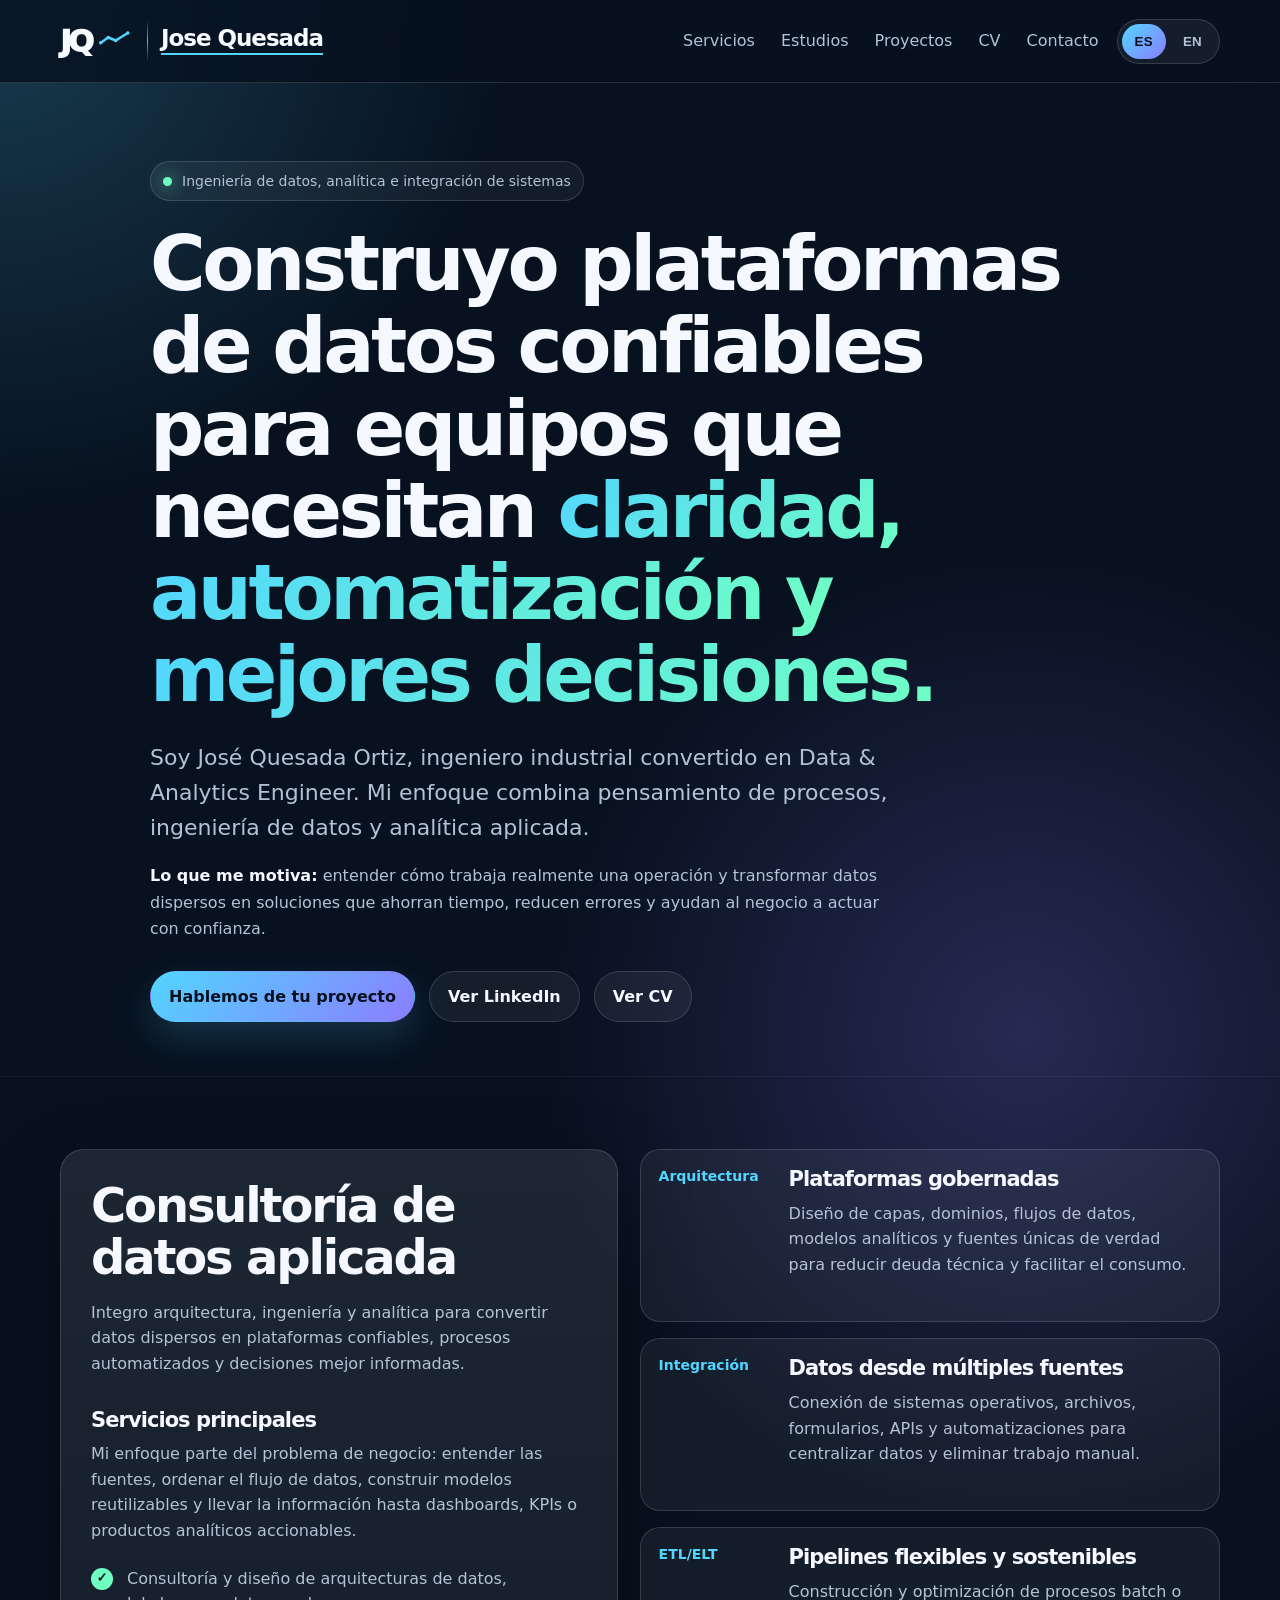
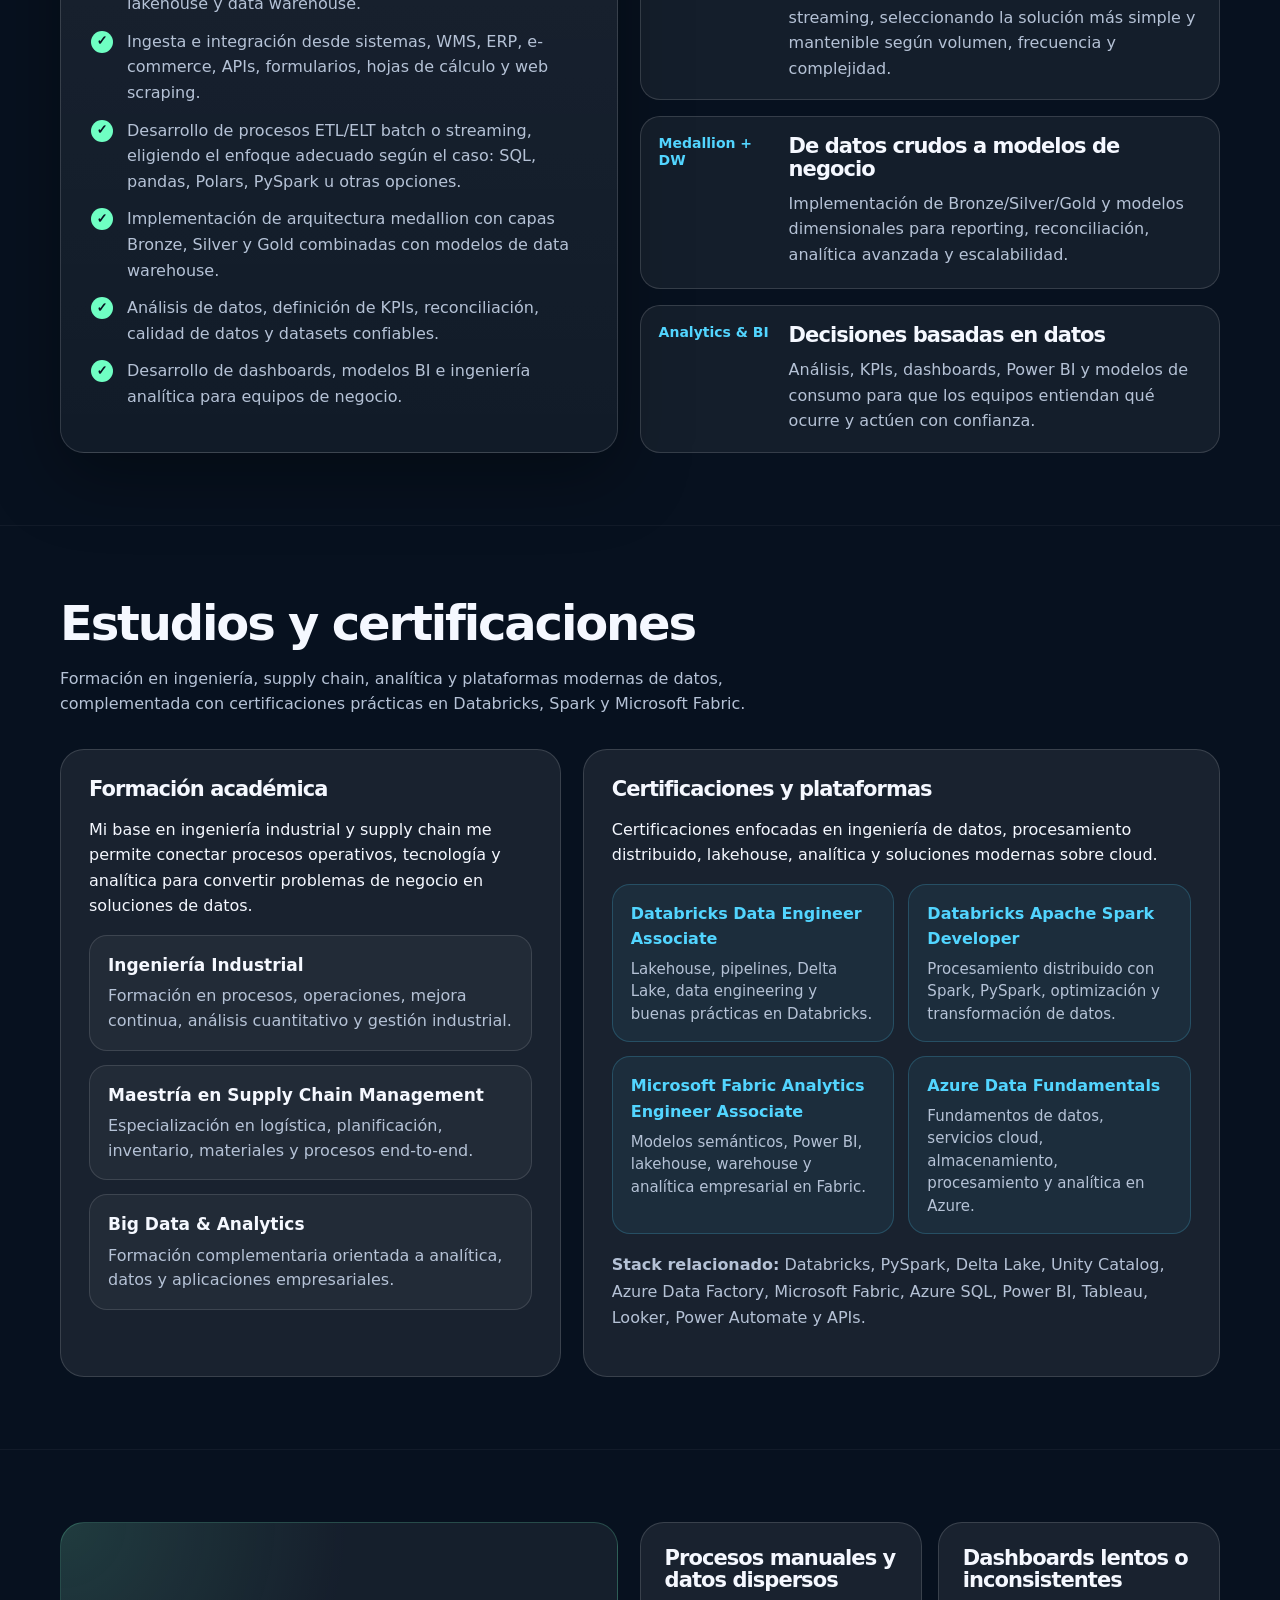
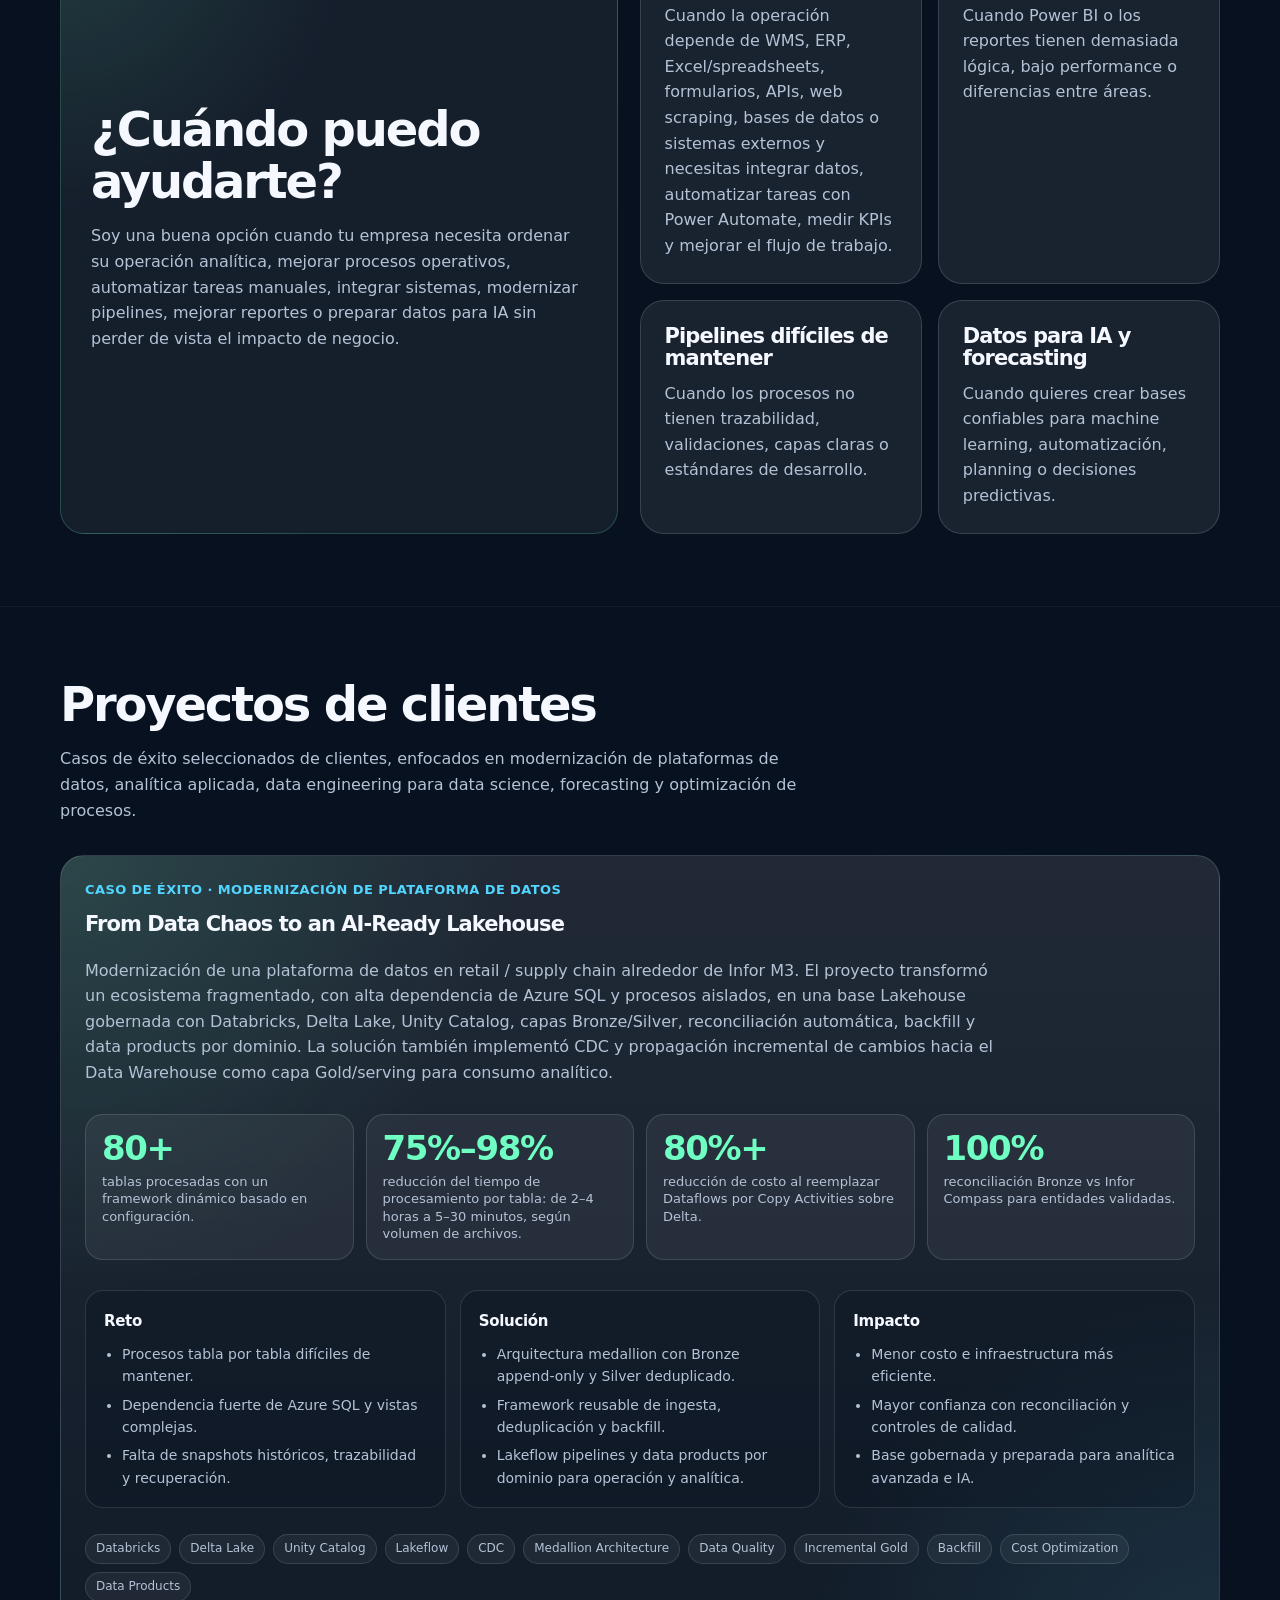
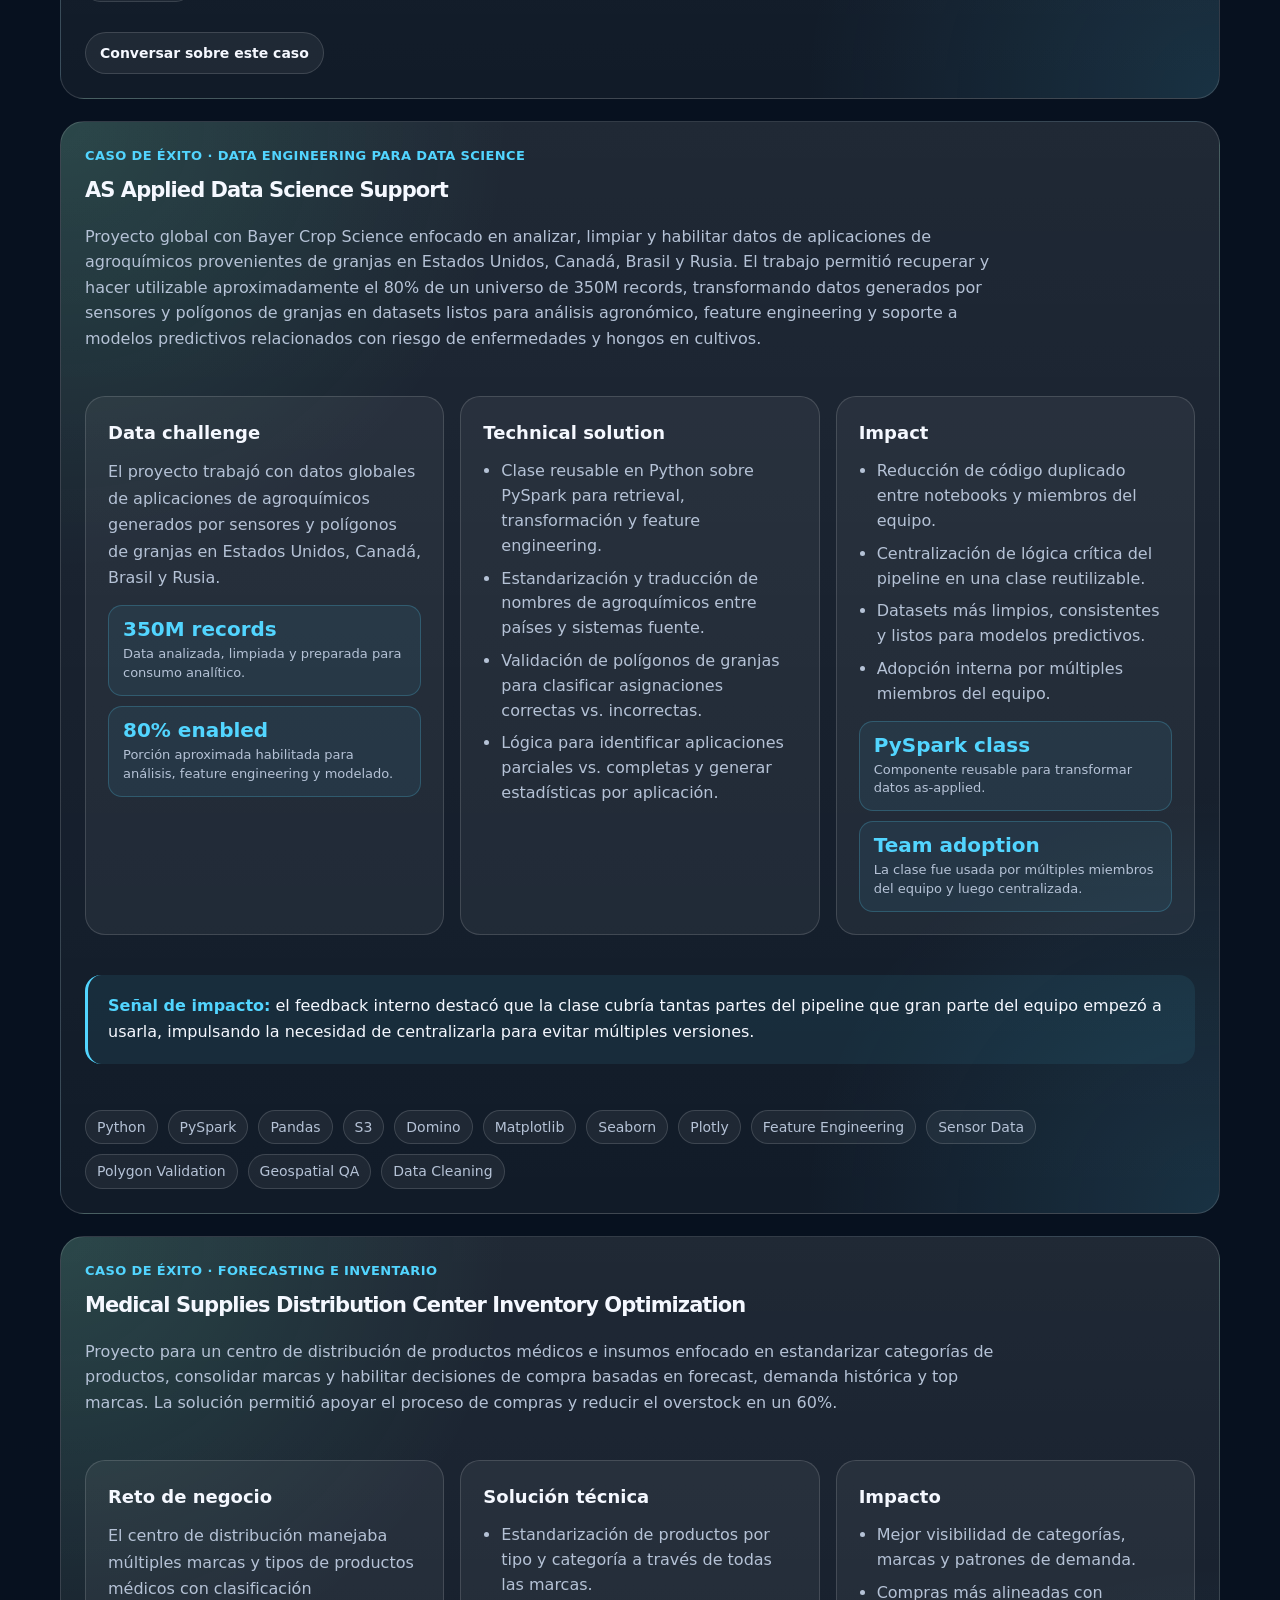
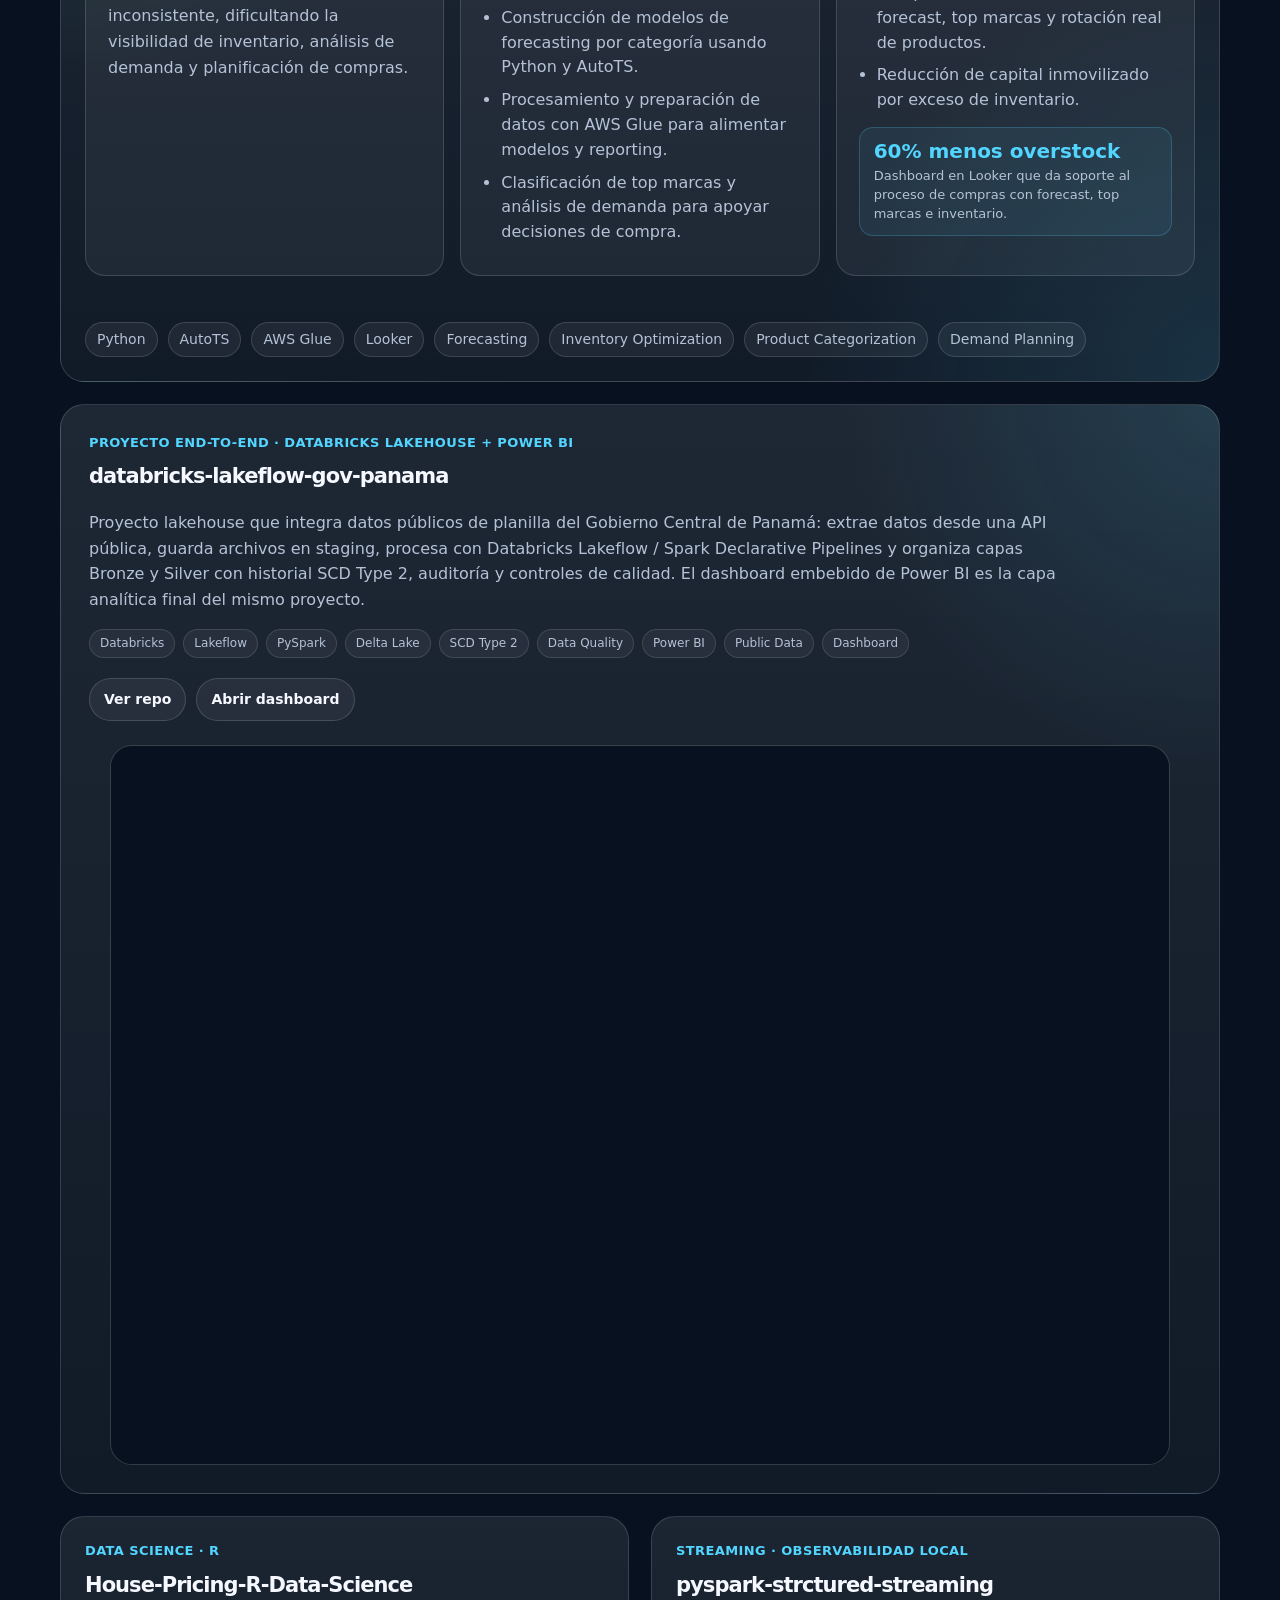
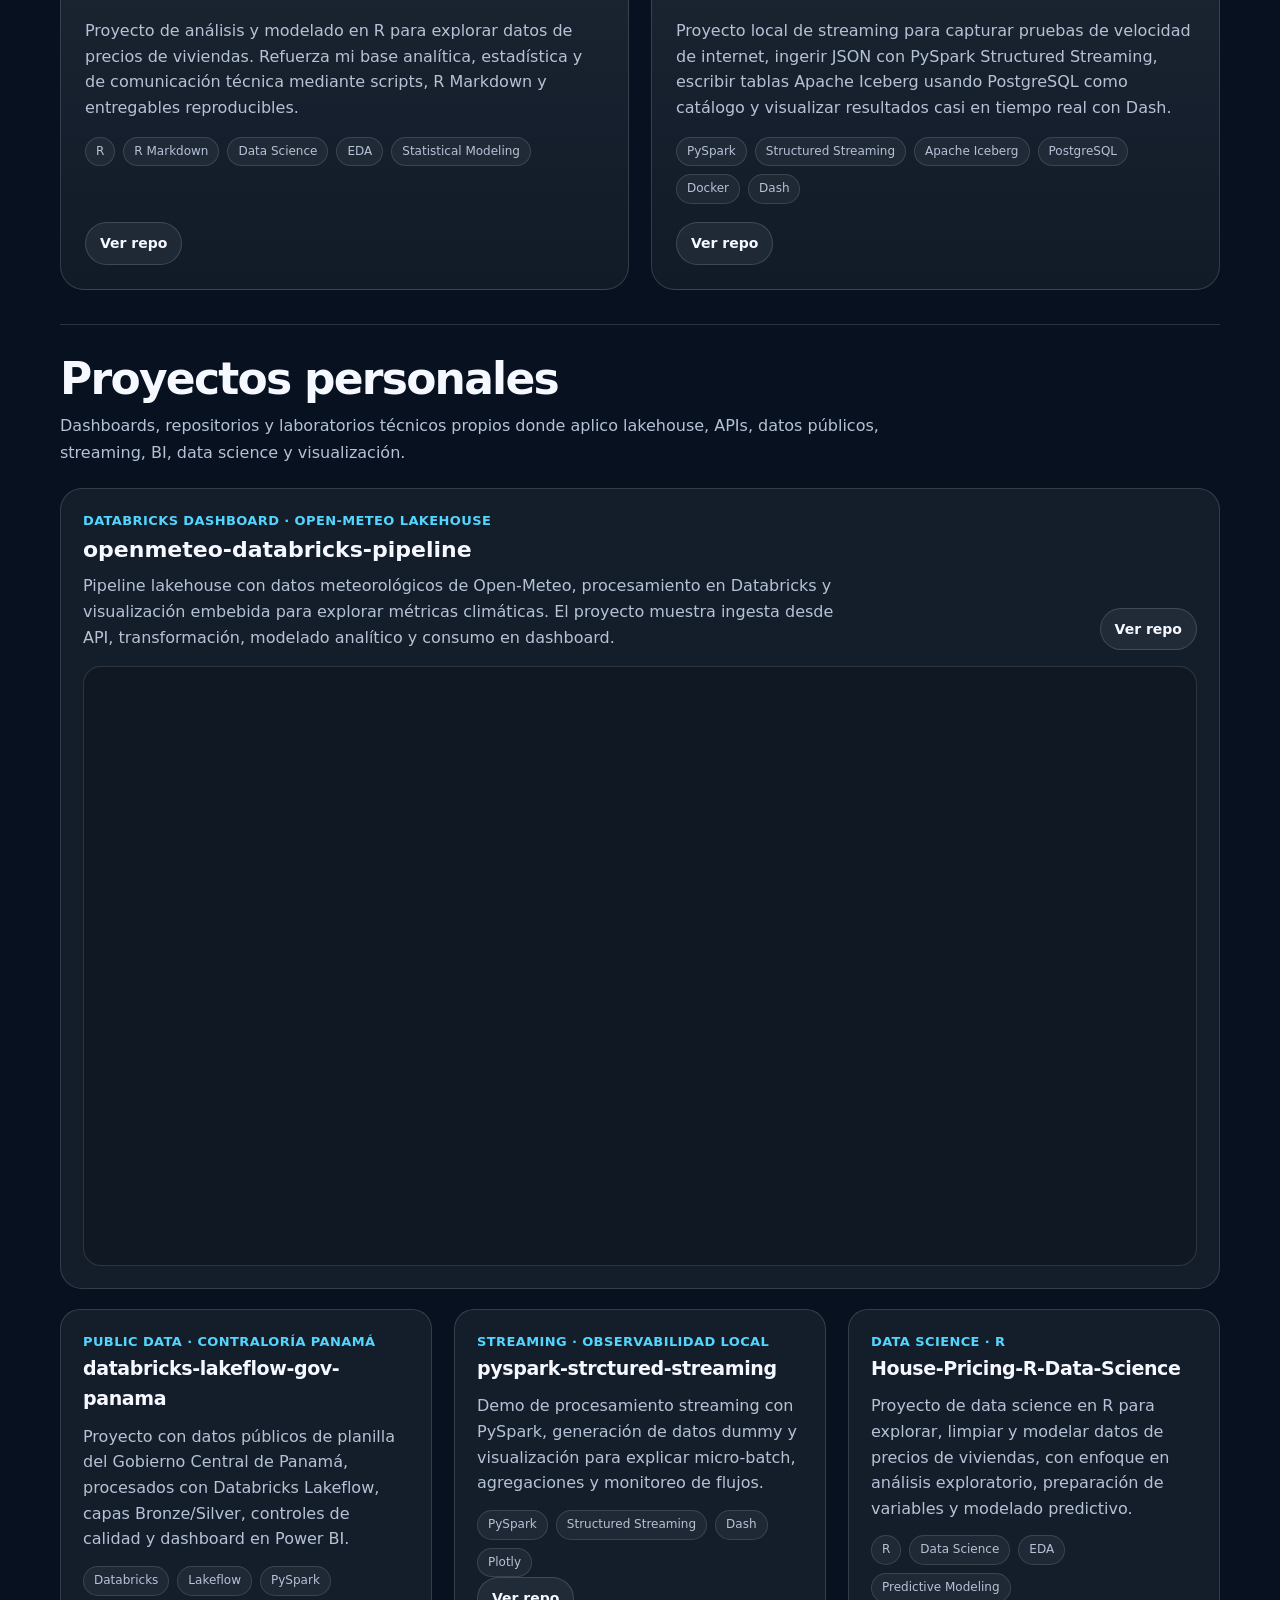
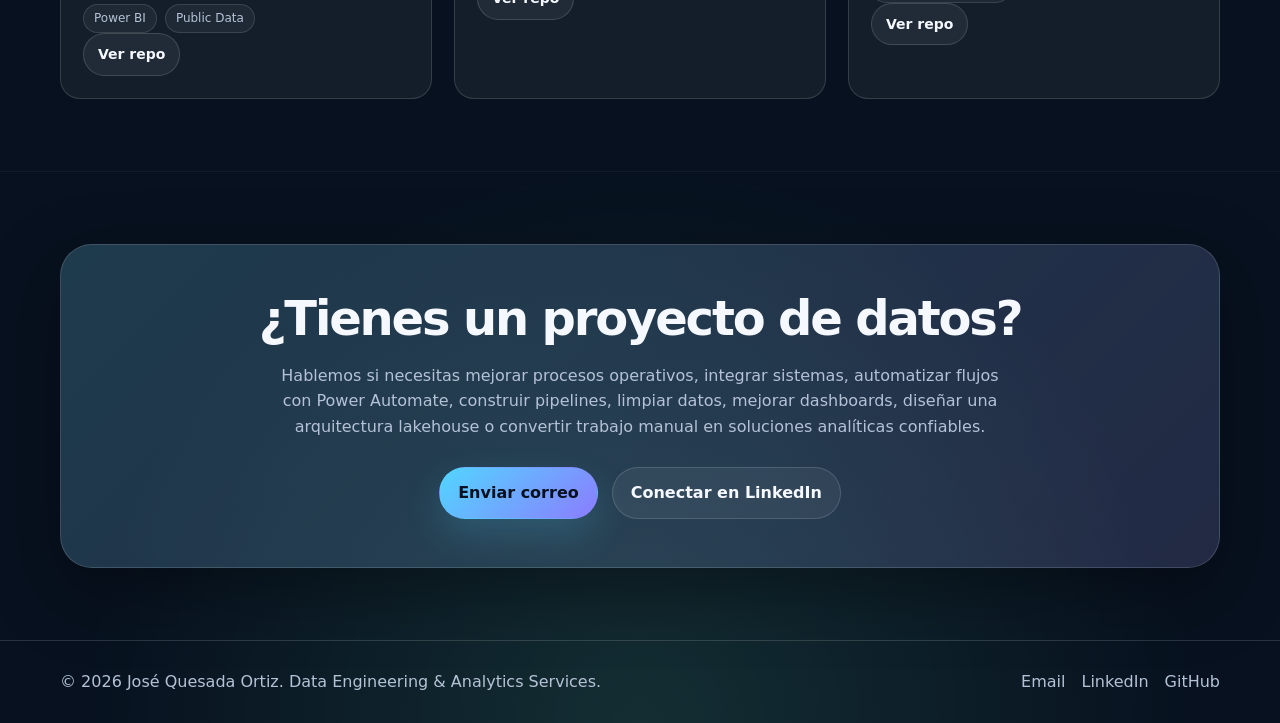
==== index.html @ 8555a84a "adding dbs dash" ====
<!DOCTYPE html>
<html lang="es">
<head>
  <meta charset="UTF-8" />
  <meta name="viewport" content="width=device-width, initial-scale=1.0" />
  <title>José Quesada Ortiz | Data Engineering & Analytics Services</title>
  <meta name="description" content="Bilingual landing page for José Quesada Ortiz. Data architecture consulting, data ingestion and integration, ETL/ELT pipelines, SQL, pandas, Polars, medallion architecture, data warehouse implementation, data analysis, analytics engineering, dashboards, Databricks, Azure, Microsoft Fabric, Power BI, Power Automate, WMS, ERP, web scraping, spreadsheets, forms, APIs, curated GitHub projects, embedded analytics dashboards and a professional data platform modernization success case." />
  <meta name="author" content="José Quesada Ortiz" />
  <link rel="icon" type="image/svg+xml" href="assets/favicon.svg" />
  <style>
    :root {
      --bg: #07111f;
      --bg-soft: #0d1b2f;
      --bg-softer: #102039;
      --card: rgba(255,255,255,0.075);
      --card-strong: rgba(255,255,255,0.115);
      --text: #f5f8ff;
      --muted: #b5c2d6;
      --line: rgba(255,255,255,0.14);
      --accent: #52d5ff;
      --accent-2: #8b7dff;
      --accent-3: #6fffc3;
      --shadow: 0 24px 70px rgba(0,0,0,.35);
      --radius: 24px;
      --max: 1160px;
      --section-y: 72px;
      --gap: 22px;
    }

    * { box-sizing: border-box; }
    html { scroll-behavior: smooth; }
    body {
      margin: 0;
      font-family: Inter, ui-sans-serif, system-ui, -apple-system, BlinkMacSystemFont, "Segoe UI", sans-serif;
      color: var(--text);
      background:
        radial-gradient(circle at top left, rgba(82,213,255,.22), transparent 32rem),
        radial-gradient(circle at 80% 10%, rgba(139,125,255,.23), transparent 30rem),
        radial-gradient(circle at 50% 100%, rgba(111,255,195,.12), transparent 35rem),
        var(--bg);
      line-height: 1.6;
      overflow-x: hidden;
    }

    a { color: inherit; text-decoration: none; }
    .container {
      width: min(var(--max), calc(100% - 48px));
      margin-inline: auto;
    }

    header {
      position: sticky;
      top: 0;
      z-index: 20;
      background: rgba(7, 17, 31, .82);
      backdrop-filter: blur(18px);
      border-bottom: 1px solid var(--line);
    }

    .nav {
      min-height: 82px;
      display: flex;
      justify-content: space-between;
      align-items: center;
      gap: 24px;
    }

.brand {
  display: inline-flex;
  align-items: center;
  gap: 13px;
  font-weight: 850;
  letter-spacing: -0.02em;
  min-width: 0;
  color: var(--text);
  flex: 0 0 auto;
}

.brand-icon {
  position: relative;
  display: inline-flex;
  align-items: center;
  height: 42px;
  min-width: 74px;
  color: #f7fbff;
}

.brand-jq {
  font-size: 31px;
  line-height: 1;
  font-weight: 950;
  letter-spacing: -0.12em;
  color: #f7fbff;
}

.brand-chart {
  position: absolute;
  width: 34px;
  height: 18px;
  left: 38px;
  top: 10px;
  overflow: visible;
}

.brand-chart polyline {
  fill: none;
  stroke: var(--accent);
  stroke-width: 3.4;
  stroke-linecap: round;
  stroke-linejoin: round;
}

.brand-chart circle {
  fill: var(--accent);
}

.brand-divider {
  width: 1px;
  height: 42px;
  background: linear-gradient(to bottom, transparent, var(--accent), transparent);
  flex: 0 0 auto;
  opacity: .9;
}

.brand-name-inline {
  display: inline-block;
  max-width: none;
  color: #f7fbff;
  font-size: 23px;
  line-height: 1;
  font-weight: 850;
  letter-spacing: -0.045em;
  white-space: nowrap;
  padding-bottom: 3px;
  border-bottom: 2px solid var(--accent);
}

    .nav-right {
      display: flex;
      align-items: center;
      justify-content: flex-end;
      gap: 18px;
      flex: 0 0 auto;
    }

    .nav-links {
      display: flex;
      align-items: center;
      gap: 26px;
      color: var(--muted);
      font-size: 16px;
    }

    .nav-links a:hover { color: var(--text); }

    .lang-switch {
      display: inline-flex;
      align-items: center;
      gap: 4px;
      padding: 4px;
      border: 1px solid var(--line);
      background: rgba(255,255,255,.06);
      border-radius: 999px;
    }

    .lang-switch button {
      border: 0;
      border-radius: 999px;
      padding: 10px 13px;
      background: transparent;
      color: var(--muted);
      cursor: pointer;
      font-weight: 800;
      letter-spacing: .02em;
    }

    .lang-switch button.active {
      background: linear-gradient(135deg, var(--accent), var(--accent-2));
      color: #06101e;
    }

    .btn {
      display: inline-flex;
      align-items: center;
      justify-content: center;
      gap: 8px;
      min-height: 46px;
      border: 1px solid var(--line);
      padding: 12px 18px;
      border-radius: 999px;
      font-weight: 780;
      transition: transform .2s ease, border-color .2s ease, background .2s ease;
      white-space: nowrap;
    }

    .btn:hover { transform: translateY(-2px); border-color: rgba(255,255,255,.34); }
    .btn-primary {
      background: linear-gradient(135deg, var(--accent), var(--accent-2));
      color: #06101e;
      border-color: transparent;
      box-shadow: 0 16px 36px rgba(82,213,255,.18);
    }
    .btn-secondary { background: rgba(255,255,255,.06); color: var(--text); }
.hero { padding: 78px 0 54px; }
    .hero-grid {
      display: grid;
      grid-template-columns: 1fr;
      gap: 22px;
      align-items: start;
      max-width: 980px;
    }

    .hero-copy {
      max-width: 960px;
    }

    .hero-footnote {
      margin: -12px 0 28px;
      color: var(--muted);
      font-size: 16px;
      line-height: 1.65;
      max-width: 760px;
    }

    .hero-footnote strong {
      color: var(--text);
      font-weight: 850;
    }

    .eyebrow {
      display: inline-flex;
      align-items: center;
      gap: 10px;
      min-height: 40px;
      padding: 8px 12px;
      border: 1px solid var(--line);
      border-radius: 999px;
      color: var(--muted);
      background: rgba(255,255,255,.05);
      font-size: 14px;
      margin-bottom: 22px;
    }

    .dot {
      width: 9px;
      height: 9px;
      border-radius: 50%;
      background: var(--accent-3);
      box-shadow: 0 0 18px var(--accent-3);
      flex: 0 0 auto;
    }

    h1, h2, h3 { line-height: 1.08; margin: 0; letter-spacing: -.045em; overflow: visible; }
    h1 { font-size: clamp(40px, 6.7vw, 76px); max-width: 950px; }
    h2 { font-size: clamp(30px, 4vw, 48px); margin-bottom: 16px; }
    h3 { font-size: 21px; margin-bottom: 10px; }

    .gradient-text {
      background: linear-gradient(135deg, var(--accent), var(--accent-3));
      -webkit-background-clip: text;
      background-clip: text;
      color: transparent;
      padding-right: 0.08em;
      -webkit-box-decoration-break: clone;
      box-decoration-break: clone;
    }

    .lead {
      color: var(--muted);
      font-size: clamp(18px, 2vw, 22px);
      max-width: 820px;
      margin: 24px 0 30px;
    }

    .hero-actions {
      display: flex;
      align-items: center;
      gap: 14px;
      flex-wrap: wrap;
    }

    .hero-card {
      position: relative;
      min-height: 100%;
      padding: 28px;
      background: linear-gradient(180deg, var(--card-strong), rgba(255,255,255,.045));
      border: 1px solid var(--line);
      border-radius: var(--radius);
      box-shadow: var(--shadow);
      overflow: hidden;
    }

    .hero-card::before {
      content: "";
      position: absolute;
      inset: -1px;
      background: radial-gradient(circle at top right, rgba(82,213,255,.18), transparent 16rem);
      pointer-events: none;
    }

    .profile-title { position: relative; margin-bottom: 22px; }
    .profile-name { font-size: 24px; font-weight: 900; margin-bottom: 6px; }
    .profile-role { color: var(--muted); }

    .stat-grid {
      display: grid;
      grid-template-columns: repeat(2, minmax(0, 1fr));
      gap: 14px;
      position: relative;
    }

    .stat {
      min-height: 130px;
      padding: 16px;
      border-radius: 18px;
      background: rgba(255,255,255,.07);
      border: 1px solid var(--line);
      display: flex;
      flex-direction: column;
      justify-content: flex-start;
    }
    .stat strong { display:block; font-size: 24px; color: var(--accent); line-height: 1.05; margin-bottom: 8px; }
    .stat span { color: var(--muted); font-size: 13px; line-height: 1.45; }

    section { padding: var(--section-y) 0; }
    section + section { border-top: 1px solid rgba(255,255,255,.045); }

    .section-head {
      width: 100%;
      max-width: 860px;
      margin-bottom: 32px;
      display: block;
    }
    .section-head p {
      color: var(--muted);
      max-width: 760px;
      margin: 0;
    }

    .cards {
      display: grid;
      grid-template-columns: repeat(3, minmax(0, 1fr));
      gap: var(--gap);
      align-items: stretch;
    }

    .card {
      width: 100%;
      min-height: 100%;
      padding: 24px;
      border-radius: var(--radius);
      background: var(--card);
      border: 1px solid var(--line);
      display: flex;
      flex-direction: column;
      align-items: flex-start;
    }

    .cards > .card { min-height: 270px; }
    .card p, .muted { color: var(--muted); margin: 0; }
    .card h3 { min-height: 48px; }

    .icon {
      width: 42px;
      height: 42px;
      flex: 0 0 42px;
      display: grid;
      place-items: center;
      border-radius: 14px;
      margin-bottom: 16px;
      background: rgba(82,213,255,.12);
      border: 1px solid rgba(82,213,255,.24);
      color: var(--accent);
      font-weight: 950;
      line-height: 1;
    }



    /* Services cards without numeric badges */
    #services .cards > .card,
    #services-en .cards > .card {
      min-height: 230px;
      justify-content: flex-start;
    }

    #services .card h3,
    #services-en .card h3 {
      margin-top: 0;
    }

    #education .cards > .card,
    #education-en .cards > .card {
      min-height: 230px;
      padding-top: 26px;
    }

    #education .card h3,
    #education-en .card h3 {
      min-height: auto;
      margin-top: 0;
      margin-bottom: 22px;
    }

    .split {
      display: grid;
      grid-template-columns: minmax(0, .98fr) minmax(0, 1.02fr);
      gap: var(--gap);
      align-items: stretch;
    }

    .panel {
      min-height: 100%;
      padding: 30px;
      border-radius: var(--radius);
      border: 1px solid var(--line);
      background: linear-gradient(180deg, rgba(255,255,255,.09), rgba(255,255,255,.045));
      box-shadow: var(--shadow);
    }

    .panel h2, .highlight h2 { max-width: 700px; }

    .list {
      display: grid;
      gap: 12px;
      margin: 22px 0 0;
      padding: 0;
      list-style: none;
    }
    .list li {
      display: grid;
      grid-template-columns: 26px minmax(0, 1fr);
      gap: 10px;
      color: var(--muted);
      align-items: start;
    }
    .check {
      width: 22px;
      height: 22px;
      border-radius: 999px;
      display: grid;
      place-items: center;
      color: #07111f;
      background: var(--accent-3);
      font-size: 13px;
      font-weight: 950;
      margin-top: 2px;
    }

    .timeline {
      min-height: 100%;
      display: grid;
      grid-template-rows: repeat(4, minmax(0, 1fr));
      gap: 16px;
    }

    .timeline-item {
      display: grid;
      grid-template-columns: 112px minmax(0, 1fr);
      gap: 18px;
      padding: 18px;
      border: 1px solid var(--line);
      border-radius: 20px;
      background: rgba(255,255,255,.055);
      align-items: start;
    }

    .timeline-date {
      color: var(--accent);
      font-weight: 850;
      font-size: 14px;
      line-height: 1.2;
    }

    .timeline-item h3 { min-height: auto; }
    .timeline-item p { margin: 6px 0 0; color: var(--muted); }

    .chips {
      display: flex;
      flex-wrap: wrap;
      gap: 10px;
      margin-top: 24px;
      align-items: center;
    }
    .chip {
      padding: 8px 11px;
      border: 1px solid var(--line);
      border-radius: 999px;
      color: var(--muted);
      background: rgba(255,255,255,.055);
      font-size: 14px;
      line-height: 1.2;
    }

    .highlight {
      min-height: 100%;
      border-radius: var(--radius);
      padding: 30px;
      border: 1px solid rgba(111,255,195,.20);
      background:
        radial-gradient(circle at top left, rgba(111,255,195,.13), transparent 18rem),
        rgba(255,255,255,.06);
      display: flex;
      flex-direction: column;
      justify-content: center;
    }

    .service-fit {
      display: grid;
      grid-template-columns: repeat(2, minmax(0, 1fr));
      gap: 16px;
      align-items: stretch;
    }

    .service-fit .card {
      min-height: 185px;
      justify-content: flex-start;
    }
    .service-fit .card h3 { min-height: 46px; }



.education-layout {
  display: grid;
  grid-template-columns: minmax(0, 1.1fr) minmax(0, 1.4fr);
  gap: var(--gap);
  align-items: stretch;
}

.education-panel {
  padding: 28px;
  border-radius: var(--radius);
  border: 1px solid var(--line);
  background: var(--card);
  box-shadow: var(--shadow-soft);
  min-height: 100%;
}

.education-panel h3 {
  margin-bottom: 16px;
}

.education-list {
  display: grid;
  gap: 14px;
  margin-top: 16px;
}

.education-item {
  padding: 16px 18px;
  border-radius: 18px;
  border: 1px solid rgba(255,255,255,.12);
  background: rgba(255,255,255,.045);
}

.education-item strong {
  display: block;
  color: var(--text);
  font-size: 17px;
  margin-bottom: 5px;
}

.education-item span {
  display: block;
  color: var(--muted);
  line-height: 1.55;
}

.cert-grid {
  display: grid;
  grid-template-columns: repeat(2, minmax(0, 1fr));
  gap: 14px;
  margin-top: 16px;
}

.cert-card {
  padding: 16px 18px;
  border-radius: 18px;
  border: 1px solid rgba(82,213,255,.20);
  background: rgba(82,213,255,.065);
}

.cert-card strong {
  display: block;
  color: var(--accent);
  font-size: 16px;
  margin-bottom: 6px;
}

.cert-card span {
  display: block;
  color: var(--muted);
  line-height: 1.5;
  font-size: 15px;
}

.tool-summary {
  margin-top: 18px;
  color: var(--muted);
  line-height: 1.65;
}

@media (max-width: 980px) {
  .education-layout {
    grid-template-columns: 1fr;
  }

  .cert-grid {
    grid-template-columns: 1fr;
  }
}


    .personal-portfolio {
      margin-top: 34px;
      padding-top: 30px;
      border-top: 1px solid var(--line);
    }
    .personal-portfolio-head {
      margin-bottom: 20px;
      max-width: 900px;
    }
    .personal-portfolio-head h3 {
      font-size: clamp(28px, 4vw, 44px);
      margin-bottom: 10px;
      letter-spacing: -0.04em;
    }
    .personal-portfolio-head p {
      color: var(--muted);
      line-height: 1.7;
      margin: 0;
    }
    .repo-grid {
      display: grid;
      grid-template-columns: repeat(3, minmax(0, 1fr));
      gap: var(--gap);
      margin-top: 20px;
    }
    .repo-card {
      padding: 22px;
      border-radius: 20px;
      border: 1px solid var(--line);
      background: rgba(255,255,255,.055);
      min-height: 100%;
    }
    .repo-card h4 {
      margin: 0 0 10px;
      color: var(--text);
      font-size: 19px;
      letter-spacing: -0.02em;
    }
    .repo-card p {
      color: var(--muted);
      line-height: 1.6;
      margin: 0 0 14px;
    }
    .repo-card .project-tags {
      margin-top: 14px;
    }
    .embed-card {
      margin-top: 22px;
      padding: 22px;
      border-radius: 22px;
      border: 1px solid var(--line);
      background: rgba(255,255,255,.055);
    }
    .embed-card-header {
      display: flex;
      justify-content: space-between;
      align-items: flex-start;
      gap: 18px;
      margin-bottom: 16px;
    }
    .embed-card-header h4 {
      margin: 0 0 6px;
      color: var(--text);
      font-size: 22px;
    }
    .embed-card-header p {
      margin: 0;
      color: var(--muted);
      line-height: 1.6;
      max-width: 760px;
    }
    .databricks-embed {
      width: 100%;
      height: 600px;
      border: 1px solid rgba(255,255,255,.12);
      border-radius: 18px;
      overflow: hidden;
      background: rgba(0,0,0,.18);
    }
    .databricks-embed iframe {
      width: 100%;
      height: 600px;
      border: 0;
      display: block;
      border-radius: 18px;
    }
    @media (max-width: 1080px) {
      .repo-grid { grid-template-columns: 1fr; }
      .embed-card-header { flex-direction: column; }
    }
    @media (max-width: 760px) {
      .databricks-embed, .databricks-embed iframe { height: 520px; }
    }

    .portfolio-grid {
      display: grid;
      grid-template-columns: repeat(2, minmax(0, 1fr));
      gap: var(--gap);
      align-items: stretch;
    }

    .project-card {
      min-height: 100%;
      padding: 24px;
      border-radius: var(--radius);
      border: 1px solid var(--line);
      background: linear-gradient(180deg, rgba(255,255,255,.085), rgba(255,255,255,.045));
      display: flex;
      flex-direction: column;
      justify-content: space-between;
      gap: 18px;
    }


.impact-quote {
  margin-top: 18px;
  padding: 18px 20px;
  border-left: 3px solid var(--accent);
  background: rgba(82,213,255,.08);
  border-radius: 16px;
  color: var(--text);
  font-size: 16px;
  line-height: 1.65;
}

.impact-quote strong {
  color: var(--accent);
}

.compact-metrics {
  display: grid;
  grid-template-columns: repeat(3, minmax(0, 1fr));
  gap: 12px;
  margin-top: 18px;
}

.compact-metric {
  padding: 14px;
  border: 1px solid var(--line);
  border-radius: 16px;
  background: rgba(255,255,255,.055);
}

.compact-metric strong {
  display: block;
  color: var(--accent);
  font-size: 22px;
  line-height: 1.1;
  margin-bottom: 6px;
}

.compact-metric span {
  color: var(--muted);
  font-size: 13px;
  line-height: 1.4;
}

@media (max-width: 760px) {
  .compact-metrics {
    grid-template-columns: 1fr;
  }
}


.case-wide-grid {
  display: grid;
  grid-template-columns: repeat(3, minmax(0, 1fr));
  gap: 16px;
  margin-top: 22px;
  align-items: stretch;
}

.case-wide-card {
  padding: 22px;
  border-radius: 20px;
  border: 1px solid var(--line);
  background: rgba(255,255,255,.055);
  min-height: 100%;
}

.case-wide-card h4 {
  margin: 0 0 12px;
  color: var(--text);
  font-size: 18px;
}

.case-wide-card p {
  margin: 0 0 12px;
  color: var(--muted);
  line-height: 1.65;
}

.case-wide-card ul {
  margin: 0;
  padding-left: 18px;
  color: var(--muted);
  line-height: 1.55;
}

.case-wide-card li {
  margin: 8px 0;
}

.mini-metrics {
  display: grid;
  gap: 10px;
  margin-top: 14px;
}

.mini-metric {
  padding: 12px 14px;
  border-radius: 14px;
  border: 1px solid rgba(82,213,255,.22);
  background: rgba(82,213,255,.07);
}

.mini-metric strong {
  display: block;
  color: var(--accent);
  font-size: 20px;
  line-height: 1.15;
  margin-bottom: 4px;
}

.mini-metric span {
  display: block;
  color: var(--muted);
  font-size: 13px;
  line-height: 1.45;
}

@media (max-width: 1080px) {
  .case-wide-grid {
    grid-template-columns: 1fr;
  }
}

    .project-card.featured {
      grid-column: span 2;
      display: grid;
      grid-template-columns: 1fr;
      align-items: start;
      gap: 22px;
      min-height: auto;
    }

    .project-card.featured .project-top {
      max-width: 920px;
    }

    .project-card.featured .project-actions {
      margin-top: 8px;
    }

    .project-card.dashboard-project {
      padding: 28px;
      background:
        radial-gradient(circle at top right, rgba(82,213,255,.13), transparent 24rem),
        linear-gradient(180deg, rgba(255,255,255,.095), rgba(255,255,255,.045));
    }

    .project-card.dashboard-project .project-top {
      max-width: 980px;
    }

    .project-top {
      display: flex;
      flex-direction: column;
      gap: 12px;
    }

    .project-meta {
      color: var(--accent);
      font-size: 13px;
      font-weight: 850;
      letter-spacing: .03em;
      text-transform: uppercase;
    }

    .project-card p { color: var(--muted); margin: 0; }

    .project-tags {
      display: flex;
      flex-wrap: wrap;
      gap: 8px;
      margin-top: 4px;
    }

    .project-tags span {
      padding: 7px 10px;
      border-radius: 999px;
      border: 1px solid rgba(255,255,255,.12);
      background: rgba(255,255,255,.05);
      color: var(--muted);
      font-size: 12px;
      line-height: 1.15;
    }



    .success-case {
      grid-column: span 2;
      background:
        radial-gradient(circle at top left, rgba(111,255,195,.14), transparent 28rem),
        radial-gradient(circle at bottom right, rgba(82,213,255,.12), transparent 26rem),
        linear-gradient(180deg, rgba(255,255,255,.10), rgba(255,255,255,.045));
    }

    .case-metrics {
      display: grid;
      grid-template-columns: repeat(4, minmax(0, 1fr));
      gap: 12px;
      margin: 6px 0 4px;
    }

    .case-metric {
      padding: 16px;
      border-radius: 18px;
      border: 1px solid rgba(255,255,255,.13);
      background: rgba(255,255,255,.055);
    }

    .case-metric strong {
      display: block;
      color: var(--accent-3);
      font-size: clamp(24px, 3vw, 34px);
      line-height: 1;
      letter-spacing: -0.04em;
      margin-bottom: 8px;
    }

    .case-metric span {
      display: block;
      color: var(--muted);
      font-size: 13px;
      line-height: 1.35;
    }

    .case-columns {
      display: grid;
      grid-template-columns: repeat(3, minmax(0, 1fr));
      gap: 14px;
      margin-top: 4px;
    }

    .case-column {
      padding: 18px;
      border-radius: 18px;
      border: 1px solid rgba(255,255,255,.12);
      background: rgba(7,17,31,.30);
    }

    .case-column h4 {
      margin: 0 0 10px;
      color: var(--text);
      font-size: 15px;
      letter-spacing: -0.02em;
    }

    .case-column ul {
      margin: 0;
      padding-left: 18px;
      color: var(--muted);
      font-size: 14px;
    }

    .case-column li + li { margin-top: 6px; }

    .project-actions {
      display: flex;
      gap: 10px;
      flex-wrap: wrap;
      margin-top: auto;
    }

    .project-actions .btn {
      min-height: 40px;
      padding: 9px 14px;
      font-size: 14px;
    }

    .embed-shell {
      width: 100%;
      max-width: 1060px;
      height: 720px;
      min-height: 0;
      margin: 2px auto 0;
      border-radius: 22px;
      overflow: hidden;
      border: 1px solid rgba(255,255,255,.16);
      background: rgba(0,0,0,.22);
      box-shadow: inset 0 0 0 1px rgba(255,255,255,.04);
    }

    .embed-shell iframe {
      width: 100%;
      height: 720px;
      min-height: 0;
      border: 0;
      display: block;
      background: #08111f;
    }

    .cta {
      text-align: center;
      padding: 48px;
      border-radius: 32px;
      border: 1px solid var(--line);
      background:
        linear-gradient(135deg, rgba(82,213,255,.16), rgba(139,125,255,.12)),
        rgba(255,255,255,.055);
      box-shadow: var(--shadow);
    }
    .cta p { color: var(--muted); max-width: 740px; margin: 18px auto 28px; }
    .cta .hero-actions { justify-content: center; }

    footer {
      border-top: 1px solid var(--line);
      padding: 28px 0;
      color: var(--muted);
    }

    .footer-grid {
      display: flex;
      justify-content: space-between;
      gap: 20px;
      flex-wrap: wrap;
      align-items: center;
    }
    .footer-links { display: flex; gap: 16px; flex-wrap: wrap; }
    .footer-links a:hover { color: var(--text); }

    [data-lang-content] { display: none; }
    [data-lang-content].active { display: block; }

    @media (max-width: 1060px) {
      .hero-grid { grid-template-columns: 1fr; align-items: start; }
      .hero-card { max-width: 760px; }
  

    /* Services cards without numeric badges */
    #services .cards > .card,
    #services-en .cards > .card {
      min-height: 230px;
      justify-content: flex-start;
    }

    #services .card h3,
    #services-en .card h3 {
      margin-top: 0;
    }

    #education .cards > .card,
    #education-en .cards > .card {
      min-height: 230px;
      padding-top: 26px;
    }

    #education .card h3,
    #education-en .card h3 {
      min-height: auto;
      margin-top: 0;
      margin-bottom: 22px;
    }

    .split { grid-template-columns: 1fr; }
      .timeline { grid-template-rows: none; }
      .project-card.featured { grid-template-columns: 1fr; min-height: auto; }
      .embed-shell, .embed-shell iframe { height: 680px; min-height: 0; }
    }

    @media (max-width: 960px) {
      :root { --section-y: 60px; }
      .cards, .portfolio-grid { grid-template-columns: repeat(2, minmax(0, 1fr)); }
      .nav-links { display: none; }
      .hero { padding-top: 58px; }
      .cards > .card { min-height: 250px; }
    }

    @media (max-width: 640px) {
      :root { --section-y: 48px; --gap: 16px; }
      .container { width: min(100% - 28px, var(--max)); }
      .nav { min-height: 82px; }
      .cards, .service-fit, .stat-grid, .portfolio-grid { grid-template-columns: 1fr; }

      .case-metrics { grid-template-columns: repeat(2, minmax(0, 1fr)); }
      .case-columns { grid-template-columns: 1fr; }

      .cards > .card, .service-fit .card, .stat, .project-card, .project-card.featured, .success-case { min-height: auto; grid-column: span 1; }
      .card h3, .service-fit .card h3 { min-height: auto; }
      .timeline-item { grid-template-columns: 1fr; gap: 8px; }
      .embed-shell, .embed-shell iframe { height: 560px; min-height: 0; }
      .cta { padding: 30px 20px; }
      .btn { width: 100%; }
      .hero-actions { width: 100%; }
      .nav-right { gap: 10px; }

.brand {
  gap: 9px;
}

.brand-icon {
  height: 36px;
  min-width: 64px;
}

.brand-jq {
  font-size: 27px;
}

.brand-chart {
  width: 29px;
  height: 16px;
  left: 33px;
  top: 9px;
}

.brand-divider {
  height: 34px;
}

.brand-name-inline {
  font-size: 20px;
}

      .brand-text { display: none; }
    }

    @media print {
      header, .lang-switch, .hero-actions, .cta .btn { display: none; }
      body { background: #fff; color: #111; }
      section + section { border-top: 1px solid #eee; }
      .card, .panel, .hero-card, .highlight, .cta { border: 1px solid #ddd; background: #fff; box-shadow: none; }
      .muted, .card p, .lead, .section-head p, .profile-role, .timeline-item p, .list li, .chip, footer { color: #333; }
    }
  </style>
</head>
<body>
  <header>
    <div class="container nav">

<a class="brand" href="#top" aria-label="Jose Quesada home">
  <span class="brand-icon" aria-hidden="true">
    <span class="brand-jq">JQ</span>
    <svg class="brand-chart" viewBox="0 0 44 24" focusable="false" aria-hidden="true">
      <polyline points="3,17 13,10 23,14 39,4"></polyline>
      <circle cx="3" cy="17" r="2.4"></circle>
      <circle cx="13" cy="10" r="2.4"></circle>
      <circle cx="23" cy="14" r="2.4"></circle>
      <circle cx="39" cy="4" r="2.4"></circle>
    </svg>
  </span>
  <span class="brand-divider" aria-hidden="true"></span>
  <span class="brand-name-inline">Jose Quesada</span>
</a>
      <div class="nav-right">
        <nav class="nav-links" aria-label="Primary navigation">
          <a href="#services" data-i18n="navServices">Servicios</a>
          <a href="#education" data-i18n="navEducation">Estudios</a>
          <a href="#portfolio" data-i18n="navPortfolio">Portafolio</a>
          <a href="cv.html?lang=es" data-i18n="navCV" data-cv-link>CV</a>
          <a href="#contact" data-i18n="navContact">Contacto</a>
        </nav>
        <div class="lang-switch" aria-label="Language selector">
          <button type="button" class="active" data-lang="es">ES</button>
          <button type="button" data-lang="en">EN</button>
        </div>
      </div>
    </div>
  </header>

  <main id="top">
    <div data-lang-content="es" class="active">
      <section class="hero">
        <div class="container hero-grid">
          <div class="hero-copy">
<div class="eyebrow"><span class="dot"></span> Ingeniería de datos, analítica e integración de sistemas</div>
            <h1>Construyo plataformas de datos confiables para equipos que necesitan <span class="gradient-text">claridad, automatización y mejores decisiones.</span></h1>
            <p class="lead">Soy José Quesada Ortiz, ingeniero industrial convertido en Data & Analytics Engineer. Mi enfoque combina pensamiento de procesos, ingeniería de datos y analítica aplicada.</p>
            <p class="hero-footnote"><strong>Lo que me motiva:</strong> entender cómo trabaja realmente una operación y transformar datos dispersos en soluciones que ahorran tiempo, reducen errores y ayudan al negocio a actuar con confianza.</p>
            <div class="hero-actions">
              <a class="btn btn-primary" href="mailto:jaquesada92@outlook.com?subject=Consulta%20sobre%20servicios%20de%20datos">Hablemos de tu proyecto</a>
              <a class="btn btn-secondary" href="https://www.linkedin.com/in/jquesada92/" target="_blank" rel="noopener noreferrer">Ver LinkedIn</a>
              <a class="btn btn-secondary" href="cv.html?lang=es" data-cv-link>Ver CV</a>
            </div>
          </div>
        </div>
      </section>

      <section id="services">
        <div class="container split">
          <div class="panel">
            <div class="section-head compact-head">
              <div>
                <h2>Consultoría de datos aplicada</h2>
                <p>Integro arquitectura, ingeniería y analítica para convertir datos dispersos en plataformas confiables, procesos automatizados y decisiones mejor informadas.</p>
              </div>
            </div>
            <h3>Servicios principales</h3>
            <p class="muted">Mi enfoque parte del problema de negocio: entender las fuentes, ordenar el flujo de datos, construir modelos reutilizables y llevar la información hasta dashboards, KPIs o productos analíticos accionables.</p>
            <ul class="list">
              <li><span class="check">✓</span><span>Consultoría y diseño de arquitecturas de datos, lakehouse y data warehouse.</span></li>
              <li><span class="check">✓</span><span>Ingesta e integración desde sistemas, WMS, ERP, e-commerce, APIs, formularios, hojas de cálculo y web scraping.</span></li>
              <li><span class="check">✓</span><span>Desarrollo de procesos ETL/ELT batch o streaming, eligiendo el enfoque adecuado según el caso: SQL, pandas, Polars, PySpark u otras opciones.</span></li>
              <li><span class="check">✓</span><span>Implementación de arquitectura medallion con capas Bronze, Silver y Gold combinadas con modelos de data warehouse.</span></li>
              <li><span class="check">✓</span><span>Análisis de datos, definición de KPIs, reconciliación, calidad de datos y datasets confiables.</span></li>
              <li><span class="check">✓</span><span>Desarrollo de dashboards, modelos BI e ingeniería analítica para equipos de negocio.</span></li>
            </ul>
          </div>
          <div class="timeline service-timeline">
            <div class="timeline-item"><div class="timeline-date">Arquitectura</div><div><h3>Plataformas gobernadas</h3><p>Diseño de capas, dominios, flujos de datos, modelos analíticos y fuentes únicas de verdad para reducir deuda técnica y facilitar el consumo.</p></div></div>
            <div class="timeline-item"><div class="timeline-date">Integración</div><div><h3>Datos desde múltiples fuentes</h3><p>Conexión de sistemas operativos, archivos, formularios, APIs y automatizaciones para centralizar datos y eliminar trabajo manual.</p></div></div>
            <div class="timeline-item"><div class="timeline-date">ETL/ELT</div><div><h3>Pipelines flexibles y sostenibles</h3><p>Construcción y optimización de procesos batch o streaming, seleccionando la solución más simple y mantenible según volumen, frecuencia y complejidad.</p></div></div>
            <div class="timeline-item"><div class="timeline-date">Medallion + DW</div><div><h3>De datos crudos a modelos de negocio</h3><p>Implementación de Bronze/Silver/Gold y modelos dimensionales para reporting, reconciliación, analítica avanzada y escalabilidad.</p></div></div>
            <div class="timeline-item"><div class="timeline-date">Analytics & BI</div><div><h3>Decisiones basadas en datos</h3><p>Análisis, KPIs, dashboards, Power BI y modelos de consumo para que los equipos entiendan qué ocurre y actúen con confianza.</p></div></div>
          </div>
        </div>
      </section>

<section id="education">
  <div class="container">
    <div class="section-head">
      <div>
        <h2>Estudios y certificaciones</h2>
        <p>Formación en ingeniería, supply chain, analítica y plataformas modernas de datos, complementada con certificaciones prácticas en Databricks, Spark y Microsoft Fabric.</p>
      </div>
    </div>

    <div class="education-layout">
      <div class="education-panel">
        <h3>Formación académica</h3>
        <p>Mi base en ingeniería industrial y supply chain me permite conectar procesos operativos, tecnología y analítica para convertir problemas de negocio en soluciones de datos.</p>

        <div class="education-list">
          <div class="education-item">
            <strong>Ingeniería Industrial</strong>
            <span>Formación en procesos, operaciones, mejora continua, análisis cuantitativo y gestión industrial.</span>
          </div>
          <div class="education-item">
            <strong>Maestría en Supply Chain Management</strong>
            <span>Especialización en logística, planificación, inventario, materiales y procesos end-to-end.</span>
          </div>
          <div class="education-item">
            <strong>Big Data & Analytics</strong>
            <span>Formación complementaria orientada a analítica, datos y aplicaciones empresariales.</span>
          </div>
        </div>
      </div>

      <div class="education-panel">
        <h3>Certificaciones y plataformas</h3>
        <p>Certificaciones enfocadas en ingeniería de datos, procesamiento distribuido, lakehouse, analítica y soluciones modernas sobre cloud.</p>

        <div class="cert-grid">
          <div class="cert-card">
            <strong>Databricks Data Engineer Associate</strong>
            <span>Lakehouse, pipelines, Delta Lake, data engineering y buenas prácticas en Databricks.</span>
          </div>
          <div class="cert-card">
            <strong>Databricks Apache Spark Developer</strong>
            <span>Procesamiento distribuido con Spark, PySpark, optimización y transformación de datos.</span>
          </div>
          <div class="cert-card">
            <strong>Microsoft Fabric Analytics Engineer Associate</strong>
            <span>Modelos semánticos, Power BI, lakehouse, warehouse y analítica empresarial en Fabric.</span>
          </div>
          <div class="cert-card">
            <strong>Azure Data Fundamentals</strong>
            <span>Fundamentos de datos, servicios cloud, almacenamiento, procesamiento y analítica en Azure.</span>
          </div>
        </div>

        <p class="tool-summary"><strong>Stack relacionado:</strong> Databricks, PySpark, Delta Lake, Unity Catalog, Azure Data Factory, Microsoft Fabric, Azure SQL, Power BI, Tableau, Looker, Power Automate y APIs.</p>
      </div>
    </div>
  </div>
</section>

      <section>
        <div class="container split">
          <div class="highlight">
            <h2>¿Cuándo puedo ayudarte?</h2>
            <p class="muted">Soy una buena opción cuando tu empresa necesita ordenar su operación analítica, mejorar procesos operativos, automatizar tareas manuales, integrar sistemas, modernizar pipelines, mejorar reportes o preparar datos para IA sin perder de vista el impacto de negocio.</p>
          </div>
          <div class="service-fit">
            <div class="card"><h3>Procesos manuales y datos dispersos</h3><p>Cuando la operación depende de WMS, ERP, Excel/spreadsheets, formularios, APIs, web scraping, bases de datos o sistemas externos y necesitas integrar datos, automatizar tareas con Power Automate, medir KPIs y mejorar el flujo de trabajo.</p></div>
            <div class="card"><h3>Dashboards lentos o inconsistentes</h3><p>Cuando Power BI o los reportes tienen demasiada lógica, bajo performance o diferencias entre áreas.</p></div>
            <div class="card"><h3>Pipelines difíciles de mantener</h3><p>Cuando los procesos no tienen trazabilidad, validaciones, capas claras o estándares de desarrollo.</p></div>
            <div class="card"><h3>Datos para IA y forecasting</h3><p>Cuando quieres crear bases confiables para machine learning, automatización, planning o decisiones predictivas.</p></div>
          </div>
        </div>
      </section>


      <section id="portfolio">
        <div class="container">
          <div class="section-head">
            <div>
              <h2>Proyectos de clientes</h2>
              <p>Casos de éxito seleccionados de clientes, enfocados en modernización de plataformas de datos, analítica aplicada, data engineering para data science, forecasting y optimización de procesos.</p>
            </div>
          </div>
          <div class="portfolio-grid">
            <article class="project-card featured success-case">
              <div class="project-top">
                <div class="project-meta">Caso de éxito · Modernización de plataforma de datos</div>
                <h3>From Data Chaos to an AI-Ready Lakehouse</h3>
                <p>Modernización de una plataforma de datos en retail / supply chain alrededor de Infor M3. El proyecto transformó un ecosistema fragmentado, con alta dependencia de Azure SQL y procesos aislados, en una base Lakehouse gobernada con Databricks, Delta Lake, Unity Catalog, capas Bronze/Silver, reconciliación automática, backfill y data products por dominio. La solución también implementó CDC y propagación incremental de cambios hacia el Data Warehouse como capa Gold/serving para consumo analítico.</p>
              </div>
              <div class="case-metrics">
                <div class="case-metric"><strong>80+</strong><span>tablas procesadas con un framework dinámico basado en configuración.</span></div>
                <div class="case-metric"><strong>75%–98%</strong><span>reducción del tiempo de procesamiento por tabla: de 2–4 horas a 5–30 minutos, según volumen de archivos.</span></div>
                <div class="case-metric"><strong>80%+</strong><span>reducción de costo al reemplazar Dataflows por Copy Activities sobre Delta.</span></div>
                <div class="case-metric"><strong>100%</strong><span>reconciliación Bronze vs Infor Compass para entidades validadas.</span></div>
              </div>
              <div class="case-columns">
                <div class="case-column"><h4>Reto</h4><ul><li>Procesos tabla por tabla difíciles de mantener.</li><li>Dependencia fuerte de Azure SQL y vistas complejas.</li><li>Falta de snapshots históricos, trazabilidad y recuperación.</li></ul></div>
                <div class="case-column"><h4>Solución</h4><ul><li>Arquitectura medallion con Bronze append-only y Silver deduplicado.</li><li>Framework reusable de ingesta, deduplicación y backfill.</li><li>Lakeflow pipelines y data products por dominio para operación y analítica.</li></ul></div>
                <div class="case-column"><h4>Impacto</h4><ul><li>Menor costo e infraestructura más eficiente.</li><li>Mayor confianza con reconciliación y controles de calidad.</li><li>Base gobernada y preparada para analítica avanzada e IA.</li></ul></div>
              </div>
              <div class="project-tags">
                <span>Databricks</span><span>Delta Lake</span><span>Unity Catalog</span><span>Lakeflow</span><span>CDC</span><span>Medallion Architecture</span><span>Data Quality</span><span>Incremental Gold</span><span>Backfill</span><span>Cost Optimization</span><span>Data Products</span>
              </div>
              <div class="project-actions">
                <a class="btn btn-secondary" href="#contact">Conversar sobre este caso</a>
              </div>
            </article>


<article class="project-card featured success-case">
  <div class="project-top">
    <div class="project-meta">Caso de éxito · Data Engineering para Data Science</div>
    <h3>AS Applied Data Science Support</h3>
    <p>Proyecto global con Bayer Crop Science enfocado en analizar, limpiar y habilitar datos de aplicaciones de agroquímicos provenientes de granjas en Estados Unidos, Canadá, Brasil y Rusia. El trabajo permitió recuperar y hacer utilizable aproximadamente el 80% de un universo de 350M records, transformando datos generados por sensores y polígonos de granjas en datasets listos para análisis agronómico, feature engineering y soporte a modelos predictivos relacionados con riesgo de enfermedades y hongos en cultivos.</p>
  </div>


<div class="case-wide-grid">
  <div class="case-wide-card">
    <h4>Data challenge</h4>
    <p>El proyecto trabajó con datos globales de aplicaciones de agroquímicos generados por sensores y polígonos de granjas en Estados Unidos, Canadá, Brasil y Rusia.</p>
    <div class="mini-metrics">
      <div class="mini-metric"><strong>350M records</strong><span>Data analizada, limpiada y preparada para consumo analítico.</span></div>
      <div class="mini-metric"><strong>80% enabled</strong><span>Porción aproximada habilitada para análisis, feature engineering y modelado.</span></div>
    </div>
  </div>

  <div class="case-wide-card">
    <h4>Technical solution</h4>
    <ul>
      <li>Clase reusable en Python sobre PySpark para retrieval, transformación y feature engineering.</li>
      <li>Estandarización y traducción de nombres de agroquímicos entre países y sistemas fuente.</li>
      <li>Validación de polígonos de granjas para clasificar asignaciones correctas vs. incorrectas.</li>
      <li>Lógica para identificar aplicaciones parciales vs. completas y generar estadísticas por aplicación.</li>
    </ul>
  </div>

  <div class="case-wide-card">
    <h4>Impact</h4>
    <ul>
      <li>Reducción de código duplicado entre notebooks y miembros del equipo.</li>
      <li>Centralización de lógica crítica del pipeline en una clase reutilizable.</li>
      <li>Datasets más limpios, consistentes y listos para modelos predictivos.</li>
      <li>Adopción interna por múltiples miembros del equipo.</li>
    </ul>
    <div class="mini-metrics">
      <div class="mini-metric"><strong>PySpark class</strong><span>Componente reusable para transformar datos as-applied.</span></div>
      <div class="mini-metric"><strong>Team adoption</strong><span>La clase fue usada por múltiples miembros del equipo y luego centralizada.</span></div>
    </div>
  </div>
</div>

<div class="impact-quote">
    <strong>Señal de impacto:</strong> el feedback interno destacó que la clase cubría tantas partes del pipeline que gran parte del equipo empezó a usarla, impulsando la necesidad de centralizarla para evitar múltiples versiones.
  </div>

  <div class="chips" aria-label="AS Applied stack">
    <span class="chip">Python</span><span class="chip">PySpark</span><span class="chip">Pandas</span><span class="chip">S3</span><span class="chip">Domino</span><span class="chip">Matplotlib</span><span class="chip">Seaborn</span><span class="chip">Plotly</span><span class="chip">Feature Engineering</span><span class="chip">Sensor Data</span><span class="chip">Polygon Validation</span><span class="chip">Geospatial QA</span><span class="chip">Data Cleaning</span>
  </div>
</article>


<article class="project-card featured success-case">
  <div class="project-top">
    <div class="project-meta">Caso de éxito · Forecasting e inventario</div>
    <h3>Medical Supplies Distribution Center Inventory Optimization</h3>
    <p>Proyecto para un centro de distribución de productos médicos e insumos enfocado en estandarizar categorías de productos, consolidar marcas y habilitar decisiones de compra basadas en forecast, demanda histórica y top marcas. La solución permitió apoyar el proceso de compras y reducir el overstock en un 60%.</p>
  </div>

  <div class="case-wide-grid">
    <div class="case-wide-card">
      <h4>Reto de negocio</h4>
      <p>El centro de distribución manejaba múltiples marcas y tipos de productos médicos con clasificación inconsistente, dificultando la visibilidad de inventario, análisis de demanda y planificación de compras.</p>
    </div>

    <div class="case-wide-card">
      <h4>Solución técnica</h4>
      <ul>
        <li>Estandarización de productos por tipo y categoría a través de todas las marcas.</li>
        <li>Construcción de modelos de forecasting por categoría usando Python y AutoTS.</li>
        <li>Procesamiento y preparación de datos con AWS Glue para alimentar modelos y reporting.</li>
        <li>Clasificación de top marcas y análisis de demanda para apoyar decisiones de compra.</li>
      </ul>
    </div>

    <div class="case-wide-card">
      <h4>Impacto</h4>
      <ul>
        <li>Mejor visibilidad de categorías, marcas y patrones de demanda.</li>
        <li>Compras más alineadas con forecast, top marcas y rotación real de productos.</li>
        <li>Reducción de capital inmovilizado por exceso de inventario.</li>
      </ul>
      <div class="mini-metrics">
        <div class="mini-metric"><strong>60% menos overstock</strong><span>Dashboard en Looker que da soporte al proceso de compras con forecast, top marcas e inventario.</span></div>
      </div>
    </div>
  </div>

  <div class="chips" aria-label="Medical inventory optimization stack">
    <span class="chip">Python</span><span class="chip">AutoTS</span><span class="chip">AWS Glue</span><span class="chip">Looker</span><span class="chip">Forecasting</span><span class="chip">Inventory Optimization</span><span class="chip">Product Categorization</span><span class="chip">Demand Planning</span>
  </div>
</article>

            <article class="project-card featured dashboard-project">
              <div class="project-top">
                <div class="project-meta">Proyecto end-to-end · Databricks Lakehouse + Power BI</div>
                <h3>databricks-lakeflow-gov-panama</h3>
                <p>Proyecto lakehouse que integra datos públicos de planilla del Gobierno Central de Panamá: extrae datos desde una API pública, guarda archivos en staging, procesa con Databricks Lakeflow / Spark Declarative Pipelines y organiza capas Bronze y Silver con historial SCD Type 2, auditoría y controles de calidad. El dashboard embebido de Power BI es la capa analítica final del mismo proyecto.</p>
                <div class="project-tags">
                  <span>Databricks</span><span>Lakeflow</span><span>PySpark</span><span>Delta Lake</span><span>SCD Type 2</span><span>Data Quality</span><span>Power BI</span><span>Public Data</span><span>Dashboard</span>
                </div>
                <div class="project-actions">
                  <a class="btn btn-secondary" href="https://github.com/jquesada92/databricks-lakeflow-gov-panama" target="_blank" rel="noopener noreferrer">Ver repo</a>
                  <a class="btn btn-secondary" href="https://app.powerbi.com/view?r=eyJrIjoiOGUxOTk0ZWEtODg2NC00NDEzLTllMWYtOTdkMjkxMWE3ZWU3IiwidCI6IjBhNzk5NDU0LTM1NTAtNGZiNi1iNGMzLWY5ZWIzMmVhOWU2NCJ9" target="_blank" rel="noopener noreferrer">Abrir dashboard</a>
                </div>
              </div>
              <div class="embed-shell" aria-label="Power BI dashboard: Planilla Gobierno Central">
                <iframe title="Planilla Gobierno Central" width="600" height="636" src="https://app.powerbi.com/view?r=eyJrIjoiOGUxOTk0ZWEtODg2NC00NDEzLTllMWYtOTdkMjkxMWE3ZWU3IiwidCI6IjBhNzk5NDU0LTM1NTAtNGZiNi1iNGMzLWY5ZWIzMmVhOWU2NCJ9" frameborder="0" allowFullScreen="true" loading="lazy"></iframe>
              </div>
            </article>

            <article class="project-card">
              <div class="project-top">
                <div class="project-meta">Data Science · R</div>
                <h3>House-Pricing-R-Data-Science</h3>
                <p>Proyecto de análisis y modelado en R para explorar datos de precios de viviendas. Refuerza mi base analítica, estadística y de comunicación técnica mediante scripts, R Markdown y entregables reproducibles.</p>
                <div class="project-tags">
                  <span>R</span><span>R Markdown</span><span>Data Science</span><span>EDA</span><span>Statistical Modeling</span>
                </div>
              </div>
              <div class="project-actions">
                <a class="btn btn-secondary" href="https://github.com/jquesada92/House-Pricing-R-Data-Science" target="_blank" rel="noopener noreferrer">Ver repo</a>
              </div>
            </article>

            <article class="project-card">
              <div class="project-top">
                <div class="project-meta">Streaming · Observabilidad local</div>
                <h3>pyspark-strctured-streaming</h3>
                <p>Proyecto local de streaming para capturar pruebas de velocidad de internet, ingerir JSON con PySpark Structured Streaming, escribir tablas Apache Iceberg usando PostgreSQL como catálogo y visualizar resultados casi en tiempo real con Dash.</p>
                <div class="project-tags">
                  <span>PySpark</span><span>Structured Streaming</span><span>Apache Iceberg</span><span>PostgreSQL</span><span>Docker</span><span>Dash</span>
                </div>
              </div>
              <div class="project-actions">
                <a class="btn btn-secondary" href="https://github.com/jquesada92/pyspark-strctured-streaming" target="_blank" rel="noopener noreferrer">Ver repo</a>
              </div>
            </article>
          </div>


          <div class="personal-portfolio">
            <div class="personal-portfolio-head">
              <h3>Proyectos personales</h3>
              <p>Dashboards, repositorios y laboratorios técnicos propios donde aplico lakehouse, APIs, datos públicos, streaming, BI, data science y visualización.</p>
            </div>

            <div class="embed-card">
              <div class="embed-card-header">
                <div>
                  <div class="project-meta">Databricks dashboard · Open-Meteo Lakehouse</div>
                  <h4>openmeteo-databricks-pipeline</h4>
                  <p>Pipeline lakehouse con datos meteorológicos de Open-Meteo, procesamiento en Databricks y visualización embebida para explorar métricas climáticas. El proyecto muestra ingesta desde API, transformación, modelado analítico y consumo en dashboard.</p>
                </div>
                <div class="project-actions">
                  <a class="btn btn-secondary" href="https://github.com/jquesada92/openmeteo-databricks-pipeline" target="_blank" rel="noopener noreferrer">Ver repo</a>
                </div>
              </div>
              <div class="databricks-embed" aria-label="Databricks dashboard Open-Meteo">
                <iframe
                  src="https://dbc-f88938f0-02c4.cloud.databricks.com/embed/dashboardsv3/01f169bd287d107980e1ddecf126e9b3?o=138626662718526"
                  width="100%"
                  height="600"
                  frameborder="0">
                </iframe>
              </div>
            </div>

            <div class="repo-grid">
              <article class="repo-card">
                <div class="project-meta">Public data · Contraloría Panamá</div>
                <h4>databricks-lakeflow-gov-panama</h4>
                <p>Proyecto con datos públicos de planilla del Gobierno Central de Panamá, procesados con Databricks Lakeflow, capas Bronze/Silver, controles de calidad y dashboard en Power BI.</p>
                <div class="project-tags"><span>Databricks</span><span>Lakeflow</span><span>PySpark</span><span>Power BI</span><span>Public Data</span></div>
                <div class="project-actions"><a class="btn btn-secondary" href="https://github.com/jquesada92/databricks-lakeflow-gov-panama" target="_blank" rel="noopener noreferrer">Ver repo</a></div>
              </article>

              <article class="repo-card">
                <div class="project-meta">Streaming · Observabilidad local</div>
                <h4>pyspark-strctured-streaming</h4>
                <p>Demo de procesamiento streaming con PySpark, generación de datos dummy y visualización para explicar micro-batch, agregaciones y monitoreo de flujos.</p>
                <div class="project-tags"><span>PySpark</span><span>Structured Streaming</span><span>Dash</span><span>Plotly</span></div>
                <div class="project-actions"><a class="btn btn-secondary" href="https://github.com/jquesada92/pyspark-strctured-streaming" target="_blank" rel="noopener noreferrer">Ver repo</a></div>
              </article>

              <article class="repo-card">
                <div class="project-meta">Data Science · R</div>
                <h4>House-Pricing-R-Data-Science</h4>
                <p>Proyecto de data science en R para explorar, limpiar y modelar datos de precios de viviendas, con enfoque en análisis exploratorio, preparación de variables y modelado predictivo.</p>
                <div class="project-tags"><span>R</span><span>Data Science</span><span>EDA</span><span>Predictive Modeling</span></div>
                <div class="project-actions"><a class="btn btn-secondary" href="https://github.com/jquesada92/House-Pricing-R-Data-Science" target="_blank" rel="noopener noreferrer">Ver repo</a></div>
              </article>
            </div>
          </div>

        </div>
      </section>

      <section id="contact">
        <div class="container">
          <div class="cta">
            <h2>¿Tienes un proyecto de datos?</h2>
            <p>Hablemos si necesitas mejorar procesos operativos, integrar sistemas, automatizar flujos con Power Automate, construir pipelines, limpiar datos, mejorar dashboards, diseñar una arquitectura lakehouse o convertir trabajo manual en soluciones analíticas confiables.</p>
            <div class="hero-actions" style="justify-content:center">
              <a class="btn btn-primary" href="mailto:jaquesada92@outlook.com?subject=Consulta%20sobre%20servicios%20de%20datos">Enviar correo</a>
              <a class="btn btn-secondary" href="https://www.linkedin.com/in/jquesada92/" target="_blank" rel="noopener noreferrer">Conectar en LinkedIn</a>
            </div>
          </div>
        </div>
      </section>
    </div>

    <div data-lang-content="en">
      <section class="hero">
        <div class="container hero-grid">
          <div class="hero-copy">
<div class="eyebrow"><span class="dot"></span> Data engineering, analytics and system integration</div>
            <h1>I build reliable data platforms for teams that need <span class="gradient-text">clarity, automation and better decisions.</span></h1>
            <p class="lead">I’m José Quesada Ortiz, an industrial engineer turned Data & Analytics Engineer. My approach combines process thinking, data engineering and applied analytics.</p>
            <p class="hero-footnote"><strong>What drives me:</strong> understanding how an operation really works and turning scattered data into solutions that save time, reduce errors and help the business act with confidence.</p>
            <div class="hero-actions">
              <a class="btn btn-primary" href="mailto:jaquesada92@outlook.com?subject=Data%20services%20inquiry">Let’s discuss your project</a>
              <a class="btn btn-secondary" href="https://www.linkedin.com/in/jquesada92/" target="_blank" rel="noopener noreferrer">View LinkedIn</a>
              <a class="btn btn-secondary" href="cv.html?lang=es" data-cv-link>View CV</a>
            </div>
          </div>
        </div>
      </section>

      <section id="services-en">
        <div class="container split">
          <div class="panel">
            <div class="section-head compact-head">
              <div>
                <h2>Applied data consulting</h2>
                <p>I combine architecture, engineering and analytics to turn scattered data into reliable platforms, automated processes and better-informed decisions.</p>
              </div>
            </div>
            <h3>Core services</h3>
            <p class="muted">My approach starts with the business problem: understanding the sources, organizing the data flow, building reusable models and delivering information through dashboards, KPIs or actionable analytics products.</p>
            <ul class="list">
              <li><span class="check">✓</span><span>Consulting and design for data architecture, lakehouse and data warehouse solutions.</span></li>
              <li><span class="check">✓</span><span>Data ingestion and integration from systems, WMS, ERP, e-commerce, APIs, forms, spreadsheets and web scraping.</span></li>
              <li><span class="check">✓</span><span>Batch or streaming ETL/ELT development, choosing the right approach for each case: SQL, pandas, Polars, PySpark or other fit-for-purpose options.</span></li>
              <li><span class="check">✓</span><span>Medallion architecture implementation with Bronze, Silver and Gold layers combined with data warehouse models.</span></li>
              <li><span class="check">✓</span><span>Data analysis, KPI definition, reconciliation, data quality and reliable datasets.</span></li>
              <li><span class="check">✓</span><span>Dashboard development, BI models and analytics engineering for business teams.</span></li>
            </ul>
          </div>
          <div class="timeline service-timeline">
            <div class="timeline-item"><div class="timeline-date">Architecture</div><div><h3>Governed platforms</h3><p>Design of layers, domains, data flows, analytical models and single sources of truth to reduce technical debt and simplify consumption.</p></div></div>
            <div class="timeline-item"><div class="timeline-date">Integration</div><div><h3>Data from multiple sources</h3><p>Connection of operational systems, files, forms, APIs and automation flows to centralize data and reduce manual work.</p></div></div>
            <div class="timeline-item"><div class="timeline-date">ETL/ELT</div><div><h3>Flexible and maintainable pipelines</h3><p>Development and optimization of batch or streaming processes, selecting the simplest sustainable approach based on volume, frequency and complexity.</p></div></div>
            <div class="timeline-item"><div class="timeline-date">Medallion + DW</div><div><h3>From raw data to business models</h3><p>Implementation of Bronze/Silver/Gold layers and dimensional models for reporting, reconciliation, advanced analytics and scalability.</p></div></div>
            <div class="timeline-item"><div class="timeline-date">Analytics & BI</div><div><h3>Data-driven decisions</h3><p>Analysis, KPIs, dashboards, Power BI and consumption models that help teams understand what is happening and act with confidence.</p></div></div>
          </div>
        </div>
      </section>

<section id="education-en">
  <div class="container">
    <div class="section-head">
      <div>
        <h2>Education and certifications</h2>
        <p>Education in engineering, supply chain, analytics and modern data platforms, complemented by practical certifications in Databricks, Spark and Microsoft Fabric.</p>
      </div>
    </div>

    <div class="education-layout">
      <div class="education-panel">
        <h3>Academic background</h3>
        <p>My foundation in industrial engineering and supply chain helps me connect operations, technology and analytics to turn business problems into data solutions.</p>

        <div class="education-list">
          <div class="education-item">
            <strong>Industrial Engineering</strong>
            <span>Background in processes, operations, continuous improvement, quantitative analysis and industrial management.</span>
          </div>
          <div class="education-item">
            <strong>Master’s in Supply Chain Management</strong>
            <span>Specialization in logistics, planning, inventory, materials and end-to-end operational processes.</span>
          </div>
          <div class="education-item">
            <strong>Big Data & Analytics</strong>
            <span>Complementary education focused on analytics, data and business applications.</span>
          </div>
        </div>
      </div>

      <div class="education-panel">
        <h3>Certifications and platforms</h3>
        <p>Certifications focused on data engineering, distributed processing, lakehouse, analytics and modern cloud data solutions.</p>

        <div class="cert-grid">
          <div class="cert-card">
            <strong>Databricks Data Engineer Associate</strong>
            <span>Lakehouse, pipelines, Delta Lake, data engineering and Databricks best practices.</span>
          </div>
          <div class="cert-card">
            <strong>Databricks Apache Spark Developer</strong>
            <span>Distributed processing with Spark, PySpark, optimization and data transformations.</span>
          </div>
          <div class="cert-card">
            <strong>Microsoft Fabric Analytics Engineer Associate</strong>
            <span>Semantic models, Power BI, lakehouse, warehouse and enterprise analytics in Fabric.</span>
          </div>
          <div class="cert-card">
            <strong>Azure Data Fundamentals</strong>
            <span>Data fundamentals, cloud services, storage, processing and analytics in Azure.</span>
          </div>
        </div>

        <p class="tool-summary"><strong>Related stack:</strong> Databricks, PySpark, Delta Lake, Unity Catalog, Azure Data Factory, Microsoft Fabric, Azure SQL, Power BI, Tableau, Looker, Power Automate and APIs.</p>
      </div>
    </div>
  </div>
</section>

      <section>
        <div class="container split">
          <div class="highlight">
            <h2>When can I help?</h2>
            <p class="muted">I am a strong fit when your company needs to organize its analytics operation, improve operational processes, automate manual tasks, integrate systems, modernize pipelines, improve reporting or prepare data for AI while staying focused on business impact.</p>
          </div>
          <div class="service-fit">
            <div class="card"><h3>Manual processes and scattered data</h3><p>When operations depend on WMS, ERP, Excel/spreadsheets, forms, APIs, web scraping, databases or external systems and you need to integrate data, automate tasks with Power Automate, measure KPIs and improve workflows.</p></div>
            <div class="card"><h3>Slow or inconsistent dashboards</h3><p>When Power BI or reports carry too much logic, perform poorly or show differences across departments.</p></div>
            <div class="card"><h3>Hard-to-maintain pipelines</h3><p>When processes lack traceability, validation rules, clear layers or development standards.</p></div>
            <div class="card"><h3>Data for AI and forecasting</h3><p>When you want reliable foundations for machine learning, automation, planning or predictive decisions.</p></div>
          </div>
        </div>
      </section>


      <section id="portfolio-en">
        <div class="container">
          <div class="section-head">
            <div>
              <h2>Client projects</h2>
              <p>Selected client success cases focused on data platform modernization, applied analytics, data engineering for data science, forecasting and process optimization.</p>
            </div>
          </div>
          <div class="portfolio-grid">
            <article class="project-card featured success-case">
              <div class="project-top">
                <div class="project-meta">Success story · Data platform modernization</div>
                <h3>From Data Chaos to an AI-Ready Lakehouse</h3>
                <p>Retail / supply chain data platform modernization around Infor M3. The project transformed a fragmented, Azure SQL-heavy estate with isolated processes into a governed Lakehouse foundation using Databricks, Delta Lake, Unity Catalog, Bronze/Silver layers, automated reconciliation, backfill capabilities and domain-oriented data products. The solution also implemented CDC and incremental change propagation into the Data Warehouse as the Gold/serving layer for analytical consumption.</p>
              </div>
              <div class="case-metrics">
                <div class="case-metric"><strong>80+</strong><span>tables processed through a dynamic configuration-driven framework.</span></div>
                <div class="case-metric"><strong>75%–98%</strong><span>reduction in processing time per table: from 2–4 hours to 5–30 minutes, depending on file volume.</span></div>
                <div class="case-metric"><strong>80%+</strong><span>cost reduction by replacing Dataflows with Copy Activities over Delta.</span></div>
                <div class="case-metric"><strong>100%</strong><span>Bronze vs Infor Compass reconciliation for validated entities.</span></div>
              </div>
              <div class="case-columns">
                <div class="case-column"><h4>Challenge</h4><ul><li>Table-by-table processes that were hard to maintain.</li><li>Heavy Azure SQL dependency and complex views.</li><li>No reliable historical snapshots, traceability or recovery path.</li></ul></div>
                <div class="case-column"><h4>Solution</h4><ul><li>Medallion architecture with append-only Bronze and deduplicated Silver.</li><li>Reusable ingestion, deduplication and backfill framework.</li><li>Lakeflow pipelines and domain data products for operations and analytics.</li></ul></div>
                <div class="case-column"><h4>Impact</h4><ul><li>Lower cost and more efficient infrastructure.</li><li>Higher trust through reconciliation and data quality controls.</li><li>Governed foundation ready for advanced analytics and AI.</li></ul></div>
              </div>
              <div class="project-tags">
                <span>Databricks</span><span>Delta Lake</span><span>Unity Catalog</span><span>Lakeflow</span><span>Medallion Architecture</span><span>Data Quality</span><span>Backfill</span><span>Cost Optimization</span><span>Data Products</span>
              </div>
              <div class="project-actions">
                <a class="btn btn-secondary" href="#contact-en">Discuss this case</a>
              </div>
            </article>


<article class="project-card featured success-case">
  <div class="project-top">
    <div class="project-meta">Success case · Data Engineering for Data Science</div>
    <h3>AS Applied Data Science Support</h3>
    <p>Global Bayer Crop Science project focused on analyzing, cleaning and enabling agrochemical application data from farms across the United States, Canada, Brazil and Russia. The work helped recover and make usable approximately 80% of a 350M-record dataset, transforming sensor-generated application data and farm polygons into analytics-ready datasets for agronomic analysis, feature engineering and predictive modeling support around crop disease and fungus risk.</p>
  </div>


<div class="case-wide-grid">
  <div class="case-wide-card">
    <h4>Data challenge</h4>
    <p>The project worked with global agrochemical application data generated by sensors and farm polygons across the United States, Canada, Brazil and Russia.</p>
    <div class="mini-metrics">
      <div class="mini-metric"><strong>350M records</strong><span>Data analyzed, cleaned and prepared for analytical consumption.</span></div>
      <div class="mini-metric"><strong>80% enabled</strong><span>Approximate portion enabled for analysis, feature engineering and modeling.</span></div>
    </div>
  </div>

  <div class="case-wide-card">
    <h4>Technical solution</h4>
    <ul>
      <li>Reusable Python class on top of PySpark for retrieval, transformation and feature engineering.</li>
      <li>Standardization and translation of agrochemical product names across countries and source systems.</li>
      <li>Farm polygon validation to classify correct vs. incorrect assignments.</li>
      <li>Logic to identify partial vs. complete applications and generate application-level statistics.</li>
    </ul>
  </div>

  <div class="case-wide-card">
    <h4>Impact</h4>
    <ul>
      <li>Reduced duplicated code across notebooks and team members.</li>
      <li>Centralized critical pipeline logic into a reusable class.</li>
      <li>Cleaner, more consistent datasets ready for predictive models.</li>
      <li>Internal adoption by multiple team members.</li>
    </ul>
    <div class="mini-metrics">
      <div class="mini-metric"><strong>PySpark class</strong><span>Reusable component for as-applied data transformation.</span></div>
      <div class="mini-metric"><strong>Team adoption</strong><span>The class was used by multiple team members and later centralized.</span></div>
    </div>
  </div>
</div>

<div class="impact-quote">
    <strong>Impact signal:</strong> internal feedback highlighted that the class covered so much of the pipeline that much of the team started using it, creating the need to centralize the solution and avoid multiple versions.
  </div>

  <div class="chips" aria-label="AS Applied stack">
    <span class="chip">Python</span><span class="chip">PySpark</span><span class="chip">Pandas</span><span class="chip">S3</span><span class="chip">Domino</span><span class="chip">Matplotlib</span><span class="chip">Seaborn</span><span class="chip">Plotly</span><span class="chip">Feature Engineering</span><span class="chip">Sensor Data</span><span class="chip">Polygon Validation</span><span class="chip">Geospatial QA</span><span class="chip">Data Cleaning</span>
  </div>
</article>


<article class="project-card featured success-case">
  <div class="project-top">
    <div class="project-meta">Success case · Forecasting and inventory</div>
    <h3>Medical Supplies Distribution Center Inventory Optimization</h3>
    <p>Project for a medical products and supplies distribution center focused on standardizing product categories, consolidating brands and enabling purchasing decisions based on forecasts, historical demand and top-performing brands. The solution supported the purchasing process and reduced overstock by 60%.</p>
  </div>

  <div class="case-wide-grid">
    <div class="case-wide-card">
      <h4>Business challenge</h4>
      <p>The distribution center handled multiple brands and product types with inconsistent classification, limiting inventory visibility, demand analysis and purchasing planning.</p>
    </div>

    <div class="case-wide-card">
      <h4>Technical solution</h4>
      <ul>
        <li>Standardized products by type and category across all brands.</li>
        <li>Built category-level forecasting models using Python and AutoTS.</li>
        <li>Processed and prepared data with AWS Glue to support modeling and reporting.</li>
        <li>Classified top brands and analyzed demand to support purchasing decisions.</li>
      </ul>
    </div>

    <div class="case-wide-card">
      <h4>Impact</h4>
      <ul>
        <li>Improved visibility into categories, brands and demand patterns.</li>
        <li>Purchasing decisions better aligned with forecasts, top brands and product rotation.</li>
        <li>Reduced capital tied up in excess inventory.</li>
      </ul>
      <div class="mini-metrics">
        <div class="mini-metric"><strong>60% less overstock</strong><span>Looker dashboard supporting the purchasing process with forecasts, top brands and inventory monitoring.</span></div>
      </div>
    </div>
  </div>

  <div class="chips" aria-label="Medical inventory optimization stack">
    <span class="chip">Python</span><span class="chip">AutoTS</span><span class="chip">AWS Glue</span><span class="chip">Looker</span><span class="chip">Forecasting</span><span class="chip">Inventory Optimization</span><span class="chip">Product Categorization</span><span class="chip">Demand Planning</span>
  </div>
</article>

            <article class="project-card featured dashboard-project">
              <div class="project-top">
                <div class="project-meta">End-to-end project · Databricks Lakehouse + Power BI</div>
                <h3>databricks-lakeflow-gov-panama</h3>
                <p>Lakehouse project that integrates Panama Central Government payroll public data: it extracts data from a public API, lands files into staging, processes them with Databricks Lakeflow / Spark Declarative Pipelines and organizes Bronze and Silver layers with SCD Type 2 history, auditability and data quality controls. The embedded Power BI dashboard is the final analytics layer of the same project.</p>
                <div class="project-tags">
                  <span>Databricks</span><span>Lakeflow</span><span>PySpark</span><span>Delta Lake</span><span>SCD Type 2</span><span>Data Quality</span><span>Power BI</span><span>Public Data</span><span>Dashboard</span>
                </div>
                <div class="project-actions">
                  <a class="btn btn-secondary" href="https://github.com/jquesada92/databricks-lakeflow-gov-panama" target="_blank" rel="noopener noreferrer">View repo</a>
                  <a class="btn btn-secondary" href="https://app.powerbi.com/view?r=eyJrIjoiOGUxOTk0ZWEtODg2NC00NDEzLTllMWYtOTdkMjkxMWE3ZWU3IiwidCI6IjBhNzk5NDU0LTM1NTAtNGZiNi1iNGMzLWY5ZWIzMmVhOWU2NCJ9" target="_blank" rel="noopener noreferrer">Open dashboard</a>
                </div>
              </div>
              <div class="embed-shell" aria-label="Power BI dashboard: Central Government Payroll">
                <iframe title="Planilla Gobierno Central" width="600" height="636" src="https://app.powerbi.com/view?r=eyJrIjoiOGUxOTk0ZWEtODg2NC00NDEzLTllMWYtOTdkMjkxMWE3ZWU3IiwidCI6IjBhNzk5NDU0LTM1NTAtNGZiNi1iNGMzLWY5ZWIzMmVhOWU2NCJ9" frameborder="0" allowFullScreen="true" loading="lazy"></iframe>
              </div>
            </article>

            <article class="project-card">
              <div class="project-top">
                <div class="project-meta">Data Science · R</div>
                <h3>House-Pricing-R-Data-Science</h3>
                <p>R-based analytics and modeling project for exploring housing price data. It reinforces analytical, statistical and technical communication foundations through scripts, R Markdown and reproducible deliverables.</p>
                <div class="project-tags">
                  <span>R</span><span>R Markdown</span><span>Data Science</span><span>EDA</span><span>Statistical Modeling</span>
                </div>
              </div>
              <div class="project-actions">
                <a class="btn btn-secondary" href="https://github.com/jquesada92/House-Pricing-R-Data-Science" target="_blank" rel="noopener noreferrer">View repo</a>
              </div>
            </article>

            <article class="project-card">
              <div class="project-top">
                <div class="project-meta">Streaming · Local observability</div>
                <h3>pyspark-strctured-streaming</h3>
                <p>Local streaming project for capturing internet speed test events, ingesting JSON with PySpark Structured Streaming, writing Apache Iceberg tables with PostgreSQL as the catalog and visualizing near-real-time results with Dash.</p>
                <div class="project-tags">
                  <span>PySpark</span><span>Structured Streaming</span><span>Apache Iceberg</span><span>PostgreSQL</span><span>Docker</span><span>Dash</span>
                </div>
              </div>
              <div class="project-actions">
                <a class="btn btn-secondary" href="https://github.com/jquesada92/pyspark-strctured-streaming" target="_blank" rel="noopener noreferrer">View repo</a>
              </div>
            </article>
          </div>


          <div class="personal-portfolio">
            <div class="personal-portfolio-head">
              <h3>Personal projects</h3>
              <p>Dashboards, repositories and technical labs where I apply lakehouse, APIs, public data, streaming, BI, data science and visualization.</p>
            </div>

            <div class="embed-card">
              <div class="embed-card-header">
                <div>
                  <div class="project-meta">Databricks dashboard · Open-Meteo Lakehouse</div>
                  <h4>openmeteo-databricks-pipeline</h4>
                  <p>Lakehouse pipeline using Open-Meteo weather data, Databricks processing and an embedded dashboard to explore climate metrics. The project demonstrates API ingestion, transformation, analytical modeling and dashboard consumption.</p>
                </div>
                <div class="project-actions">
                  <a class="btn btn-secondary" href="https://github.com/jquesada92/openmeteo-databricks-pipeline" target="_blank" rel="noopener noreferrer">View repo</a>
                </div>
              </div>
              <div class="databricks-embed" aria-label="Databricks dashboard Open-Meteo">
                <iframe
                  src="https://dbc-f88938f0-02c4.cloud.databricks.com/embed/dashboardsv3/01f169bd287d107980e1ddecf126e9b3?o=138626662718526"
                  width="100%"
                  height="600"
                  frameborder="0">
                </iframe>
              </div>
            </div>

            <div class="repo-grid">
              <article class="repo-card">
                <div class="project-meta">Public data · Panama Contraloría</div>
                <h4>databricks-lakeflow-gov-panama</h4>
                <p>Project using public payroll data from Panama’s Central Government, processed with Databricks Lakeflow, Bronze/Silver layers, quality controls and a Power BI dashboard.</p>
                <div class="project-tags"><span>Databricks</span><span>Lakeflow</span><span>PySpark</span><span>Power BI</span><span>Public Data</span></div>
                <div class="project-actions"><a class="btn btn-secondary" href="https://github.com/jquesada92/databricks-lakeflow-gov-panama" target="_blank" rel="noopener noreferrer">View repo</a></div>
              </article>

              <article class="repo-card">
                <div class="project-meta">Streaming · Local observability</div>
                <h4>pyspark-strctured-streaming</h4>
                <p>Streaming processing demo with PySpark, dummy data generation and visualization to explain micro-batches, aggregations and flow monitoring concepts.</p>
                <div class="project-tags"><span>PySpark</span><span>Structured Streaming</span><span>Dash</span><span>Plotly</span></div>
                <div class="project-actions"><a class="btn btn-secondary" href="https://github.com/jquesada92/pyspark-strctured-streaming" target="_blank" rel="noopener noreferrer">View repo</a></div>
              </article>

              <article class="repo-card">
                <div class="project-meta">Data Science · R</div>
                <h4>House-Pricing-R-Data-Science</h4>
                <p>R data science project to explore, clean and model housing price data, focused on exploratory analysis, variable preparation and predictive modeling.</p>
                <div class="project-tags"><span>R</span><span>Data Science</span><span>EDA</span><span>Predictive Modeling</span></div>
                <div class="project-actions"><a class="btn btn-secondary" href="https://github.com/jquesada92/House-Pricing-R-Data-Science" target="_blank" rel="noopener noreferrer">View repo</a></div>
              </article>
            </div>
          </div>

        </div>
      </section>

      <section id="contact-en">
        <div class="container">
          <div class="cta">
            <h2>Do you have a data project?</h2>
            <p>Let’s talk if you need to improve operational processes, integrate systems, automate workflows with Power Automate, build pipelines, clean data, improve dashboards, design a lakehouse architecture or turn manual work into trusted analytics solutions.</p>
            <div class="hero-actions" style="justify-content:center">
              <a class="btn btn-primary" href="mailto:jaquesada92@outlook.com?subject=Data%20services%20inquiry">Send email</a>
              <a class="btn btn-secondary" href="https://www.linkedin.com/in/jquesada92/" target="_blank" rel="noopener noreferrer">Connect on LinkedIn</a>
            </div>
          </div>
        </div>
      </section>
    </div>
  </main>

  <footer>
    <div class="container footer-grid">
      <div>© <span id="year"></span> José Quesada Ortiz. Data Engineering & Analytics Services.</div>
      <div class="footer-links">
        <a href="mailto:jaquesada92@outlook.com">Email</a>
        <a href="https://www.linkedin.com/in/jquesada92/" target="_blank" rel="noopener noreferrer">LinkedIn</a>
        <a href="https://github.com/jquesada92" target="_blank" rel="noopener noreferrer">GitHub</a>
      </div>
    </div>
  </footer>

  <script>
  (function () {
    const translations = {
      es: {
        navServices: 'Servicios',
        navEducation: 'Estudios',
        navPortfolio: 'Proyectos',
        navCV: 'CV',
        navContact: 'Contacto',
        anchors: {
          navServices: '#services',
          navEducation: '#education',
          navPortfolio: '#portfolio',
          navContact: '#contact'
        }
      },
      en: {
        navServices: 'Services',
        navEducation: 'Education',
        navPortfolio: 'Projects',
        navCV: 'CV',
        navContact: 'Contact',
        anchors: {
          navServices: '#services-en',
          navEducation: '#education-en',
          navPortfolio: '#portfolio-en',
          navContact: '#contact-en'
        }
      }
    };

    const langButtons = document.querySelectorAll('[data-lang]');
    const langBlocks = document.querySelectorAll('[data-lang-content]');
    const navItems = document.querySelectorAll('[data-i18n]');

    function normalizeLang(lang) {
      return lang === 'en' ? 'en' : 'es';
    }

    function setLanguage(lang) {
      lang = normalizeLang(lang);
      document.documentElement.lang = lang;

      langBlocks.forEach(block => {
        block.classList.toggle('active', block.getAttribute('data-lang-content') === lang);
      });

      langButtons.forEach(button => {
        button.classList.toggle('active', button.getAttribute('data-lang') === lang);
      });

      navItems.forEach(item => {
        const key = item.getAttribute('data-i18n');
        if (translations[lang][key]) {
          item.textContent = translations[lang][key];
        }

        if (key === 'navCV' || item.hasAttribute('data-cv-link')) {
          item.setAttribute('href', 'cv.html?lang=' + lang);
          item.setAttribute('data-cv-link', '');
        } else if (translations[lang].anchors[key]) {
          item.setAttribute('href', translations[lang].anchors[key]);
        }
      });

      document.querySelectorAll('[data-cv-link]').forEach(link => {
        link.setAttribute('href', 'cv.html?lang=' + lang);
      });

      try {
        localStorage.setItem('preferredLanguage', lang);
      } catch (e) {}
    }

    function initialLanguage() {
      const params = new URLSearchParams(window.location.search);
      const urlLang = params.get('lang');
      if (urlLang === 'en' || urlLang === 'es') return urlLang;

      try {
        const saved = localStorage.getItem('preferredLanguage');
        if (saved === 'en' || saved === 'es') return saved;
      } catch (e) {}

      return 'es';
    }

    langButtons.forEach(button => {
      button.addEventListener('click', function () {
        setLanguage(button.getAttribute('data-lang'));
      });
    });

    setLanguage(initialLanguage());

    const year = document.getElementById('year');
    if (year) year.textContent = new Date().getFullYear();
  })();
</script>
</body>
</html>
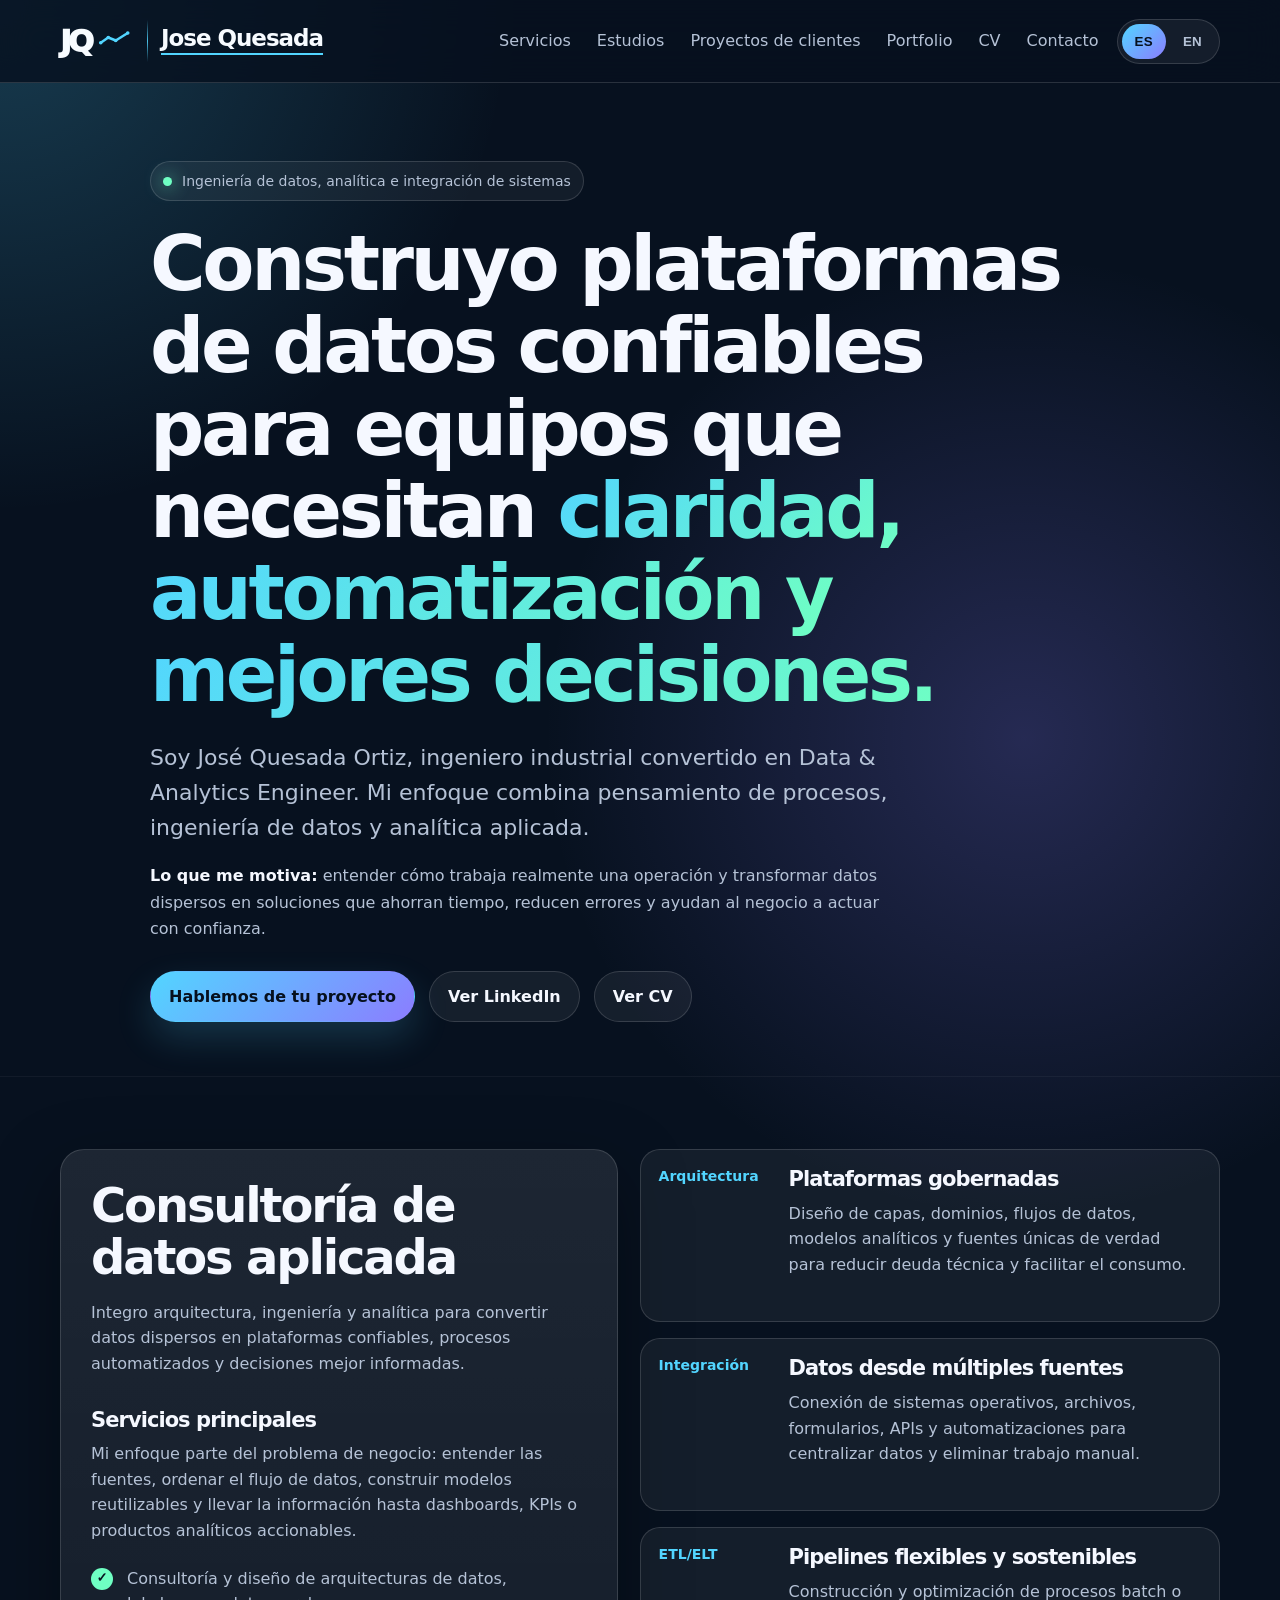
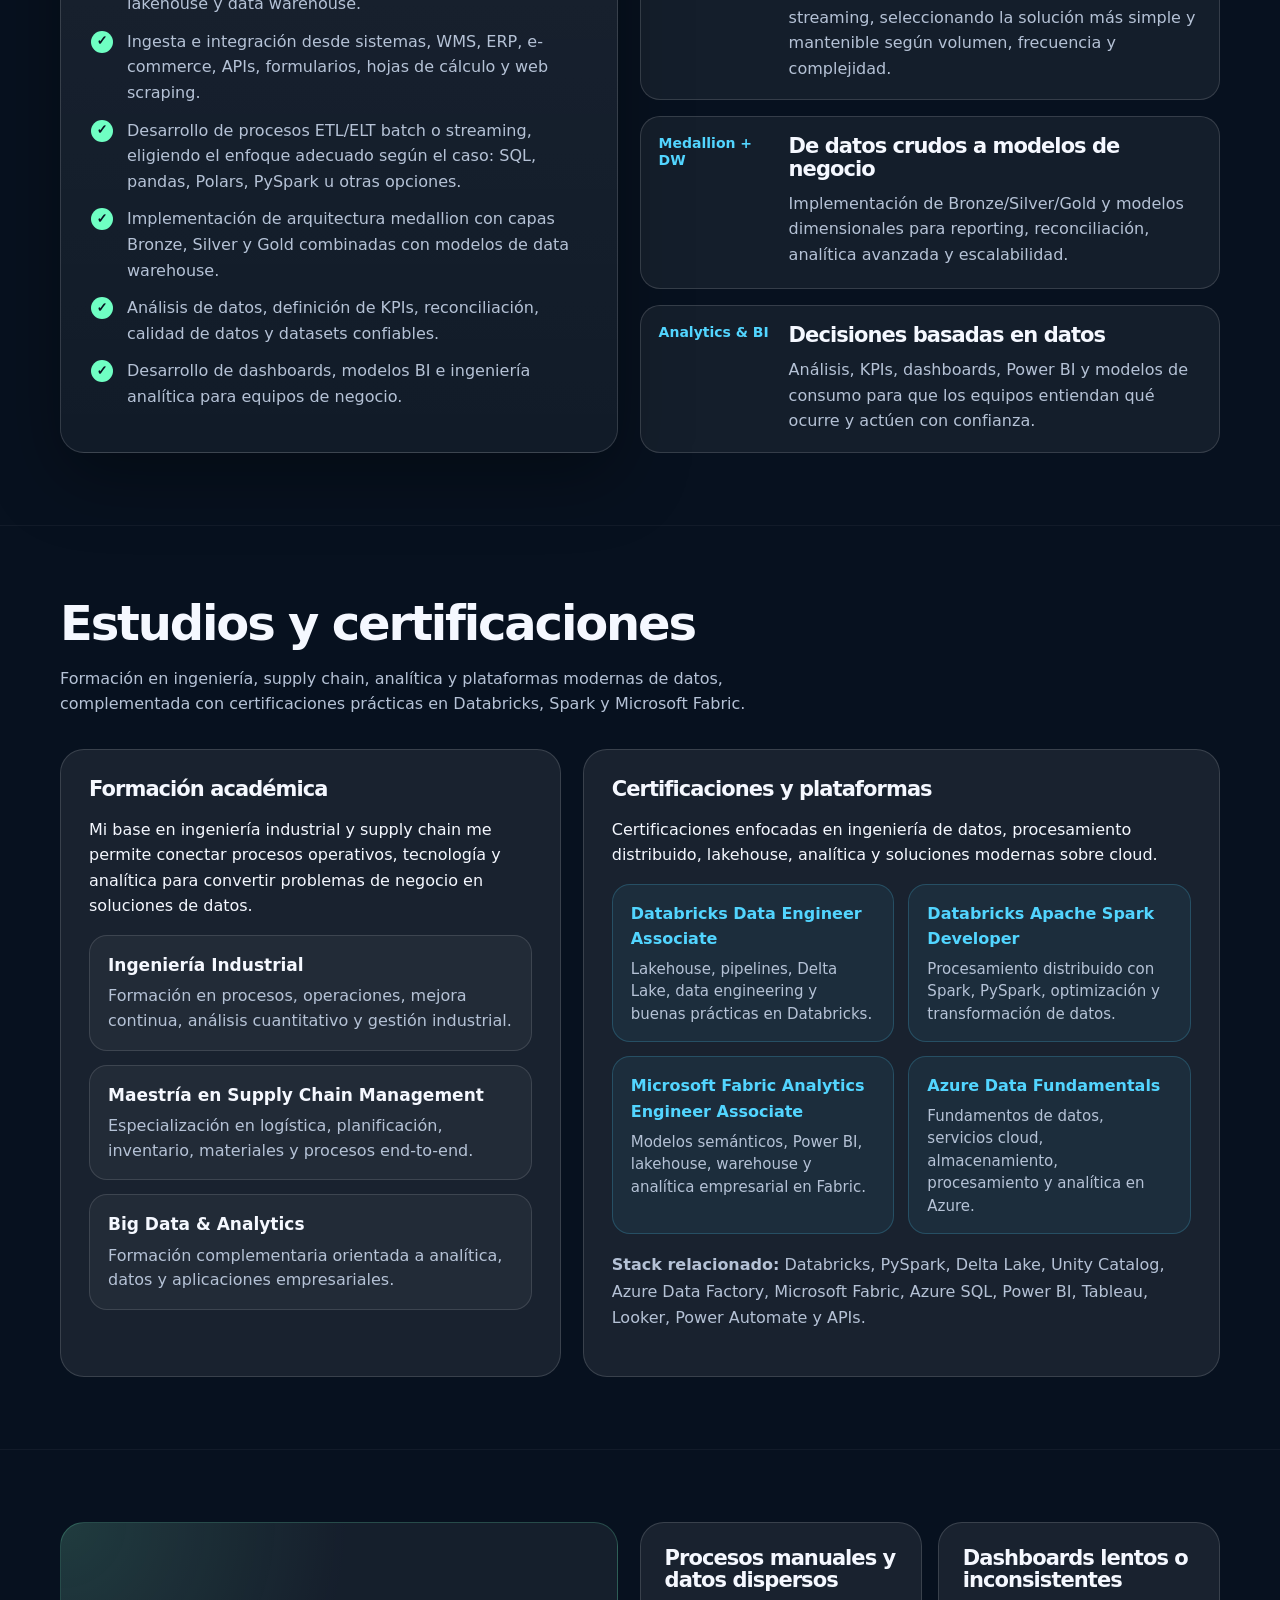
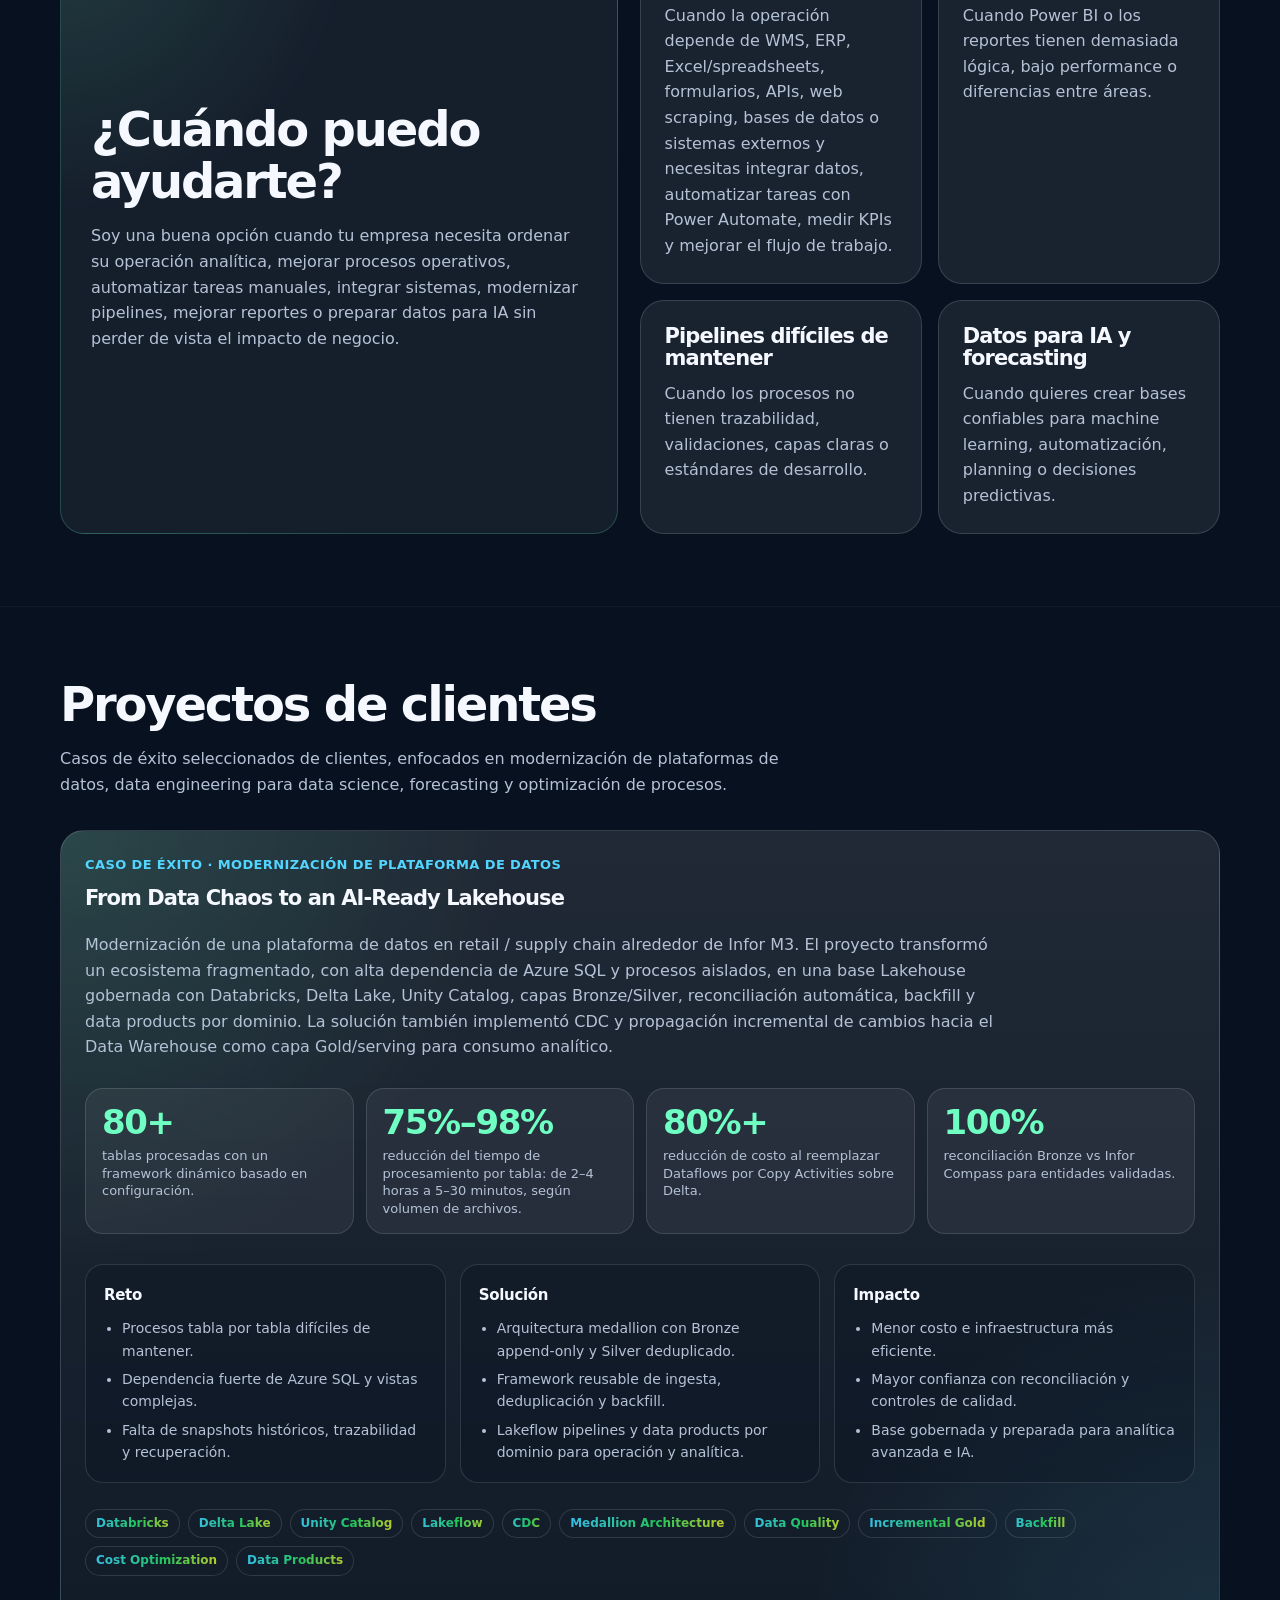
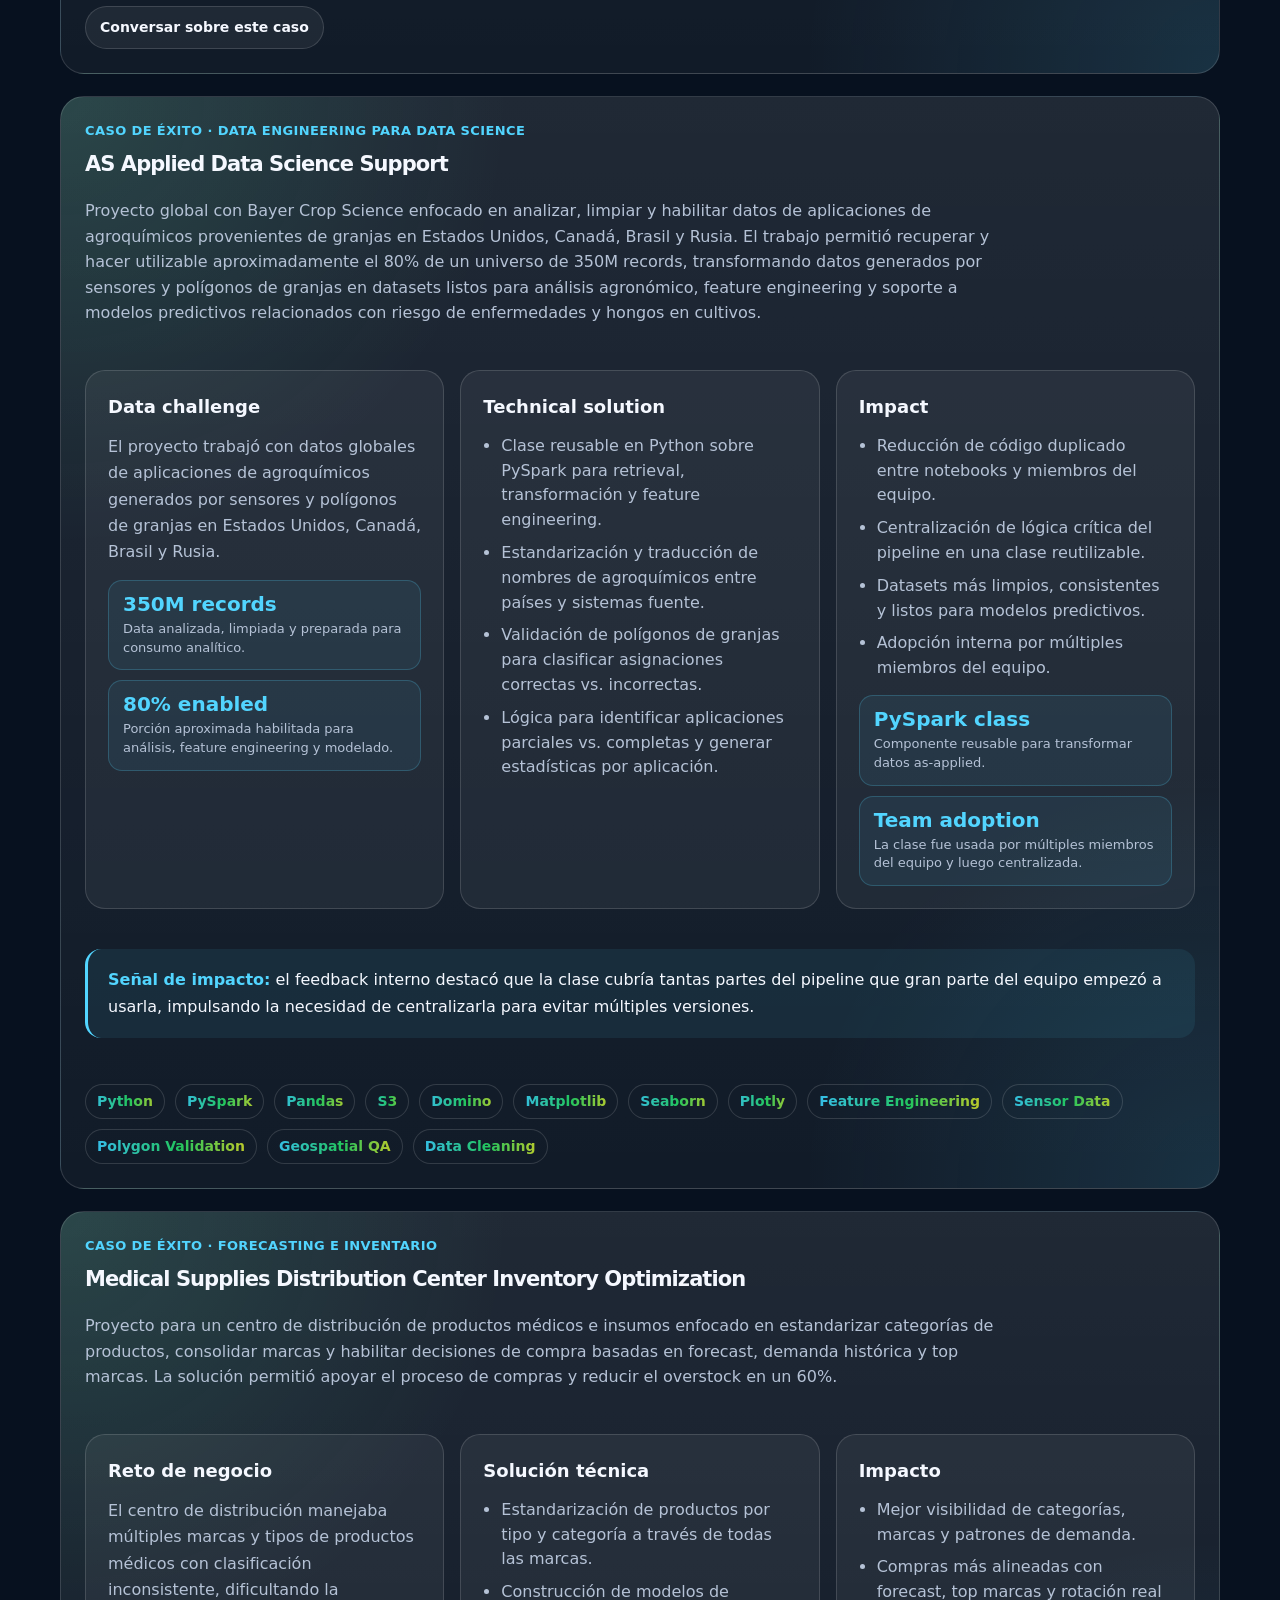
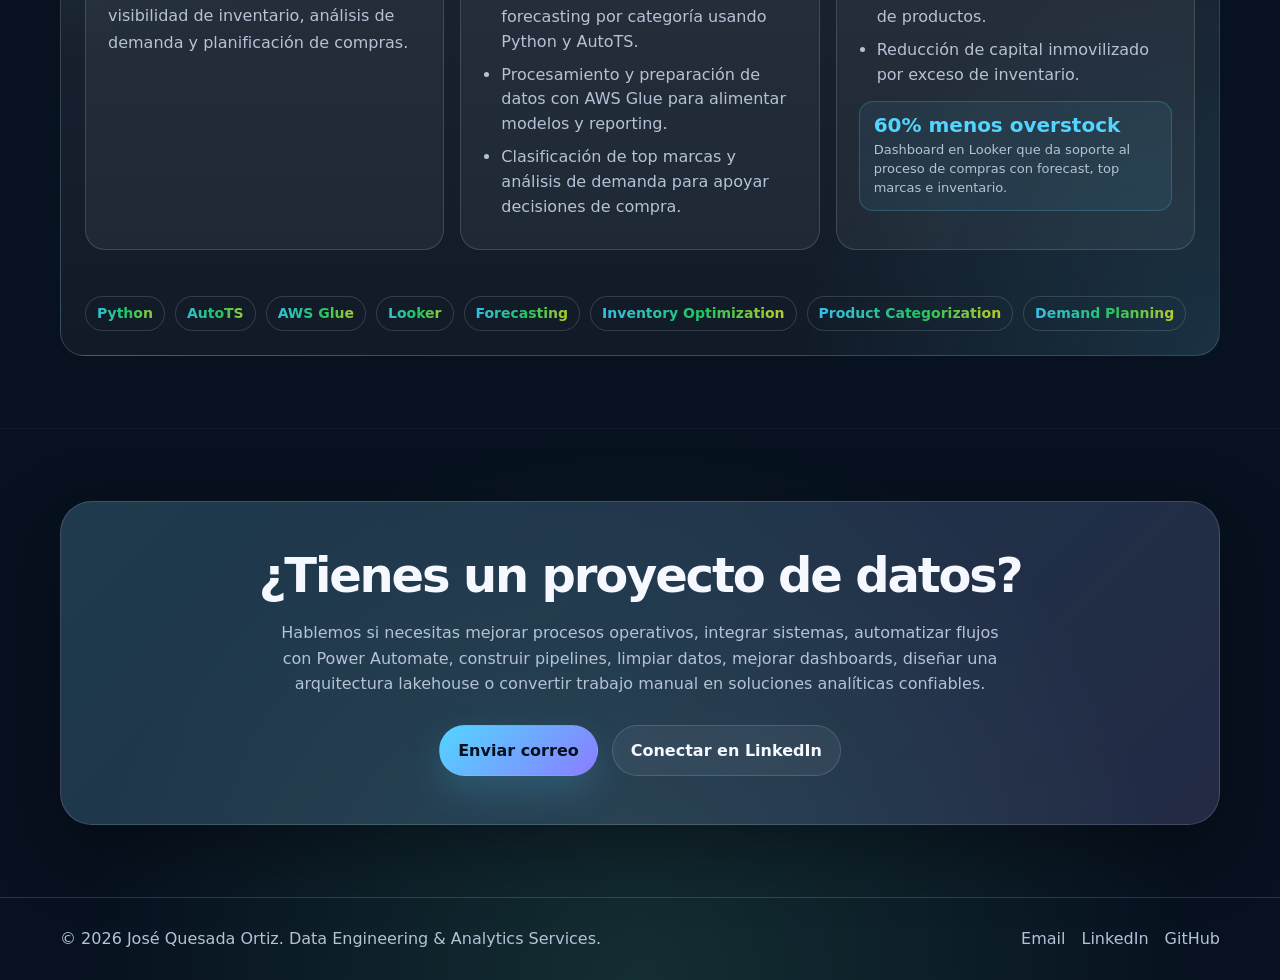
==== commit 576d39ca: "separando portafolio" ====
--- a/index.html
+++ b/index.html
@@ -1,13 +1,14 @@
 <!DOCTYPE html>
+
 <html lang="es">
 <head>
-  <meta charset="UTF-8" />
-  <meta name="viewport" content="width=device-width, initial-scale=1.0" />
-  <title>José Quesada Ortiz | Data Engineering & Analytics Services</title>
-  <meta name="description" content="Bilingual landing page for José Quesada Ortiz. Data architecture consulting, data ingestion and integration, ETL/ELT pipelines, SQL, pandas, Polars, medallion architecture, data warehouse implementation, data analysis, analytics engineering, dashboards, Databricks, Azure, Microsoft Fabric, Power BI, Power Automate, WMS, ERP, web scraping, spreadsheets, forms, APIs, curated GitHub projects, embedded analytics dashboards and a professional data platform modernization success case." />
-  <meta name="author" content="José Quesada Ortiz" />
-  <link rel="icon" type="image/svg+xml" href="assets/favicon.svg" />
-  <style>
+<meta charset="utf-8"/>
+<meta content="width=device-width, initial-scale=1.0" name="viewport"/>
+<title>José Quesada Ortiz | Data Engineering &amp; Analytics Services</title>
+<meta content="Bilingual landing page for José Quesada Ortiz. Data architecture consulting, data ingestion and integration, ETL/ELT pipelines, SQL, pandas, Polars, medallion architecture, data warehouse implementation, data analysis, analytics engineering, dashboards, Databricks, Azure, Microsoft Fabric, Power BI, Power Automate, WMS, ERP, web scraping, spreadsheets, forms, APIs, curated GitHub projects, embedded analytics dashboards and a professional data platform modernization success case." name="description"/>
+<meta content="José Quesada Ortiz" name="author"/>
+<link href="assets/favicon.svg" rel="icon" type="image/svg+xml"/>
+<style>
     :root {
       --bg: #07111f;
       --bg-soft: #0d1b2f;
@@ -609,7 +610,13 @@
     grid-template-columns: 1fr;
   }
 }
-
+.weather-dashboard-toolbar {
+    align-items: stretch;
+  }
+  .weather-dashboard-toolbar select {
+    width: 100%;
+  }
+}
 
     .personal-portfolio {
       margin-top: 34px;
@@ -1146,821 +1153,623 @@
       .card, .panel, .hero-card, .highlight, .cta { border: 1px solid #ddd; background: #fff; box-shadow: none; }
       .muted, .card p, .lead, .section-head p, .profile-role, .timeline-item p, .list li, .chip, footer { color: #333; }
     }
-  </style>
+  
+
+.client-success-grid {
+  grid-template-columns: 1fr !important;
+}
+
+.personal-projects-section {
+  padding-top: 36px;
+}
+
+.personal-dashboard-card {
+  margin-top: 24px;
+}
+
+.personal-dashboard-card .project-frame,
+.personal-dashboard-card iframe {
+  width: 100%;
+}
+
+.repo-section-title {
+  margin: 34px 0 14px;
+  font-size: 24px;
+  letter-spacing: -0.03em;
+}
+
+/* Keep repo action buttons pinned to the bottom-left of each repository card */
+.repo-card {
+  display: flex;
+  flex-direction: column;
+}
+
+.repo-card .project-tags {
+  margin-bottom: 18px;
+}
+
+.repo-card .project-actions {
+  margin-top: auto;
+  align-self: flex-start;
+  padding-top: 18px;
+}
+
+
+/* Gradient text for all technology tags/chips */
+.project-tags span,
+.chips .chip,
+.chip,
+.repo-card .project-tags span,
+.project-card .project-tags span,
+.service-card .chip,
+.case-tags span,
+.tech-tags span {
+  background-image: linear-gradient(90deg, #38bdf8, #22c55e, #facc15, #fb7185, #a78bfa);
+  background-size: 220% auto;
+  background-clip: text;
+  -webkit-background-clip: text;
+  color: transparent !important;
+  -webkit-text-fill-color: transparent;
+  font-weight: 700;
+}
+
+.project-tags span:hover,
+.chips .chip:hover,
+.chip:hover {
+  background-position: 100% center;
+  transition: background-position .45s ease;
+}
+
+</style>
 </head>
 <body>
-  <header>
-    <div class="container nav">
-
-<a class="brand" href="#top" aria-label="Jose Quesada home">
-  <span class="brand-icon" aria-hidden="true">
-    <span class="brand-jq">JQ</span>
-    <svg class="brand-chart" viewBox="0 0 44 24" focusable="false" aria-hidden="true">
-      <polyline points="3,17 13,10 23,14 39,4"></polyline>
-      <circle cx="3" cy="17" r="2.4"></circle>
-      <circle cx="13" cy="10" r="2.4"></circle>
-      <circle cx="23" cy="14" r="2.4"></circle>
-      <circle cx="39" cy="4" r="2.4"></circle>
-    </svg>
-  </span>
-  <span class="brand-divider" aria-hidden="true"></span>
-  <span class="brand-name-inline">Jose Quesada</span>
+<header>
+<div class="container nav">
+<a aria-label="Jose Quesada home" class="brand" href="#top">
+<span aria-hidden="true" class="brand-icon">
+<span class="brand-jq">JQ</span>
+<svg aria-hidden="true" class="brand-chart" focusable="false" viewbox="0 0 44 24">
+<polyline points="3,17 13,10 23,14 39,4"></polyline>
+<circle cx="3" cy="17" r="2.4"></circle>
+<circle cx="13" cy="10" r="2.4"></circle>
+<circle cx="23" cy="14" r="2.4"></circle>
+<circle cx="39" cy="4" r="2.4"></circle>
+</svg>
+</span>
+<span aria-hidden="true" class="brand-divider"></span>
+<span class="brand-name-inline">Jose Quesada</span>
 </a>
-      <div class="nav-right">
-        <nav class="nav-links" aria-label="Primary navigation">
-          <a href="#services" data-i18n="navServices">Servicios</a>
-          <a href="#education" data-i18n="navEducation">Estudios</a>
-          <a href="#portfolio" data-i18n="navPortfolio">Portafolio</a>
-          <a href="cv.html?lang=es" data-i18n="navCV" data-cv-link>CV</a>
-          <a href="#contact" data-i18n="navContact">Contacto</a>
-        </nav>
-        <div class="lang-switch" aria-label="Language selector">
-          <button type="button" class="active" data-lang="es">ES</button>
-          <button type="button" data-lang="en">EN</button>
-        </div>
-      </div>
-    </div>
-  </header>
-
-  <main id="top">
-    <div data-lang-content="es" class="active">
-      <section class="hero">
-        <div class="container hero-grid">
-          <div class="hero-copy">
+<div class="nav-right">
+<nav aria-label="Primary navigation" class="nav-links">
+<a data-i18n="navServices" href="#services">Servicios</a>
+<a data-i18n="navEducation" href="#education">Estudios</a>
+<a data-i18n="navClientProjects" href="#portfolio">Proyectos de clientes</a><a data-i18n="navPersonalProjects" data-personal-link="" href="portfolio.html?lang=es">Portfolio</a>
+<a data-cv-link="" data-i18n="navCV" href="cv.html?lang=es">CV</a>
+<a data-i18n="navContact" href="#contact">Contacto</a>
+</nav>
+<div aria-label="Language selector" class="lang-switch">
+<button class="active" data-lang="es" type="button">ES</button>
+<button data-lang="en" type="button">EN</button>
+</div>
+</div>
+</div>
+</header>
+<main id="top">
+<div class="active" data-lang-content="es">
+<section class="hero">
+<div class="container hero-grid">
+<div class="hero-copy">
 <div class="eyebrow"><span class="dot"></span> Ingeniería de datos, analítica e integración de sistemas</div>
-            <h1>Construyo plataformas de datos confiables para equipos que necesitan <span class="gradient-text">claridad, automatización y mejores decisiones.</span></h1>
-            <p class="lead">Soy José Quesada Ortiz, ingeniero industrial convertido en Data & Analytics Engineer. Mi enfoque combina pensamiento de procesos, ingeniería de datos y analítica aplicada.</p>
-            <p class="hero-footnote"><strong>Lo que me motiva:</strong> entender cómo trabaja realmente una operación y transformar datos dispersos en soluciones que ahorran tiempo, reducen errores y ayudan al negocio a actuar con confianza.</p>
-            <div class="hero-actions">
-              <a class="btn btn-primary" href="mailto:jaquesada92@outlook.com?subject=Consulta%20sobre%20servicios%20de%20datos">Hablemos de tu proyecto</a>
-              <a class="btn btn-secondary" href="https://www.linkedin.com/in/jquesada92/" target="_blank" rel="noopener noreferrer">Ver LinkedIn</a>
-              <a class="btn btn-secondary" href="cv.html?lang=es" data-cv-link>Ver CV</a>
-            </div>
-          </div>
-        </div>
-      </section>
-
-      <section id="services">
-        <div class="container split">
-          <div class="panel">
-            <div class="section-head compact-head">
-              <div>
-                <h2>Consultoría de datos aplicada</h2>
-                <p>Integro arquitectura, ingeniería y analítica para convertir datos dispersos en plataformas confiables, procesos automatizados y decisiones mejor informadas.</p>
-              </div>
-            </div>
-            <h3>Servicios principales</h3>
-            <p class="muted">Mi enfoque parte del problema de negocio: entender las fuentes, ordenar el flujo de datos, construir modelos reutilizables y llevar la información hasta dashboards, KPIs o productos analíticos accionables.</p>
-            <ul class="list">
-              <li><span class="check">✓</span><span>Consultoría y diseño de arquitecturas de datos, lakehouse y data warehouse.</span></li>
-              <li><span class="check">✓</span><span>Ingesta e integración desde sistemas, WMS, ERP, e-commerce, APIs, formularios, hojas de cálculo y web scraping.</span></li>
-              <li><span class="check">✓</span><span>Desarrollo de procesos ETL/ELT batch o streaming, eligiendo el enfoque adecuado según el caso: SQL, pandas, Polars, PySpark u otras opciones.</span></li>
-              <li><span class="check">✓</span><span>Implementación de arquitectura medallion con capas Bronze, Silver y Gold combinadas con modelos de data warehouse.</span></li>
-              <li><span class="check">✓</span><span>Análisis de datos, definición de KPIs, reconciliación, calidad de datos y datasets confiables.</span></li>
-              <li><span class="check">✓</span><span>Desarrollo de dashboards, modelos BI e ingeniería analítica para equipos de negocio.</span></li>
-            </ul>
-          </div>
-          <div class="timeline service-timeline">
-            <div class="timeline-item"><div class="timeline-date">Arquitectura</div><div><h3>Plataformas gobernadas</h3><p>Diseño de capas, dominios, flujos de datos, modelos analíticos y fuentes únicas de verdad para reducir deuda técnica y facilitar el consumo.</p></div></div>
-            <div class="timeline-item"><div class="timeline-date">Integración</div><div><h3>Datos desde múltiples fuentes</h3><p>Conexión de sistemas operativos, archivos, formularios, APIs y automatizaciones para centralizar datos y eliminar trabajo manual.</p></div></div>
-            <div class="timeline-item"><div class="timeline-date">ETL/ELT</div><div><h3>Pipelines flexibles y sostenibles</h3><p>Construcción y optimización de procesos batch o streaming, seleccionando la solución más simple y mantenible según volumen, frecuencia y complejidad.</p></div></div>
-            <div class="timeline-item"><div class="timeline-date">Medallion + DW</div><div><h3>De datos crudos a modelos de negocio</h3><p>Implementación de Bronze/Silver/Gold y modelos dimensionales para reporting, reconciliación, analítica avanzada y escalabilidad.</p></div></div>
-            <div class="timeline-item"><div class="timeline-date">Analytics & BI</div><div><h3>Decisiones basadas en datos</h3><p>Análisis, KPIs, dashboards, Power BI y modelos de consumo para que los equipos entiendan qué ocurre y actúen con confianza.</p></div></div>
-          </div>
-        </div>
-      </section>
-
+<h1>Construyo plataformas de datos confiables para equipos que necesitan <span class="gradient-text">claridad, automatización y mejores decisiones.</span></h1>
+<p class="lead">Soy José Quesada Ortiz, ingeniero industrial convertido en Data &amp; Analytics Engineer. Mi enfoque combina pensamiento de procesos, ingeniería de datos y analítica aplicada.</p>
+<p class="hero-footnote"><strong>Lo que me motiva:</strong> entender cómo trabaja realmente una operación y transformar datos dispersos en soluciones que ahorran tiempo, reducen errores y ayudan al negocio a actuar con confianza.</p>
+<div class="hero-actions">
+<a class="btn btn-primary" href="mailto:jaquesada92@outlook.com?subject=Consulta%20sobre%20servicios%20de%20datos">Hablemos de tu proyecto</a>
+<a class="btn btn-secondary" href="https://www.linkedin.com/in/jquesada92/" rel="noopener noreferrer" target="_blank">Ver LinkedIn</a>
+<a class="btn btn-secondary" data-cv-link="" href="cv.html?lang=es">Ver CV</a>
+</div>
+</div>
+</div>
+</section>
+<section id="services">
+<div class="container split">
+<div class="panel">
+<div class="section-head compact-head">
+<div>
+<h2>Consultoría de datos aplicada</h2>
+<p>Integro arquitectura, ingeniería y analítica para convertir datos dispersos en plataformas confiables, procesos automatizados y decisiones mejor informadas.</p>
+</div>
+</div>
+<h3>Servicios principales</h3>
+<p class="muted">Mi enfoque parte del problema de negocio: entender las fuentes, ordenar el flujo de datos, construir modelos reutilizables y llevar la información hasta dashboards, KPIs o productos analíticos accionables.</p>
+<ul class="list">
+<li><span class="check">✓</span><span>Consultoría y diseño de arquitecturas de datos, lakehouse y data warehouse.</span></li>
+<li><span class="check">✓</span><span>Ingesta e integración desde sistemas, WMS, ERP, e-commerce, APIs, formularios, hojas de cálculo y web scraping.</span></li>
+<li><span class="check">✓</span><span>Desarrollo de procesos ETL/ELT batch o streaming, eligiendo el enfoque adecuado según el caso: SQL, pandas, Polars, PySpark u otras opciones.</span></li>
+<li><span class="check">✓</span><span>Implementación de arquitectura medallion con capas Bronze, Silver y Gold combinadas con modelos de data warehouse.</span></li>
+<li><span class="check">✓</span><span>Análisis de datos, definición de KPIs, reconciliación, calidad de datos y datasets confiables.</span></li>
+<li><span class="check">✓</span><span>Desarrollo de dashboards, modelos BI e ingeniería analítica para equipos de negocio.</span></li>
+</ul>
+</div>
+<div class="timeline service-timeline">
+<div class="timeline-item"><div class="timeline-date">Arquitectura</div><div><h3>Plataformas gobernadas</h3><p>Diseño de capas, dominios, flujos de datos, modelos analíticos y fuentes únicas de verdad para reducir deuda técnica y facilitar el consumo.</p></div></div>
+<div class="timeline-item"><div class="timeline-date">Integración</div><div><h3>Datos desde múltiples fuentes</h3><p>Conexión de sistemas operativos, archivos, formularios, APIs y automatizaciones para centralizar datos y eliminar trabajo manual.</p></div></div>
+<div class="timeline-item"><div class="timeline-date">ETL/ELT</div><div><h3>Pipelines flexibles y sostenibles</h3><p>Construcción y optimización de procesos batch o streaming, seleccionando la solución más simple y mantenible según volumen, frecuencia y complejidad.</p></div></div>
+<div class="timeline-item"><div class="timeline-date">Medallion + DW</div><div><h3>De datos crudos a modelos de negocio</h3><p>Implementación de Bronze/Silver/Gold y modelos dimensionales para reporting, reconciliación, analítica avanzada y escalabilidad.</p></div></div>
+<div class="timeline-item"><div class="timeline-date">Analytics &amp; BI</div><div><h3>Decisiones basadas en datos</h3><p>Análisis, KPIs, dashboards, Power BI y modelos de consumo para que los equipos entiendan qué ocurre y actúen con confianza.</p></div></div>
+</div>
+</div>
+</section>
 <section id="education">
-  <div class="container">
-    <div class="section-head">
-      <div>
-        <h2>Estudios y certificaciones</h2>
-        <p>Formación en ingeniería, supply chain, analítica y plataformas modernas de datos, complementada con certificaciones prácticas en Databricks, Spark y Microsoft Fabric.</p>
-      </div>
-    </div>
-
-    <div class="education-layout">
-      <div class="education-panel">
-        <h3>Formación académica</h3>
-        <p>Mi base en ingeniería industrial y supply chain me permite conectar procesos operativos, tecnología y analítica para convertir problemas de negocio en soluciones de datos.</p>
-
-        <div class="education-list">
-          <div class="education-item">
-            <strong>Ingeniería Industrial</strong>
-            <span>Formación en procesos, operaciones, mejora continua, análisis cuantitativo y gestión industrial.</span>
-          </div>
-          <div class="education-item">
-            <strong>Maestría en Supply Chain Management</strong>
-            <span>Especialización en logística, planificación, inventario, materiales y procesos end-to-end.</span>
-          </div>
-          <div class="education-item">
-            <strong>Big Data & Analytics</strong>
-            <span>Formación complementaria orientada a analítica, datos y aplicaciones empresariales.</span>
-          </div>
-        </div>
-      </div>
-
-      <div class="education-panel">
-        <h3>Certificaciones y plataformas</h3>
-        <p>Certificaciones enfocadas en ingeniería de datos, procesamiento distribuido, lakehouse, analítica y soluciones modernas sobre cloud.</p>
-
-        <div class="cert-grid">
-          <div class="cert-card">
-            <strong>Databricks Data Engineer Associate</strong>
-            <span>Lakehouse, pipelines, Delta Lake, data engineering y buenas prácticas en Databricks.</span>
-          </div>
-          <div class="cert-card">
-            <strong>Databricks Apache Spark Developer</strong>
-            <span>Procesamiento distribuido con Spark, PySpark, optimización y transformación de datos.</span>
-          </div>
-          <div class="cert-card">
-            <strong>Microsoft Fabric Analytics Engineer Associate</strong>
-            <span>Modelos semánticos, Power BI, lakehouse, warehouse y analítica empresarial en Fabric.</span>
-          </div>
-          <div class="cert-card">
-            <strong>Azure Data Fundamentals</strong>
-            <span>Fundamentos de datos, servicios cloud, almacenamiento, procesamiento y analítica en Azure.</span>
-          </div>
-        </div>
-
-        <p class="tool-summary"><strong>Stack relacionado:</strong> Databricks, PySpark, Delta Lake, Unity Catalog, Azure Data Factory, Microsoft Fabric, Azure SQL, Power BI, Tableau, Looker, Power Automate y APIs.</p>
-      </div>
-    </div>
+<div class="container">
+<div class="section-head">
+<div>
+<h2>Estudios y certificaciones</h2>
+<p>Formación en ingeniería, supply chain, analítica y plataformas modernas de datos, complementada con certificaciones prácticas en Databricks, Spark y Microsoft Fabric.</p>
+</div>
+</div>
+<div class="education-layout">
+<div class="education-panel">
+<h3>Formación académica</h3>
+<p>Mi base en ingeniería industrial y supply chain me permite conectar procesos operativos, tecnología y analítica para convertir problemas de negocio en soluciones de datos.</p>
+<div class="education-list">
+<div class="education-item">
+<strong>Ingeniería Industrial</strong>
+<span>Formación en procesos, operaciones, mejora continua, análisis cuantitativo y gestión industrial.</span>
+</div>
+<div class="education-item">
+<strong>Maestría en Supply Chain Management</strong>
+<span>Especialización en logística, planificación, inventario, materiales y procesos end-to-end.</span>
+</div>
+<div class="education-item">
+<strong>Big Data &amp; Analytics</strong>
+<span>Formación complementaria orientada a analítica, datos y aplicaciones empresariales.</span>
+</div>
+</div>
+</div>
+<div class="education-panel">
+<h3>Certificaciones y plataformas</h3>
+<p>Certificaciones enfocadas en ingeniería de datos, procesamiento distribuido, lakehouse, analítica y soluciones modernas sobre cloud.</p>
+<div class="cert-grid">
+<div class="cert-card">
+<strong>Databricks Data Engineer Associate</strong>
+<span>Lakehouse, pipelines, Delta Lake, data engineering y buenas prácticas en Databricks.</span>
+</div>
+<div class="cert-card">
+<strong>Databricks Apache Spark Developer</strong>
+<span>Procesamiento distribuido con Spark, PySpark, optimización y transformación de datos.</span>
+</div>
+<div class="cert-card">
+<strong>Microsoft Fabric Analytics Engineer Associate</strong>
+<span>Modelos semánticos, Power BI, lakehouse, warehouse y analítica empresarial en Fabric.</span>
+</div>
+<div class="cert-card">
+<strong>Azure Data Fundamentals</strong>
+<span>Fundamentos de datos, servicios cloud, almacenamiento, procesamiento y analítica en Azure.</span>
+</div>
+</div>
+<p class="tool-summary"><strong>Stack relacionado:</strong> Databricks, PySpark, Delta Lake, Unity Catalog, Azure Data Factory, Microsoft Fabric, Azure SQL, Power BI, Tableau, Looker, Power Automate y APIs.</p>
+</div>
+</div>
+</div>
+</section>
+<section>
+<div class="container split">
+<div class="highlight">
+<h2>¿Cuándo puedo ayudarte?</h2>
+<p class="muted">Soy una buena opción cuando tu empresa necesita ordenar su operación analítica, mejorar procesos operativos, automatizar tareas manuales, integrar sistemas, modernizar pipelines, mejorar reportes o preparar datos para IA sin perder de vista el impacto de negocio.</p>
+</div>
+<div class="service-fit">
+<div class="card"><h3>Procesos manuales y datos dispersos</h3><p>Cuando la operación depende de WMS, ERP, Excel/spreadsheets, formularios, APIs, web scraping, bases de datos o sistemas externos y necesitas integrar datos, automatizar tareas con Power Automate, medir KPIs y mejorar el flujo de trabajo.</p></div>
+<div class="card"><h3>Dashboards lentos o inconsistentes</h3><p>Cuando Power BI o los reportes tienen demasiada lógica, bajo performance o diferencias entre áreas.</p></div>
+<div class="card"><h3>Pipelines difíciles de mantener</h3><p>Cuando los procesos no tienen trazabilidad, validaciones, capas claras o estándares de desarrollo.</p></div>
+<div class="card"><h3>Datos para IA y forecasting</h3><p>Cuando quieres crear bases confiables para machine learning, automatización, planning o decisiones predictivas.</p></div>
+</div>
+</div>
+</section>
+<section id="portfolio">
+<div class="container">
+<div class="section-head">
+<div>
+<h2>Proyectos de clientes</h2>
+<p>Casos de éxito seleccionados de clientes, enfocados en modernización de plataformas de datos, data engineering para data science, forecasting y optimización de procesos.</p>
+</div>
+</div>
+<div class="portfolio-grid client-success-grid"><article class="project-card featured success-case">
+<div class="project-top">
+<div class="project-meta">Caso de éxito · Modernización de plataforma de datos</div>
+<h3>From Data Chaos to an AI-Ready Lakehouse</h3>
+<p>Modernización de una plataforma de datos en retail / supply chain alrededor de Infor M3. El proyecto transformó un ecosistema fragmentado, con alta dependencia de Azure SQL y procesos aislados, en una base Lakehouse gobernada con Databricks, Delta Lake, Unity Catalog, capas Bronze/Silver, reconciliación automática, backfill y data products por dominio. La solución también implementó CDC y propagación incremental de cambios hacia el Data Warehouse como capa Gold/serving para consumo analítico.</p>
+</div>
+<div class="case-metrics">
+<div class="case-metric"><strong>80+</strong><span>tablas procesadas con un framework dinámico basado en configuración.</span></div>
+<div class="case-metric"><strong>75%–98%</strong><span>reducción del tiempo de procesamiento por tabla: de 2–4 horas a 5–30 minutos, según volumen de archivos.</span></div>
+<div class="case-metric"><strong>80%+</strong><span>reducción de costo al reemplazar Dataflows por Copy Activities sobre Delta.</span></div>
+<div class="case-metric"><strong>100%</strong><span>reconciliación Bronze vs Infor Compass para entidades validadas.</span></div>
+</div>
+<div class="case-columns">
+<div class="case-column"><h4>Reto</h4><ul><li>Procesos tabla por tabla difíciles de mantener.</li><li>Dependencia fuerte de Azure SQL y vistas complejas.</li><li>Falta de snapshots históricos, trazabilidad y recuperación.</li></ul></div>
+<div class="case-column"><h4>Solución</h4><ul><li>Arquitectura medallion con Bronze append-only y Silver deduplicado.</li><li>Framework reusable de ingesta, deduplicación y backfill.</li><li>Lakeflow pipelines y data products por dominio para operación y analítica.</li></ul></div>
+<div class="case-column"><h4>Impacto</h4><ul><li>Menor costo e infraestructura más eficiente.</li><li>Mayor confianza con reconciliación y controles de calidad.</li><li>Base gobernada y preparada para analítica avanzada e IA.</li></ul></div>
+</div>
+<div class="project-tags">
+<span>Databricks</span><span>Delta Lake</span><span>Unity Catalog</span><span>Lakeflow</span><span>CDC</span><span>Medallion Architecture</span><span>Data Quality</span><span>Incremental Gold</span><span>Backfill</span><span>Cost Optimization</span><span>Data Products</span>
+</div>
+<div class="project-actions">
+<a class="btn btn-secondary" href="#contact">Conversar sobre este caso</a>
+</div>
+</article><article class="project-card featured success-case">
+<div class="project-top">
+<div class="project-meta">Caso de éxito · Data Engineering para Data Science</div>
+<h3>AS Applied Data Science Support</h3>
+<p>Proyecto global con Bayer Crop Science enfocado en analizar, limpiar y habilitar datos de aplicaciones de agroquímicos provenientes de granjas en Estados Unidos, Canadá, Brasil y Rusia. El trabajo permitió recuperar y hacer utilizable aproximadamente el 80% de un universo de 350M records, transformando datos generados por sensores y polígonos de granjas en datasets listos para análisis agronómico, feature engineering y soporte a modelos predictivos relacionados con riesgo de enfermedades y hongos en cultivos.</p>
+</div>
+<div class="case-wide-grid">
+<div class="case-wide-card">
+<h4>Data challenge</h4>
+<p>El proyecto trabajó con datos globales de aplicaciones de agroquímicos generados por sensores y polígonos de granjas en Estados Unidos, Canadá, Brasil y Rusia.</p>
+<div class="mini-metrics">
+<div class="mini-metric"><strong>350M records</strong><span>Data analizada, limpiada y preparada para consumo analítico.</span></div>
+<div class="mini-metric"><strong>80% enabled</strong><span>Porción aproximada habilitada para análisis, feature engineering y modelado.</span></div>
+</div>
+</div>
+<div class="case-wide-card">
+<h4>Technical solution</h4>
+<ul>
+<li>Clase reusable en Python sobre PySpark para retrieval, transformación y feature engineering.</li>
+<li>Estandarización y traducción de nombres de agroquímicos entre países y sistemas fuente.</li>
+<li>Validación de polígonos de granjas para clasificar asignaciones correctas vs. incorrectas.</li>
+<li>Lógica para identificar aplicaciones parciales vs. completas y generar estadísticas por aplicación.</li>
+</ul>
+</div>
+<div class="case-wide-card">
+<h4>Impact</h4>
+<ul>
+<li>Reducción de código duplicado entre notebooks y miembros del equipo.</li>
+<li>Centralización de lógica crítica del pipeline en una clase reutilizable.</li>
+<li>Datasets más limpios, consistentes y listos para modelos predictivos.</li>
+<li>Adopción interna por múltiples miembros del equipo.</li>
+</ul>
+<div class="mini-metrics">
+<div class="mini-metric"><strong>PySpark class</strong><span>Componente reusable para transformar datos as-applied.</span></div>
+<div class="mini-metric"><strong>Team adoption</strong><span>La clase fue usada por múltiples miembros del equipo y luego centralizada.</span></div>
+</div>
+</div>
+</div>
+<div class="impact-quote">
+<strong>Señal de impacto:</strong> el feedback interno destacó que la clase cubría tantas partes del pipeline que gran parte del equipo empezó a usarla, impulsando la necesidad de centralizarla para evitar múltiples versiones.
   </div>
+<div aria-label="AS Applied stack" class="chips">
+<span class="chip">Python</span><span class="chip">PySpark</span><span class="chip">Pandas</span><span class="chip">S3</span><span class="chip">Domino</span><span class="chip">Matplotlib</span><span class="chip">Seaborn</span><span class="chip">Plotly</span><span class="chip">Feature Engineering</span><span class="chip">Sensor Data</span><span class="chip">Polygon Validation</span><span class="chip">Geospatial QA</span><span class="chip">Data Cleaning</span>
+</div>
+</article><article class="project-card featured success-case">
+<div class="project-top">
+<div class="project-meta">Caso de éxito · Forecasting e inventario</div>
+<h3>Medical Supplies Distribution Center Inventory Optimization</h3>
+<p>Proyecto para un centro de distribución de productos médicos e insumos enfocado en estandarizar categorías de productos, consolidar marcas y habilitar decisiones de compra basadas en forecast, demanda histórica y top marcas. La solución permitió apoyar el proceso de compras y reducir el overstock en un 60%.</p>
+</div>
+<div class="case-wide-grid">
+<div class="case-wide-card">
+<h4>Reto de negocio</h4>
+<p>El centro de distribución manejaba múltiples marcas y tipos de productos médicos con clasificación inconsistente, dificultando la visibilidad de inventario, análisis de demanda y planificación de compras.</p>
+</div>
+<div class="case-wide-card">
+<h4>Solución técnica</h4>
+<ul>
+<li>Estandarización de productos por tipo y categoría a través de todas las marcas.</li>
+<li>Construcción de modelos de forecasting por categoría usando Python y AutoTS.</li>
+<li>Procesamiento y preparación de datos con AWS Glue para alimentar modelos y reporting.</li>
+<li>Clasificación de top marcas y análisis de demanda para apoyar decisiones de compra.</li>
+</ul>
+</div>
+<div class="case-wide-card">
+<h4>Impacto</h4>
+<ul>
+<li>Mejor visibilidad de categorías, marcas y patrones de demanda.</li>
+<li>Compras más alineadas con forecast, top marcas y rotación real de productos.</li>
+<li>Reducción de capital inmovilizado por exceso de inventario.</li>
+</ul>
+<div class="mini-metrics">
+<div class="mini-metric"><strong>60% menos overstock</strong><span>Dashboard en Looker que da soporte al proceso de compras con forecast, top marcas e inventario.</span></div>
+</div>
+</div>
+</div>
+<div aria-label="Medical inventory optimization stack" class="chips">
+<span class="chip">Python</span><span class="chip">AutoTS</span><span class="chip">AWS Glue</span><span class="chip">Looker</span><span class="chip">Forecasting</span><span class="chip">Inventory Optimization</span><span class="chip">Product Categorization</span><span class="chip">Demand Planning</span>
+</div>
+</article></div>
+</div>
 </section>
-
-      <section>
-        <div class="container split">
-          <div class="highlight">
-            <h2>¿Cuándo puedo ayudarte?</h2>
-            <p class="muted">Soy una buena opción cuando tu empresa necesita ordenar su operación analítica, mejorar procesos operativos, automatizar tareas manuales, integrar sistemas, modernizar pipelines, mejorar reportes o preparar datos para IA sin perder de vista el impacto de negocio.</p>
-          </div>
-          <div class="service-fit">
-            <div class="card"><h3>Procesos manuales y datos dispersos</h3><p>Cuando la operación depende de WMS, ERP, Excel/spreadsheets, formularios, APIs, web scraping, bases de datos o sistemas externos y necesitas integrar datos, automatizar tareas con Power Automate, medir KPIs y mejorar el flujo de trabajo.</p></div>
-            <div class="card"><h3>Dashboards lentos o inconsistentes</h3><p>Cuando Power BI o los reportes tienen demasiada lógica, bajo performance o diferencias entre áreas.</p></div>
-            <div class="card"><h3>Pipelines difíciles de mantener</h3><p>Cuando los procesos no tienen trazabilidad, validaciones, capas claras o estándares de desarrollo.</p></div>
-            <div class="card"><h3>Datos para IA y forecasting</h3><p>Cuando quieres crear bases confiables para machine learning, automatización, planning o decisiones predictivas.</p></div>
-          </div>
-        </div>
-      </section>
-
-
-      <section id="portfolio">
-        <div class="container">
-          <div class="section-head">
-            <div>
-              <h2>Proyectos de clientes</h2>
-              <p>Casos de éxito seleccionados de clientes, enfocados en modernización de plataformas de datos, analítica aplicada, data engineering para data science, forecasting y optimización de procesos.</p>
-            </div>
-          </div>
-          <div class="portfolio-grid">
-            <article class="project-card featured success-case">
-              <div class="project-top">
-                <div class="project-meta">Caso de éxito · Modernización de plataforma de datos</div>
-                <h3>From Data Chaos to an AI-Ready Lakehouse</h3>
-                <p>Modernización de una plataforma de datos en retail / supply chain alrededor de Infor M3. El proyecto transformó un ecosistema fragmentado, con alta dependencia de Azure SQL y procesos aislados, en una base Lakehouse gobernada con Databricks, Delta Lake, Unity Catalog, capas Bronze/Silver, reconciliación automática, backfill y data products por dominio. La solución también implementó CDC y propagación incremental de cambios hacia el Data Warehouse como capa Gold/serving para consumo analítico.</p>
-              </div>
-              <div class="case-metrics">
-                <div class="case-metric"><strong>80+</strong><span>tablas procesadas con un framework dinámico basado en configuración.</span></div>
-                <div class="case-metric"><strong>75%–98%</strong><span>reducción del tiempo de procesamiento por tabla: de 2–4 horas a 5–30 minutos, según volumen de archivos.</span></div>
-                <div class="case-metric"><strong>80%+</strong><span>reducción de costo al reemplazar Dataflows por Copy Activities sobre Delta.</span></div>
-                <div class="case-metric"><strong>100%</strong><span>reconciliación Bronze vs Infor Compass para entidades validadas.</span></div>
-              </div>
-              <div class="case-columns">
-                <div class="case-column"><h4>Reto</h4><ul><li>Procesos tabla por tabla difíciles de mantener.</li><li>Dependencia fuerte de Azure SQL y vistas complejas.</li><li>Falta de snapshots históricos, trazabilidad y recuperación.</li></ul></div>
-                <div class="case-column"><h4>Solución</h4><ul><li>Arquitectura medallion con Bronze append-only y Silver deduplicado.</li><li>Framework reusable de ingesta, deduplicación y backfill.</li><li>Lakeflow pipelines y data products por dominio para operación y analítica.</li></ul></div>
-                <div class="case-column"><h4>Impacto</h4><ul><li>Menor costo e infraestructura más eficiente.</li><li>Mayor confianza con reconciliación y controles de calidad.</li><li>Base gobernada y preparada para analítica avanzada e IA.</li></ul></div>
-              </div>
-              <div class="project-tags">
-                <span>Databricks</span><span>Delta Lake</span><span>Unity Catalog</span><span>Lakeflow</span><span>CDC</span><span>Medallion Architecture</span><span>Data Quality</span><span>Incremental Gold</span><span>Backfill</span><span>Cost Optimization</span><span>Data Products</span>
-              </div>
-              <div class="project-actions">
-                <a class="btn btn-secondary" href="#contact">Conversar sobre este caso</a>
-              </div>
-            </article>
-
-
-<article class="project-card featured success-case">
-  <div class="project-top">
-    <div class="project-meta">Caso de éxito · Data Engineering para Data Science</div>
-    <h3>AS Applied Data Science Support</h3>
-    <p>Proyecto global con Bayer Crop Science enfocado en analizar, limpiar y habilitar datos de aplicaciones de agroquímicos provenientes de granjas en Estados Unidos, Canadá, Brasil y Rusia. El trabajo permitió recuperar y hacer utilizable aproximadamente el 80% de un universo de 350M records, transformando datos generados por sensores y polígonos de granjas en datasets listos para análisis agronómico, feature engineering y soporte a modelos predictivos relacionados con riesgo de enfermedades y hongos en cultivos.</p>
+<section id="contact">
+<div class="container">
+<div class="cta">
+<h2>¿Tienes un proyecto de datos?</h2>
+<p>Hablemos si necesitas mejorar procesos operativos, integrar sistemas, automatizar flujos con Power Automate, construir pipelines, limpiar datos, mejorar dashboards, diseñar una arquitectura lakehouse o convertir trabajo manual en soluciones analíticas confiables.</p>
+<div class="hero-actions" style="justify-content:center">
+<a class="btn btn-primary" href="mailto:jaquesada92@outlook.com?subject=Consulta%20sobre%20servicios%20de%20datos">Enviar correo</a>
+<a class="btn btn-secondary" href="https://www.linkedin.com/in/jquesada92/" rel="noopener noreferrer" target="_blank">Conectar en LinkedIn</a>
+</div>
+</div>
+</div>
+</section>
+</div>
+<div data-lang-content="en">
+<section class="hero">
+<div class="container hero-grid">
+<div class="hero-copy">
+<div class="eyebrow"><span class="dot"></span> Data engineering, analytics and system integration</div>
+<h1>I build reliable data platforms for teams that need <span class="gradient-text">clarity, automation and better decisions.</span></h1>
+<p class="lead">I’m José Quesada Ortiz, an industrial engineer turned Data &amp; Analytics Engineer. My approach combines process thinking, data engineering and applied analytics.</p>
+<p class="hero-footnote"><strong>What drives me:</strong> understanding how an operation really works and turning scattered data into solutions that save time, reduce errors and help the business act with confidence.</p>
+<div class="hero-actions">
+<a class="btn btn-primary" href="mailto:jaquesada92@outlook.com?subject=Data%20services%20inquiry">Let’s discuss your project</a>
+<a class="btn btn-secondary" href="https://www.linkedin.com/in/jquesada92/" rel="noopener noreferrer" target="_blank">View LinkedIn</a>
+<a class="btn btn-secondary" data-cv-link="" href="cv.html?lang=es">View CV</a>
+</div>
+</div>
+</div>
+</section>
+<section id="services-en">
+<div class="container split">
+<div class="panel">
+<div class="section-head compact-head">
+<div>
+<h2>Applied data consulting</h2>
+<p>I combine architecture, engineering and analytics to turn scattered data into reliable platforms, automated processes and better-informed decisions.</p>
+</div>
+</div>
+<h3>Core services</h3>
+<p class="muted">My approach starts with the business problem: understanding the sources, organizing the data flow, building reusable models and delivering information through dashboards, KPIs or actionable analytics products.</p>
+<ul class="list">
+<li><span class="check">✓</span><span>Consulting and design for data architecture, lakehouse and data warehouse solutions.</span></li>
+<li><span class="check">✓</span><span>Data ingestion and integration from systems, WMS, ERP, e-commerce, APIs, forms, spreadsheets and web scraping.</span></li>
+<li><span class="check">✓</span><span>Batch or streaming ETL/ELT development, choosing the right approach for each case: SQL, pandas, Polars, PySpark or other fit-for-purpose options.</span></li>
+<li><span class="check">✓</span><span>Medallion architecture implementation with Bronze, Silver and Gold layers combined with data warehouse models.</span></li>
+<li><span class="check">✓</span><span>Data analysis, KPI definition, reconciliation, data quality and reliable datasets.</span></li>
+<li><span class="check">✓</span><span>Dashboard development, BI models and analytics engineering for business teams.</span></li>
+</ul>
+</div>
+<div class="timeline service-timeline">
+<div class="timeline-item"><div class="timeline-date">Architecture</div><div><h3>Governed platforms</h3><p>Design of layers, domains, data flows, analytical models and single sources of truth to reduce technical debt and simplify consumption.</p></div></div>
+<div class="timeline-item"><div class="timeline-date">Integration</div><div><h3>Data from multiple sources</h3><p>Connection of operational systems, files, forms, APIs and automation flows to centralize data and reduce manual work.</p></div></div>
+<div class="timeline-item"><div class="timeline-date">ETL/ELT</div><div><h3>Flexible and maintainable pipelines</h3><p>Development and optimization of batch or streaming processes, selecting the simplest sustainable approach based on volume, frequency and complexity.</p></div></div>
+<div class="timeline-item"><div class="timeline-date">Medallion + DW</div><div><h3>From raw data to business models</h3><p>Implementation of Bronze/Silver/Gold layers and dimensional models for reporting, reconciliation, advanced analytics and scalability.</p></div></div>
+<div class="timeline-item"><div class="timeline-date">Analytics &amp; BI</div><div><h3>Data-driven decisions</h3><p>Analysis, KPIs, dashboards, Power BI and consumption models that help teams understand what is happening and act with confidence.</p></div></div>
+</div>
+</div>
+</section>
+<section id="education-en">
+<div class="container">
+<div class="section-head">
+<div>
+<h2>Education and certifications</h2>
+<p>Education in engineering, supply chain, analytics and modern data platforms, complemented by practical certifications in Databricks, Spark and Microsoft Fabric.</p>
+</div>
+</div>
+<div class="education-layout">
+<div class="education-panel">
+<h3>Academic background</h3>
+<p>My foundation in industrial engineering and supply chain helps me connect operations, technology and analytics to turn business problems into data solutions.</p>
+<div class="education-list">
+<div class="education-item">
+<strong>Industrial Engineering</strong>
+<span>Background in processes, operations, continuous improvement, quantitative analysis and industrial management.</span>
+</div>
+<div class="education-item">
+<strong>Master’s in Supply Chain Management</strong>
+<span>Specialization in logistics, planning, inventory, materials and end-to-end operational processes.</span>
+</div>
+<div class="education-item">
+<strong>Big Data &amp; Analytics</strong>
+<span>Complementary education focused on analytics, data and business applications.</span>
+</div>
+</div>
+</div>
+<div class="education-panel">
+<h3>Certifications and platforms</h3>
+<p>Certifications focused on data engineering, distributed processing, lakehouse, analytics and modern cloud data solutions.</p>
+<div class="cert-grid">
+<div class="cert-card">
+<strong>Databricks Data Engineer Associate</strong>
+<span>Lakehouse, pipelines, Delta Lake, data engineering and Databricks best practices.</span>
+</div>
+<div class="cert-card">
+<strong>Databricks Apache Spark Developer</strong>
+<span>Distributed processing with Spark, PySpark, optimization and data transformations.</span>
+</div>
+<div class="cert-card">
+<strong>Microsoft Fabric Analytics Engineer Associate</strong>
+<span>Semantic models, Power BI, lakehouse, warehouse and enterprise analytics in Fabric.</span>
+</div>
+<div class="cert-card">
+<strong>Azure Data Fundamentals</strong>
+<span>Data fundamentals, cloud services, storage, processing and analytics in Azure.</span>
+</div>
+</div>
+<p class="tool-summary"><strong>Related stack:</strong> Databricks, PySpark, Delta Lake, Unity Catalog, Azure Data Factory, Microsoft Fabric, Azure SQL, Power BI, Tableau, Looker, Power Automate and APIs.</p>
+</div>
+</div>
+</div>
+</section>
+<section>
+<div class="container split">
+<div class="highlight">
+<h2>When can I help?</h2>
+<p class="muted">I am a strong fit when your company needs to organize its analytics operation, improve operational processes, automate manual tasks, integrate systems, modernize pipelines, improve reporting or prepare data for AI while staying focused on business impact.</p>
+</div>
+<div class="service-fit">
+<div class="card"><h3>Manual processes and scattered data</h3><p>When operations depend on WMS, ERP, Excel/spreadsheets, forms, APIs, web scraping, databases or external systems and you need to integrate data, automate tasks with Power Automate, measure KPIs and improve workflows.</p></div>
+<div class="card"><h3>Slow or inconsistent dashboards</h3><p>When Power BI or reports carry too much logic, perform poorly or show differences across departments.</p></div>
+<div class="card"><h3>Hard-to-maintain pipelines</h3><p>When processes lack traceability, validation rules, clear layers or development standards.</p></div>
+<div class="card"><h3>Data for AI and forecasting</h3><p>When you want reliable foundations for machine learning, automation, planning or predictive decisions.</p></div>
+</div>
+</div>
+</section>
+<section id="portfolio-en">
+<div class="container">
+<div class="section-head">
+<div>
+<h2>Client projects</h2>
+<p>Selected client success cases focused on data platform modernization, data engineering for data science, forecasting and process optimization.</p>
+</div>
+</div>
+<div class="portfolio-grid client-success-grid"><article class="project-card featured success-case">
+<div class="project-top">
+<div class="project-meta">Success story · Data platform modernization</div>
+<h3>From Data Chaos to an AI-Ready Lakehouse</h3>
+<p>Retail / supply chain data platform modernization around Infor M3. The project transformed a fragmented, Azure SQL-heavy estate with isolated processes into a governed Lakehouse foundation using Databricks, Delta Lake, Unity Catalog, Bronze/Silver layers, automated reconciliation, backfill capabilities and domain-oriented data products. The solution also implemented CDC and incremental change propagation into the Data Warehouse as the Gold/serving layer for analytical consumption.</p>
+</div>
+<div class="case-metrics">
+<div class="case-metric"><strong>80+</strong><span>tables processed through a dynamic configuration-driven framework.</span></div>
+<div class="case-metric"><strong>75%–98%</strong><span>reduction in processing time per table: from 2–4 hours to 5–30 minutes, depending on file volume.</span></div>
+<div class="case-metric"><strong>80%+</strong><span>cost reduction by replacing Dataflows with Copy Activities over Delta.</span></div>
+<div class="case-metric"><strong>100%</strong><span>Bronze vs Infor Compass reconciliation for validated entities.</span></div>
+</div>
+<div class="case-columns">
+<div class="case-column"><h4>Challenge</h4><ul><li>Table-by-table processes that were hard to maintain.</li><li>Heavy Azure SQL dependency and complex views.</li><li>No reliable historical snapshots, traceability or recovery path.</li></ul></div>
+<div class="case-column"><h4>Solution</h4><ul><li>Medallion architecture with append-only Bronze and deduplicated Silver.</li><li>Reusable ingestion, deduplication and backfill framework.</li><li>Lakeflow pipelines and domain data products for operations and analytics.</li></ul></div>
+<div class="case-column"><h4>Impact</h4><ul><li>Lower cost and more efficient infrastructure.</li><li>Higher trust through reconciliation and data quality controls.</li><li>Governed foundation ready for advanced analytics and AI.</li></ul></div>
+</div>
+<div class="project-tags">
+<span>Databricks</span><span>Delta Lake</span><span>Unity Catalog</span><span>Lakeflow</span><span>Medallion Architecture</span><span>Data Quality</span><span>Backfill</span><span>Cost Optimization</span><span>Data Products</span>
+</div>
+<div class="project-actions">
+<a class="btn btn-secondary" href="#contact-en">Discuss this case</a>
+</div>
+</article><article class="project-card featured success-case">
+<div class="project-top">
+<div class="project-meta">Success case · Data Engineering for Data Science</div>
+<h3>AS Applied Data Science Support</h3>
+<p>Global Bayer Crop Science project focused on analyzing, cleaning and enabling agrochemical application data from farms across the United States, Canada, Brazil and Russia. The work helped recover and make usable approximately 80% of a 350M-record dataset, transforming sensor-generated application data and farm polygons into analytics-ready datasets for agronomic analysis, feature engineering and predictive modeling support around crop disease and fungus risk.</p>
+</div>
+<div class="case-wide-grid">
+<div class="case-wide-card">
+<h4>Data challenge</h4>
+<p>The project worked with global agrochemical application data generated by sensors and farm polygons across the United States, Canada, Brazil and Russia.</p>
+<div class="mini-metrics">
+<div class="mini-metric"><strong>350M records</strong><span>Data analyzed, cleaned and prepared for analytical consumption.</span></div>
+<div class="mini-metric"><strong>80% enabled</strong><span>Approximate portion enabled for analysis, feature engineering and modeling.</span></div>
+</div>
+</div>
+<div class="case-wide-card">
+<h4>Technical solution</h4>
+<ul>
+<li>Reusable Python class on top of PySpark for retrieval, transformation and feature engineering.</li>
+<li>Standardization and translation of agrochemical product names across countries and source systems.</li>
+<li>Farm polygon validation to classify correct vs. incorrect assignments.</li>
+<li>Logic to identify partial vs. complete applications and generate application-level statistics.</li>
+</ul>
+</div>
+<div class="case-wide-card">
+<h4>Impact</h4>
+<ul>
+<li>Reduced duplicated code across notebooks and team members.</li>
+<li>Centralized critical pipeline logic into a reusable class.</li>
+<li>Cleaner, more consistent datasets ready for predictive models.</li>
+<li>Internal adoption by multiple team members.</li>
+</ul>
+<div class="mini-metrics">
+<div class="mini-metric"><strong>PySpark class</strong><span>Reusable component for as-applied data transformation.</span></div>
+<div class="mini-metric"><strong>Team adoption</strong><span>The class was used by multiple team members and later centralized.</span></div>
+</div>
+</div>
+</div>
+<div class="impact-quote">
+<strong>Impact signal:</strong> internal feedback highlighted that the class covered so much of the pipeline that much of the team started using it, creating the need to centralize the solution and avoid multiple versions.
   </div>
-
-
+<div aria-label="AS Applied stack" class="chips">
+<span class="chip">Python</span><span class="chip">PySpark</span><span class="chip">Pandas</span><span class="chip">S3</span><span class="chip">Domino</span><span class="chip">Matplotlib</span><span class="chip">Seaborn</span><span class="chip">Plotly</span><span class="chip">Feature Engineering</span><span class="chip">Sensor Data</span><span class="chip">Polygon Validation</span><span class="chip">Geospatial QA</span><span class="chip">Data Cleaning</span>
+</div>
+</article><article class="project-card featured success-case">
+<div class="project-top">
+<div class="project-meta">Success case · Forecasting and inventory</div>
+<h3>Medical Supplies Distribution Center Inventory Optimization</h3>
+<p>Project for a medical products and supplies distribution center focused on standardizing product categories, consolidating brands and enabling purchasing decisions based on forecasts, historical demand and top-performing brands. The solution supported the purchasing process and reduced overstock by 60%.</p>
+</div>
 <div class="case-wide-grid">
-  <div class="case-wide-card">
-    <h4>Data challenge</h4>
-    <p>El proyecto trabajó con datos globales de aplicaciones de agroquímicos generados por sensores y polígonos de granjas en Estados Unidos, Canadá, Brasil y Rusia.</p>
-    <div class="mini-metrics">
-      <div class="mini-metric"><strong>350M records</strong><span>Data analizada, limpiada y preparada para consumo analítico.</span></div>
-      <div class="mini-metric"><strong>80% enabled</strong><span>Porción aproximada habilitada para análisis, feature engineering y modelado.</span></div>
-    </div>
-  </div>
-
-  <div class="case-wide-card">
-    <h4>Technical solution</h4>
-    <ul>
-      <li>Clase reusable en Python sobre PySpark para retrieval, transformación y feature engineering.</li>
-      <li>Estandarización y traducción de nombres de agroquímicos entre países y sistemas fuente.</li>
-      <li>Validación de polígonos de granjas para clasificar asignaciones correctas vs. incorrectas.</li>
-      <li>Lógica para identificar aplicaciones parciales vs. completas y generar estadísticas por aplicación.</li>
-    </ul>
-  </div>
-
-  <div class="case-wide-card">
-    <h4>Impact</h4>
-    <ul>
-      <li>Reducción de código duplicado entre notebooks y miembros del equipo.</li>
-      <li>Centralización de lógica crítica del pipeline en una clase reutilizable.</li>
-      <li>Datasets más limpios, consistentes y listos para modelos predictivos.</li>
-      <li>Adopción interna por múltiples miembros del equipo.</li>
-    </ul>
-    <div class="mini-metrics">
-      <div class="mini-metric"><strong>PySpark class</strong><span>Componente reusable para transformar datos as-applied.</span></div>
-      <div class="mini-metric"><strong>Team adoption</strong><span>La clase fue usada por múltiples miembros del equipo y luego centralizada.</span></div>
-    </div>
-  </div>
-</div>
-
-<div class="impact-quote">
-    <strong>Señal de impacto:</strong> el feedback interno destacó que la clase cubría tantas partes del pipeline que gran parte del equipo empezó a usarla, impulsando la necesidad de centralizarla para evitar múltiples versiones.
-  </div>
-
-  <div class="chips" aria-label="AS Applied stack">
-    <span class="chip">Python</span><span class="chip">PySpark</span><span class="chip">Pandas</span><span class="chip">S3</span><span class="chip">Domino</span><span class="chip">Matplotlib</span><span class="chip">Seaborn</span><span class="chip">Plotly</span><span class="chip">Feature Engineering</span><span class="chip">Sensor Data</span><span class="chip">Polygon Validation</span><span class="chip">Geospatial QA</span><span class="chip">Data Cleaning</span>
-  </div>
-</article>
-
-
-<article class="project-card featured success-case">
-  <div class="project-top">
-    <div class="project-meta">Caso de éxito · Forecasting e inventario</div>
-    <h3>Medical Supplies Distribution Center Inventory Optimization</h3>
-    <p>Proyecto para un centro de distribución de productos médicos e insumos enfocado en estandarizar categorías de productos, consolidar marcas y habilitar decisiones de compra basadas en forecast, demanda histórica y top marcas. La solución permitió apoyar el proceso de compras y reducir el overstock en un 60%.</p>
-  </div>
-
-  <div class="case-wide-grid">
-    <div class="case-wide-card">
-      <h4>Reto de negocio</h4>
-      <p>El centro de distribución manejaba múltiples marcas y tipos de productos médicos con clasificación inconsistente, dificultando la visibilidad de inventario, análisis de demanda y planificación de compras.</p>
-    </div>
-
-    <div class="case-wide-card">
-      <h4>Solución técnica</h4>
-      <ul>
-        <li>Estandarización de productos por tipo y categoría a través de todas las marcas.</li>
-        <li>Construcción de modelos de forecasting por categoría usando Python y AutoTS.</li>
-        <li>Procesamiento y preparación de datos con AWS Glue para alimentar modelos y reporting.</li>
-        <li>Clasificación de top marcas y análisis de demanda para apoyar decisiones de compra.</li>
-      </ul>
-    </div>
-
-    <div class="case-wide-card">
-      <h4>Impacto</h4>
-      <ul>
-        <li>Mejor visibilidad de categorías, marcas y patrones de demanda.</li>
-        <li>Compras más alineadas con forecast, top marcas y rotación real de productos.</li>
-        <li>Reducción de capital inmovilizado por exceso de inventario.</li>
-      </ul>
-      <div class="mini-metrics">
-        <div class="mini-metric"><strong>60% menos overstock</strong><span>Dashboard en Looker que da soporte al proceso de compras con forecast, top marcas e inventario.</span></div>
-      </div>
-    </div>
-  </div>
-
-  <div class="chips" aria-label="Medical inventory optimization stack">
-    <span class="chip">Python</span><span class="chip">AutoTS</span><span class="chip">AWS Glue</span><span class="chip">Looker</span><span class="chip">Forecasting</span><span class="chip">Inventory Optimization</span><span class="chip">Product Categorization</span><span class="chip">Demand Planning</span>
-  </div>
-</article>
-
-            <article class="project-card featured dashboard-project">
-              <div class="project-top">
-                <div class="project-meta">Proyecto end-to-end · Databricks Lakehouse + Power BI</div>
-                <h3>databricks-lakeflow-gov-panama</h3>
-                <p>Proyecto lakehouse que integra datos públicos de planilla del Gobierno Central de Panamá: extrae datos desde una API pública, guarda archivos en staging, procesa con Databricks Lakeflow / Spark Declarative Pipelines y organiza capas Bronze y Silver con historial SCD Type 2, auditoría y controles de calidad. El dashboard embebido de Power BI es la capa analítica final del mismo proyecto.</p>
-                <div class="project-tags">
-                  <span>Databricks</span><span>Lakeflow</span><span>PySpark</span><span>Delta Lake</span><span>SCD Type 2</span><span>Data Quality</span><span>Power BI</span><span>Public Data</span><span>Dashboard</span>
-                </div>
-                <div class="project-actions">
-                  <a class="btn btn-secondary" href="https://github.com/jquesada92/databricks-lakeflow-gov-panama" target="_blank" rel="noopener noreferrer">Ver repo</a>
-                  <a class="btn btn-secondary" href="https://app.powerbi.com/view?r=eyJrIjoiOGUxOTk0ZWEtODg2NC00NDEzLTllMWYtOTdkMjkxMWE3ZWU3IiwidCI6IjBhNzk5NDU0LTM1NTAtNGZiNi1iNGMzLWY5ZWIzMmVhOWU2NCJ9" target="_blank" rel="noopener noreferrer">Abrir dashboard</a>
-                </div>
-              </div>
-              <div class="embed-shell" aria-label="Power BI dashboard: Planilla Gobierno Central">
-                <iframe title="Planilla Gobierno Central" width="600" height="636" src="https://app.powerbi.com/view?r=eyJrIjoiOGUxOTk0ZWEtODg2NC00NDEzLTllMWYtOTdkMjkxMWE3ZWU3IiwidCI6IjBhNzk5NDU0LTM1NTAtNGZiNi1iNGMzLWY5ZWIzMmVhOWU2NCJ9" frameborder="0" allowFullScreen="true" loading="lazy"></iframe>
-              </div>
-            </article>
-
-            <article class="project-card">
-              <div class="project-top">
-                <div class="project-meta">Data Science · R</div>
-                <h3>House-Pricing-R-Data-Science</h3>
-                <p>Proyecto de análisis y modelado en R para explorar datos de precios de viviendas. Refuerza mi base analítica, estadística y de comunicación técnica mediante scripts, R Markdown y entregables reproducibles.</p>
-                <div class="project-tags">
-                  <span>R</span><span>R Markdown</span><span>Data Science</span><span>EDA</span><span>Statistical Modeling</span>
-                </div>
-              </div>
-              <div class="project-actions">
-                <a class="btn btn-secondary" href="https://github.com/jquesada92/House-Pricing-R-Data-Science" target="_blank" rel="noopener noreferrer">Ver repo</a>
-              </div>
-            </article>
-
-            <article class="project-card">
-              <div class="project-top">
-                <div class="project-meta">Streaming · Observabilidad local</div>
-                <h3>pyspark-strctured-streaming</h3>
-                <p>Proyecto local de streaming para capturar pruebas de velocidad de internet, ingerir JSON con PySpark Structured Streaming, escribir tablas Apache Iceberg usando PostgreSQL como catálogo y visualizar resultados casi en tiempo real con Dash.</p>
-                <div class="project-tags">
-                  <span>PySpark</span><span>Structured Streaming</span><span>Apache Iceberg</span><span>PostgreSQL</span><span>Docker</span><span>Dash</span>
-                </div>
-              </div>
-              <div class="project-actions">
-                <a class="btn btn-secondary" href="https://github.com/jquesada92/pyspark-strctured-streaming" target="_blank" rel="noopener noreferrer">Ver repo</a>
-              </div>
-            </article>
-          </div>
-
-
-          <div class="personal-portfolio">
-            <div class="personal-portfolio-head">
-              <h3>Proyectos personales</h3>
-              <p>Dashboards, repositorios y laboratorios técnicos propios donde aplico lakehouse, APIs, datos públicos, streaming, BI, data science y visualización.</p>
-            </div>
-
-            <div class="embed-card">
-              <div class="embed-card-header">
-                <div>
-                  <div class="project-meta">Databricks dashboard · Open-Meteo Lakehouse</div>
-                  <h4>openmeteo-databricks-pipeline</h4>
-                  <p>Pipeline lakehouse con datos meteorológicos de Open-Meteo, procesamiento en Databricks y visualización embebida para explorar métricas climáticas. El proyecto muestra ingesta desde API, transformación, modelado analítico y consumo en dashboard.</p>
-                </div>
-                <div class="project-actions">
-                  <a class="btn btn-secondary" href="https://github.com/jquesada92/openmeteo-databricks-pipeline" target="_blank" rel="noopener noreferrer">Ver repo</a>
-                </div>
-              </div>
-              <div class="databricks-embed" aria-label="Databricks dashboard Open-Meteo">
-                <iframe
-                  src="https://dbc-f88938f0-02c4.cloud.databricks.com/embed/dashboardsv3/01f169bd287d107980e1ddecf126e9b3?o=138626662718526"
-                  width="100%"
-                  height="600"
-                  frameborder="0">
-                </iframe>
-              </div>
-            </div>
-
-            <div class="repo-grid">
-              <article class="repo-card">
-                <div class="project-meta">Public data · Contraloría Panamá</div>
-                <h4>databricks-lakeflow-gov-panama</h4>
-                <p>Proyecto con datos públicos de planilla del Gobierno Central de Panamá, procesados con Databricks Lakeflow, capas Bronze/Silver, controles de calidad y dashboard en Power BI.</p>
-                <div class="project-tags"><span>Databricks</span><span>Lakeflow</span><span>PySpark</span><span>Power BI</span><span>Public Data</span></div>
-                <div class="project-actions"><a class="btn btn-secondary" href="https://github.com/jquesada92/databricks-lakeflow-gov-panama" target="_blank" rel="noopener noreferrer">Ver repo</a></div>
-              </article>
-
-              <article class="repo-card">
-                <div class="project-meta">Streaming · Observabilidad local</div>
-                <h4>pyspark-strctured-streaming</h4>
-                <p>Demo de procesamiento streaming con PySpark, generación de datos dummy y visualización para explicar micro-batch, agregaciones y monitoreo de flujos.</p>
-                <div class="project-tags"><span>PySpark</span><span>Structured Streaming</span><span>Dash</span><span>Plotly</span></div>
-                <div class="project-actions"><a class="btn btn-secondary" href="https://github.com/jquesada92/pyspark-strctured-streaming" target="_blank" rel="noopener noreferrer">Ver repo</a></div>
-              </article>
-
-              <article class="repo-card">
-                <div class="project-meta">Data Science · R</div>
-                <h4>House-Pricing-R-Data-Science</h4>
-                <p>Proyecto de data science en R para explorar, limpiar y modelar datos de precios de viviendas, con enfoque en análisis exploratorio, preparación de variables y modelado predictivo.</p>
-                <div class="project-tags"><span>R</span><span>Data Science</span><span>EDA</span><span>Predictive Modeling</span></div>
-                <div class="project-actions"><a class="btn btn-secondary" href="https://github.com/jquesada92/House-Pricing-R-Data-Science" target="_blank" rel="noopener noreferrer">Ver repo</a></div>
-              </article>
-            </div>
-          </div>
-
-        </div>
-      </section>
-
-      <section id="contact">
-        <div class="container">
-          <div class="cta">
-            <h2>¿Tienes un proyecto de datos?</h2>
-            <p>Hablemos si necesitas mejorar procesos operativos, integrar sistemas, automatizar flujos con Power Automate, construir pipelines, limpiar datos, mejorar dashboards, diseñar una arquitectura lakehouse o convertir trabajo manual en soluciones analíticas confiables.</p>
-            <div class="hero-actions" style="justify-content:center">
-              <a class="btn btn-primary" href="mailto:jaquesada92@outlook.com?subject=Consulta%20sobre%20servicios%20de%20datos">Enviar correo</a>
-              <a class="btn btn-secondary" href="https://www.linkedin.com/in/jquesada92/" target="_blank" rel="noopener noreferrer">Conectar en LinkedIn</a>
-            </div>
-          </div>
-        </div>
-      </section>
-    </div>
-
-    <div data-lang-content="en">
-      <section class="hero">
-        <div class="container hero-grid">
-          <div class="hero-copy">
-<div class="eyebrow"><span class="dot"></span> Data engineering, analytics and system integration</div>
-            <h1>I build reliable data platforms for teams that need <span class="gradient-text">clarity, automation and better decisions.</span></h1>
-            <p class="lead">I’m José Quesada Ortiz, an industrial engineer turned Data & Analytics Engineer. My approach combines process thinking, data engineering and applied analytics.</p>
-            <p class="hero-footnote"><strong>What drives me:</strong> understanding how an operation really works and turning scattered data into solutions that save time, reduce errors and help the business act with confidence.</p>
-            <div class="hero-actions">
-              <a class="btn btn-primary" href="mailto:jaquesada92@outlook.com?subject=Data%20services%20inquiry">Let’s discuss your project</a>
-              <a class="btn btn-secondary" href="https://www.linkedin.com/in/jquesada92/" target="_blank" rel="noopener noreferrer">View LinkedIn</a>
-              <a class="btn btn-secondary" href="cv.html?lang=es" data-cv-link>View CV</a>
-            </div>
-          </div>
-        </div>
-      </section>
-
-      <section id="services-en">
-        <div class="container split">
-          <div class="panel">
-            <div class="section-head compact-head">
-              <div>
-                <h2>Applied data consulting</h2>
-                <p>I combine architecture, engineering and analytics to turn scattered data into reliable platforms, automated processes and better-informed decisions.</p>
-              </div>
-            </div>
-            <h3>Core services</h3>
-            <p class="muted">My approach starts with the business problem: understanding the sources, organizing the data flow, building reusable models and delivering information through dashboards, KPIs or actionable analytics products.</p>
-            <ul class="list">
-              <li><span class="check">✓</span><span>Consulting and design for data architecture, lakehouse and data warehouse solutions.</span></li>
-              <li><span class="check">✓</span><span>Data ingestion and integration from systems, WMS, ERP, e-commerce, APIs, forms, spreadsheets and web scraping.</span></li>
-              <li><span class="check">✓</span><span>Batch or streaming ETL/ELT development, choosing the right approach for each case: SQL, pandas, Polars, PySpark or other fit-for-purpose options.</span></li>
-              <li><span class="check">✓</span><span>Medallion architecture implementation with Bronze, Silver and Gold layers combined with data warehouse models.</span></li>
-              <li><span class="check">✓</span><span>Data analysis, KPI definition, reconciliation, data quality and reliable datasets.</span></li>
-              <li><span class="check">✓</span><span>Dashboard development, BI models and analytics engineering for business teams.</span></li>
-            </ul>
-          </div>
-          <div class="timeline service-timeline">
-            <div class="timeline-item"><div class="timeline-date">Architecture</div><div><h3>Governed platforms</h3><p>Design of layers, domains, data flows, analytical models and single sources of truth to reduce technical debt and simplify consumption.</p></div></div>
-            <div class="timeline-item"><div class="timeline-date">Integration</div><div><h3>Data from multiple sources</h3><p>Connection of operational systems, files, forms, APIs and automation flows to centralize data and reduce manual work.</p></div></div>
-            <div class="timeline-item"><div class="timeline-date">ETL/ELT</div><div><h3>Flexible and maintainable pipelines</h3><p>Development and optimization of batch or streaming processes, selecting the simplest sustainable approach based on volume, frequency and complexity.</p></div></div>
-            <div class="timeline-item"><div class="timeline-date">Medallion + DW</div><div><h3>From raw data to business models</h3><p>Implementation of Bronze/Silver/Gold layers and dimensional models for reporting, reconciliation, advanced analytics and scalability.</p></div></div>
-            <div class="timeline-item"><div class="timeline-date">Analytics & BI</div><div><h3>Data-driven decisions</h3><p>Analysis, KPIs, dashboards, Power BI and consumption models that help teams understand what is happening and act with confidence.</p></div></div>
-          </div>
-        </div>
-      </section>
-
-<section id="education-en">
-  <div class="container">
-    <div class="section-head">
-      <div>
-        <h2>Education and certifications</h2>
-        <p>Education in engineering, supply chain, analytics and modern data platforms, complemented by practical certifications in Databricks, Spark and Microsoft Fabric.</p>
-      </div>
-    </div>
-
-    <div class="education-layout">
-      <div class="education-panel">
-        <h3>Academic background</h3>
-        <p>My foundation in industrial engineering and supply chain helps me connect operations, technology and analytics to turn business problems into data solutions.</p>
-
-        <div class="education-list">
-          <div class="education-item">
-            <strong>Industrial Engineering</strong>
-            <span>Background in processes, operations, continuous improvement, quantitative analysis and industrial management.</span>
-          </div>
-          <div class="education-item">
-            <strong>Master’s in Supply Chain Management</strong>
-            <span>Specialization in logistics, planning, inventory, materials and end-to-end operational processes.</span>
-          </div>
-          <div class="education-item">
-            <strong>Big Data & Analytics</strong>
-            <span>Complementary education focused on analytics, data and business applications.</span>
-          </div>
-        </div>
-      </div>
-
-      <div class="education-panel">
-        <h3>Certifications and platforms</h3>
-        <p>Certifications focused on data engineering, distributed processing, lakehouse, analytics and modern cloud data solutions.</p>
-
-        <div class="cert-grid">
-          <div class="cert-card">
-            <strong>Databricks Data Engineer Associate</strong>
-            <span>Lakehouse, pipelines, Delta Lake, data engineering and Databricks best practices.</span>
-          </div>
-          <div class="cert-card">
-            <strong>Databricks Apache Spark Developer</strong>
-            <span>Distributed processing with Spark, PySpark, optimization and data transformations.</span>
-          </div>
-          <div class="cert-card">
-            <strong>Microsoft Fabric Analytics Engineer Associate</strong>
-            <span>Semantic models, Power BI, lakehouse, warehouse and enterprise analytics in Fabric.</span>
-          </div>
-          <div class="cert-card">
-            <strong>Azure Data Fundamentals</strong>
-            <span>Data fundamentals, cloud services, storage, processing and analytics in Azure.</span>
-          </div>
-        </div>
-
-        <p class="tool-summary"><strong>Related stack:</strong> Databricks, PySpark, Delta Lake, Unity Catalog, Azure Data Factory, Microsoft Fabric, Azure SQL, Power BI, Tableau, Looker, Power Automate and APIs.</p>
-      </div>
-    </div>
-  </div>
+<div class="case-wide-card">
+<h4>Business challenge</h4>
+<p>The distribution center handled multiple brands and product types with inconsistent classification, limiting inventory visibility, demand analysis and purchasing planning.</p>
+</div>
+<div class="case-wide-card">
+<h4>Technical solution</h4>
+<ul>
+<li>Standardized products by type and category across all brands.</li>
+<li>Built category-level forecasting models using Python and AutoTS.</li>
+<li>Processed and prepared data with AWS Glue to support modeling and reporting.</li>
+<li>Classified top brands and analyzed demand to support purchasing decisions.</li>
+</ul>
+</div>
+<div class="case-wide-card">
+<h4>Impact</h4>
+<ul>
+<li>Improved visibility into categories, brands and demand patterns.</li>
+<li>Purchasing decisions better aligned with forecasts, top brands and product rotation.</li>
+<li>Reduced capital tied up in excess inventory.</li>
+</ul>
+<div class="mini-metrics">
+<div class="mini-metric"><strong>60% less overstock</strong><span>Looker dashboard supporting the purchasing process with forecasts, top brands and inventory monitoring.</span></div>
+</div>
+</div>
+</div>
+<div aria-label="Medical inventory optimization stack" class="chips">
+<span class="chip">Python</span><span class="chip">AutoTS</span><span class="chip">AWS Glue</span><span class="chip">Looker</span><span class="chip">Forecasting</span><span class="chip">Inventory Optimization</span><span class="chip">Product Categorization</span><span class="chip">Demand Planning</span>
+</div>
+</article></div>
+</div>
 </section>
-
-      <section>
-        <div class="container split">
-          <div class="highlight">
-            <h2>When can I help?</h2>
-            <p class="muted">I am a strong fit when your company needs to organize its analytics operation, improve operational processes, automate manual tasks, integrate systems, modernize pipelines, improve reporting or prepare data for AI while staying focused on business impact.</p>
-          </div>
-          <div class="service-fit">
-            <div class="card"><h3>Manual processes and scattered data</h3><p>When operations depend on WMS, ERP, Excel/spreadsheets, forms, APIs, web scraping, databases or external systems and you need to integrate data, automate tasks with Power Automate, measure KPIs and improve workflows.</p></div>
-            <div class="card"><h3>Slow or inconsistent dashboards</h3><p>When Power BI or reports carry too much logic, perform poorly or show differences across departments.</p></div>
-            <div class="card"><h3>Hard-to-maintain pipelines</h3><p>When processes lack traceability, validation rules, clear layers or development standards.</p></div>
-            <div class="card"><h3>Data for AI and forecasting</h3><p>When you want reliable foundations for machine learning, automation, planning or predictive decisions.</p></div>
-          </div>
-        </div>
-      </section>
-
-
-      <section id="portfolio-en">
-        <div class="container">
-          <div class="section-head">
-            <div>
-              <h2>Client projects</h2>
-              <p>Selected client success cases focused on data platform modernization, applied analytics, data engineering for data science, forecasting and process optimization.</p>
-            </div>
-          </div>
-          <div class="portfolio-grid">
-            <article class="project-card featured success-case">
-              <div class="project-top">
-                <div class="project-meta">Success story · Data platform modernization</div>
-                <h3>From Data Chaos to an AI-Ready Lakehouse</h3>
-                <p>Retail / supply chain data platform modernization around Infor M3. The project transformed a fragmented, Azure SQL-heavy estate with isolated processes into a governed Lakehouse foundation using Databricks, Delta Lake, Unity Catalog, Bronze/Silver layers, automated reconciliation, backfill capabilities and domain-oriented data products. The solution also implemented CDC and incremental change propagation into the Data Warehouse as the Gold/serving layer for analytical consumption.</p>
-              </div>
-              <div class="case-metrics">
-                <div class="case-metric"><strong>80+</strong><span>tables processed through a dynamic configuration-driven framework.</span></div>
-                <div class="case-metric"><strong>75%–98%</strong><span>reduction in processing time per table: from 2–4 hours to 5–30 minutes, depending on file volume.</span></div>
-                <div class="case-metric"><strong>80%+</strong><span>cost reduction by replacing Dataflows with Copy Activities over Delta.</span></div>
-                <div class="case-metric"><strong>100%</strong><span>Bronze vs Infor Compass reconciliation for validated entities.</span></div>
-              </div>
-              <div class="case-columns">
-                <div class="case-column"><h4>Challenge</h4><ul><li>Table-by-table processes that were hard to maintain.</li><li>Heavy Azure SQL dependency and complex views.</li><li>No reliable historical snapshots, traceability or recovery path.</li></ul></div>
-                <div class="case-column"><h4>Solution</h4><ul><li>Medallion architecture with append-only Bronze and deduplicated Silver.</li><li>Reusable ingestion, deduplication and backfill framework.</li><li>Lakeflow pipelines and domain data products for operations and analytics.</li></ul></div>
-                <div class="case-column"><h4>Impact</h4><ul><li>Lower cost and more efficient infrastructure.</li><li>Higher trust through reconciliation and data quality controls.</li><li>Governed foundation ready for advanced analytics and AI.</li></ul></div>
-              </div>
-              <div class="project-tags">
-                <span>Databricks</span><span>Delta Lake</span><span>Unity Catalog</span><span>Lakeflow</span><span>Medallion Architecture</span><span>Data Quality</span><span>Backfill</span><span>Cost Optimization</span><span>Data Products</span>
-              </div>
-              <div class="project-actions">
-                <a class="btn btn-secondary" href="#contact-en">Discuss this case</a>
-              </div>
-            </article>
-
-
-<article class="project-card featured success-case">
-  <div class="project-top">
-    <div class="project-meta">Success case · Data Engineering for Data Science</div>
-    <h3>AS Applied Data Science Support</h3>
-    <p>Global Bayer Crop Science project focused on analyzing, cleaning and enabling agrochemical application data from farms across the United States, Canada, Brazil and Russia. The work helped recover and make usable approximately 80% of a 350M-record dataset, transforming sensor-generated application data and farm polygons into analytics-ready datasets for agronomic analysis, feature engineering and predictive modeling support around crop disease and fungus risk.</p>
-  </div>
-
-
-<div class="case-wide-grid">
-  <div class="case-wide-card">
-    <h4>Data challenge</h4>
-    <p>The project worked with global agrochemical application data generated by sensors and farm polygons across the United States, Canada, Brazil and Russia.</p>
-    <div class="mini-metrics">
-      <div class="mini-metric"><strong>350M records</strong><span>Data analyzed, cleaned and prepared for analytical consumption.</span></div>
-      <div class="mini-metric"><strong>80% enabled</strong><span>Approximate portion enabled for analysis, feature engineering and modeling.</span></div>
-    </div>
-  </div>
-
-  <div class="case-wide-card">
-    <h4>Technical solution</h4>
-    <ul>
-      <li>Reusable Python class on top of PySpark for retrieval, transformation and feature engineering.</li>
-      <li>Standardization and translation of agrochemical product names across countries and source systems.</li>
-      <li>Farm polygon validation to classify correct vs. incorrect assignments.</li>
-      <li>Logic to identify partial vs. complete applications and generate application-level statistics.</li>
-    </ul>
-  </div>
-
-  <div class="case-wide-card">
-    <h4>Impact</h4>
-    <ul>
-      <li>Reduced duplicated code across notebooks and team members.</li>
-      <li>Centralized critical pipeline logic into a reusable class.</li>
-      <li>Cleaner, more consistent datasets ready for predictive models.</li>
-      <li>Internal adoption by multiple team members.</li>
-    </ul>
-    <div class="mini-metrics">
-      <div class="mini-metric"><strong>PySpark class</strong><span>Reusable component for as-applied data transformation.</span></div>
-      <div class="mini-metric"><strong>Team adoption</strong><span>The class was used by multiple team members and later centralized.</span></div>
-    </div>
-  </div>
-</div>
-
-<div class="impact-quote">
-    <strong>Impact signal:</strong> internal feedback highlighted that the class covered so much of the pipeline that much of the team started using it, creating the need to centralize the solution and avoid multiple versions.
-  </div>
-
-  <div class="chips" aria-label="AS Applied stack">
-    <span class="chip">Python</span><span class="chip">PySpark</span><span class="chip">Pandas</span><span class="chip">S3</span><span class="chip">Domino</span><span class="chip">Matplotlib</span><span class="chip">Seaborn</span><span class="chip">Plotly</span><span class="chip">Feature Engineering</span><span class="chip">Sensor Data</span><span class="chip">Polygon Validation</span><span class="chip">Geospatial QA</span><span class="chip">Data Cleaning</span>
-  </div>
-</article>
-
-
-<article class="project-card featured success-case">
-  <div class="project-top">
-    <div class="project-meta">Success case · Forecasting and inventory</div>
-    <h3>Medical Supplies Distribution Center Inventory Optimization</h3>
-    <p>Project for a medical products and supplies distribution center focused on standardizing product categories, consolidating brands and enabling purchasing decisions based on forecasts, historical demand and top-performing brands. The solution supported the purchasing process and reduced overstock by 60%.</p>
-  </div>
-
-  <div class="case-wide-grid">
-    <div class="case-wide-card">
-      <h4>Business challenge</h4>
-      <p>The distribution center handled multiple brands and product types with inconsistent classification, limiting inventory visibility, demand analysis and purchasing planning.</p>
-    </div>
-
-    <div class="case-wide-card">
-      <h4>Technical solution</h4>
-      <ul>
-        <li>Standardized products by type and category across all brands.</li>
-        <li>Built category-level forecasting models using Python and AutoTS.</li>
-        <li>Processed and prepared data with AWS Glue to support modeling and reporting.</li>
-        <li>Classified top brands and analyzed demand to support purchasing decisions.</li>
-      </ul>
-    </div>
-
-    <div class="case-wide-card">
-      <h4>Impact</h4>
-      <ul>
-        <li>Improved visibility into categories, brands and demand patterns.</li>
-        <li>Purchasing decisions better aligned with forecasts, top brands and product rotation.</li>
-        <li>Reduced capital tied up in excess inventory.</li>
-      </ul>
-      <div class="mini-metrics">
-        <div class="mini-metric"><strong>60% less overstock</strong><span>Looker dashboard supporting the purchasing process with forecasts, top brands and inventory monitoring.</span></div>
-      </div>
-    </div>
-  </div>
-
-  <div class="chips" aria-label="Medical inventory optimization stack">
-    <span class="chip">Python</span><span class="chip">AutoTS</span><span class="chip">AWS Glue</span><span class="chip">Looker</span><span class="chip">Forecasting</span><span class="chip">Inventory Optimization</span><span class="chip">Product Categorization</span><span class="chip">Demand Planning</span>
-  </div>
-</article>
-
-            <article class="project-card featured dashboard-project">
-              <div class="project-top">
-                <div class="project-meta">End-to-end project · Databricks Lakehouse + Power BI</div>
-                <h3>databricks-lakeflow-gov-panama</h3>
-                <p>Lakehouse project that integrates Panama Central Government payroll public data: it extracts data from a public API, lands files into staging, processes them with Databricks Lakeflow / Spark Declarative Pipelines and organizes Bronze and Silver layers with SCD Type 2 history, auditability and data quality controls. The embedded Power BI dashboard is the final analytics layer of the same project.</p>
-                <div class="project-tags">
-                  <span>Databricks</span><span>Lakeflow</span><span>PySpark</span><span>Delta Lake</span><span>SCD Type 2</span><span>Data Quality</span><span>Power BI</span><span>Public Data</span><span>Dashboard</span>
-                </div>
-                <div class="project-actions">
-                  <a class="btn btn-secondary" href="https://github.com/jquesada92/databricks-lakeflow-gov-panama" target="_blank" rel="noopener noreferrer">View repo</a>
-                  <a class="btn btn-secondary" href="https://app.powerbi.com/view?r=eyJrIjoiOGUxOTk0ZWEtODg2NC00NDEzLTllMWYtOTdkMjkxMWE3ZWU3IiwidCI6IjBhNzk5NDU0LTM1NTAtNGZiNi1iNGMzLWY5ZWIzMmVhOWU2NCJ9" target="_blank" rel="noopener noreferrer">Open dashboard</a>
-                </div>
-              </div>
-              <div class="embed-shell" aria-label="Power BI dashboard: Central Government Payroll">
-                <iframe title="Planilla Gobierno Central" width="600" height="636" src="https://app.powerbi.com/view?r=eyJrIjoiOGUxOTk0ZWEtODg2NC00NDEzLTllMWYtOTdkMjkxMWE3ZWU3IiwidCI6IjBhNzk5NDU0LTM1NTAtNGZiNi1iNGMzLWY5ZWIzMmVhOWU2NCJ9" frameborder="0" allowFullScreen="true" loading="lazy"></iframe>
-              </div>
-            </article>
-
-            <article class="project-card">
-              <div class="project-top">
-                <div class="project-meta">Data Science · R</div>
-                <h3>House-Pricing-R-Data-Science</h3>
-                <p>R-based analytics and modeling project for exploring housing price data. It reinforces analytical, statistical and technical communication foundations through scripts, R Markdown and reproducible deliverables.</p>
-                <div class="project-tags">
-                  <span>R</span><span>R Markdown</span><span>Data Science</span><span>EDA</span><span>Statistical Modeling</span>
-                </div>
-              </div>
-              <div class="project-actions">
-                <a class="btn btn-secondary" href="https://github.com/jquesada92/House-Pricing-R-Data-Science" target="_blank" rel="noopener noreferrer">View repo</a>
-              </div>
-            </article>
-
-            <article class="project-card">
-              <div class="project-top">
-                <div class="project-meta">Streaming · Local observability</div>
-                <h3>pyspark-strctured-streaming</h3>
-                <p>Local streaming project for capturing internet speed test events, ingesting JSON with PySpark Structured Streaming, writing Apache Iceberg tables with PostgreSQL as the catalog and visualizing near-real-time results with Dash.</p>
-                <div class="project-tags">
-                  <span>PySpark</span><span>Structured Streaming</span><span>Apache Iceberg</span><span>PostgreSQL</span><span>Docker</span><span>Dash</span>
-                </div>
-              </div>
-              <div class="project-actions">
-                <a class="btn btn-secondary" href="https://github.com/jquesada92/pyspark-strctured-streaming" target="_blank" rel="noopener noreferrer">View repo</a>
-              </div>
-            </article>
-          </div>
-
-
-          <div class="personal-portfolio">
-            <div class="personal-portfolio-head">
-              <h3>Personal projects</h3>
-              <p>Dashboards, repositories and technical labs where I apply lakehouse, APIs, public data, streaming, BI, data science and visualization.</p>
-            </div>
-
-            <div class="embed-card">
-              <div class="embed-card-header">
-                <div>
-                  <div class="project-meta">Databricks dashboard · Open-Meteo Lakehouse</div>
-                  <h4>openmeteo-databricks-pipeline</h4>
-                  <p>Lakehouse pipeline using Open-Meteo weather data, Databricks processing and an embedded dashboard to explore climate metrics. The project demonstrates API ingestion, transformation, analytical modeling and dashboard consumption.</p>
-                </div>
-                <div class="project-actions">
-                  <a class="btn btn-secondary" href="https://github.com/jquesada92/openmeteo-databricks-pipeline" target="_blank" rel="noopener noreferrer">View repo</a>
-                </div>
-              </div>
-              <div class="databricks-embed" aria-label="Databricks dashboard Open-Meteo">
-                <iframe
-                  src="https://dbc-f88938f0-02c4.cloud.databricks.com/embed/dashboardsv3/01f169bd287d107980e1ddecf126e9b3?o=138626662718526"
-                  width="100%"
-                  height="600"
-                  frameborder="0">
-                </iframe>
-              </div>
-            </div>
-
-            <div class="repo-grid">
-              <article class="repo-card">
-                <div class="project-meta">Public data · Panama Contraloría</div>
-                <h4>databricks-lakeflow-gov-panama</h4>
-                <p>Project using public payroll data from Panama’s Central Government, processed with Databricks Lakeflow, Bronze/Silver layers, quality controls and a Power BI dashboard.</p>
-                <div class="project-tags"><span>Databricks</span><span>Lakeflow</span><span>PySpark</span><span>Power BI</span><span>Public Data</span></div>
-                <div class="project-actions"><a class="btn btn-secondary" href="https://github.com/jquesada92/databricks-lakeflow-gov-panama" target="_blank" rel="noopener noreferrer">View repo</a></div>
-              </article>
-
-              <article class="repo-card">
-                <div class="project-meta">Streaming · Local observability</div>
-                <h4>pyspark-strctured-streaming</h4>
-                <p>Streaming processing demo with PySpark, dummy data generation and visualization to explain micro-batches, aggregations and flow monitoring concepts.</p>
-                <div class="project-tags"><span>PySpark</span><span>Structured Streaming</span><span>Dash</span><span>Plotly</span></div>
-                <div class="project-actions"><a class="btn btn-secondary" href="https://github.com/jquesada92/pyspark-strctured-streaming" target="_blank" rel="noopener noreferrer">View repo</a></div>
-              </article>
-
-              <article class="repo-card">
-                <div class="project-meta">Data Science · R</div>
-                <h4>House-Pricing-R-Data-Science</h4>
-                <p>R data science project to explore, clean and model housing price data, focused on exploratory analysis, variable preparation and predictive modeling.</p>
-                <div class="project-tags"><span>R</span><span>Data Science</span><span>EDA</span><span>Predictive Modeling</span></div>
-                <div class="project-actions"><a class="btn btn-secondary" href="https://github.com/jquesada92/House-Pricing-R-Data-Science" target="_blank" rel="noopener noreferrer">View repo</a></div>
-              </article>
-            </div>
-          </div>
-
-        </div>
-      </section>
-
-      <section id="contact-en">
-        <div class="container">
-          <div class="cta">
-            <h2>Do you have a data project?</h2>
-            <p>Let’s talk if you need to improve operational processes, integrate systems, automate workflows with Power Automate, build pipelines, clean data, improve dashboards, design a lakehouse architecture or turn manual work into trusted analytics solutions.</p>
-            <div class="hero-actions" style="justify-content:center">
-              <a class="btn btn-primary" href="mailto:jaquesada92@outlook.com?subject=Data%20services%20inquiry">Send email</a>
-              <a class="btn btn-secondary" href="https://www.linkedin.com/in/jquesada92/" target="_blank" rel="noopener noreferrer">Connect on LinkedIn</a>
-            </div>
-          </div>
-        </div>
-      </section>
-    </div>
-  </main>
-
-  <footer>
-    <div class="container footer-grid">
-      <div>© <span id="year"></span> José Quesada Ortiz. Data Engineering & Analytics Services.</div>
-      <div class="footer-links">
-        <a href="mailto:jaquesada92@outlook.com">Email</a>
-        <a href="https://www.linkedin.com/in/jquesada92/" target="_blank" rel="noopener noreferrer">LinkedIn</a>
-        <a href="https://github.com/jquesada92" target="_blank" rel="noopener noreferrer">GitHub</a>
-      </div>
-    </div>
-  </footer>
-
-  <script>
+<section id="contact-en">
+<div class="container">
+<div class="cta">
+<h2>Do you have a data project?</h2>
+<p>Let’s talk if you need to improve operational processes, integrate systems, automate workflows with Power Automate, build pipelines, clean data, improve dashboards, design a lakehouse architecture or turn manual work into trusted analytics solutions.</p>
+<div class="hero-actions" style="justify-content:center">
+<a class="btn btn-primary" href="mailto:jaquesada92@outlook.com?subject=Data%20services%20inquiry">Send email</a>
+<a class="btn btn-secondary" href="https://www.linkedin.com/in/jquesada92/" rel="noopener noreferrer" target="_blank">Connect on LinkedIn</a>
+</div>
+</div>
+</div>
+</section>
+</div>
+</main>
+<footer>
+<div class="container footer-grid">
+<div>© <span id="year"></span> José Quesada Ortiz. Data Engineering &amp; Analytics Services.</div>
+<div class="footer-links">
+<a href="mailto:jaquesada92@outlook.com">Email</a>
+<a href="https://www.linkedin.com/in/jquesada92/" rel="noopener noreferrer" target="_blank">LinkedIn</a>
+<a href="https://github.com/jquesada92" rel="noopener noreferrer" target="_blank">GitHub</a>
+</div>
+</div>
+</footer>
+<script>
   (function () {
     const translations = {
       es: {
         navServices: 'Servicios',
         navEducation: 'Estudios',
-        navPortfolio: 'Proyectos',
+        navClientProjects: 'Proyectos de clientes',
+        navPersonalProjects: 'Portfolio',
         navCV: 'CV',
         navContact: 'Contacto',
         anchors: {
           navServices: '#services',
           navEducation: '#education',
-          navPortfolio: '#portfolio',
+          navClientProjects: '#portfolio',
           navContact: '#contact'
         }
       },
       en: {
         navServices: 'Services',
         navEducation: 'Education',
-        navPortfolio: 'Projects',
+        navClientProjects: 'Client projects',
+        navPersonalProjects: 'Portfolio',
         navCV: 'CV',
         navContact: 'Contact',
         anchors: {
           navServices: '#services-en',
           navEducation: '#education-en',
-          navPortfolio: '#portfolio-en',
+          navClientProjects: '#portfolio-en',
           navContact: '#contact-en'
         }
       }
@@ -1995,6 +1804,9 @@
         if (key === 'navCV' || item.hasAttribute('data-cv-link')) {
           item.setAttribute('href', 'cv.html?lang=' + lang);
           item.setAttribute('data-cv-link', '');
+        } else if (key === 'navPersonalProjects' || item.hasAttribute('data-personal-link')) {
+          item.setAttribute('href', 'portfolio.html?lang=' + lang);
+          item.setAttribute('data-personal-link', '');
         } else if (translations[lang].anchors[key]) {
           item.setAttribute('href', translations[lang].anchors[key]);
         }
@@ -2002,6 +1814,10 @@
 
       document.querySelectorAll('[data-cv-link]').forEach(link => {
         link.setAttribute('href', 'cv.html?lang=' + lang);
+      });
+
+      document.querySelectorAll('[data-personal-link]').forEach(link => {
+        link.setAttribute('href', 'portfolio.html?lang=' + lang);
       });
 
       try {
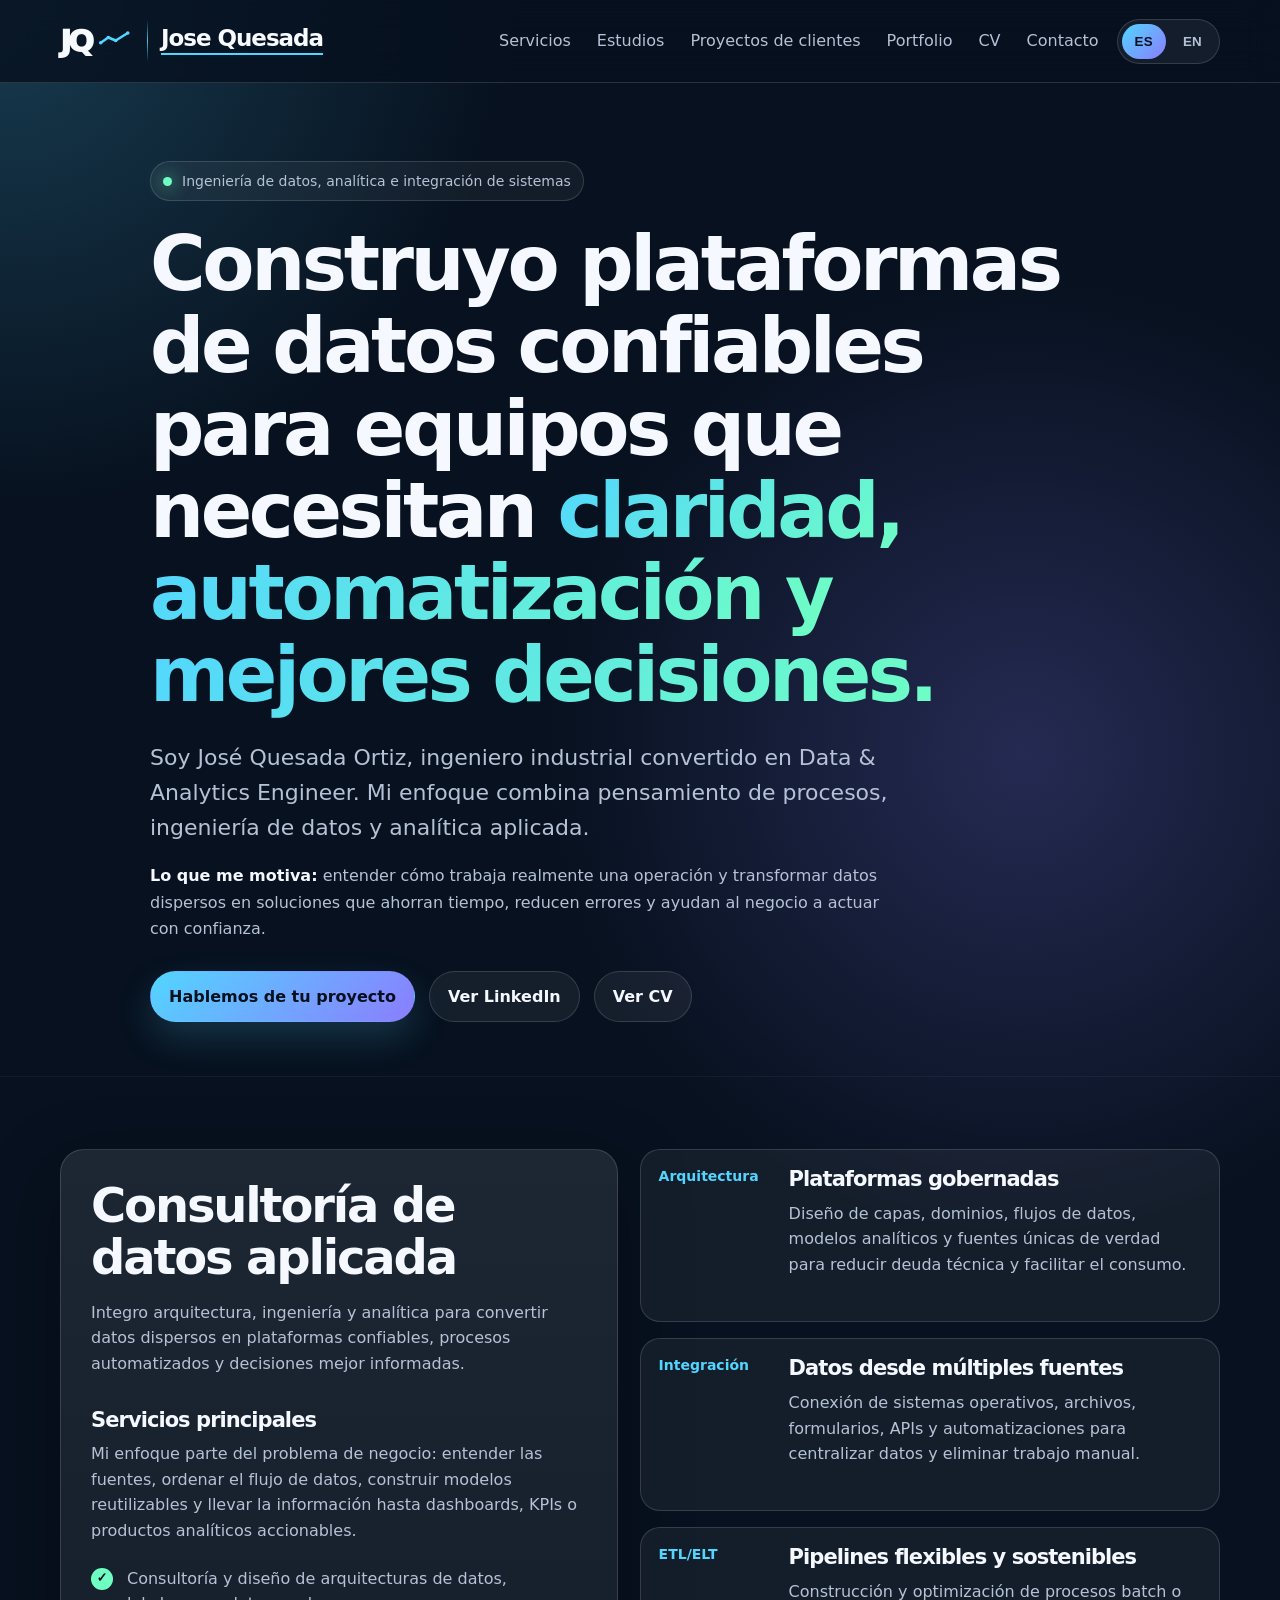
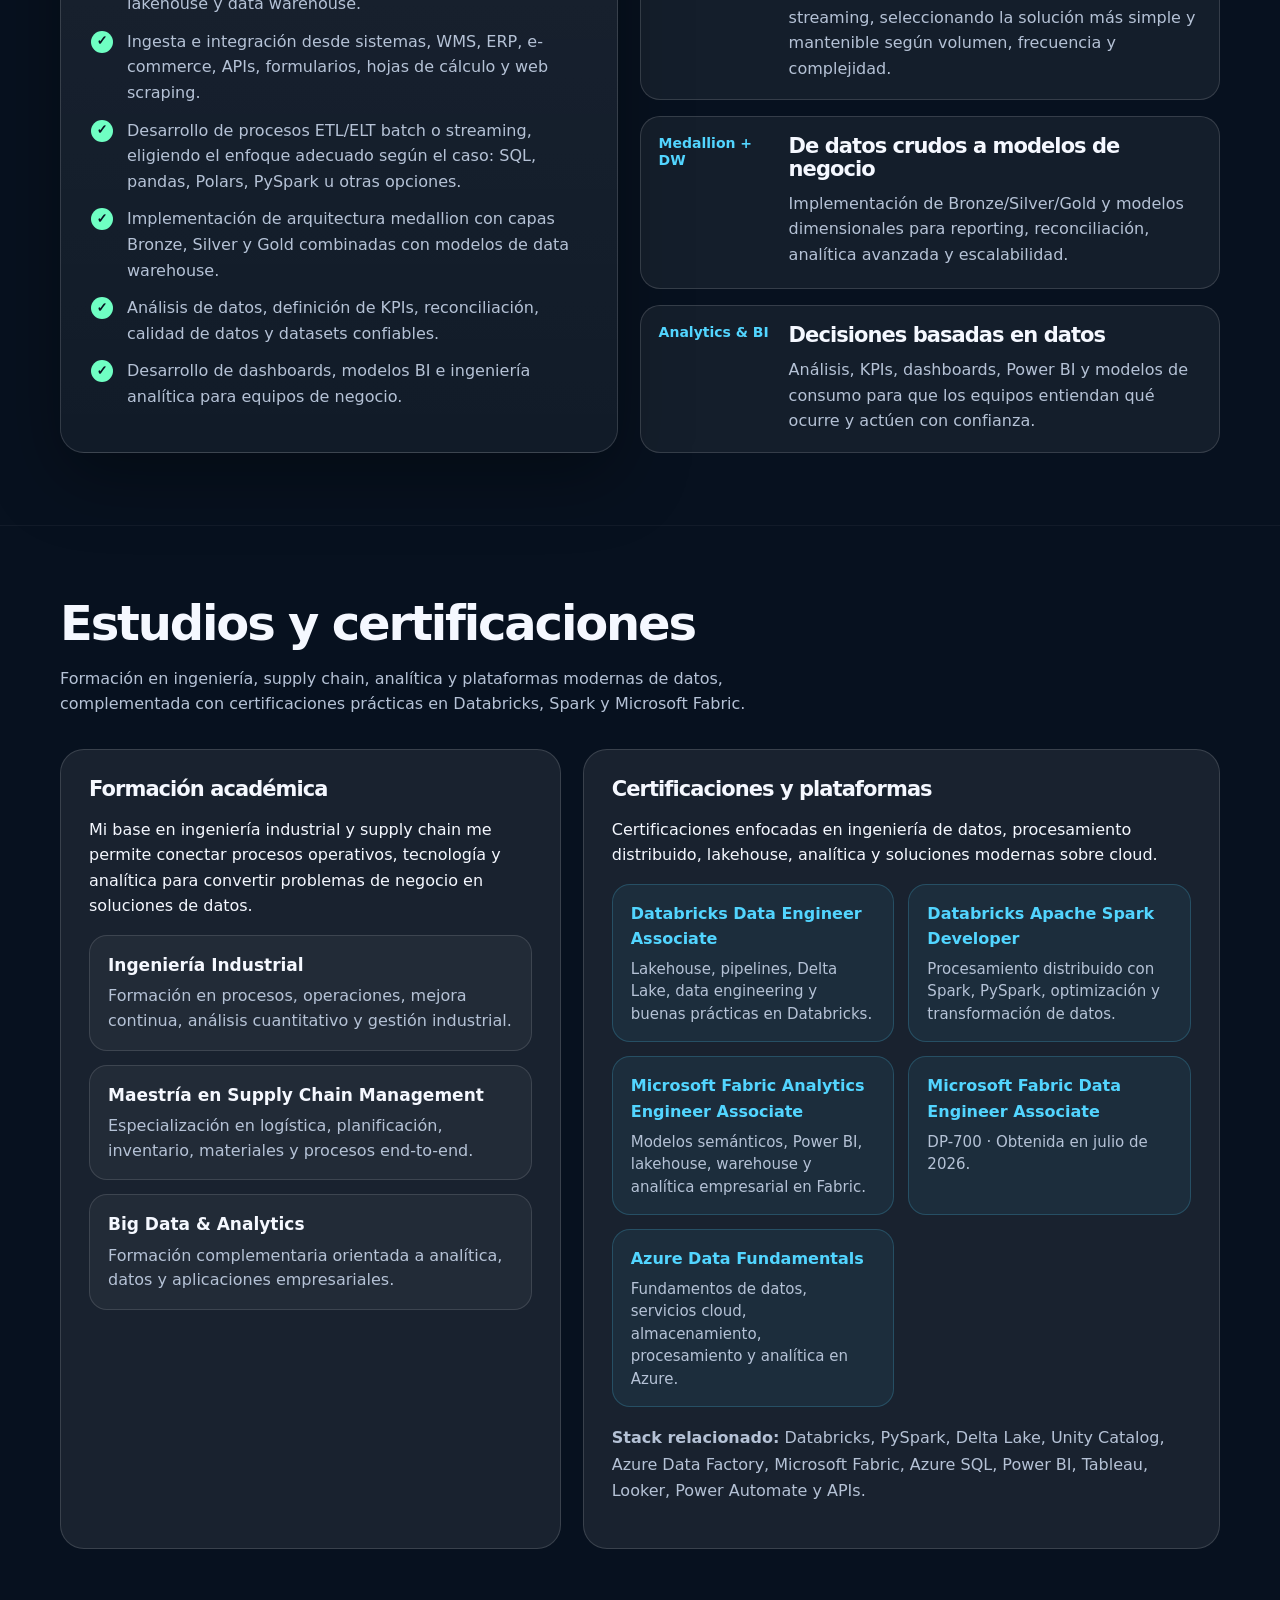
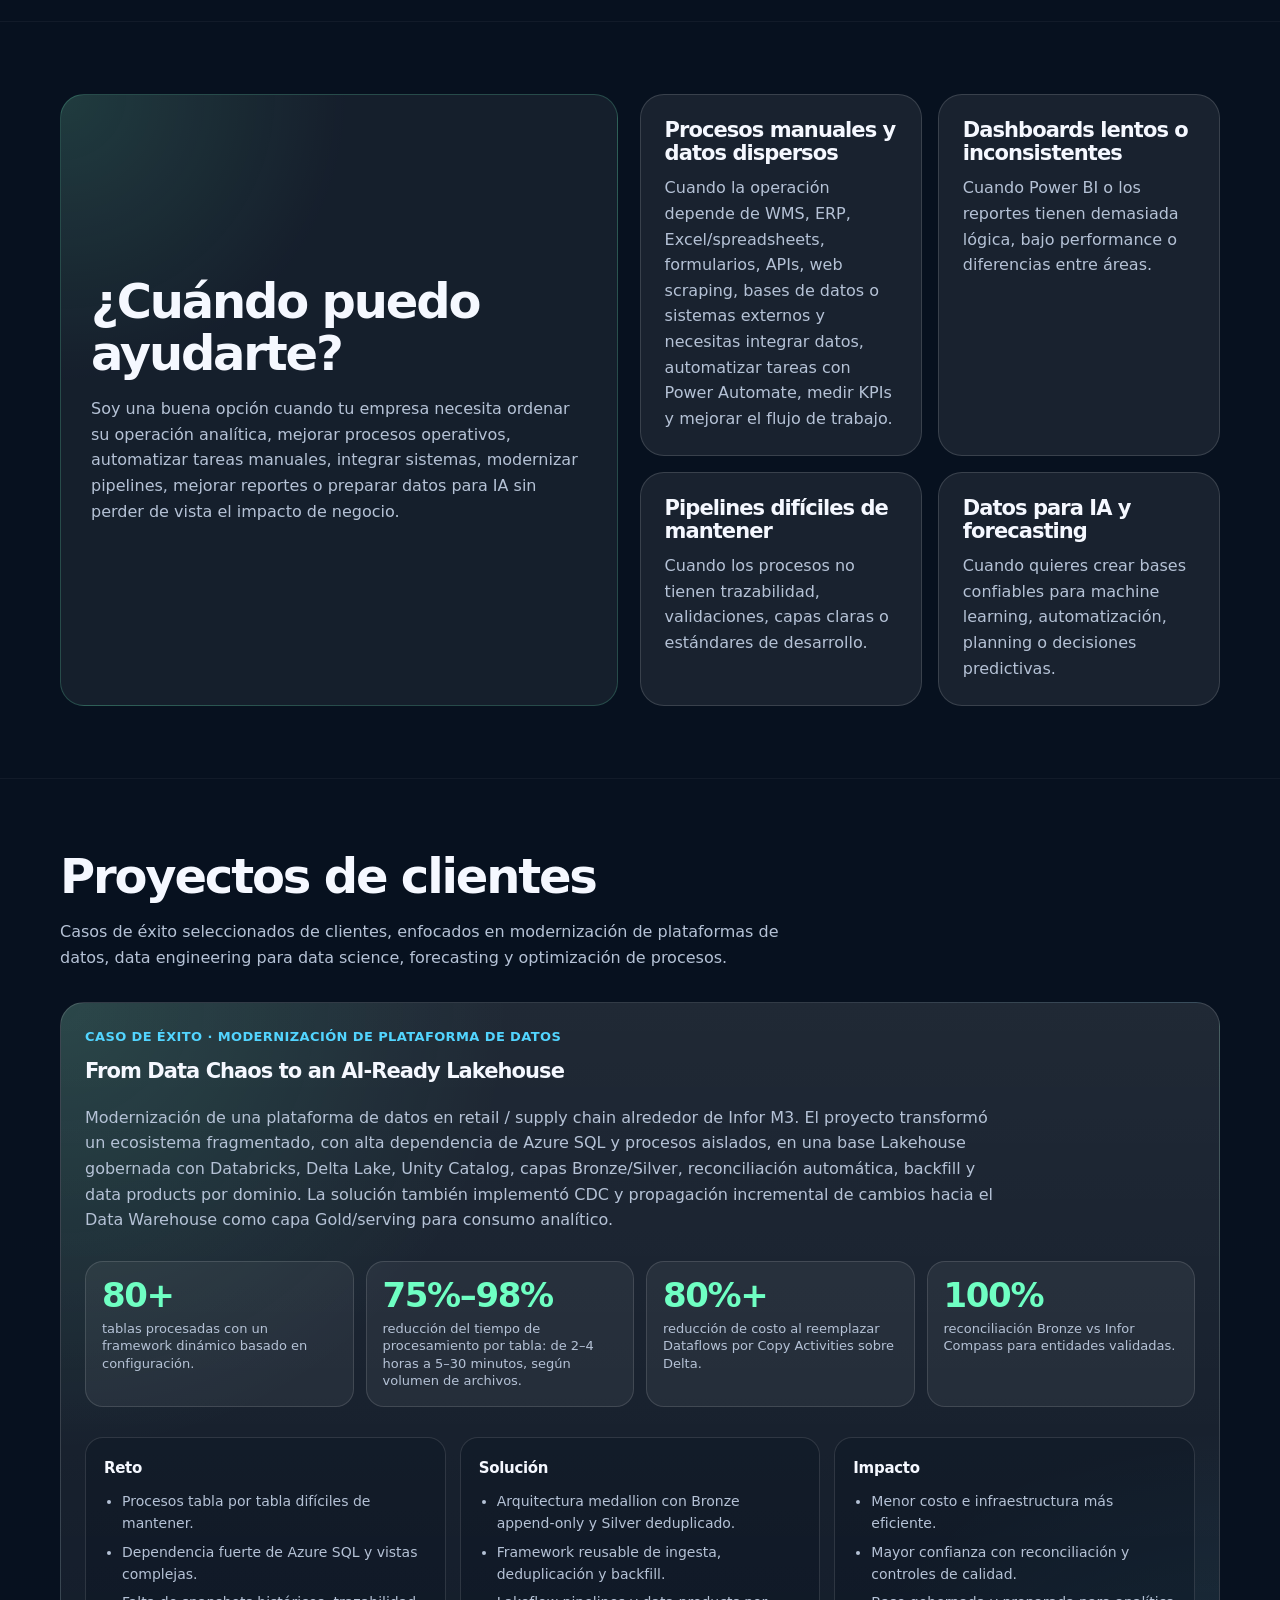
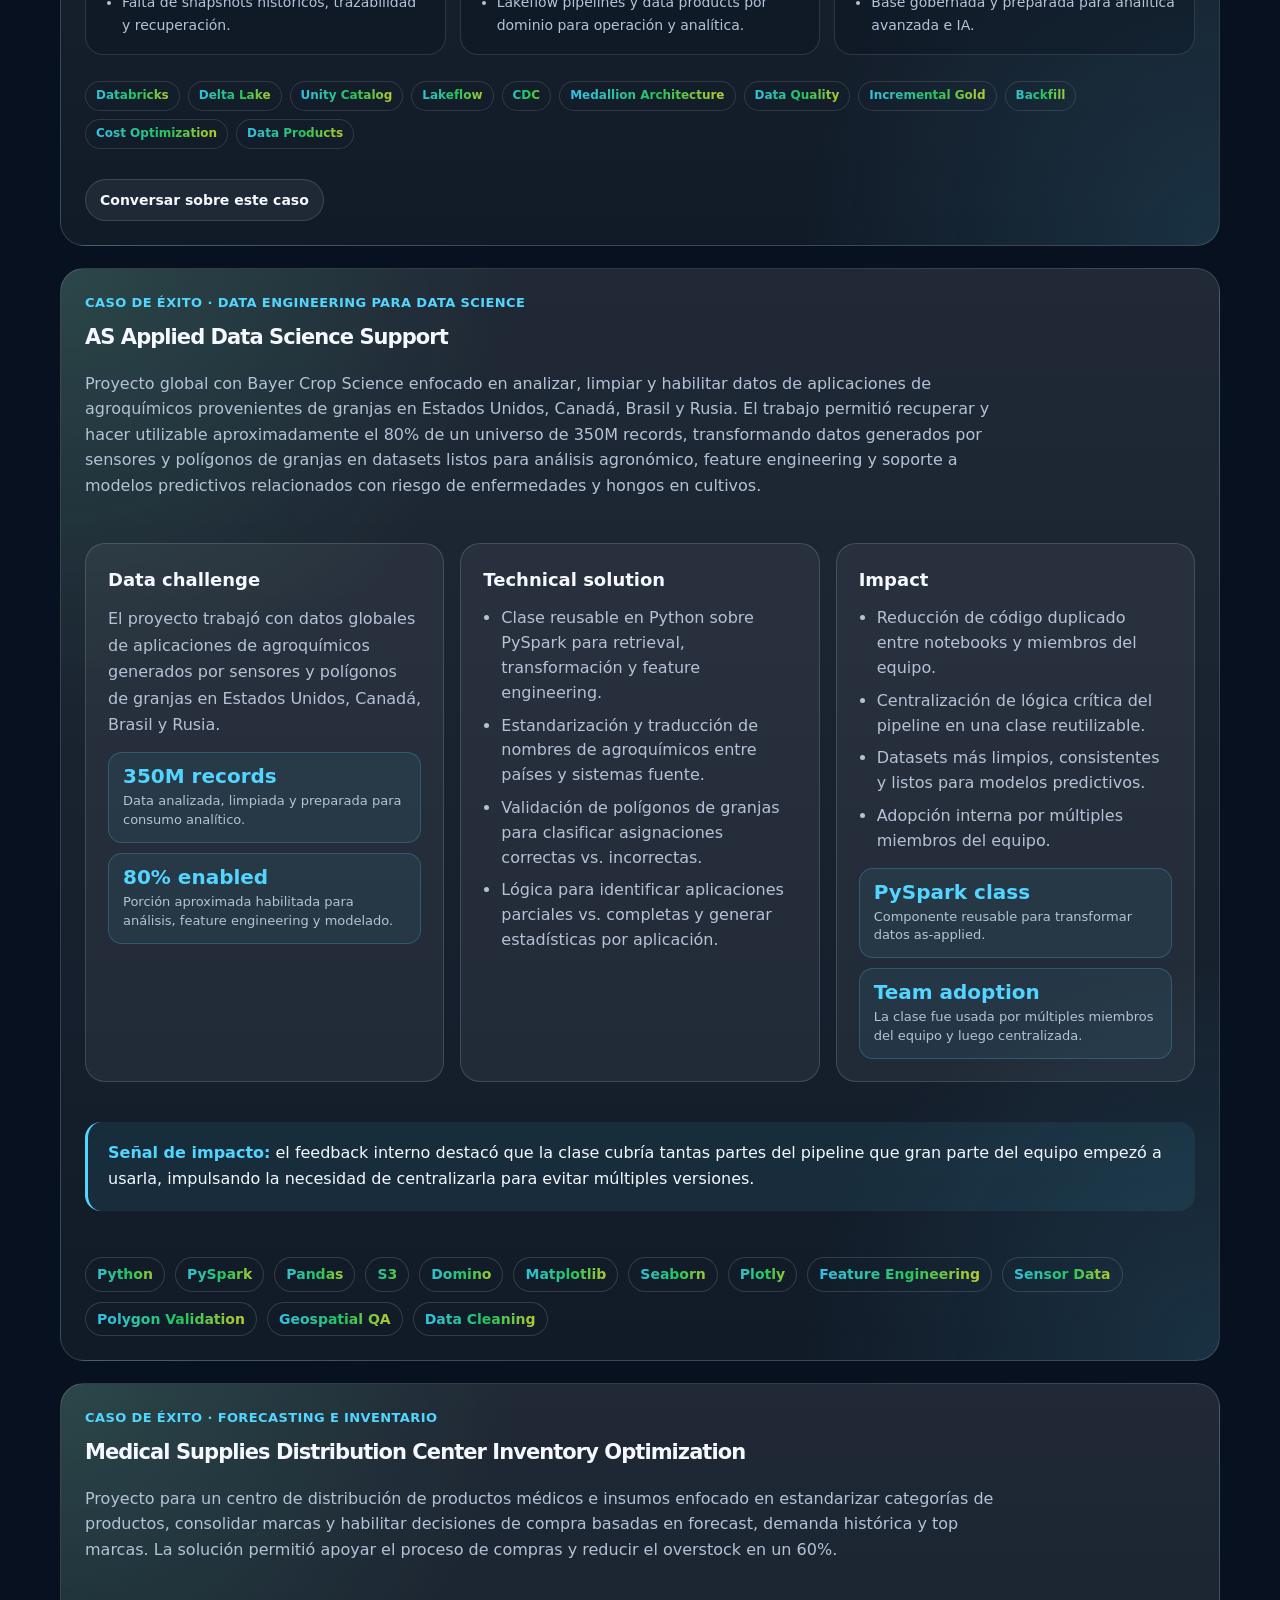
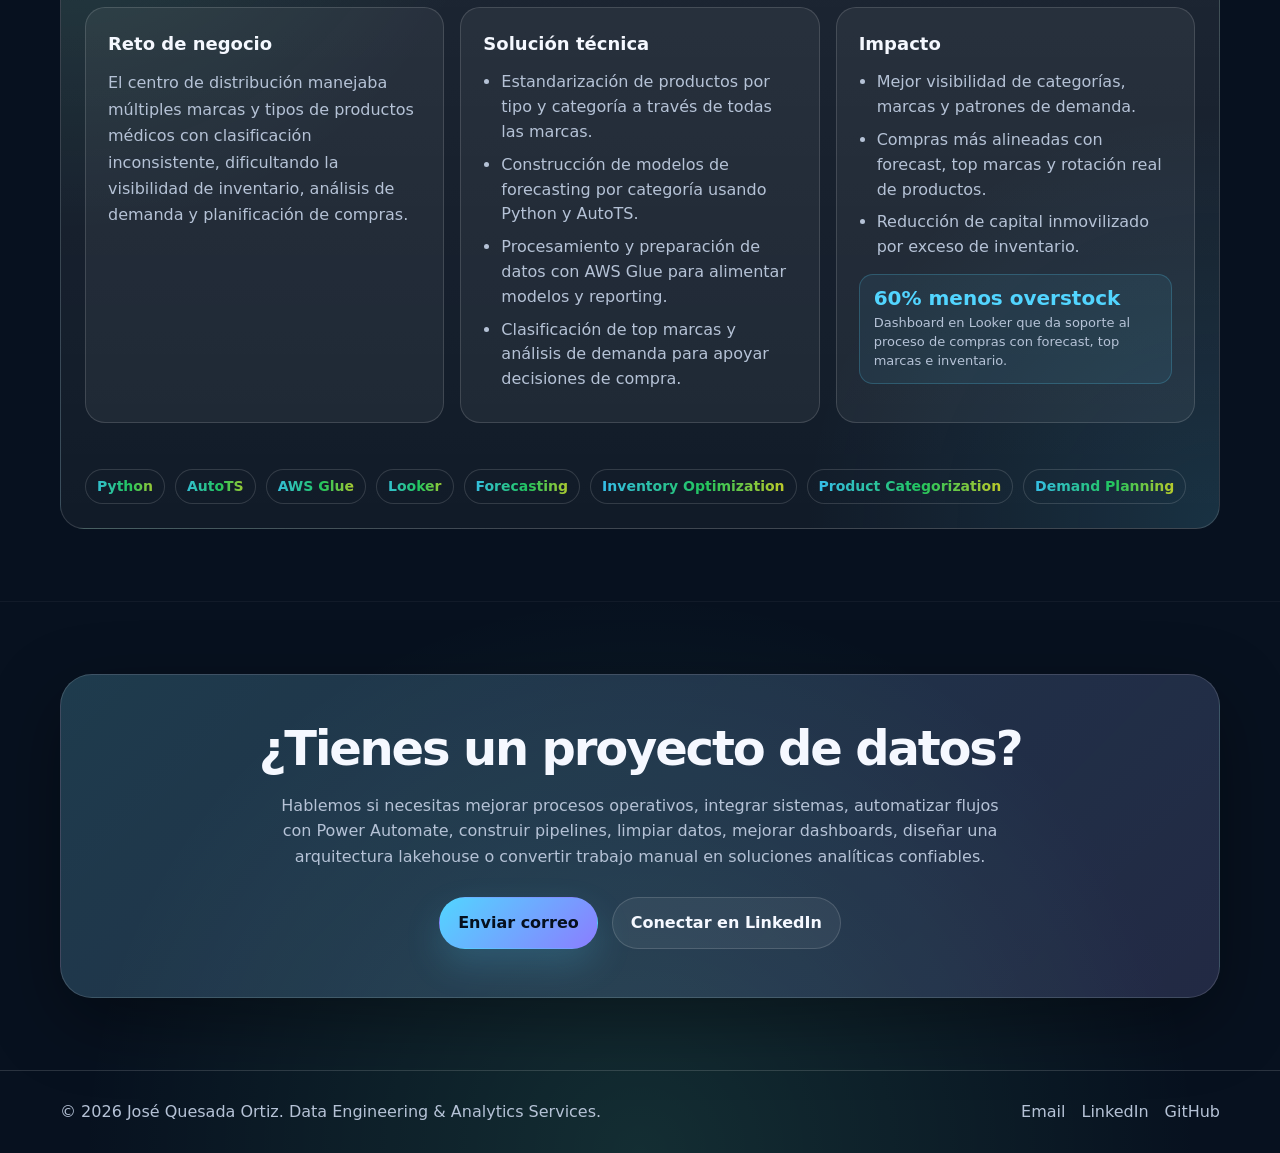
==== commit 0d1cadc5: "adding dp700" ====
--- a/index.html
+++ b/index.html
@@ -1344,6 +1344,10 @@
 <span>Modelos semánticos, Power BI, lakehouse, warehouse y analítica empresarial en Fabric.</span>
 </div>
 <div class="cert-card">
+<strong>Microsoft Fabric Data Engineer Associate</strong>
+<span>DP-700 · Obtenida en julio de 2026.</span>
+</div>
+<div class="cert-card">
 <strong>Azure Data Fundamentals</strong>
 <span>Fundamentos de datos, servicios cloud, almacenamiento, procesamiento y analítica en Azure.</span>
 </div>
@@ -1580,6 +1584,10 @@
 <div class="cert-card">
 <strong>Microsoft Fabric Analytics Engineer Associate</strong>
 <span>Semantic models, Power BI, lakehouse, warehouse and enterprise analytics in Fabric.</span>
+</div>
+<div class="cert-card">
+<strong>Microsoft Fabric Data Engineer Associate</strong>
+<span>DP-700 · Earned July 2026.</span>
 </div>
 <div class="cert-card">
 <strong>Azure Data Fundamentals</strong>
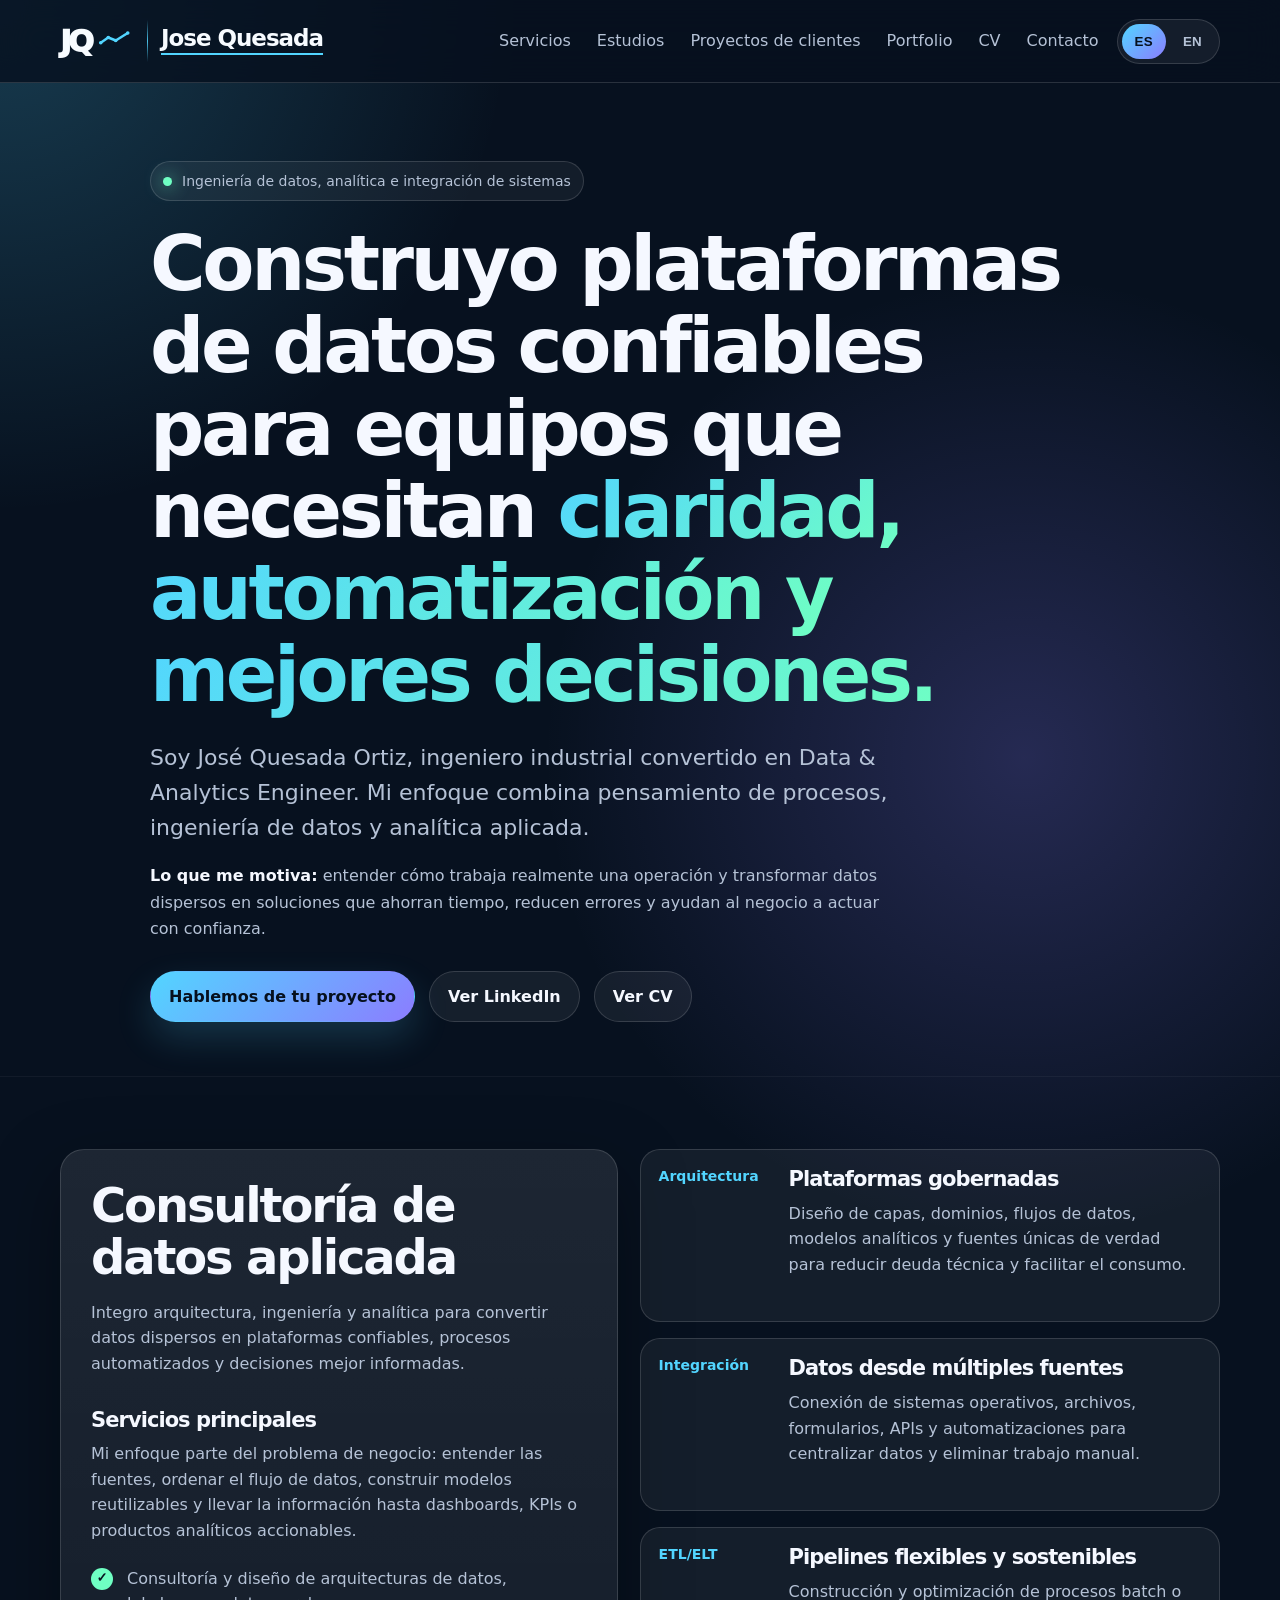
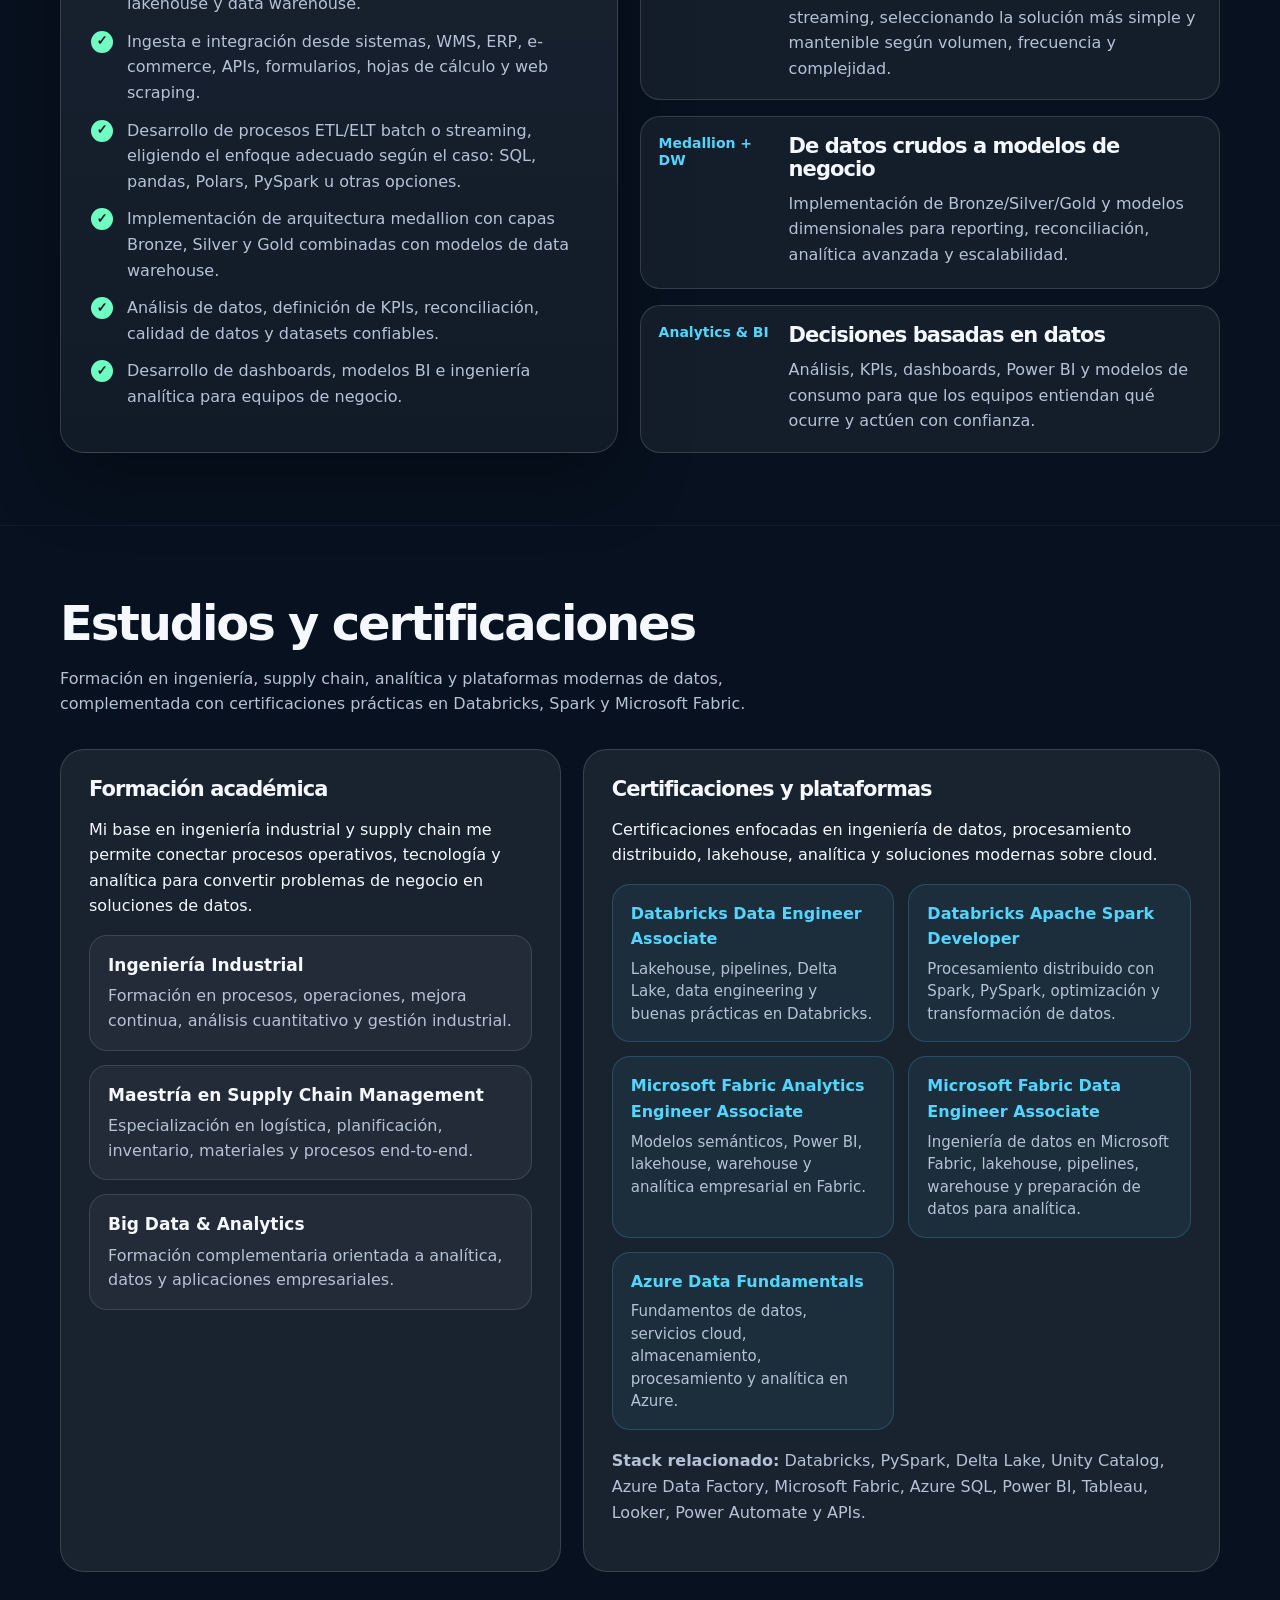
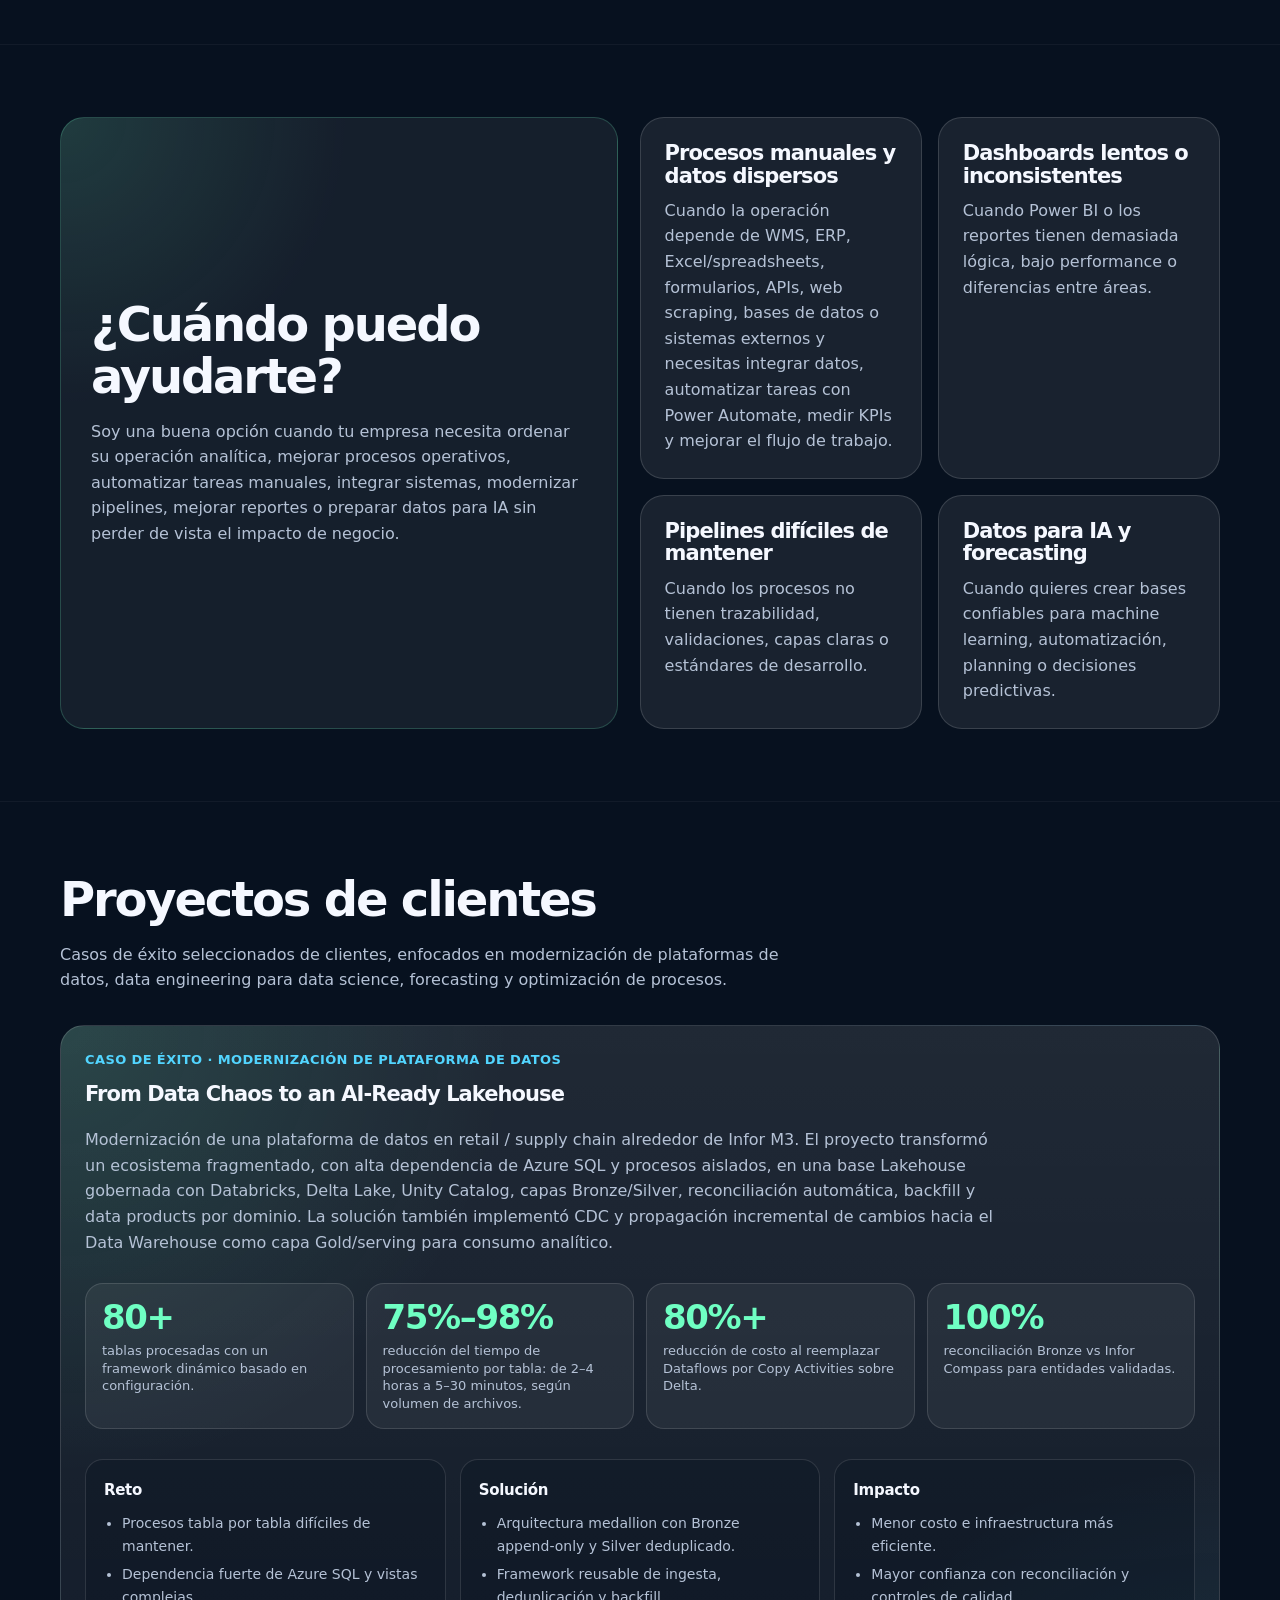
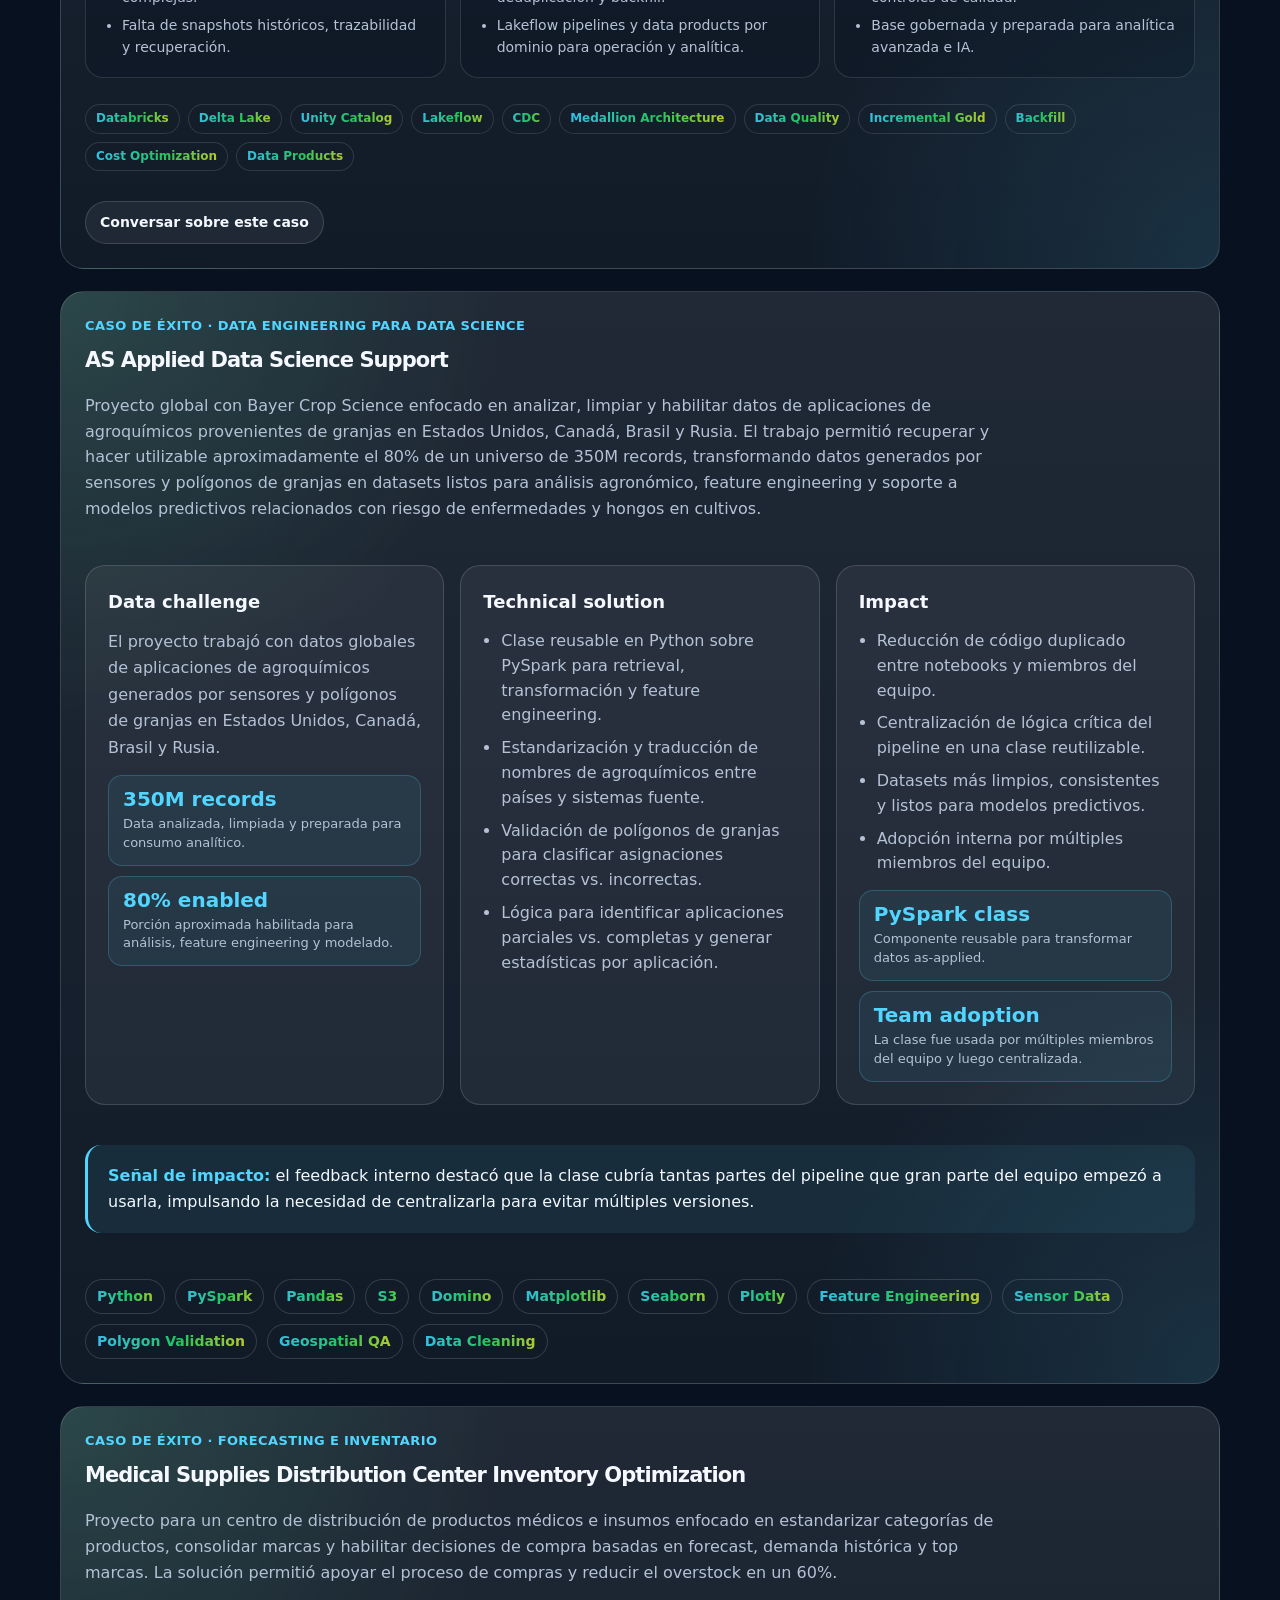
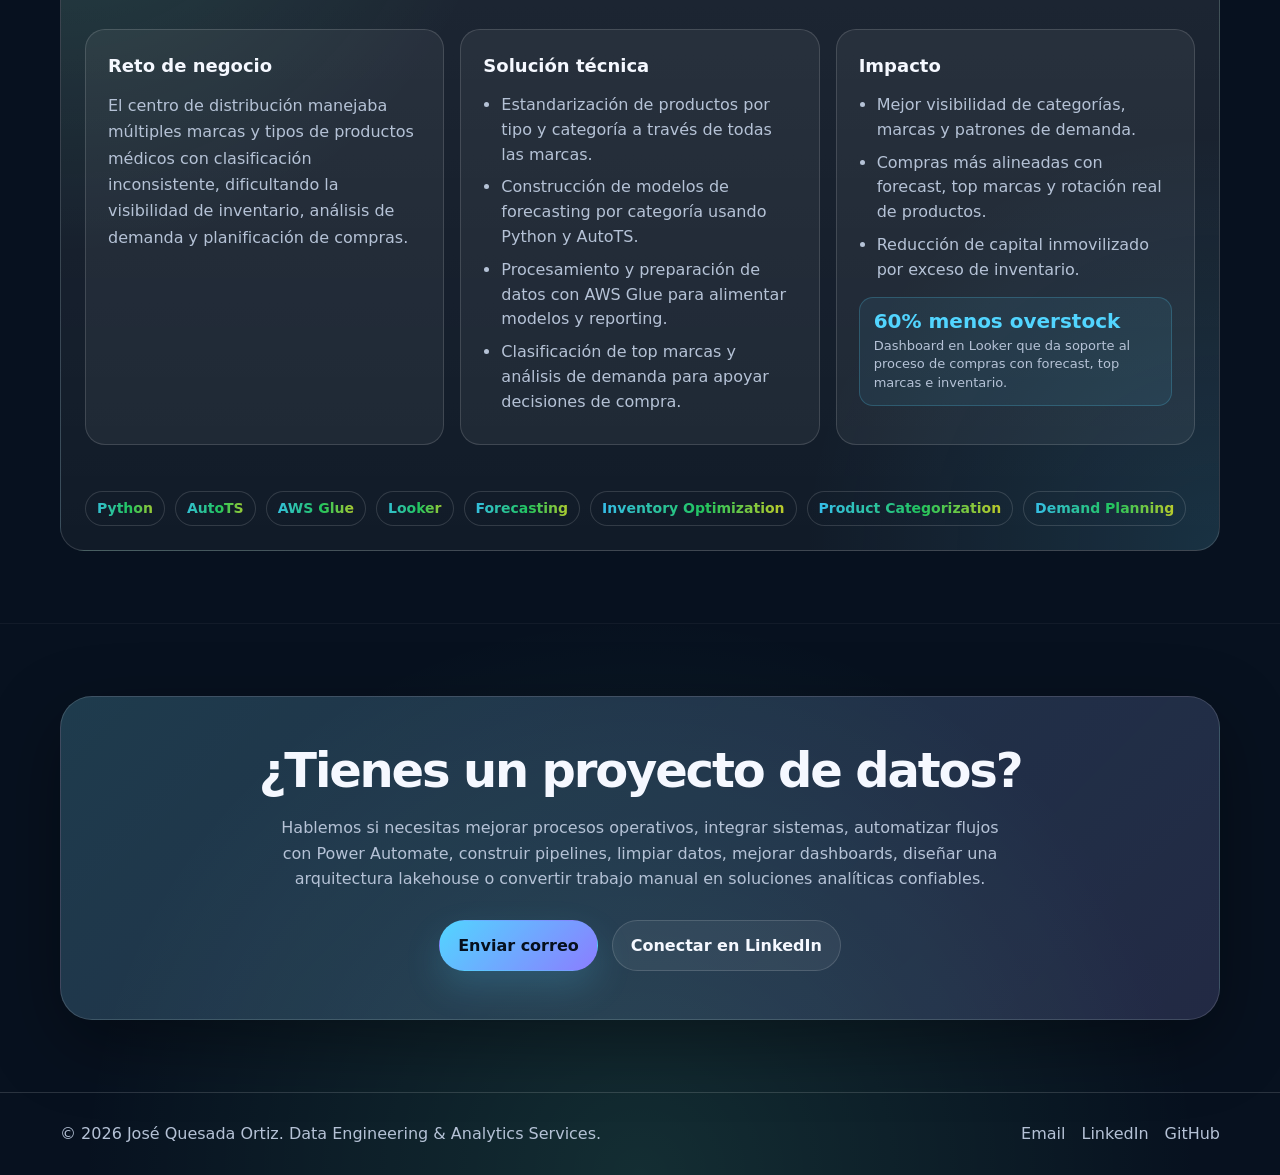
==== commit 595c5c76: "updatin dp 700" ====
--- a/index.html
+++ b/index.html
@@ -1345,7 +1345,7 @@
 </div>
 <div class="cert-card">
 <strong>Microsoft Fabric Data Engineer Associate</strong>
-<span>DP-700 · Obtenida en julio de 2026.</span>
+<span>Ingeniería de datos en Microsoft Fabric, lakehouse, pipelines, warehouse y preparación de datos para analítica.</span>
 </div>
 <div class="cert-card">
 <strong>Azure Data Fundamentals</strong>
@@ -1587,7 +1587,7 @@
 </div>
 <div class="cert-card">
 <strong>Microsoft Fabric Data Engineer Associate</strong>
-<span>DP-700 · Earned July 2026.</span>
+<span>Data engineering in Microsoft Fabric, lakehouse, pipelines, warehouse and data preparation for analytics.</span>
 </div>
 <div class="cert-card">
 <strong>Azure Data Fundamentals</strong>
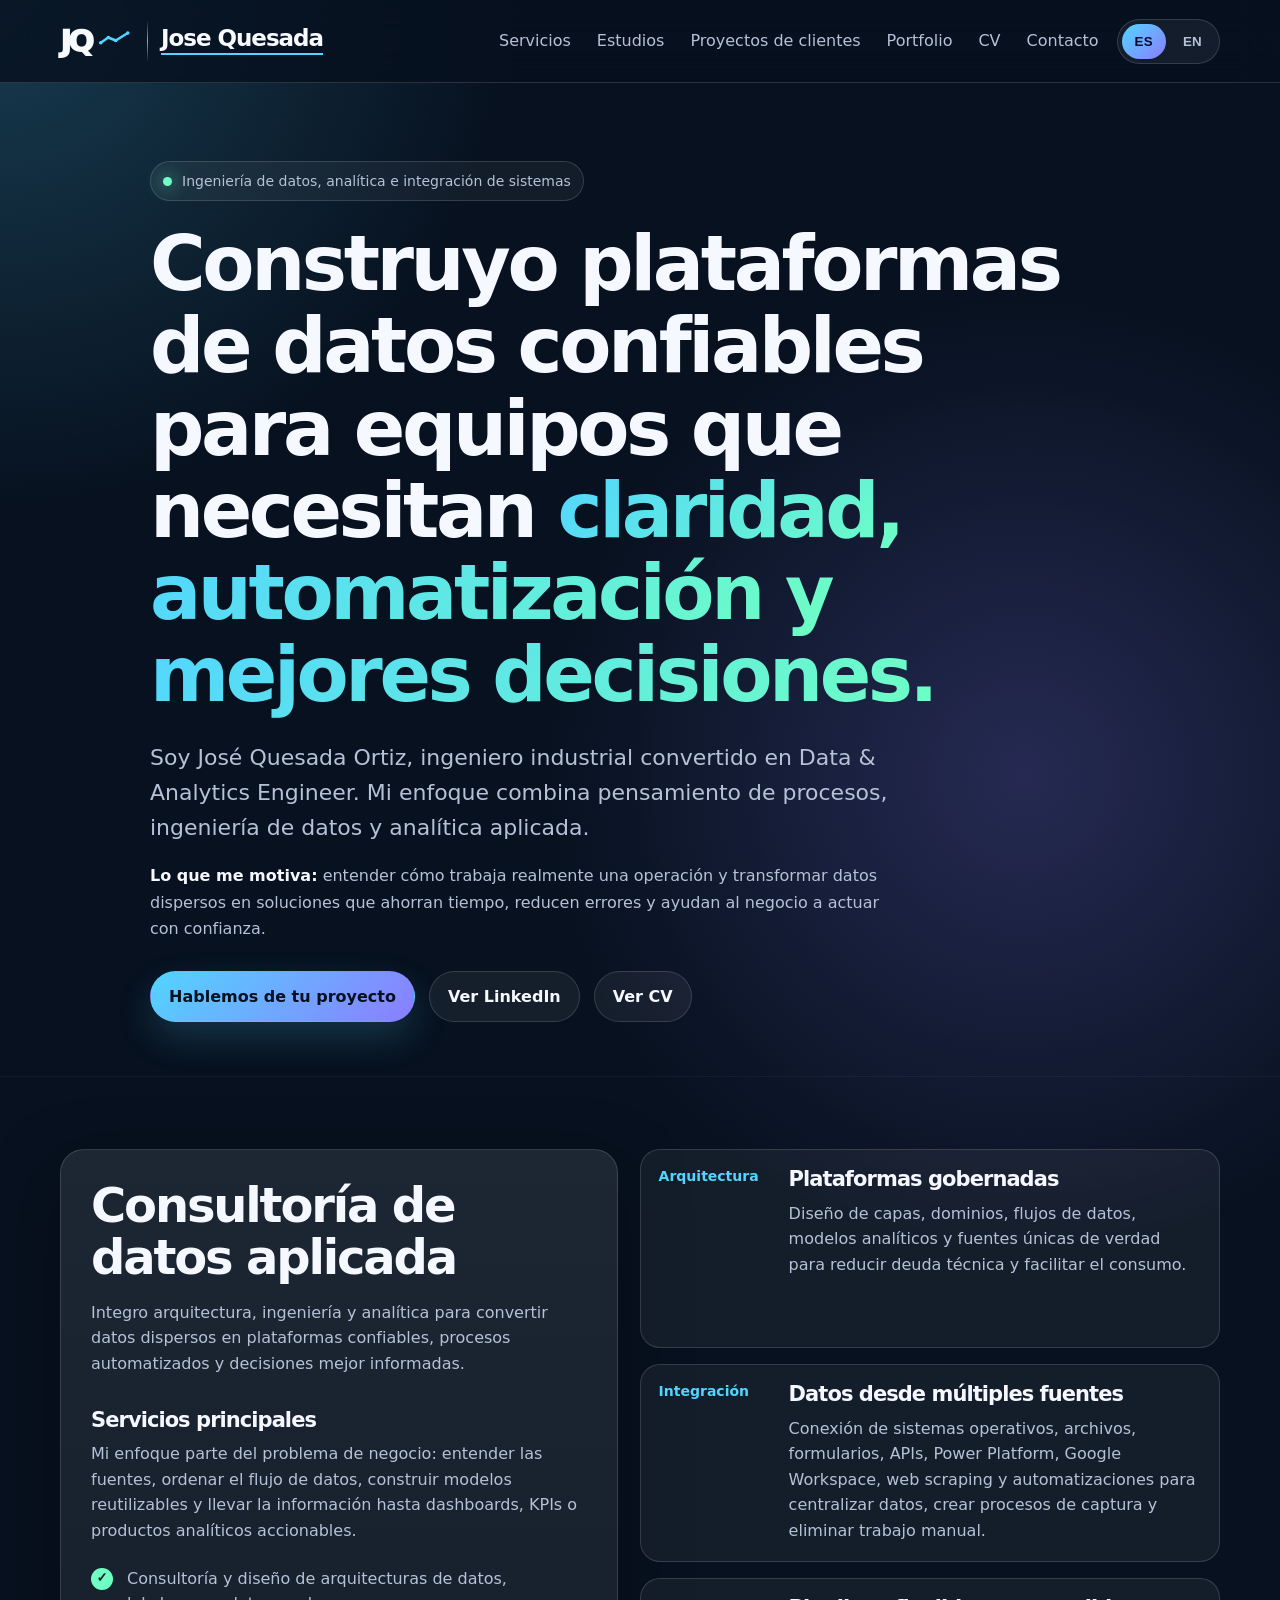
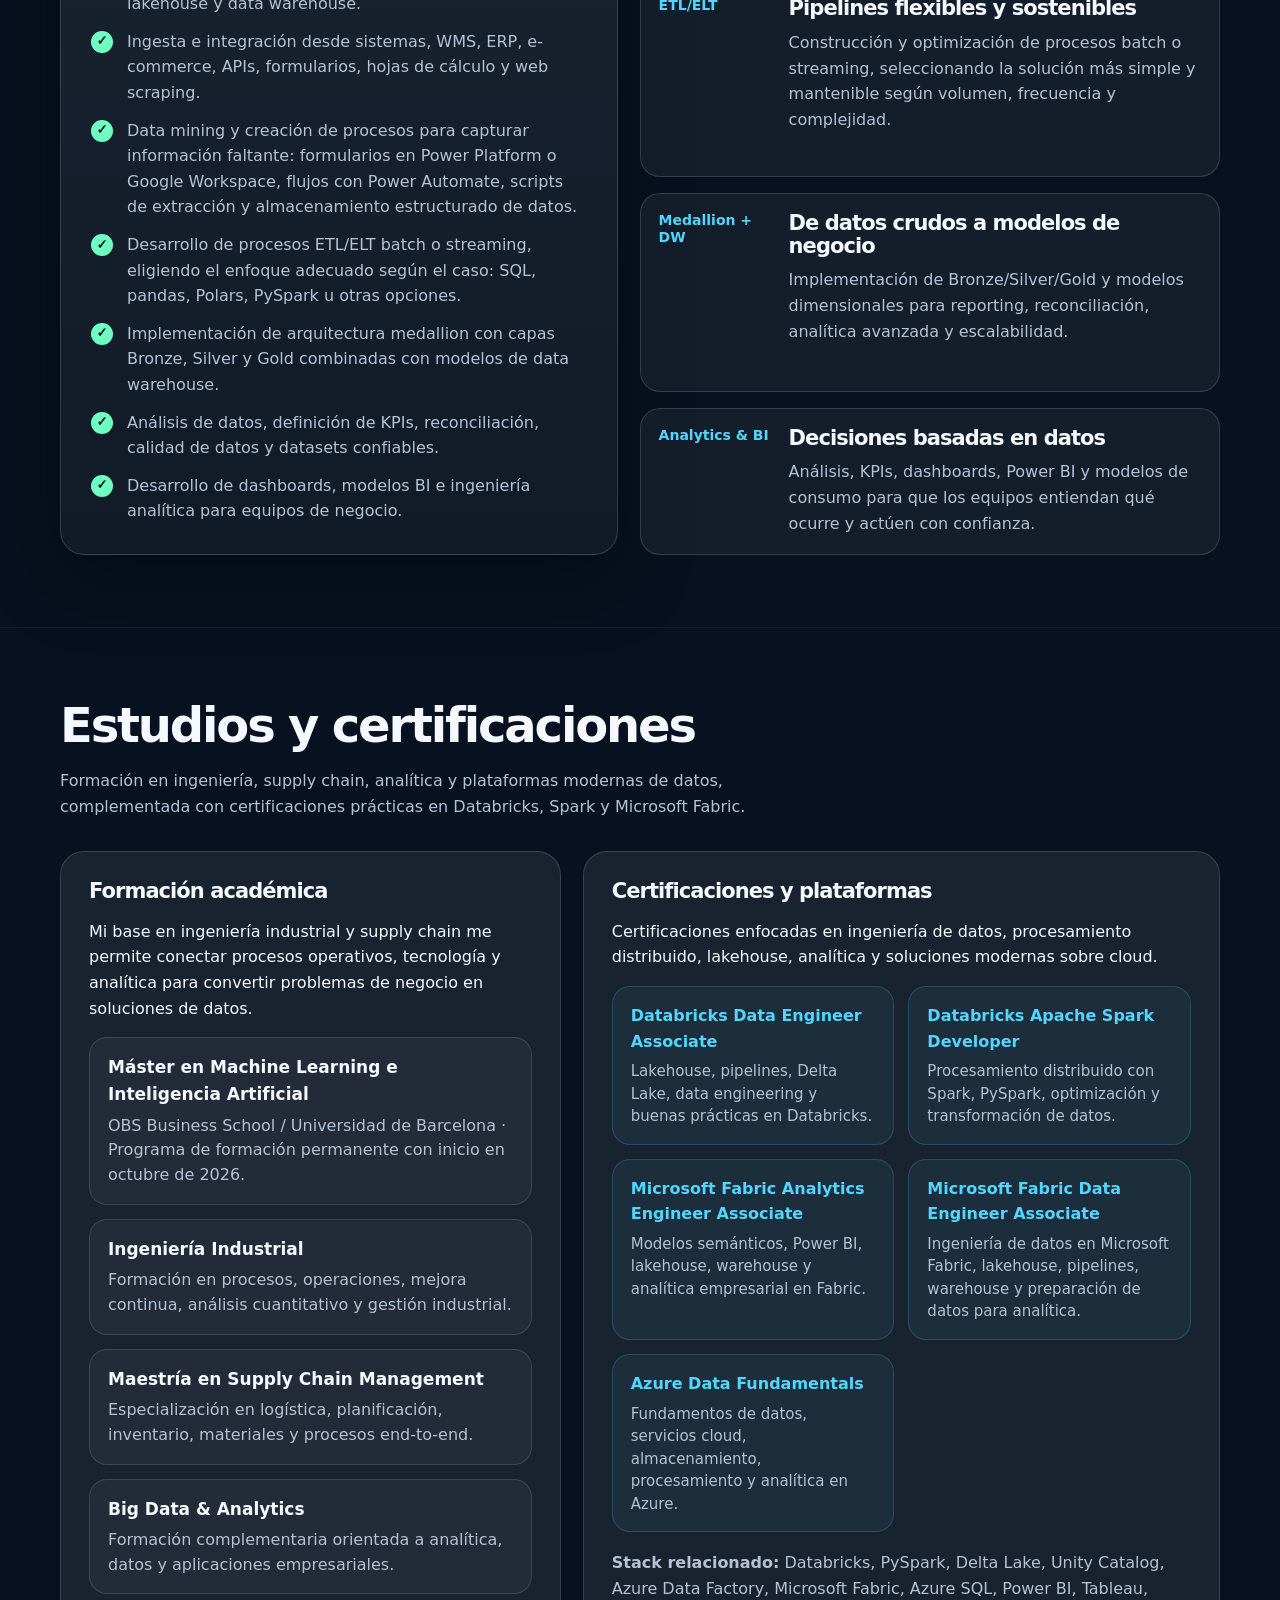
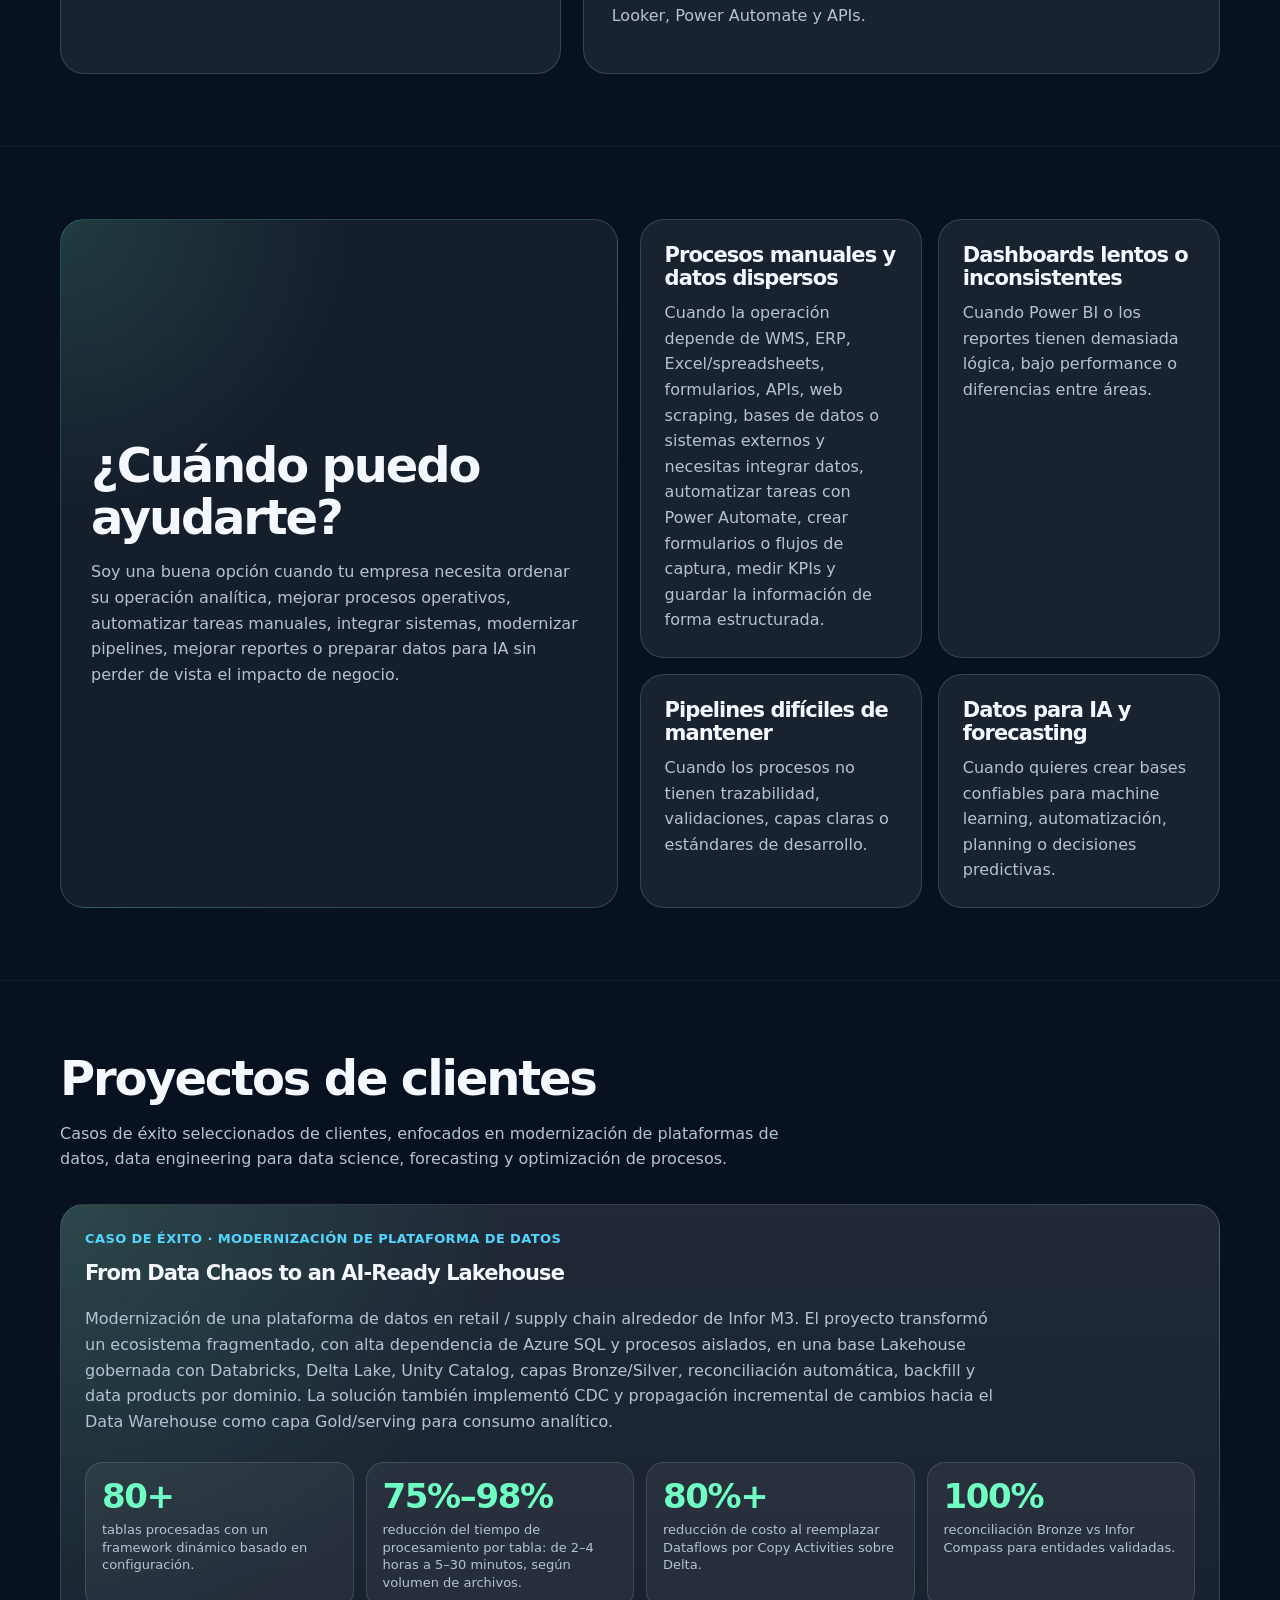
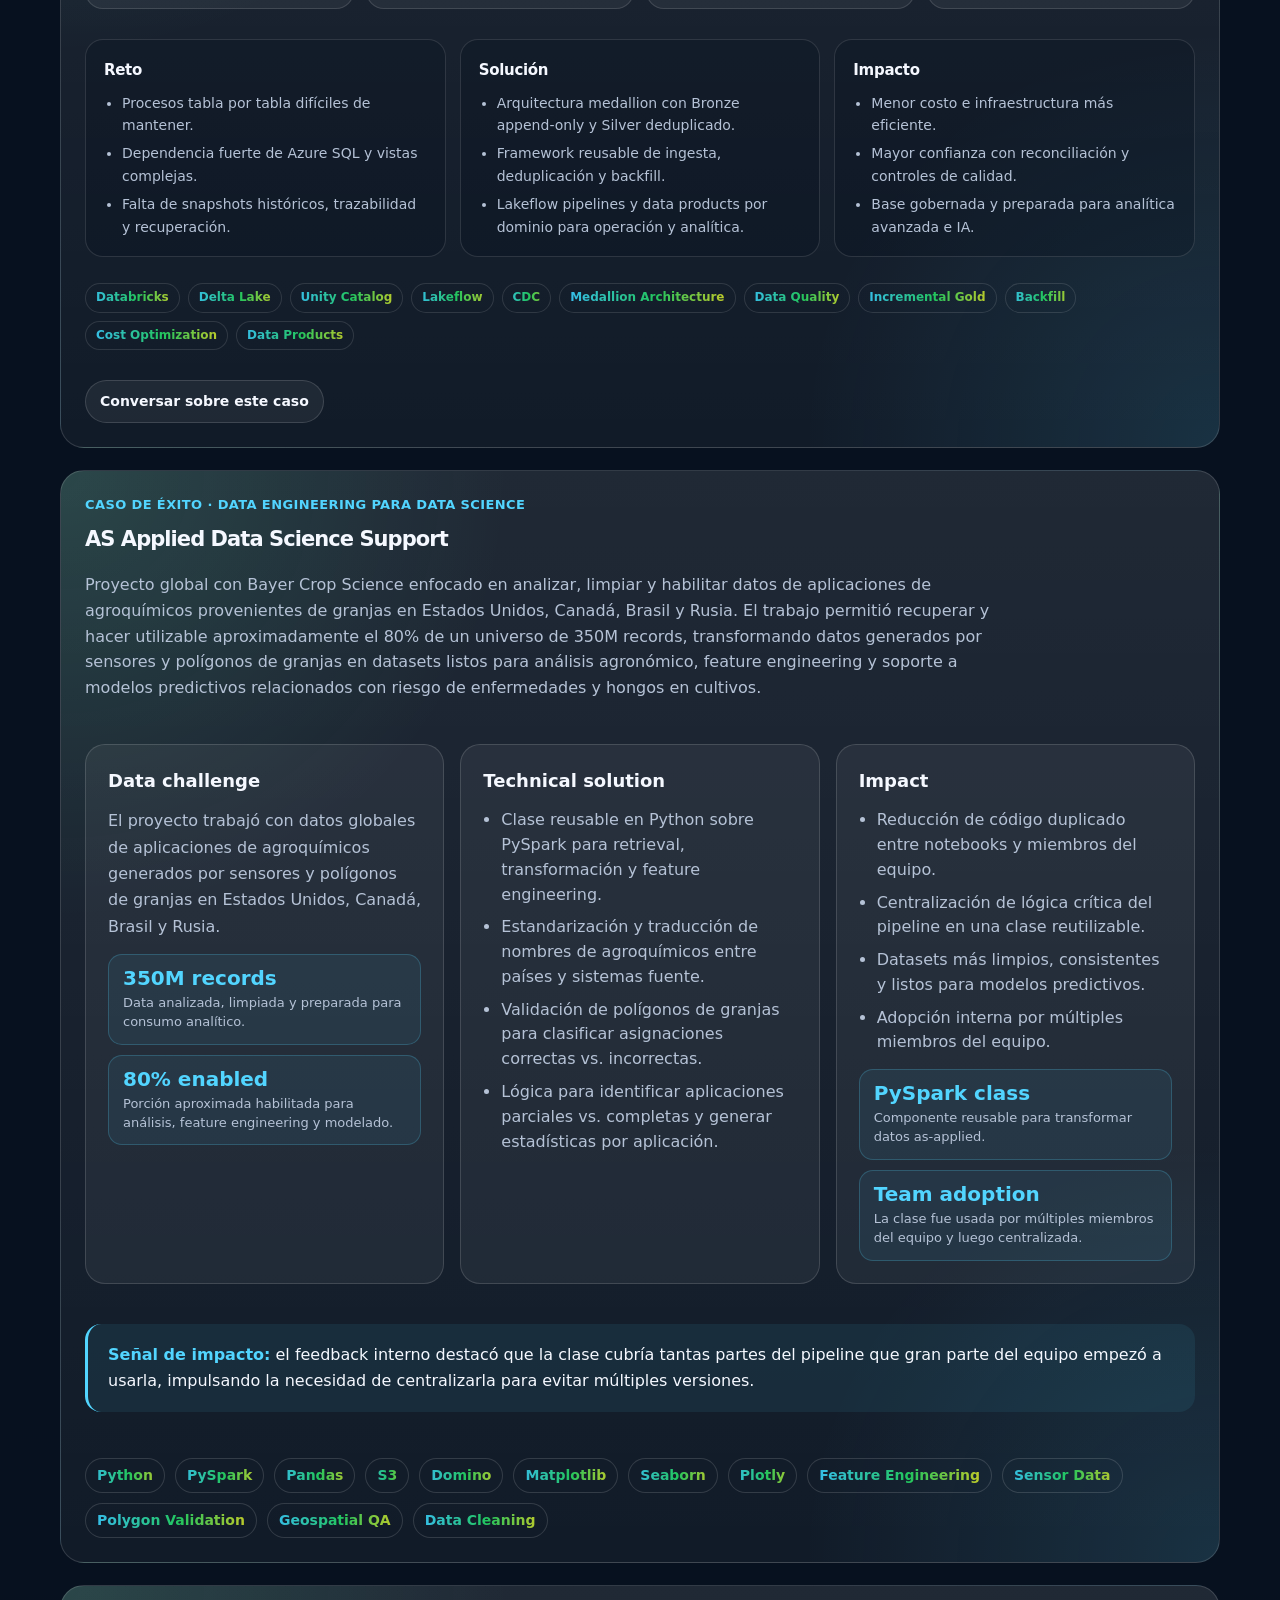
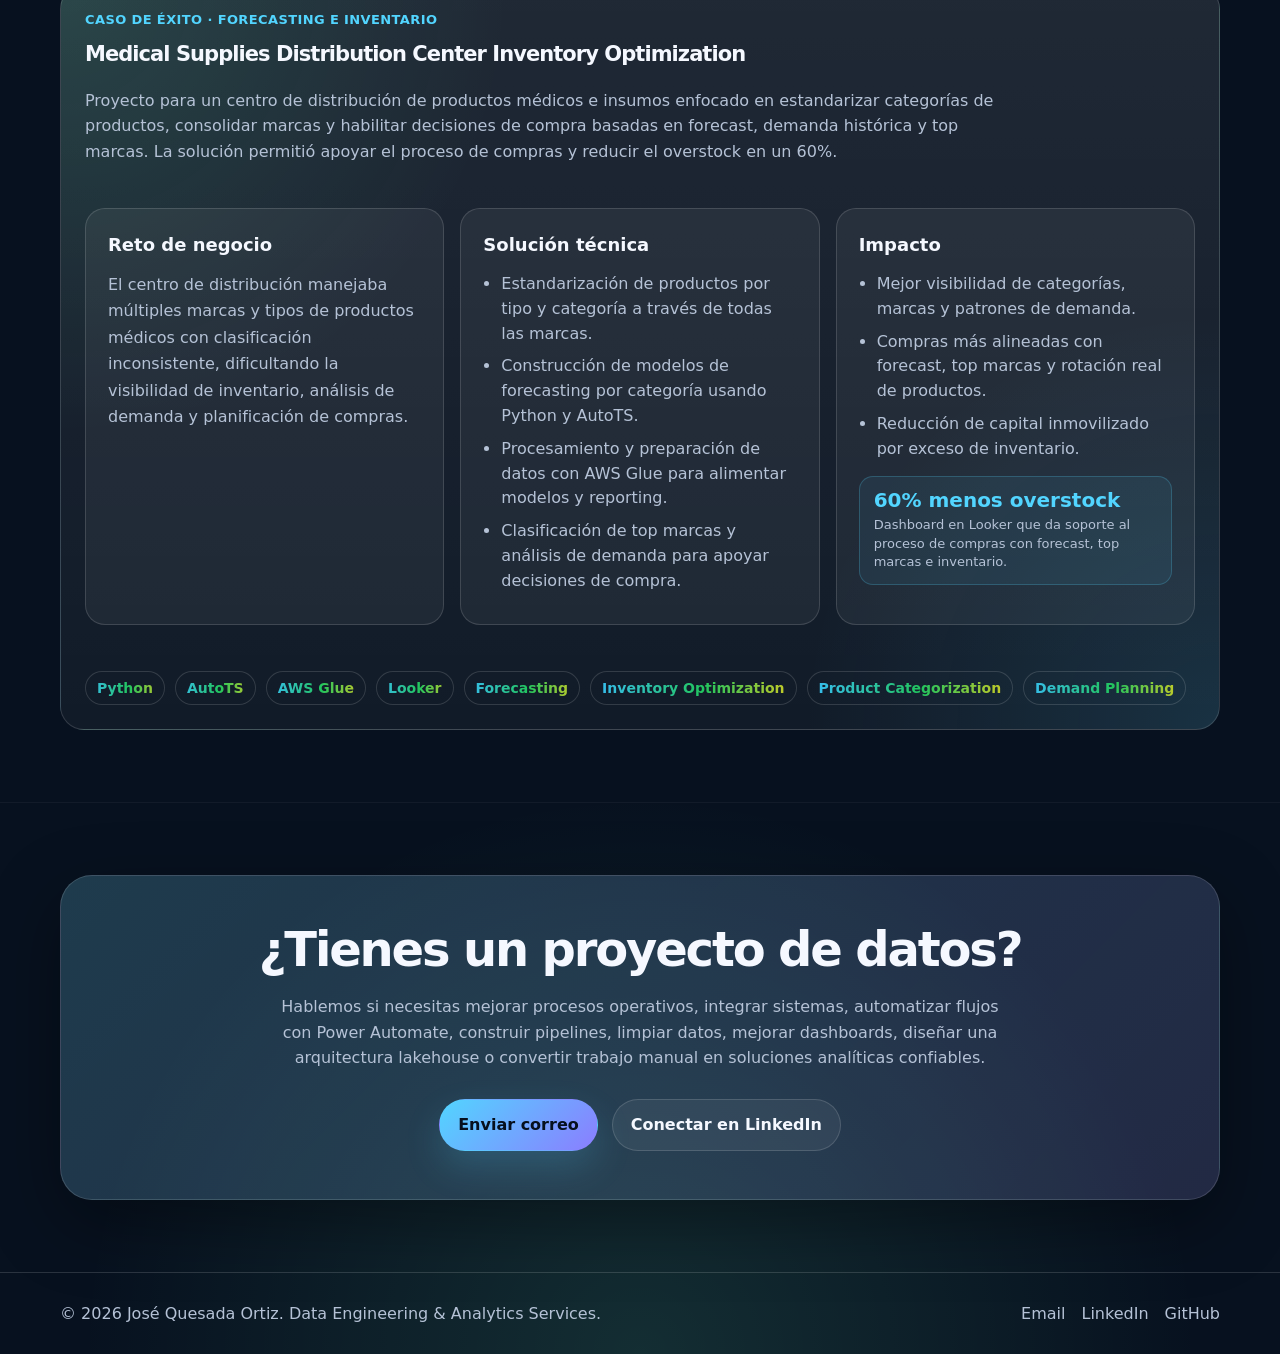
==== commit 0187bf21: "Enhance meta tags and update content in index.html Updated the description meta tag and added new co" ====
--- a/index.html
+++ b/index.html
@@ -5,7 +5,7 @@
 <meta charset="utf-8"/>
 <meta content="width=device-width, initial-scale=1.0" name="viewport"/>
 <title>José Quesada Ortiz | Data Engineering &amp; Analytics Services</title>
-<meta content="Bilingual landing page for José Quesada Ortiz. Data architecture consulting, data ingestion and integration, ETL/ELT pipelines, SQL, pandas, Polars, medallion architecture, data warehouse implementation, data analysis, analytics engineering, dashboards, Databricks, Azure, Microsoft Fabric, Power BI, Power Automate, WMS, ERP, web scraping, spreadsheets, forms, APIs, curated GitHub projects, embedded analytics dashboards and a professional data platform modernization success case." name="description"/>
+<meta content="Bilingual landing page for José Quesada Ortiz. Data architecture consulting, data ingestion and integration, ETL/ELT pipelines, SQL, pandas, Polars, medallion architecture, data warehouse implementation, data analysis, analytics engineering, dashboards, Databricks, Azure, Microsoft Fabric, Power BI, Power Automate, Power Platform, Google Workspace, WMS, ERP, web scraping, spreadsheets, forms, APIs, data mining, curated GitHub projects, embedded analytics dashboards and a professional data platform modernization success case." name="description"/>
 <meta content="José Quesada Ortiz" name="author"/>
 <link href="assets/favicon.svg" rel="icon" type="image/svg+xml"/>
 <style>
@@ -1285,6 +1285,7 @@
 <ul class="list">
 <li><span class="check">✓</span><span>Consultoría y diseño de arquitecturas de datos, lakehouse y data warehouse.</span></li>
 <li><span class="check">✓</span><span>Ingesta e integración desde sistemas, WMS, ERP, e-commerce, APIs, formularios, hojas de cálculo y web scraping.</span></li>
+<li><span class="check">✓</span><span>Data mining y creación de procesos para capturar información faltante: formularios en Power Platform o Google Workspace, flujos con Power Automate, scripts de extracción y almacenamiento estructurado de datos.</span></li>
 <li><span class="check">✓</span><span>Desarrollo de procesos ETL/ELT batch o streaming, eligiendo el enfoque adecuado según el caso: SQL, pandas, Polars, PySpark u otras opciones.</span></li>
 <li><span class="check">✓</span><span>Implementación de arquitectura medallion con capas Bronze, Silver y Gold combinadas con modelos de data warehouse.</span></li>
 <li><span class="check">✓</span><span>Análisis de datos, definición de KPIs, reconciliación, calidad de datos y datasets confiables.</span></li>
@@ -1293,7 +1294,7 @@
 </div>
 <div class="timeline service-timeline">
 <div class="timeline-item"><div class="timeline-date">Arquitectura</div><div><h3>Plataformas gobernadas</h3><p>Diseño de capas, dominios, flujos de datos, modelos analíticos y fuentes únicas de verdad para reducir deuda técnica y facilitar el consumo.</p></div></div>
-<div class="timeline-item"><div class="timeline-date">Integración</div><div><h3>Datos desde múltiples fuentes</h3><p>Conexión de sistemas operativos, archivos, formularios, APIs y automatizaciones para centralizar datos y eliminar trabajo manual.</p></div></div>
+<div class="timeline-item"><div class="timeline-date">Integración</div><div><h3>Datos desde múltiples fuentes</h3><p>Conexión de sistemas operativos, archivos, formularios, APIs, Power Platform, Google Workspace, web scraping y automatizaciones para centralizar datos, crear procesos de captura y eliminar trabajo manual.</p></div></div>
 <div class="timeline-item"><div class="timeline-date">ETL/ELT</div><div><h3>Pipelines flexibles y sostenibles</h3><p>Construcción y optimización de procesos batch o streaming, seleccionando la solución más simple y mantenible según volumen, frecuencia y complejidad.</p></div></div>
 <div class="timeline-item"><div class="timeline-date">Medallion + DW</div><div><h3>De datos crudos a modelos de negocio</h3><p>Implementación de Bronze/Silver/Gold y modelos dimensionales para reporting, reconciliación, analítica avanzada y escalabilidad.</p></div></div>
 <div class="timeline-item"><div class="timeline-date">Analytics &amp; BI</div><div><h3>Decisiones basadas en datos</h3><p>Análisis, KPIs, dashboards, Power BI y modelos de consumo para que los equipos entiendan qué ocurre y actúen con confianza.</p></div></div>
@@ -1314,6 +1315,10 @@
 <p>Mi base en ingeniería industrial y supply chain me permite conectar procesos operativos, tecnología y analítica para convertir problemas de negocio en soluciones de datos.</p>
 <div class="education-list">
 <div class="education-item">
+<strong>Máster en Machine Learning e Inteligencia Artificial</strong>
+<span>OBS Business School / Universidad de Barcelona · Programa de formación permanente con inicio en octubre de 2026.</span>
+</div>
+<div class="education-item">
 <strong>Ingeniería Industrial</strong>
 <span>Formación en procesos, operaciones, mejora continua, análisis cuantitativo y gestión industrial.</span>
 </div>
@@ -1364,7 +1369,7 @@
 <p class="muted">Soy una buena opción cuando tu empresa necesita ordenar su operación analítica, mejorar procesos operativos, automatizar tareas manuales, integrar sistemas, modernizar pipelines, mejorar reportes o preparar datos para IA sin perder de vista el impacto de negocio.</p>
 </div>
 <div class="service-fit">
-<div class="card"><h3>Procesos manuales y datos dispersos</h3><p>Cuando la operación depende de WMS, ERP, Excel/spreadsheets, formularios, APIs, web scraping, bases de datos o sistemas externos y necesitas integrar datos, automatizar tareas con Power Automate, medir KPIs y mejorar el flujo de trabajo.</p></div>
+<div class="card"><h3>Procesos manuales y datos dispersos</h3><p>Cuando la operación depende de WMS, ERP, Excel/spreadsheets, formularios, APIs, web scraping, bases de datos o sistemas externos y necesitas integrar datos, automatizar tareas con Power Automate, crear formularios o flujos de captura, medir KPIs y guardar la información de forma estructurada.</p></div>
 <div class="card"><h3>Dashboards lentos o inconsistentes</h3><p>Cuando Power BI o los reportes tienen demasiada lógica, bajo performance o diferencias entre áreas.</p></div>
 <div class="card"><h3>Pipelines difíciles de mantener</h3><p>Cuando los procesos no tienen trazabilidad, validaciones, capas claras o estándares de desarrollo.</p></div>
 <div class="card"><h3>Datos para IA y forecasting</h3><p>Cuando quieres crear bases confiables para machine learning, automatización, planning o decisiones predictivas.</p></div>
@@ -1527,6 +1532,7 @@
 <ul class="list">
 <li><span class="check">✓</span><span>Consulting and design for data architecture, lakehouse and data warehouse solutions.</span></li>
 <li><span class="check">✓</span><span>Data ingestion and integration from systems, WMS, ERP, e-commerce, APIs, forms, spreadsheets and web scraping.</span></li>
+<li><span class="check">✓</span><span>Data mining and process creation to capture missing information: forms with Power Platform or Google Workspace, Power Automate flows, extraction scripts and structured data storage.</span></li>
 <li><span class="check">✓</span><span>Batch or streaming ETL/ELT development, choosing the right approach for each case: SQL, pandas, Polars, PySpark or other fit-for-purpose options.</span></li>
 <li><span class="check">✓</span><span>Medallion architecture implementation with Bronze, Silver and Gold layers combined with data warehouse models.</span></li>
 <li><span class="check">✓</span><span>Data analysis, KPI definition, reconciliation, data quality and reliable datasets.</span></li>
@@ -1535,7 +1541,7 @@
 </div>
 <div class="timeline service-timeline">
 <div class="timeline-item"><div class="timeline-date">Architecture</div><div><h3>Governed platforms</h3><p>Design of layers, domains, data flows, analytical models and single sources of truth to reduce technical debt and simplify consumption.</p></div></div>
-<div class="timeline-item"><div class="timeline-date">Integration</div><div><h3>Data from multiple sources</h3><p>Connection of operational systems, files, forms, APIs and automation flows to centralize data and reduce manual work.</p></div></div>
+<div class="timeline-item"><div class="timeline-date">Integration</div><div><h3>Data from multiple sources</h3><p>Connection of operational systems, files, forms, APIs, Power Platform, Google Workspace, web scraping and automation flows to centralize data, create capture processes and reduce manual work.</p></div></div>
 <div class="timeline-item"><div class="timeline-date">ETL/ELT</div><div><h3>Flexible and maintainable pipelines</h3><p>Development and optimization of batch or streaming processes, selecting the simplest sustainable approach based on volume, frequency and complexity.</p></div></div>
 <div class="timeline-item"><div class="timeline-date">Medallion + DW</div><div><h3>From raw data to business models</h3><p>Implementation of Bronze/Silver/Gold layers and dimensional models for reporting, reconciliation, advanced analytics and scalability.</p></div></div>
 <div class="timeline-item"><div class="timeline-date">Analytics &amp; BI</div><div><h3>Data-driven decisions</h3><p>Analysis, KPIs, dashboards, Power BI and consumption models that help teams understand what is happening and act with confidence.</p></div></div>
@@ -1556,6 +1562,10 @@
 <p>My foundation in industrial engineering and supply chain helps me connect operations, technology and analytics to turn business problems into data solutions.</p>
 <div class="education-list">
 <div class="education-item">
+<strong>Master in Machine Learning and Artificial Intelligence</strong>
+<span>OBS Business School / University of Barcelona · Continuing education program starting in October 2026.</span>
+</div>
+<div class="education-item">
 <strong>Industrial Engineering</strong>
 <span>Background in processes, operations, continuous improvement, quantitative analysis and industrial management.</span>
 </div>
@@ -1606,7 +1616,7 @@
 <p class="muted">I am a strong fit when your company needs to organize its analytics operation, improve operational processes, automate manual tasks, integrate systems, modernize pipelines, improve reporting or prepare data for AI while staying focused on business impact.</p>
 </div>
 <div class="service-fit">
-<div class="card"><h3>Manual processes and scattered data</h3><p>When operations depend on WMS, ERP, Excel/spreadsheets, forms, APIs, web scraping, databases or external systems and you need to integrate data, automate tasks with Power Automate, measure KPIs and improve workflows.</p></div>
+<div class="card"><h3>Manual processes and scattered data</h3><p>When operations depend on WMS, ERP, Excel/spreadsheets, forms, APIs, web scraping, databases or external systems and you need to integrate data, automate tasks with Power Automate, create forms or capture flows, measure KPIs and store information in a structured way.</p></div>
 <div class="card"><h3>Slow or inconsistent dashboards</h3><p>When Power BI or reports carry too much logic, perform poorly or show differences across departments.</p></div>
 <div class="card"><h3>Hard-to-maintain pipelines</h3><p>When processes lack traceability, validation rules, clear layers or development standards.</p></div>
 <div class="card"><h3>Data for AI and forecasting</h3><p>When you want reliable foundations for machine learning, automation, planning or predictive decisions.</p></div>
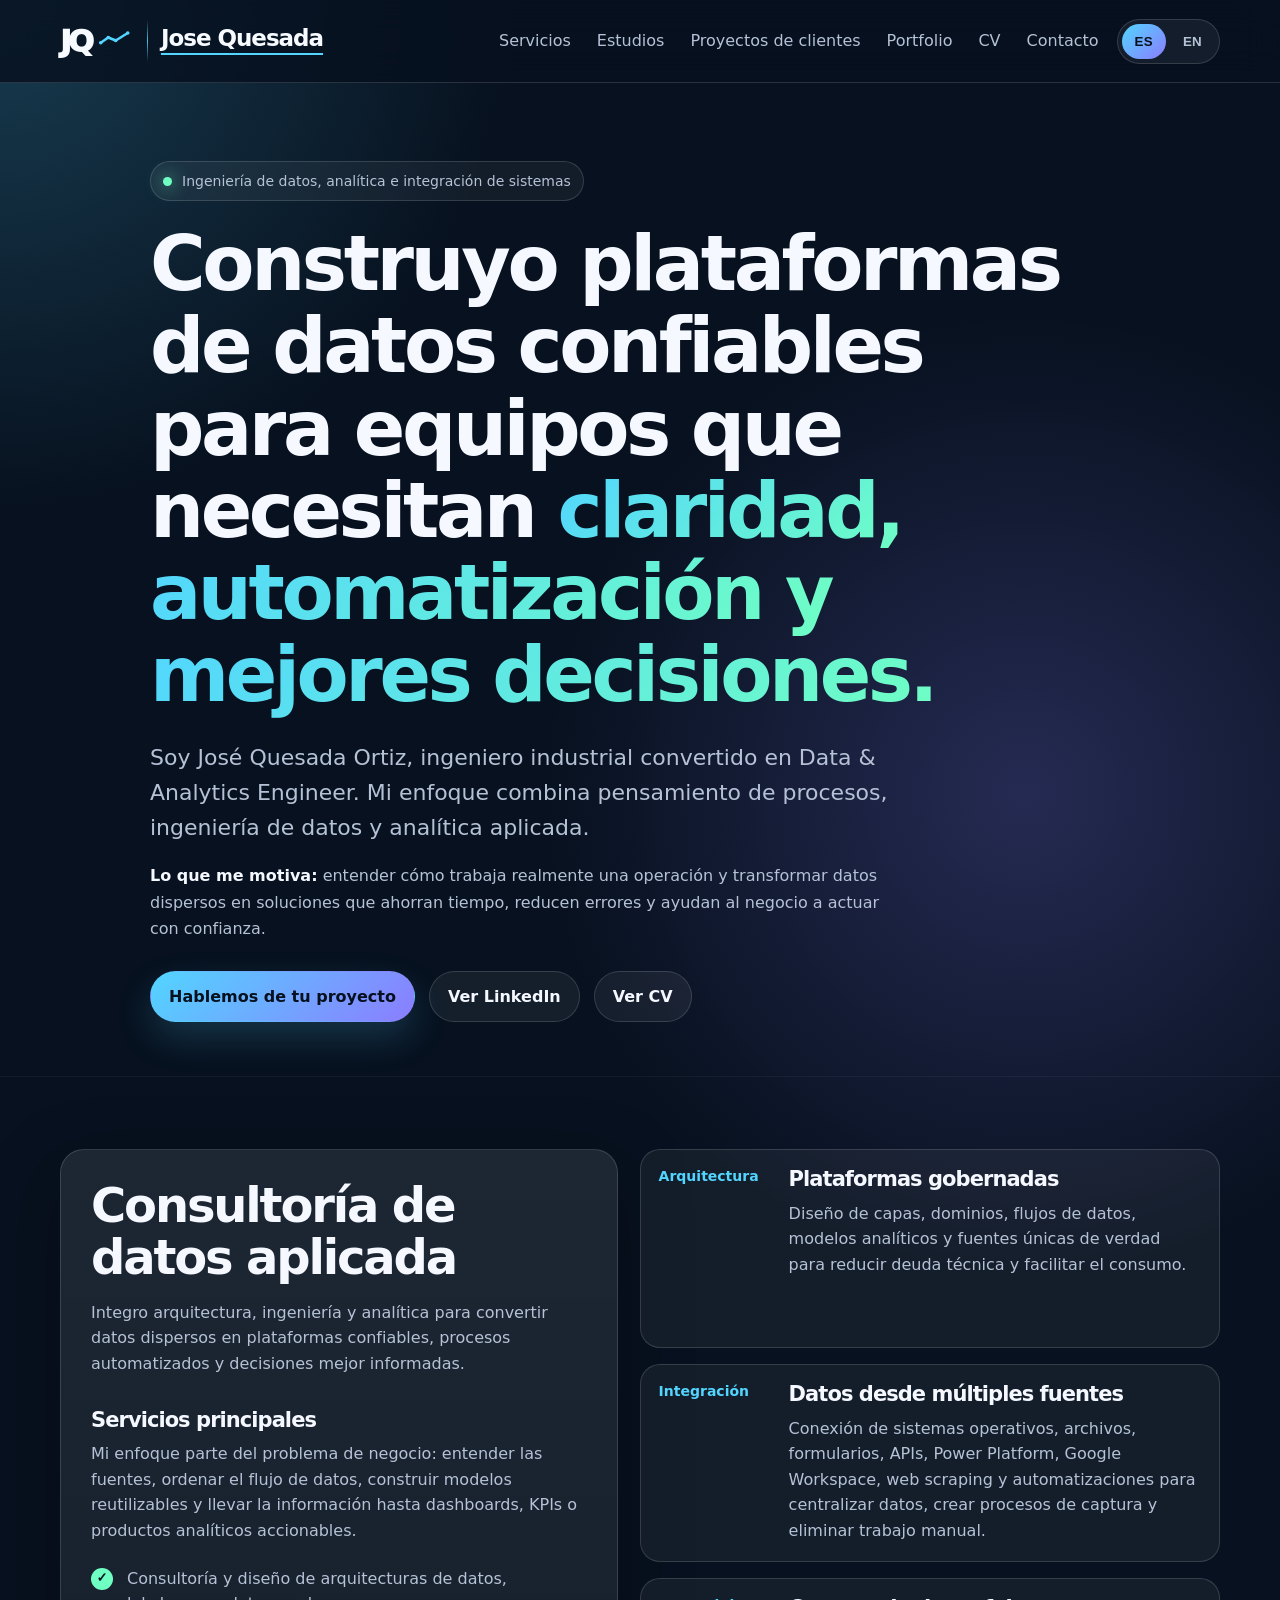
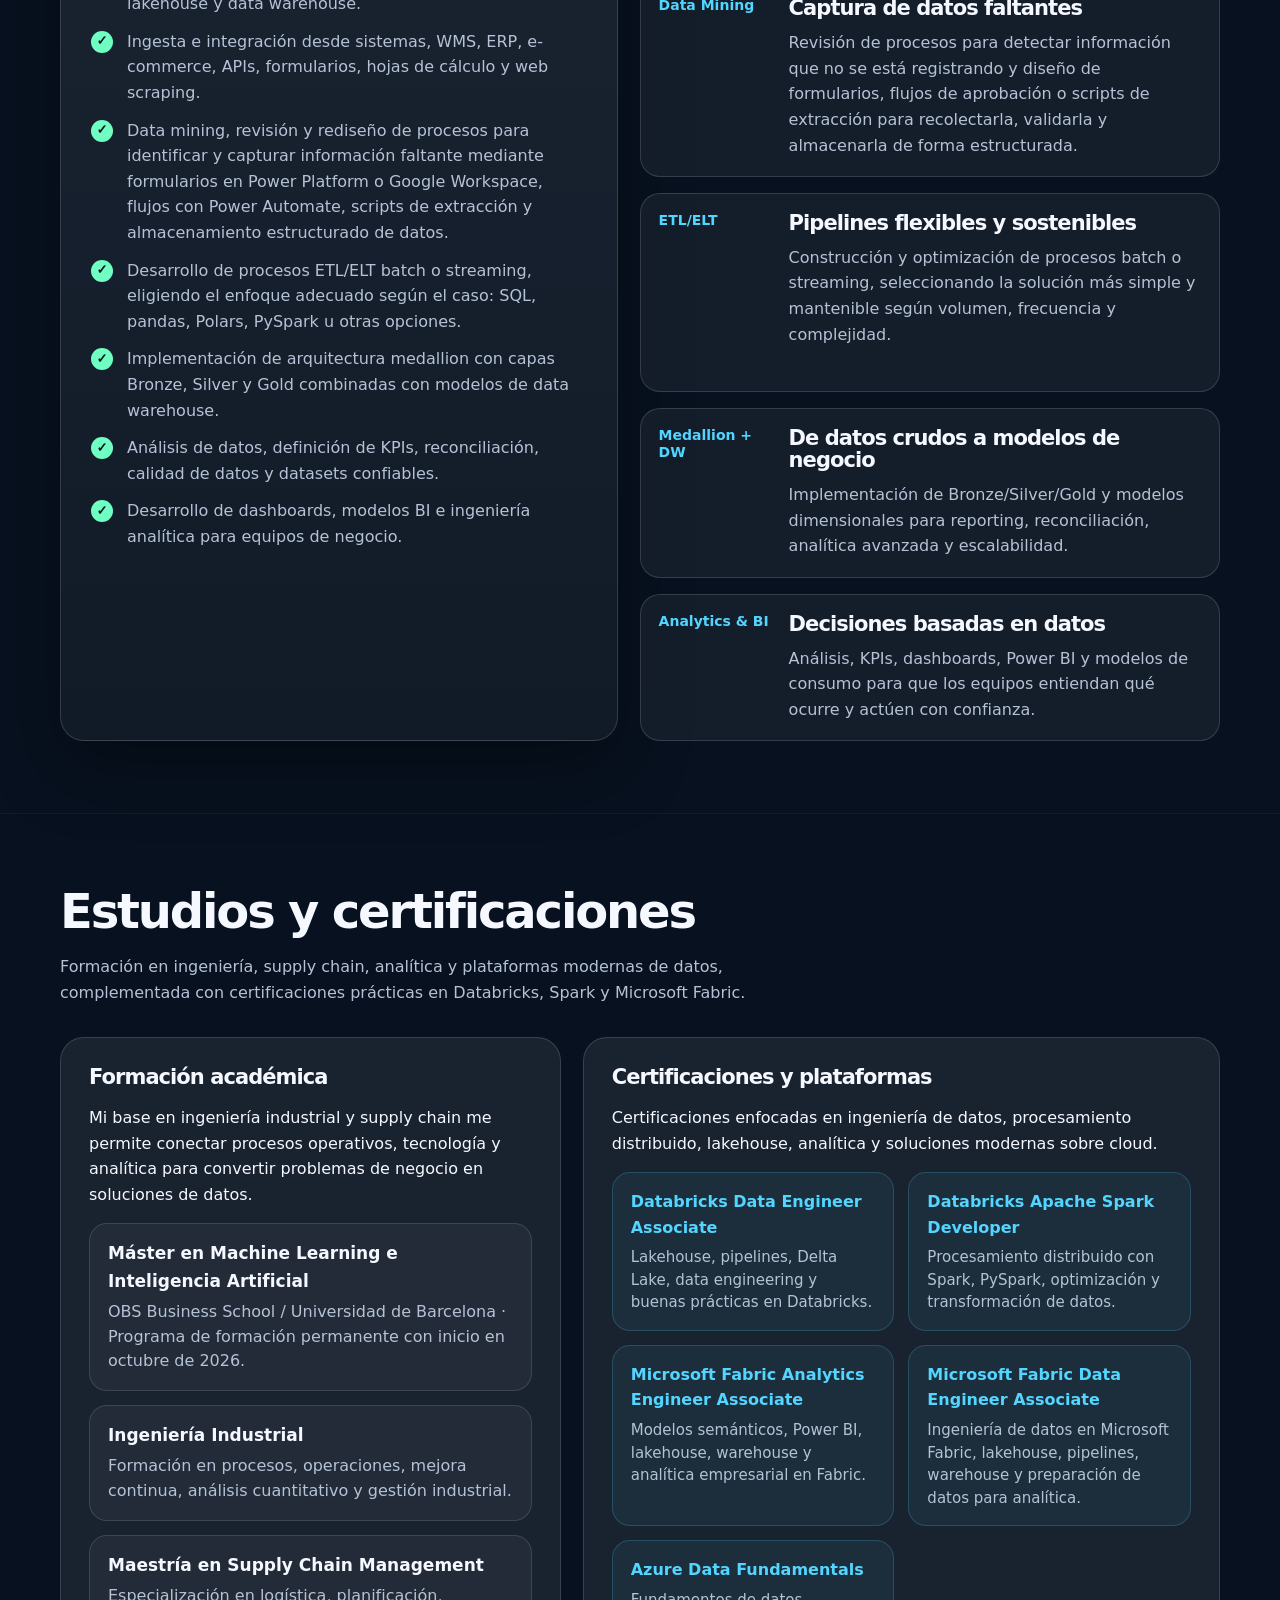
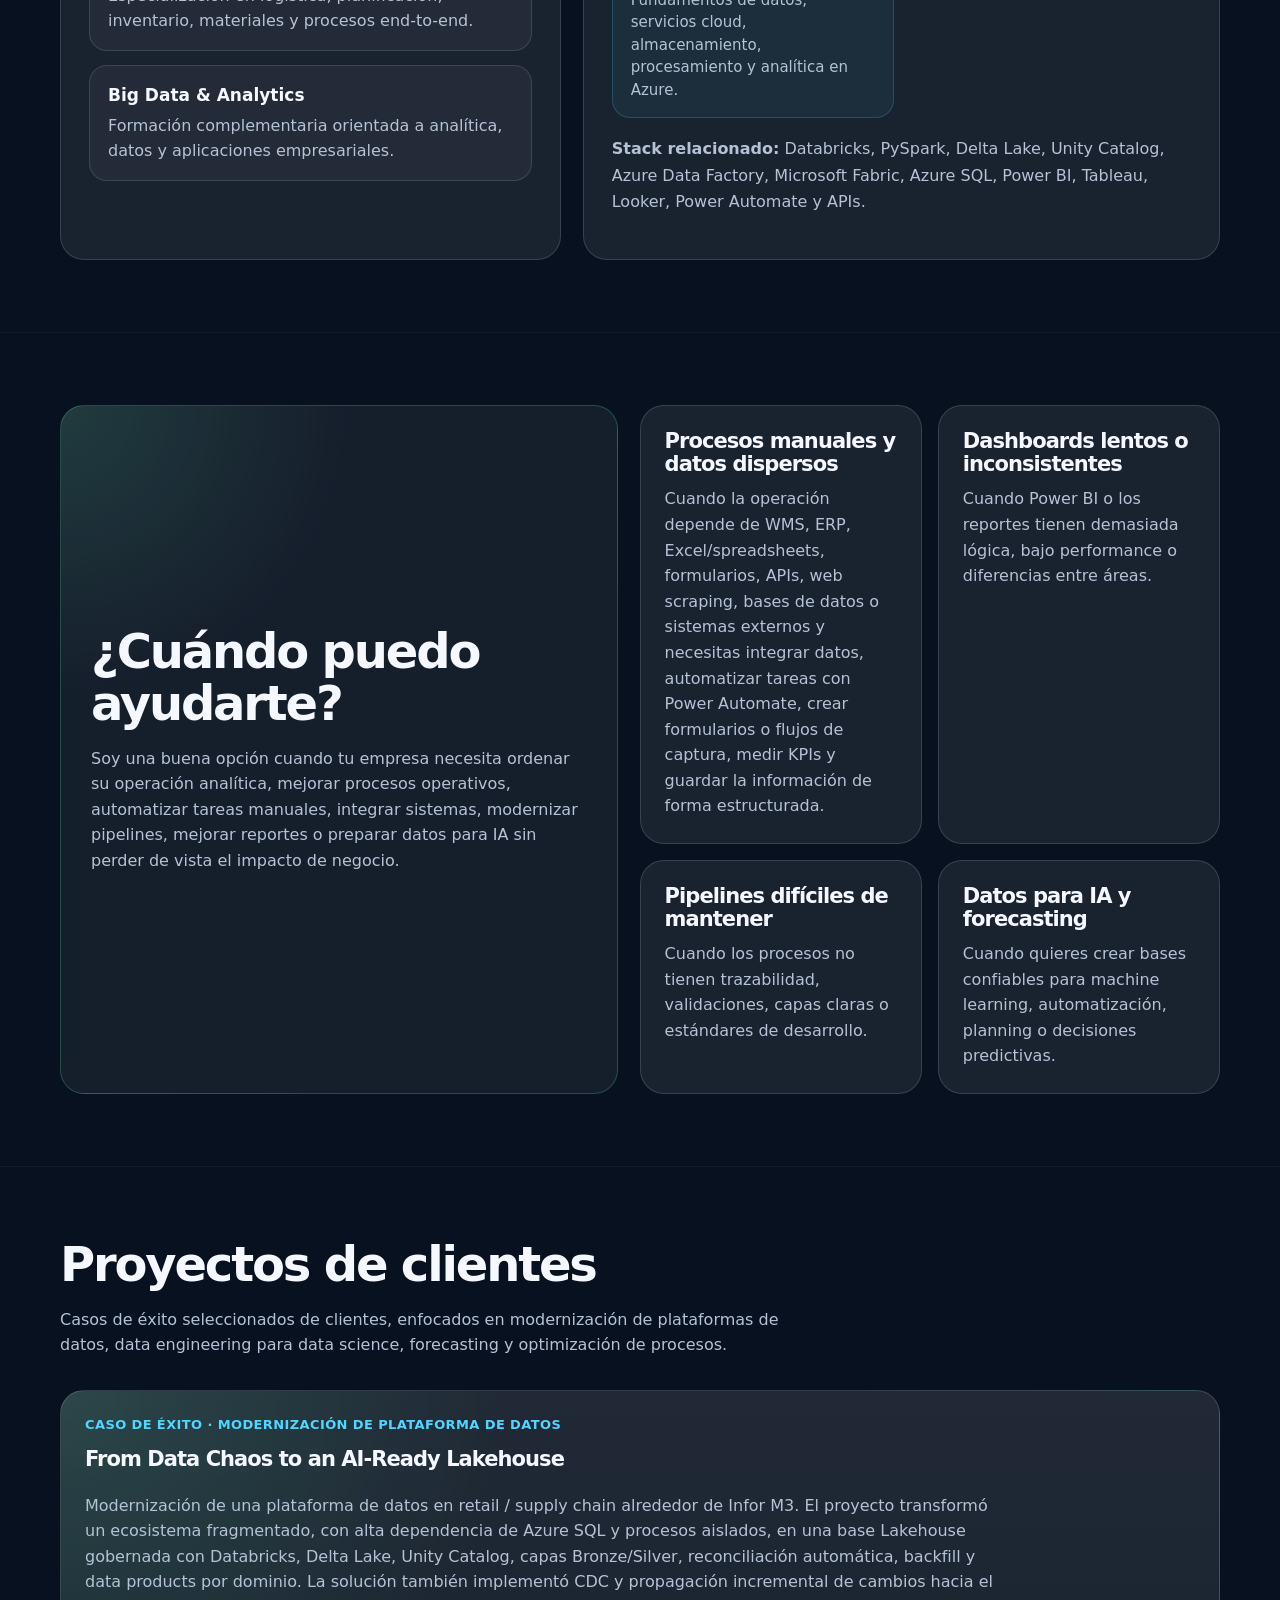
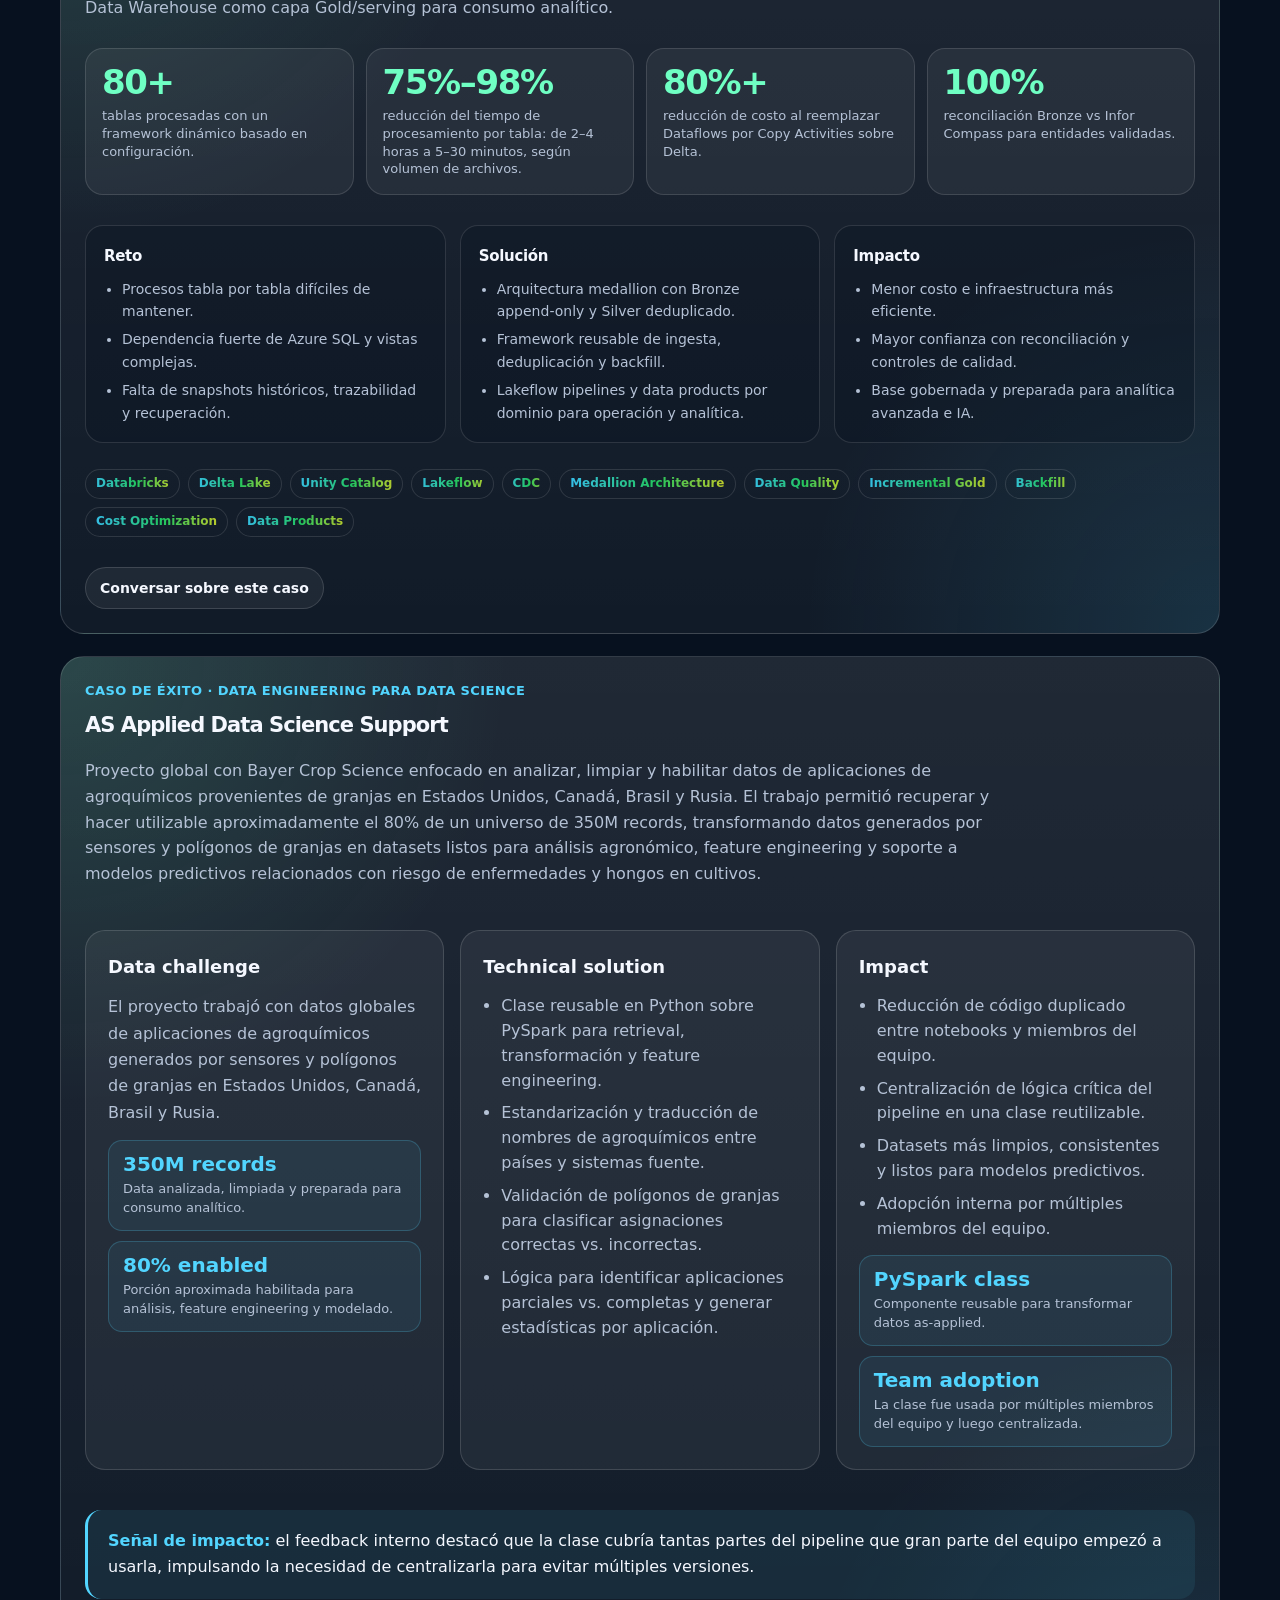
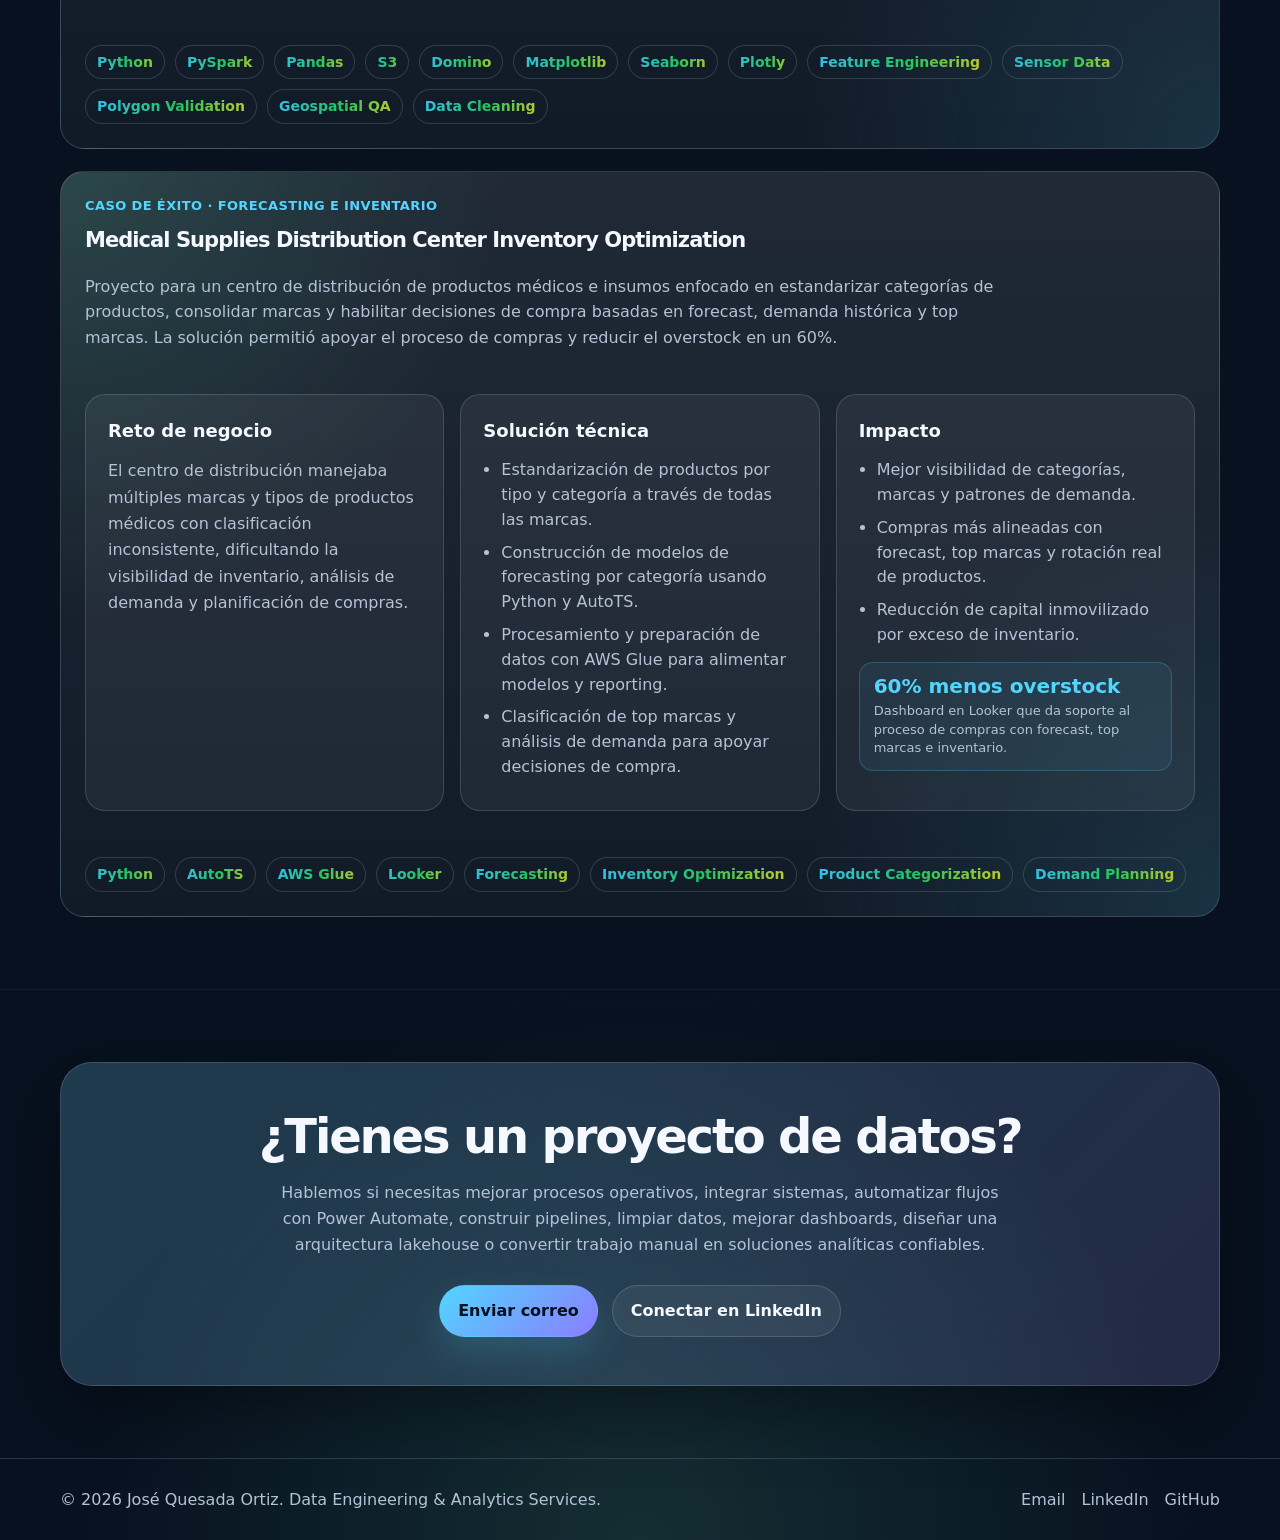
==== commit ce406f9e: "Add data mining and process capture service" ====
--- a/index.html
+++ b/index.html
@@ -1285,7 +1285,7 @@
 <ul class="list">
 <li><span class="check">✓</span><span>Consultoría y diseño de arquitecturas de datos, lakehouse y data warehouse.</span></li>
 <li><span class="check">✓</span><span>Ingesta e integración desde sistemas, WMS, ERP, e-commerce, APIs, formularios, hojas de cálculo y web scraping.</span></li>
-<li><span class="check">✓</span><span>Data mining y creación de procesos para capturar información faltante: formularios en Power Platform o Google Workspace, flujos con Power Automate, scripts de extracción y almacenamiento estructurado de datos.</span></li>
+<li><span class="check">✓</span><span>Data mining, revisión y rediseño de procesos para identificar y capturar información faltante mediante formularios en Power Platform o Google Workspace, flujos con Power Automate, scripts de extracción y almacenamiento estructurado de datos.</span></li>
 <li><span class="check">✓</span><span>Desarrollo de procesos ETL/ELT batch o streaming, eligiendo el enfoque adecuado según el caso: SQL, pandas, Polars, PySpark u otras opciones.</span></li>
 <li><span class="check">✓</span><span>Implementación de arquitectura medallion con capas Bronze, Silver y Gold combinadas con modelos de data warehouse.</span></li>
 <li><span class="check">✓</span><span>Análisis de datos, definición de KPIs, reconciliación, calidad de datos y datasets confiables.</span></li>
@@ -1295,6 +1295,7 @@
 <div class="timeline service-timeline">
 <div class="timeline-item"><div class="timeline-date">Arquitectura</div><div><h3>Plataformas gobernadas</h3><p>Diseño de capas, dominios, flujos de datos, modelos analíticos y fuentes únicas de verdad para reducir deuda técnica y facilitar el consumo.</p></div></div>
 <div class="timeline-item"><div class="timeline-date">Integración</div><div><h3>Datos desde múltiples fuentes</h3><p>Conexión de sistemas operativos, archivos, formularios, APIs, Power Platform, Google Workspace, web scraping y automatizaciones para centralizar datos, crear procesos de captura y eliminar trabajo manual.</p></div></div>
+<div class="timeline-item"><div class="timeline-date">Data Mining</div><div><h3>Captura de datos faltantes</h3><p>Revisión de procesos para detectar información que no se está registrando y diseño de formularios, flujos de aprobación o scripts de extracción para recolectarla, validarla y almacenarla de forma estructurada.</p></div></div>
 <div class="timeline-item"><div class="timeline-date">ETL/ELT</div><div><h3>Pipelines flexibles y sostenibles</h3><p>Construcción y optimización de procesos batch o streaming, seleccionando la solución más simple y mantenible según volumen, frecuencia y complejidad.</p></div></div>
 <div class="timeline-item"><div class="timeline-date">Medallion + DW</div><div><h3>De datos crudos a modelos de negocio</h3><p>Implementación de Bronze/Silver/Gold y modelos dimensionales para reporting, reconciliación, analítica avanzada y escalabilidad.</p></div></div>
 <div class="timeline-item"><div class="timeline-date">Analytics &amp; BI</div><div><h3>Decisiones basadas en datos</h3><p>Análisis, KPIs, dashboards, Power BI y modelos de consumo para que los equipos entiendan qué ocurre y actúen con confianza.</p></div></div>
@@ -1532,7 +1533,7 @@
 <ul class="list">
 <li><span class="check">✓</span><span>Consulting and design for data architecture, lakehouse and data warehouse solutions.</span></li>
 <li><span class="check">✓</span><span>Data ingestion and integration from systems, WMS, ERP, e-commerce, APIs, forms, spreadsheets and web scraping.</span></li>
-<li><span class="check">✓</span><span>Data mining and process creation to capture missing information: forms with Power Platform or Google Workspace, Power Automate flows, extraction scripts and structured data storage.</span></li>
+<li><span class="check">✓</span><span>Data mining, process review and redesign to identify and capture missing information through Power Platform or Google Workspace forms, Power Automate workflows, extraction scripts and structured data storage.</span></li>
 <li><span class="check">✓</span><span>Batch or streaming ETL/ELT development, choosing the right approach for each case: SQL, pandas, Polars, PySpark or other fit-for-purpose options.</span></li>
 <li><span class="check">✓</span><span>Medallion architecture implementation with Bronze, Silver and Gold layers combined with data warehouse models.</span></li>
 <li><span class="check">✓</span><span>Data analysis, KPI definition, reconciliation, data quality and reliable datasets.</span></li>
@@ -1542,6 +1543,7 @@
 <div class="timeline service-timeline">
 <div class="timeline-item"><div class="timeline-date">Architecture</div><div><h3>Governed platforms</h3><p>Design of layers, domains, data flows, analytical models and single sources of truth to reduce technical debt and simplify consumption.</p></div></div>
 <div class="timeline-item"><div class="timeline-date">Integration</div><div><h3>Data from multiple sources</h3><p>Connection of operational systems, files, forms, APIs, Power Platform, Google Workspace, web scraping and automation flows to centralize data, create capture processes and reduce manual work.</p></div></div>
+<div class="timeline-item"><div class="timeline-date">Data Mining</div><div><h3>Capturing missing data</h3><p>Process reviews to identify information that is not being recorded, followed by forms, approval workflows or extraction scripts to collect, validate and store it in a structured way.</p></div></div>
 <div class="timeline-item"><div class="timeline-date">ETL/ELT</div><div><h3>Flexible and maintainable pipelines</h3><p>Development and optimization of batch or streaming processes, selecting the simplest sustainable approach based on volume, frequency and complexity.</p></div></div>
 <div class="timeline-item"><div class="timeline-date">Medallion + DW</div><div><h3>From raw data to business models</h3><p>Implementation of Bronze/Silver/Gold layers and dimensional models for reporting, reconciliation, advanced analytics and scalability.</p></div></div>
 <div class="timeline-item"><div class="timeline-date">Analytics &amp; BI</div><div><h3>Data-driven decisions</h3><p>Analysis, KPIs, dashboards, Power BI and consumption models that help teams understand what is happening and act with confidence.</p></div></div>
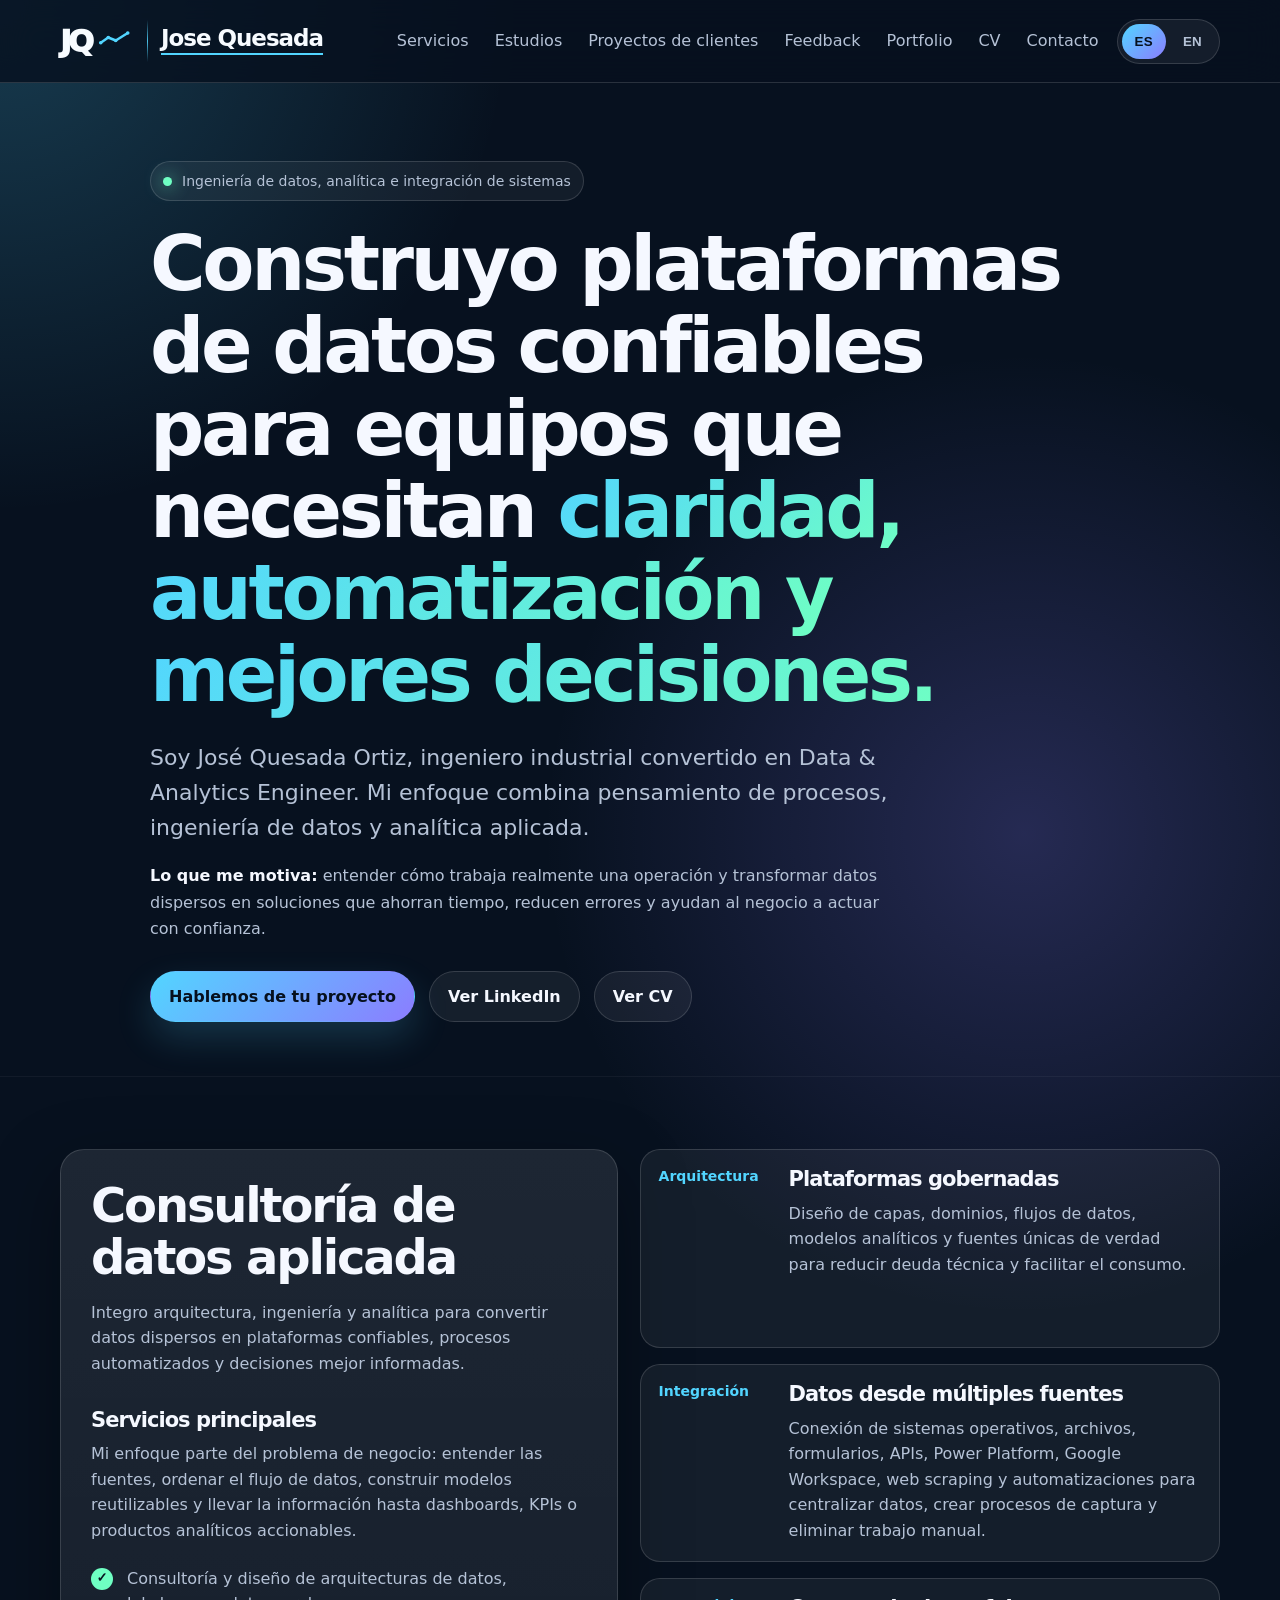
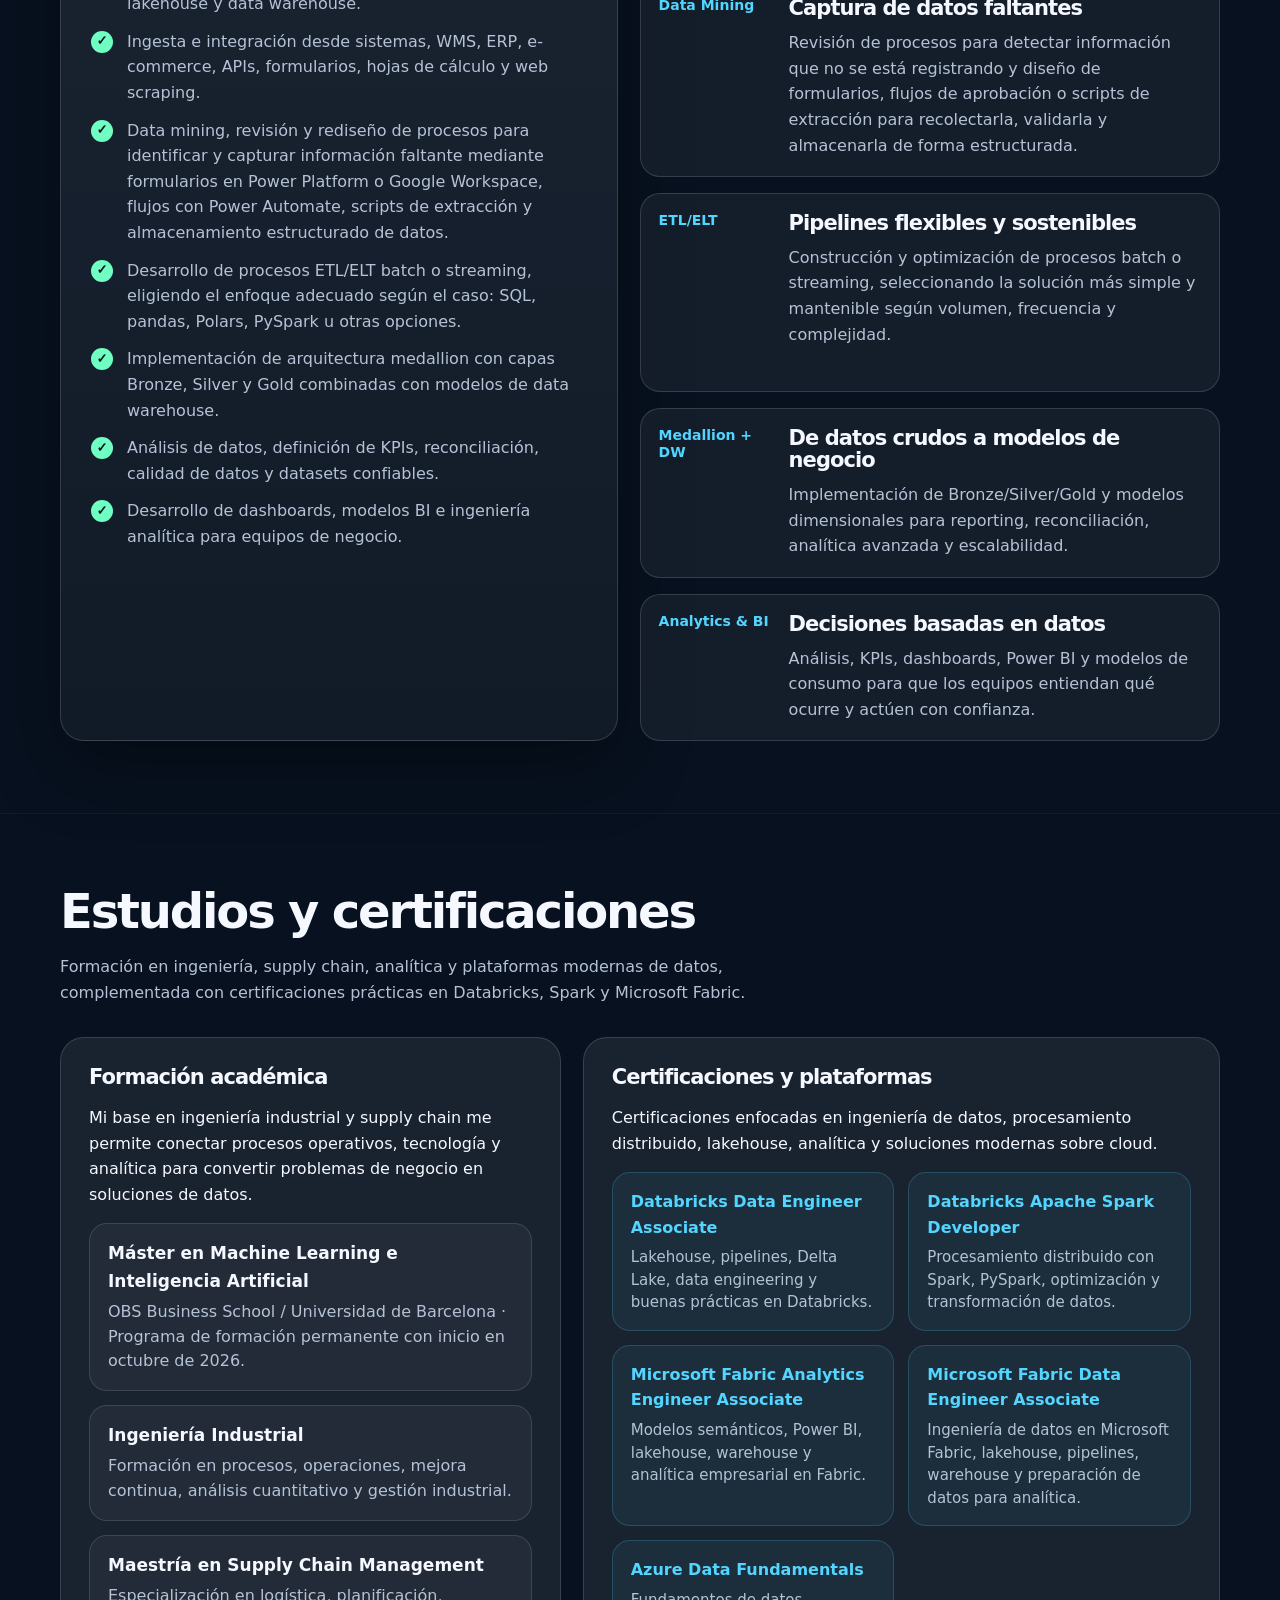
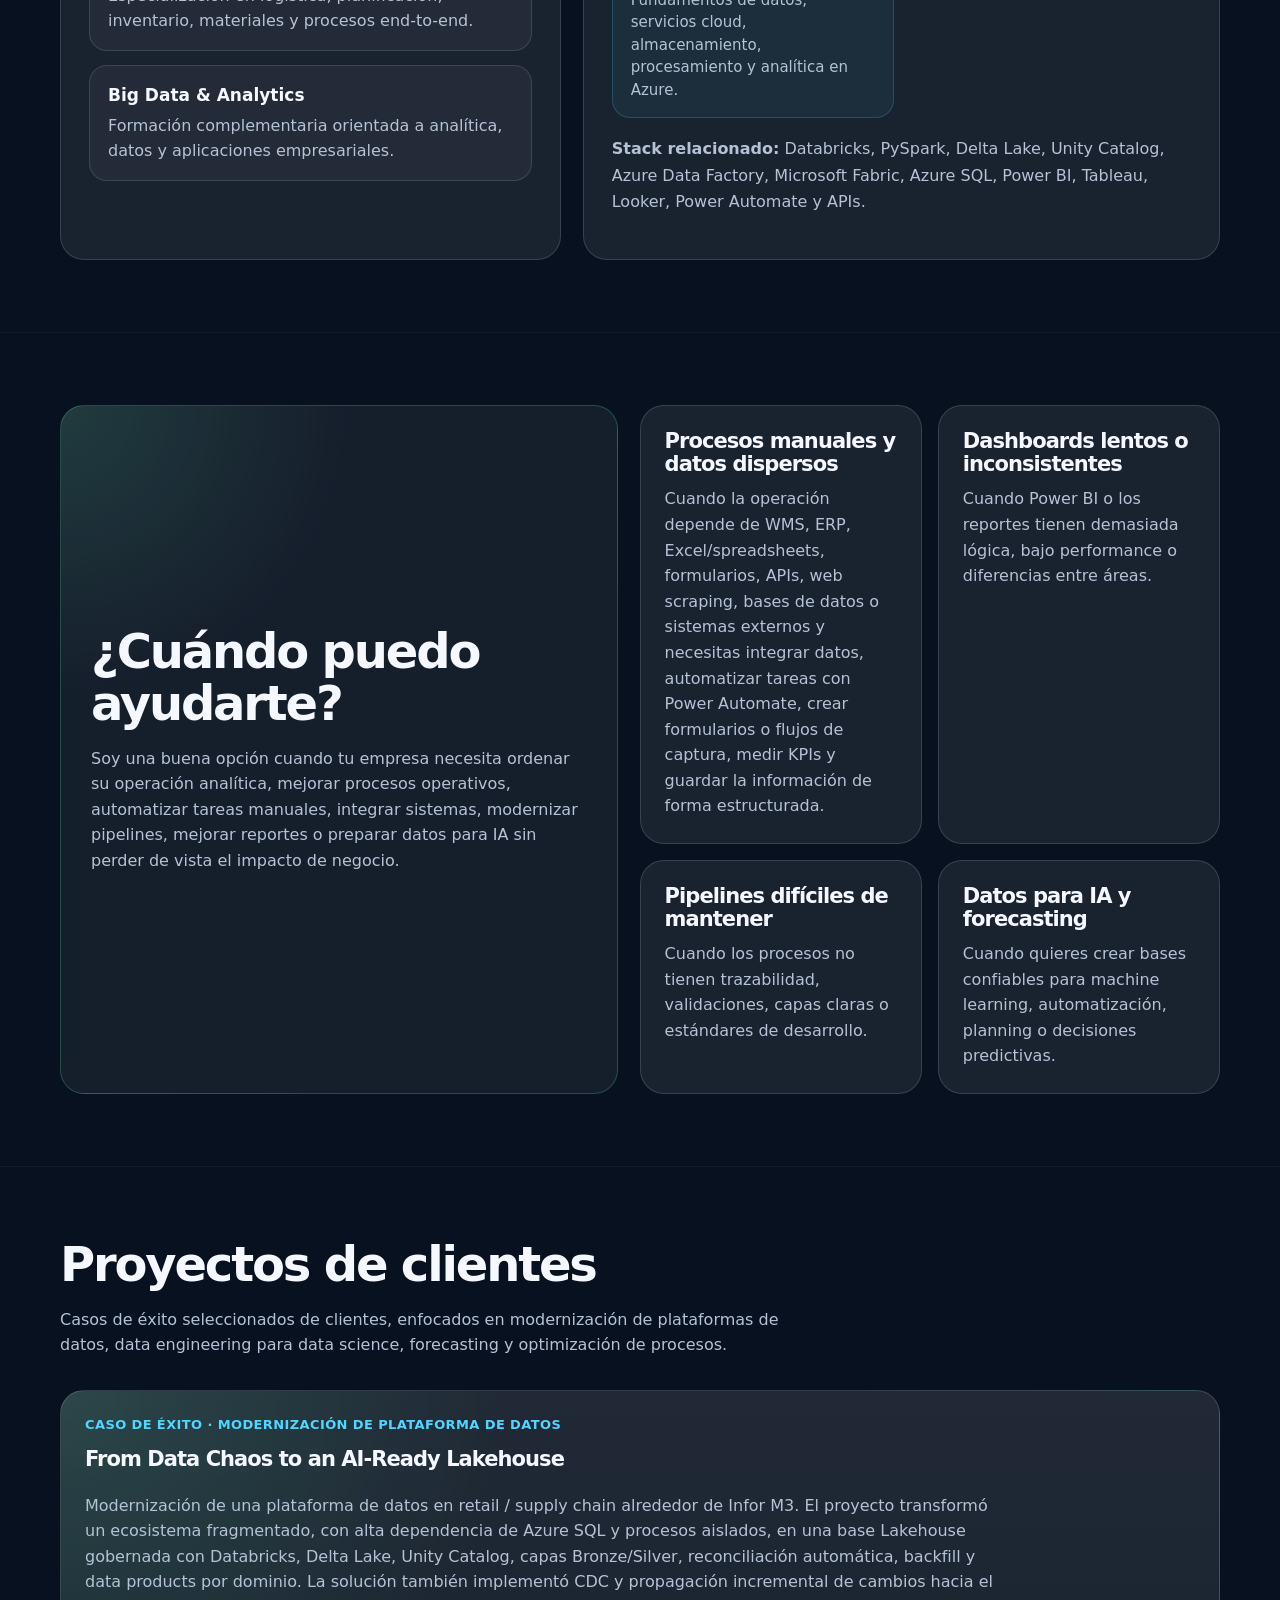
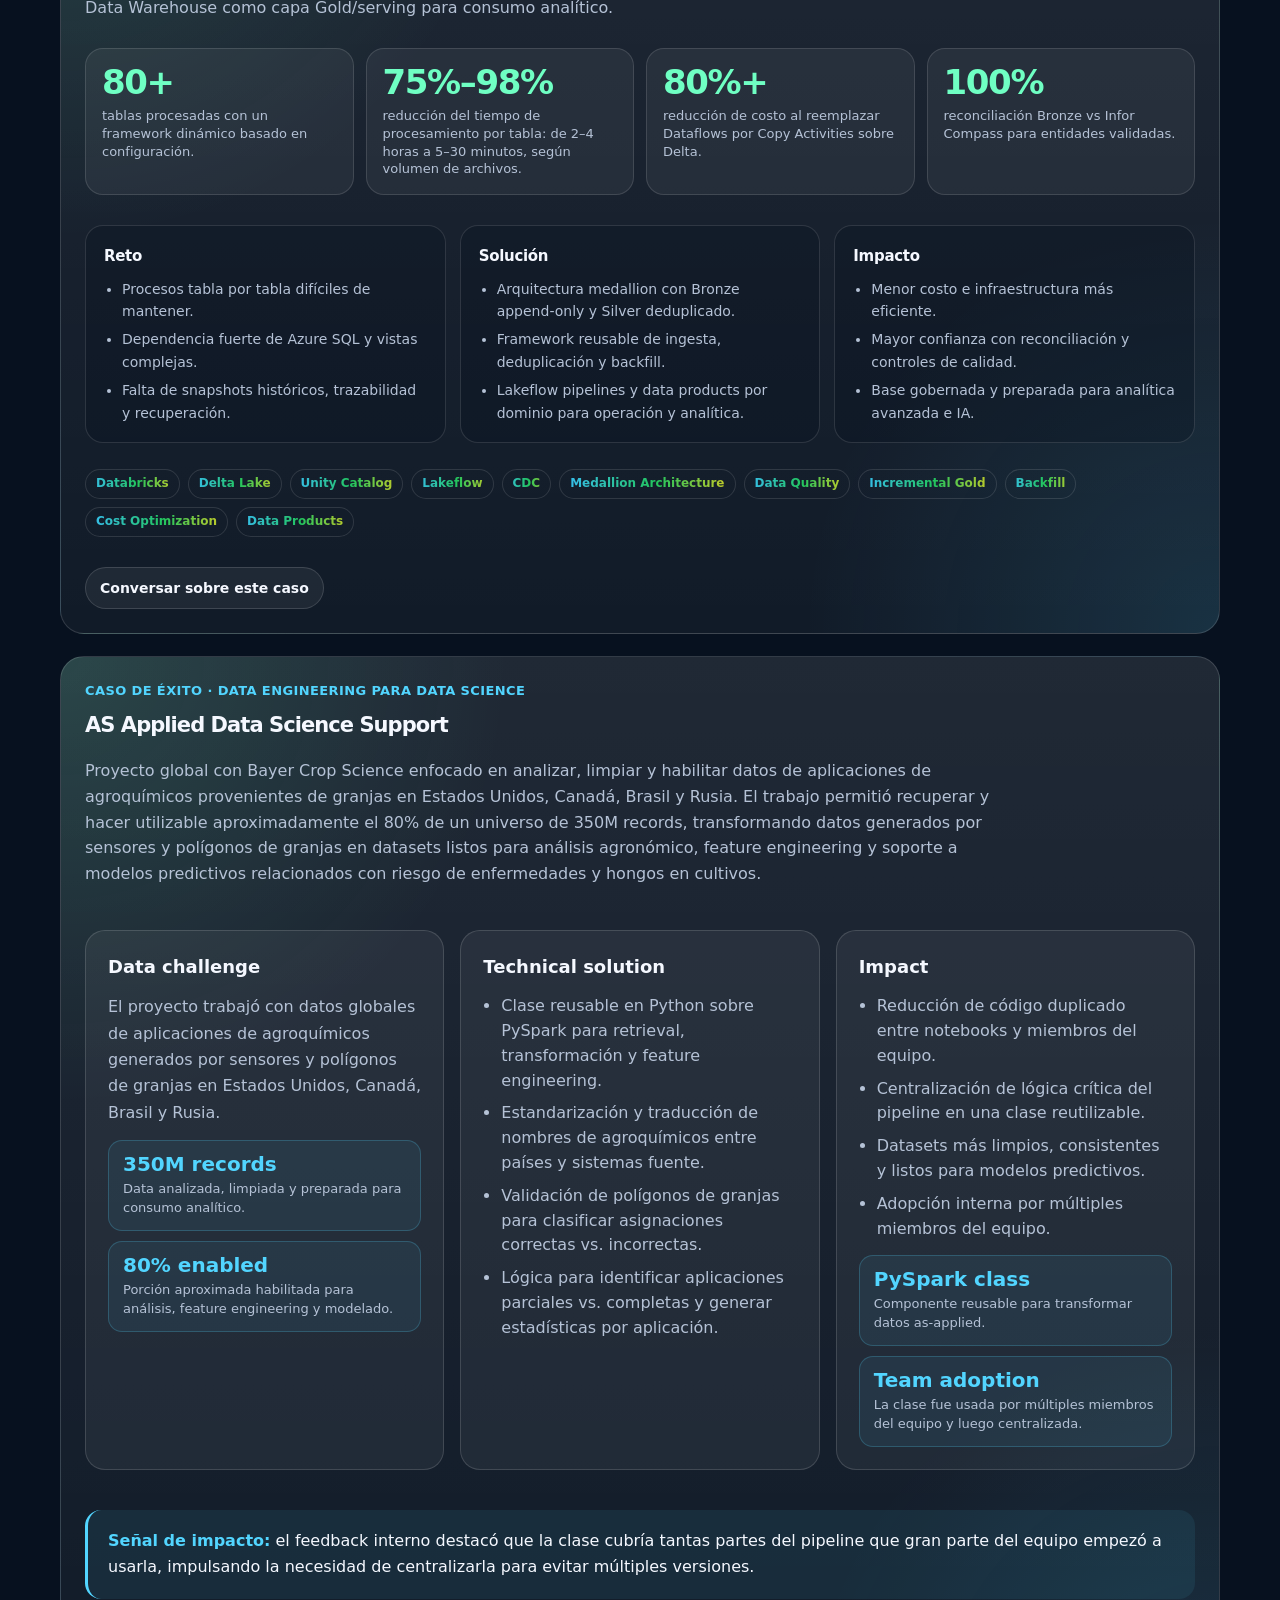
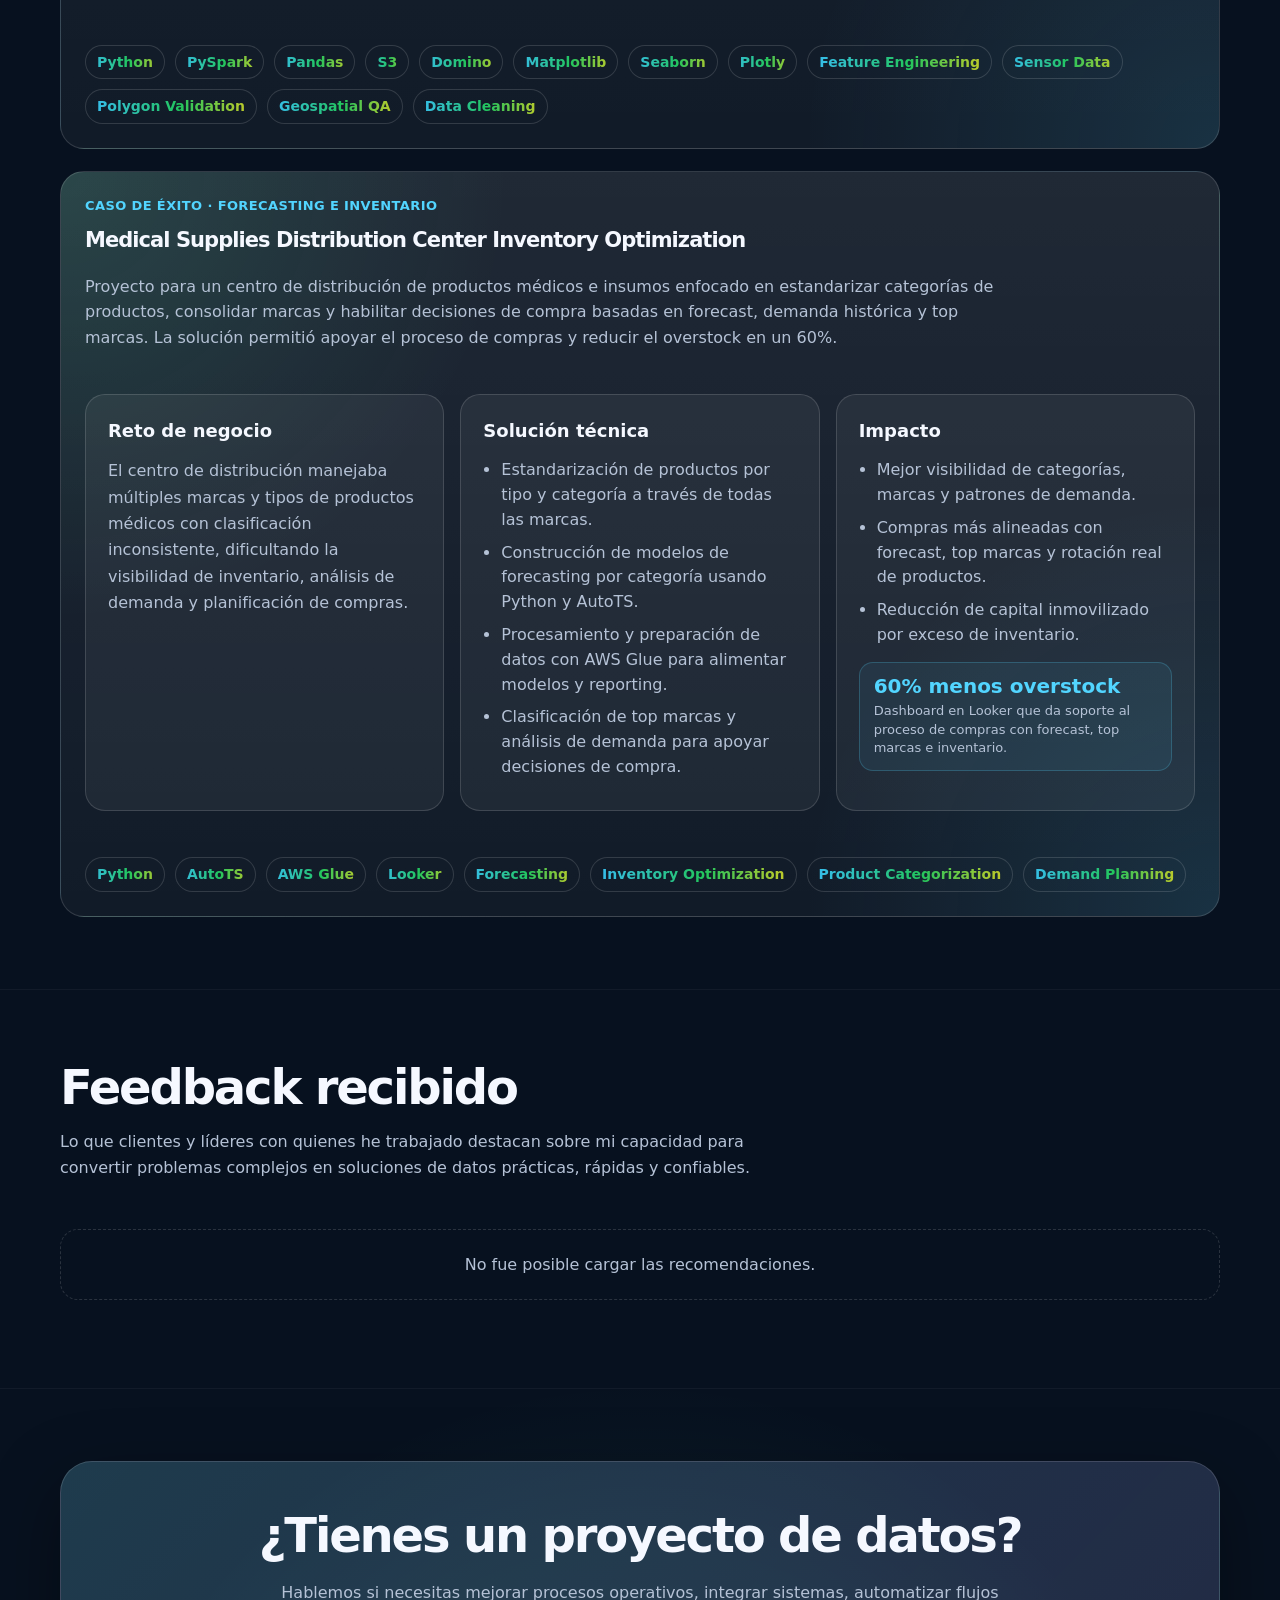
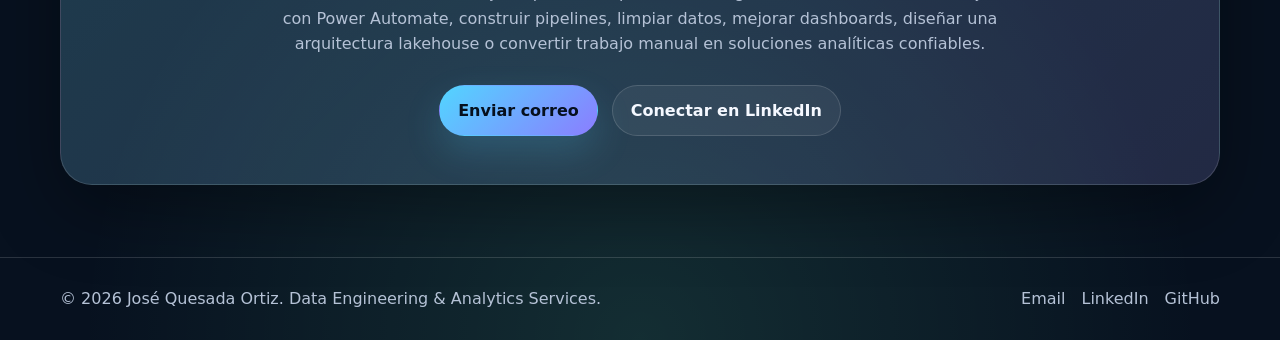
==== commit e7422e48: "Add bilingual client feedback section" ====
--- a/index.html
+++ b/index.html
@@ -1221,6 +1221,7 @@
 }
 
 </style>
+<link href="assets/recommendations.css" rel="stylesheet"/>
 </head>
 <body>
 <header>
@@ -1243,7 +1244,9 @@
 <nav aria-label="Primary navigation" class="nav-links">
 <a data-i18n="navServices" href="#services">Servicios</a>
 <a data-i18n="navEducation" href="#education">Estudios</a>
-<a data-i18n="navClientProjects" href="#portfolio">Proyectos de clientes</a><a data-i18n="navPersonalProjects" data-personal-link="" href="portfolio.html?lang=es">Portfolio</a>
+<a data-i18n="navClientProjects" href="#portfolio">Proyectos de clientes</a>
+<a data-i18n="navFeedback" href="#feedback">Feedback</a>
+<a data-i18n="navPersonalProjects" data-personal-link="" href="portfolio.html?lang=es">Portfolio</a>
 <a data-cv-link="" data-i18n="navCV" href="cv.html?lang=es">CV</a>
 <a data-i18n="navContact" href="#contact">Contacto</a>
 </nav>
@@ -1490,6 +1493,17 @@
 </article></div>
 </div>
 </section>
+<section id="feedback">
+<div class="container">
+<div class="section-head">
+<div>
+<h2>Feedback recibido</h2>
+<p>Lo que clientes y líderes con quienes he trabajado destacan sobre mi capacidad para convertir problemas complejos en soluciones de datos prácticas, rápidas y confiables.</p>
+</div>
+</div>
+<div class="feedback-grid" data-feedback-lang="es" id="feedback-grid-es"></div>
+</div>
+</section>
 <section id="contact">
 <div class="container">
 <div class="cta">
@@ -1738,6 +1752,17 @@
 </article></div>
 </div>
 </section>
+<section id="feedback-en">
+<div class="container">
+<div class="section-head">
+<div>
+<h2>Client feedback</h2>
+<p>What clients and leaders I have worked with say about my ability to turn complex business and data challenges into practical, reliable solutions.</p>
+</div>
+</div>
+<div class="feedback-grid" data-feedback-lang="en" id="feedback-grid-en"></div>
+</div>
+</section>
 <section id="contact-en">
 <div class="container">
 <div class="cta">
@@ -1769,6 +1794,7 @@
         navServices: 'Servicios',
         navEducation: 'Estudios',
         navClientProjects: 'Proyectos de clientes',
+        navFeedback: 'Feedback',
         navPersonalProjects: 'Portfolio',
         navCV: 'CV',
         navContact: 'Contacto',
@@ -1776,6 +1802,7 @@
           navServices: '#services',
           navEducation: '#education',
           navClientProjects: '#portfolio',
+          navFeedback: '#feedback',
           navContact: '#contact'
         }
       },
@@ -1783,6 +1810,7 @@
         navServices: 'Services',
         navEducation: 'Education',
         navClientProjects: 'Client projects',
+        navFeedback: 'Feedback',
         navPersonalProjects: 'Portfolio',
         navCV: 'CV',
         navContact: 'Contact',
@@ -1790,6 +1818,7 @@
           navServices: '#services-en',
           navEducation: '#education-en',
           navClientProjects: '#portfolio-en',
+          navFeedback: '#feedback-en',
           navContact: '#contact-en'
         }
       }
@@ -1870,5 +1899,6 @@
     if (year) year.textContent = new Date().getFullYear();
   })();
 </script>
+<script src="assets/recommendations.js"></script>
 </body>
 </html>
--- a/assets/recommendations.css
+++ b/assets/recommendations.css
@@ -0,0 +1,143 @@
+/* Client feedback / recommendations */
+.feedback-grid {
+  display: grid;
+  grid-template-columns: repeat(3, minmax(0, 1fr));
+  gap: var(--gap);
+  align-items: stretch;
+}
+
+.feedback-card {
+  position: relative;
+  display: flex;
+  flex-direction: column;
+  min-height: 100%;
+  padding: 26px;
+  border: 1px solid var(--line);
+  border-radius: var(--radius);
+  background:
+    radial-gradient(circle at top right, rgba(82,213,255,.10), transparent 16rem),
+    linear-gradient(180deg, rgba(255,255,255,.09), rgba(255,255,255,.045));
+  box-shadow: var(--shadow);
+  overflow: hidden;
+}
+
+.feedback-card::before {
+  content: "“";
+  position: absolute;
+  top: 6px;
+  right: 18px;
+  color: rgba(82,213,255,.20);
+  font-family: Georgia, serif;
+  font-size: 92px;
+  line-height: 1;
+  pointer-events: none;
+}
+
+.feedback-quote {
+  position: relative;
+  z-index: 1;
+  margin: 0 0 24px;
+  color: var(--text);
+  font-size: 15px;
+  line-height: 1.7;
+  white-space: pre-line;
+}
+
+.feedback-author {
+  display: grid;
+  grid-template-columns: 58px minmax(0, 1fr);
+  gap: 14px;
+  align-items: center;
+  margin-top: auto;
+  padding-top: 20px;
+  border-top: 1px solid rgba(255,255,255,.10);
+}
+
+.feedback-avatar-wrap {
+  position: relative;
+  width: 58px;
+  height: 58px;
+  border-radius: 50%;
+  overflow: hidden;
+  border: 1px solid rgba(82,213,255,.35);
+  background: rgba(82,213,255,.12);
+}
+
+.feedback-avatar {
+  width: 100%;
+  height: 100%;
+  display: block;
+  object-fit: cover;
+}
+
+.feedback-initials {
+  position: absolute;
+  inset: 0;
+  display: grid;
+  place-items: center;
+  color: var(--accent);
+  font-weight: 900;
+  letter-spacing: .02em;
+}
+
+.feedback-author strong {
+  display: block;
+  margin-bottom: 3px;
+  color: var(--text);
+  font-size: 17px;
+}
+
+.feedback-author-role,
+.feedback-relationship {
+  display: block;
+  color: var(--muted);
+  font-size: 13px;
+  line-height: 1.45;
+}
+
+.feedback-profile-link {
+  display: inline-flex;
+  align-items: center;
+  gap: 6px;
+  margin-top: 8px;
+  color: var(--accent);
+  font-size: 13px;
+  font-weight: 800;
+}
+
+.feedback-profile-link:hover {
+  text-decoration: underline;
+}
+
+.feedback-status {
+  grid-column: 1 / -1;
+  padding: 22px;
+  border: 1px dashed var(--line);
+  border-radius: 18px;
+  color: var(--muted);
+  text-align: center;
+}
+
+@media (max-width: 960px) {
+  .feedback-grid {
+    grid-template-columns: 1fr;
+  }
+}
+
+@media print {
+  .feedback-card {
+    border: 1px solid #ddd;
+    background: #fff;
+    box-shadow: none;
+  }
+
+  .feedback-quote,
+  .feedback-author strong {
+    color: #111;
+  }
+
+  .feedback-author-role,
+  .feedback-relationship {
+    color: #333;
+  }
+}
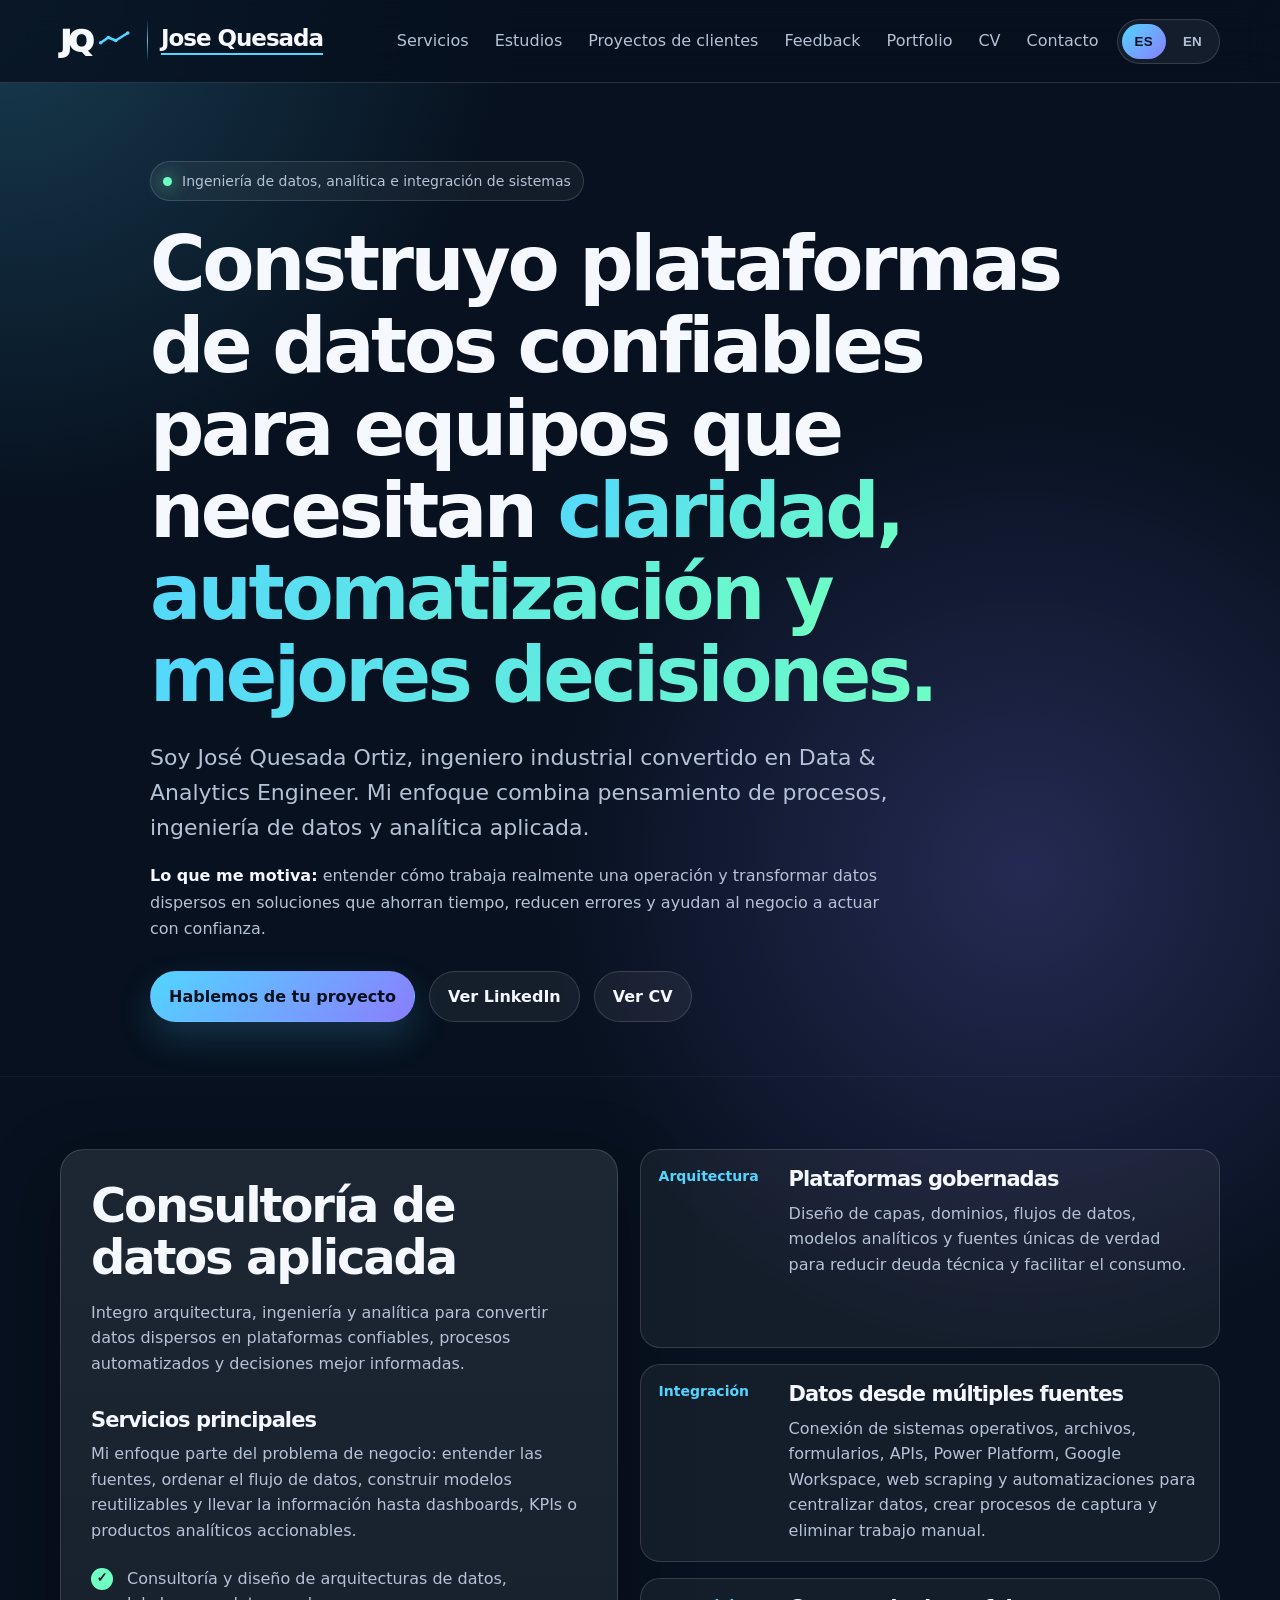
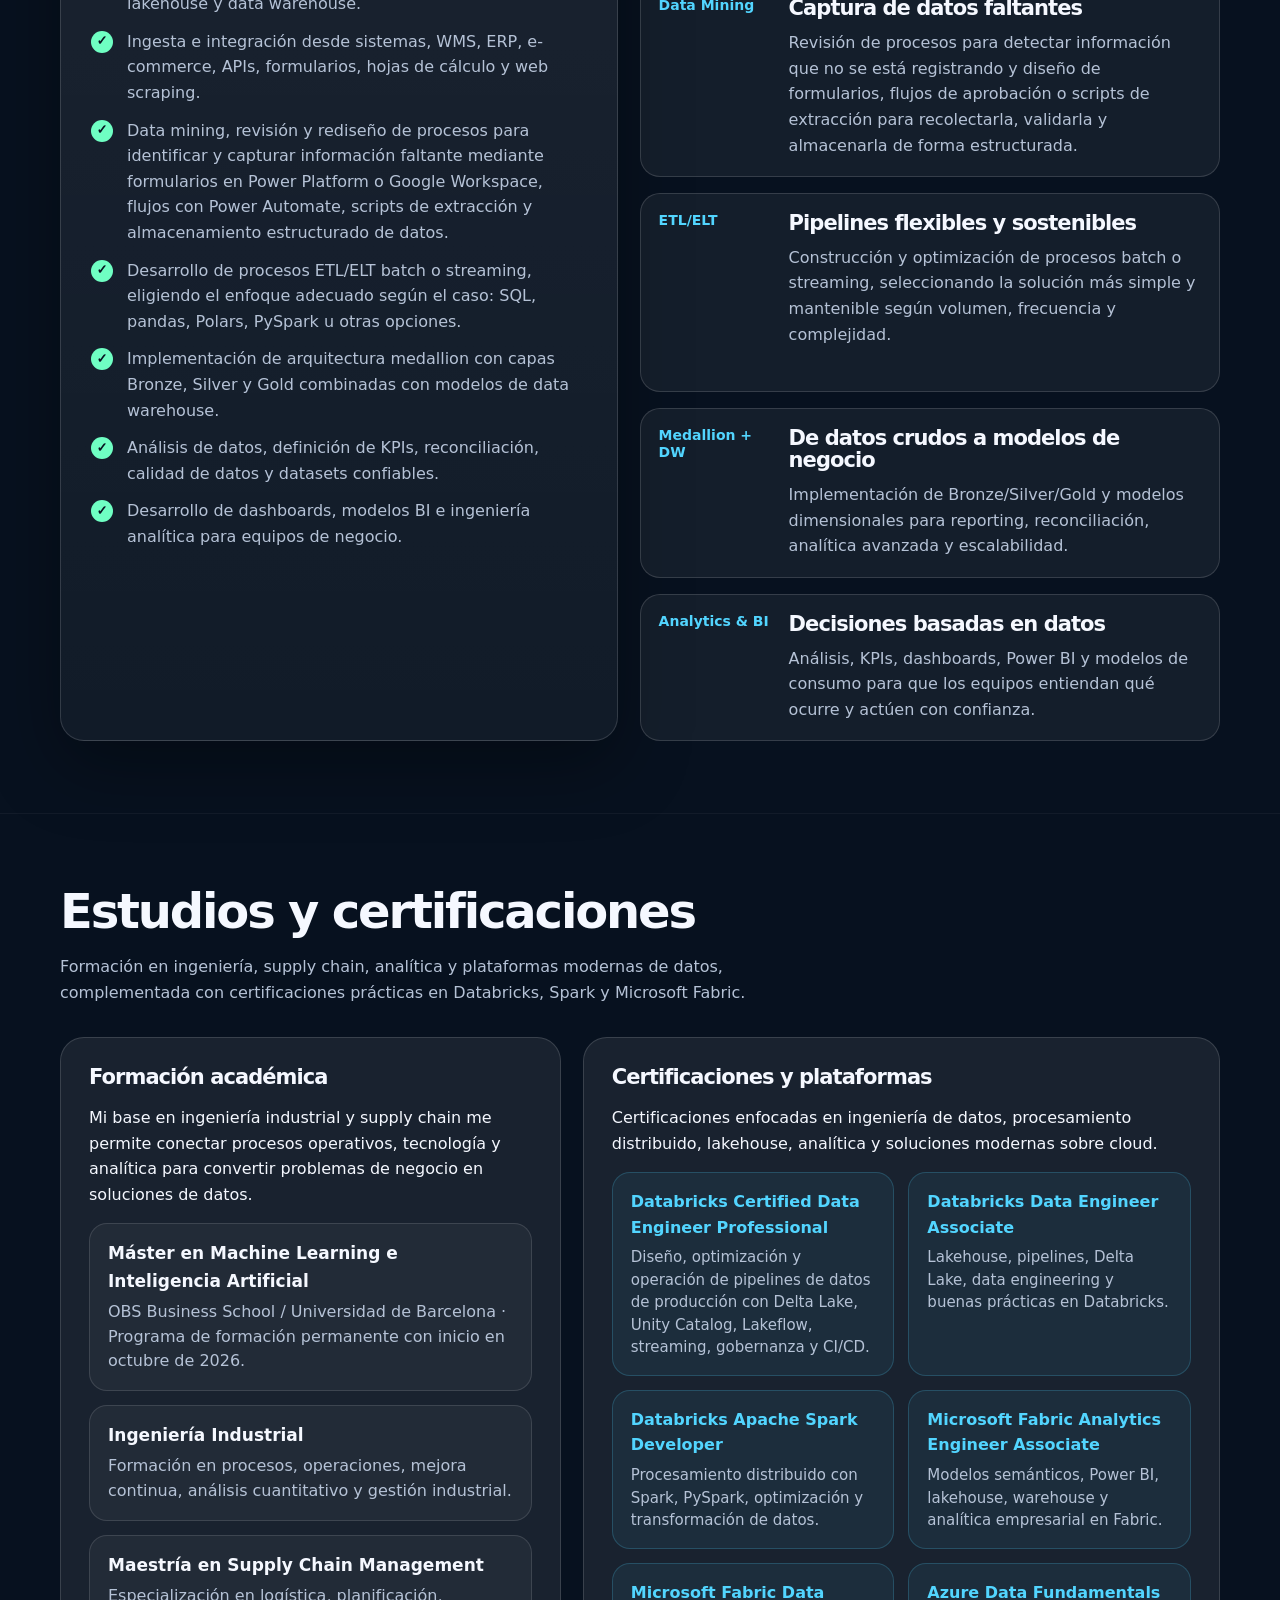
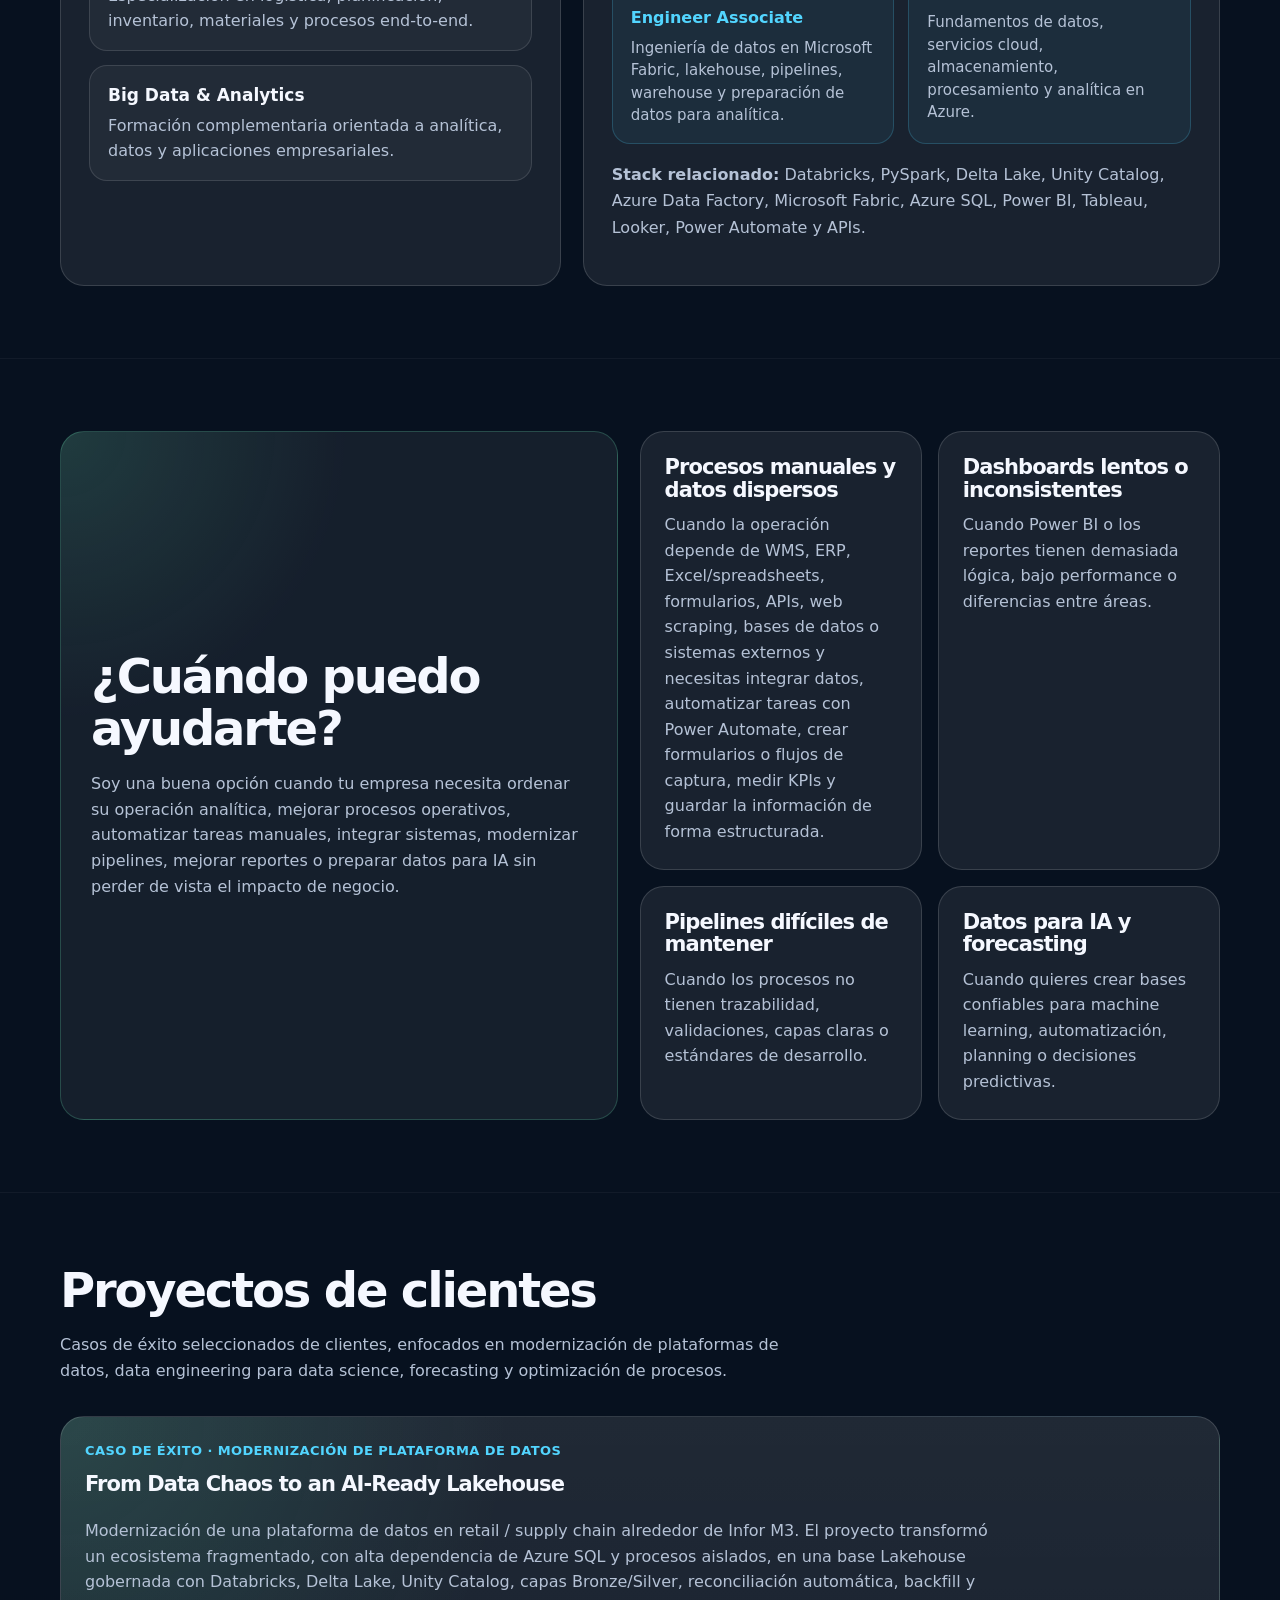
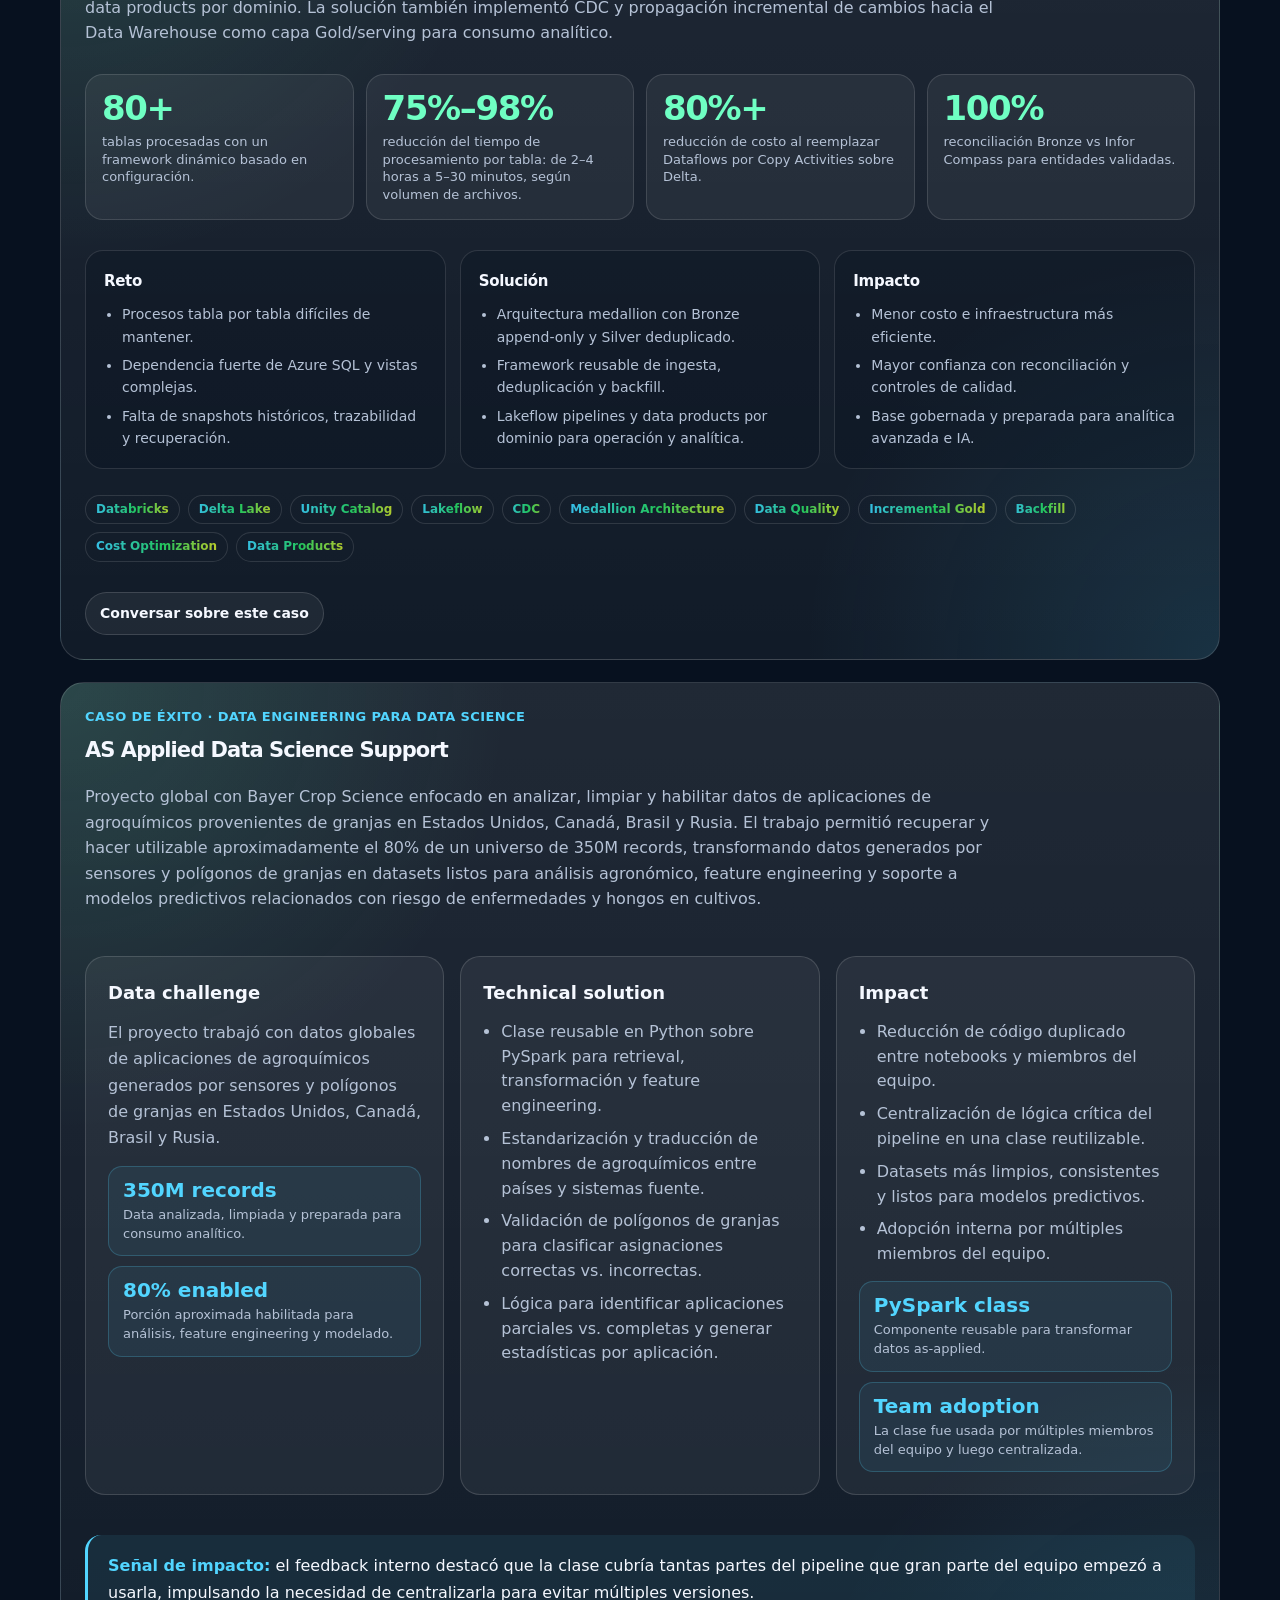
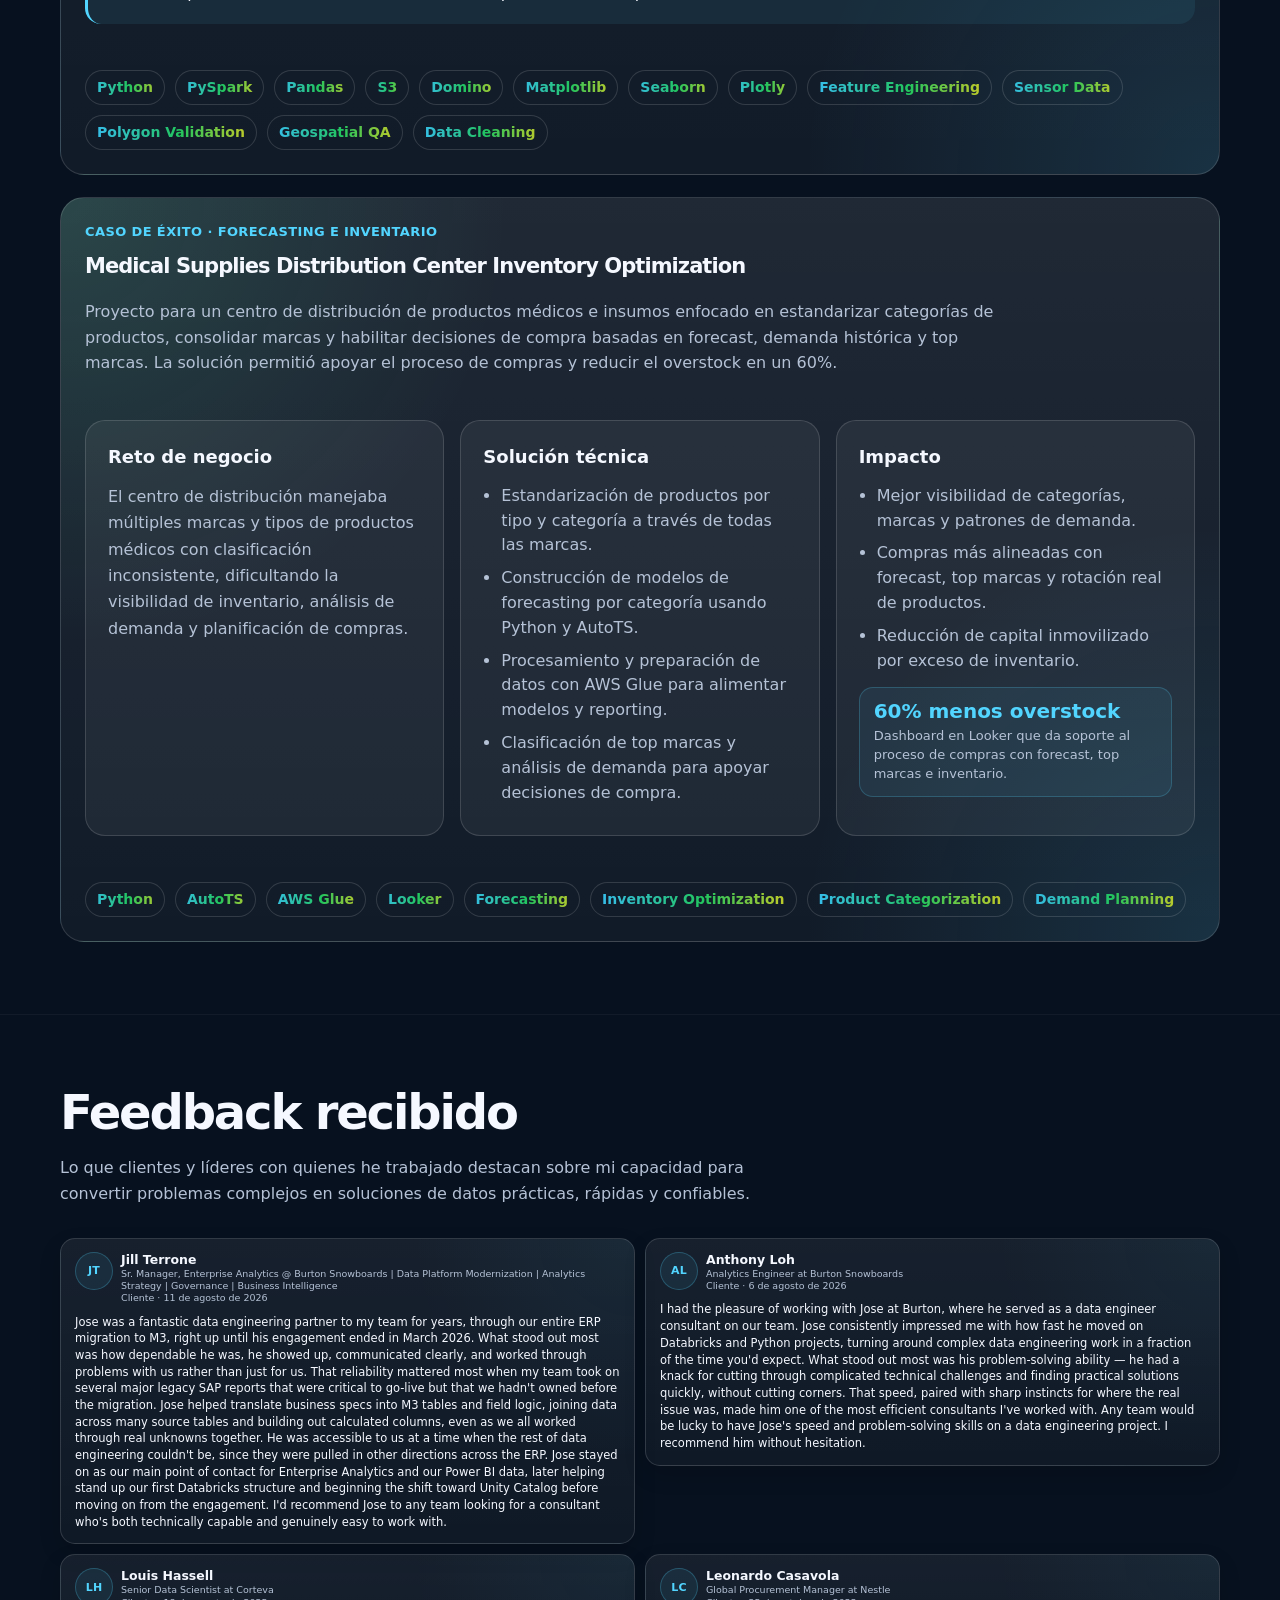
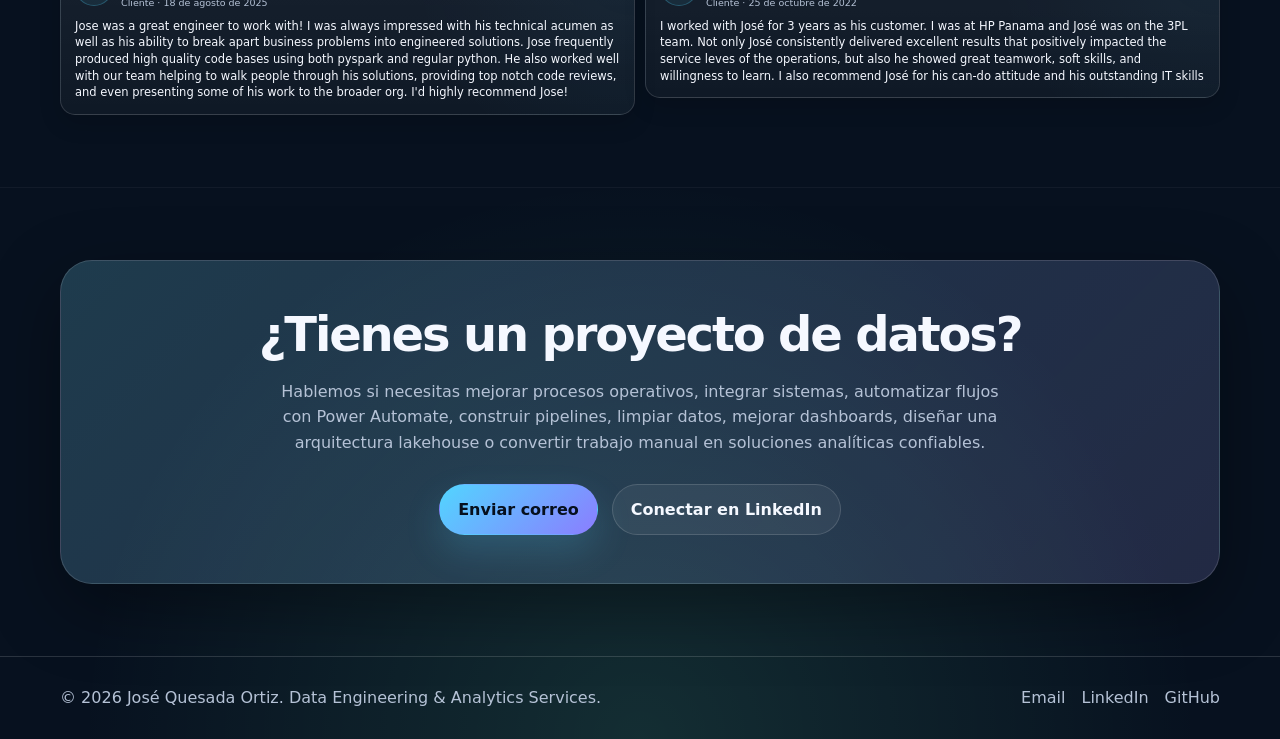
==== commit 5006e668: "Add Databricks Data Engineer Professional certification to ES/EN site" ====
--- a/index.html
+++ b/index.html
@@ -1341,6 +1341,10 @@
 <p>Certificaciones enfocadas en ingeniería de datos, procesamiento distribuido, lakehouse, analítica y soluciones modernas sobre cloud.</p>
 <div class="cert-grid">
 <div class="cert-card">
+<strong>Databricks Certified Data Engineer Professional</strong>
+<span>Diseño, optimización y operación de pipelines de datos de producción con Delta Lake, Unity Catalog, Lakeflow, streaming, gobernanza y CI/CD.</span>
+</div>
+<div class="cert-card">
 <strong>Databricks Data Engineer Associate</strong>
 <span>Lakehouse, pipelines, Delta Lake, data engineering y buenas prácticas en Databricks.</span>
 </div>
@@ -1599,6 +1603,10 @@
 <h3>Certifications and platforms</h3>
 <p>Certifications focused on data engineering, distributed processing, lakehouse, analytics and modern cloud data solutions.</p>
 <div class="cert-grid">
+<div class="cert-card">
+<strong>Databricks Certified Data Engineer Professional</strong>
+<span>Design, optimization and operation of production-grade data pipelines with Delta Lake, Unity Catalog, Lakeflow, streaming, governance and CI/CD.</span>
+</div>
 <div class="cert-card">
 <strong>Databricks Data Engineer Associate</strong>
 <span>Lakehouse, pipelines, Delta Lake, data engineering and Databricks best practices.</span>
--- a/assets/recommendations.css
+++ b/assets/recommendations.css
@@ -1,66 +1,51 @@
 /* Client feedback / recommendations */
 .feedback-grid {
   display: grid;
-  grid-template-columns: repeat(3, minmax(0, 1fr));
-  gap: var(--gap);
-  align-items: stretch;
+  grid-auto-flow: column;
+  grid-auto-columns: minmax(250px, 82vw);
+  gap: 10px;
+  width: 100%;
+  overflow-x: auto;
+  overscroll-behavior-inline: contain;
+  scroll-snap-type: inline proximity;
+  padding-bottom: 6px;
 }
 
 .feedback-card {
-  position: relative;
-  display: flex;
-  flex-direction: column;
-  min-height: 100%;
-  padding: 26px;
+  min-width: 0;
+  scroll-snap-align: start;
+  padding: 13px 14px;
   border: 1px solid var(--line);
-  border-radius: var(--radius);
+  border-radius: 15px;
   background:
-    radial-gradient(circle at top right, rgba(82,213,255,.10), transparent 16rem),
-    linear-gradient(180deg, rgba(255,255,255,.09), rgba(255,255,255,.045));
-  box-shadow: var(--shadow);
-  overflow: hidden;
-}
-
-.feedback-card::before {
-  content: "“";
-  position: absolute;
-  top: 6px;
-  right: 18px;
-  color: rgba(82,213,255,.20);
-  font-family: Georgia, serif;
-  font-size: 92px;
-  line-height: 1;
-  pointer-events: none;
-}
-
-.feedback-quote {
-  position: relative;
-  z-index: 1;
-  margin: 0 0 24px;
-  color: var(--text);
-  font-size: 15px;
-  line-height: 1.7;
-  white-space: pre-line;
+    radial-gradient(circle at top right, rgba(82,213,255,.05), transparent 14rem),
+    linear-gradient(180deg, rgba(255,255,255,.065), rgba(255,255,255,.035));
+  box-shadow: 0 9px 22px rgba(0,0,0,.14);
 }
 
 .feedback-author {
+  position: static;
   display: grid;
-  grid-template-columns: 58px minmax(0, 1fr);
-  gap: 14px;
-  align-items: center;
-  margin-top: auto;
-  padding-top: 20px;
-  border-top: 1px solid rgba(255,255,255,.10);
+  grid-template-columns: 38px minmax(0, 1fr);
+  gap: 8px;
+  align-items: start;
+  margin: 0;
+  padding: 0;
+  border: 0;
+  background: transparent;
+  backdrop-filter: none;
 }
 
 .feedback-avatar-wrap {
   position: relative;
-  width: 58px;
-  height: 58px;
+  width: 38px;
+  height: 38px;
+  display: grid;
+  place-items: center;
   border-radius: 50%;
   overflow: hidden;
-  border: 1px solid rgba(82,213,255,.35);
-  background: rgba(82,213,255,.12);
+  border: 1px solid rgba(82,213,255,.25);
+  background: rgba(82,213,255,.08);
 }
 
 .feedback-avatar {
@@ -70,61 +55,114 @@
   object-fit: cover;
 }
 
-.feedback-initials {
-  position: absolute;
-  inset: 0;
+.feedback-avatar-fallback {
   display: grid;
   place-items: center;
+  width: 100%;
+  height: 100%;
   color: var(--accent);
+  font-size: 11px;
   font-weight: 900;
   letter-spacing: .02em;
 }
 
-.feedback-author strong {
+.feedback-author-details,
+.feedback-name-link {
+  min-width: 0;
+}
+
+.feedback-name-link strong {
   display: block;
-  margin-bottom: 3px;
   color: var(--text);
-  font-size: 17px;
+  font-size: 12.5px;
+  line-height: 1.2;
+  overflow-wrap: anywhere;
 }
 
 .feedback-author-role,
 .feedback-relationship {
   display: block;
   color: var(--muted);
-  font-size: 13px;
-  line-height: 1.45;
+  font-size: 9.5px;
+  line-height: 1.28;
 }
 
-.feedback-profile-link {
-  display: inline-flex;
-  align-items: center;
-  gap: 6px;
-  margin-top: 8px;
-  color: var(--accent);
-  font-size: 13px;
-  font-weight: 800;
+.feedback-author-role {
+  margin-top: 1px;
 }
 
-.feedback-profile-link:hover {
+.feedback-name-link:hover {
   text-decoration: underline;
 }
 
+.feedback-quote {
+  margin: 9px 0 0;
+  padding: 0;
+  border: 0;
+  color: var(--text);
+  font-size: 11.5px;
+  font-weight: 400;
+  line-height: 1.45;
+  white-space: normal;
+  text-wrap: pretty;
+}
+
 .feedback-status {
-  grid-column: 1 / -1;
-  padding: 22px;
+  padding: 16px;
   border: 1px dashed var(--line);
-  border-radius: 18px;
+  border-radius: 14px;
   color: var(--muted);
+  font-size: 12px;
   text-align: center;
 }
 
-@media (max-width: 960px) {
+.feedback-grid::-webkit-scrollbar {
+  height: 7px;
+}
+
+.feedback-grid::-webkit-scrollbar-track {
+  background: rgba(255,255,255,.03);
+  border-radius: 999px;
+}
+
+.feedback-grid::-webkit-scrollbar-thumb {
+  background: rgba(82,213,255,.20);
+  border-radius: 999px;
+}
+
+/* Four recommendations render as a readable 2x2 grid on tablets and desktop. */
+@media (min-width: 700px) {
   .feedback-grid {
-    grid-template-columns: 1fr;
+    grid-template-columns: repeat(2, minmax(0, 1fr));
+    grid-auto-flow: row;
+    grid-auto-columns: auto;
+    align-items: start;
+    overflow-x: visible;
+    padding-bottom: 0;
+  }
+}
+
+@media (max-width: 699px) {
+  .feedback-grid {
+    grid-auto-columns: minmax(260px, 86vw);
+  }
+
+  .feedback-card {
+    padding: 13px;
+  }
+
+  .feedback-quote {
+    font-size: 11.5px;
   }
 }
 
 @media print {
+  .feedback-grid {
+    display: grid;
+    grid-template-columns: repeat(2, minmax(0, 1fr));
+    overflow: visible;
+  }
+
   .feedback-card {
     border: 1px solid #ddd;
     background: #fff;
@@ -132,7 +170,7 @@
   }
 
   .feedback-quote,
-  .feedback-author strong {
+  .feedback-name-link strong {
     color: #111;
   }
 
